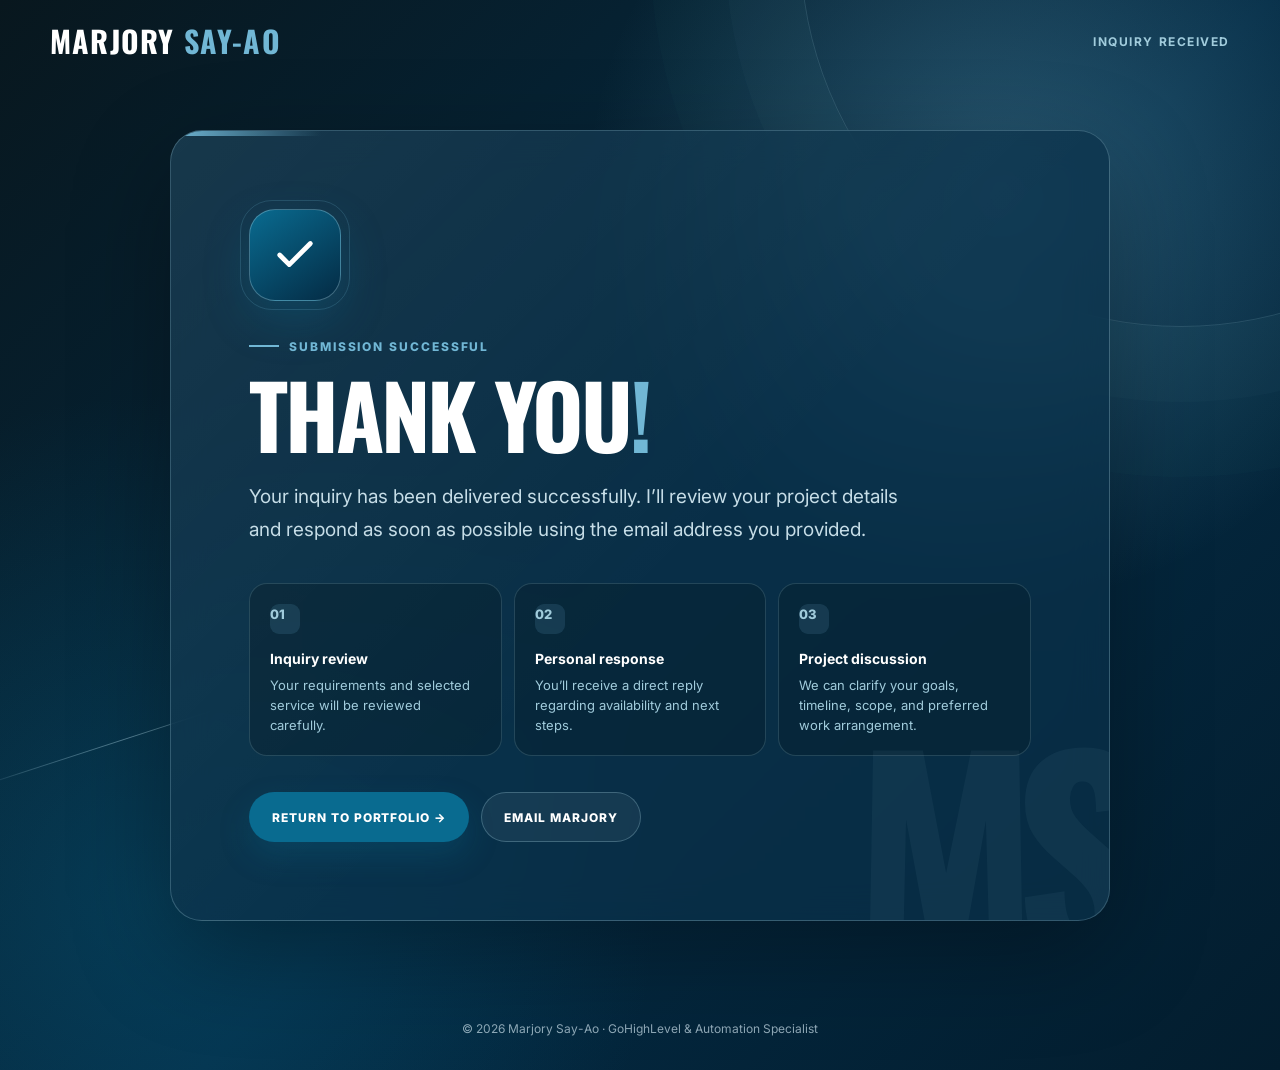
==== thank-you.html @ 579d58fd "wd awdw" ====
<!DOCTYPE html>
<html lang="en">
<head>
  <meta charset="UTF-8">
  <meta name="viewport" content="width=device-width, initial-scale=1.0">
  <meta name="description" content="Thank you for contacting Marjory Say-Ao. Your inquiry has been received successfully.">
  <meta name="theme-color" content="#08171E">
  <title>Thank You | Marjory Say-Ao</title>
  <link rel="preconnect" href="https://fonts.googleapis.com">
  <link rel="preconnect" href="https://fonts.gstatic.com" crossorigin>
  <link href="https://fonts.googleapis.com/css2?family=Inter:wght@400;500;600;700;800&family=Oswald:wght@500;600;700&display=swap" rel="stylesheet">
  <style>
    :root {
      --navy: #042B44;
      --blue: #096B90;
      --ice: #A1CCDC;
      --dark: #08171E;
      --sky: #71B7D5;
      --white: #FFFFFF;
      --muted: #C6DDE7;
      --panel: rgba(4, 43, 68, .72);
      --border: rgba(161, 204, 220, .28);
    }

    * { box-sizing: border-box; }

    html { color-scheme: dark; }

    body {
      min-height: 100vh;
      margin: 0;
      overflow-x: hidden;
      color: var(--white);
      font-family: "Inter", sans-serif;
      background:
        radial-gradient(circle at 78% 18%, rgba(113, 183, 213, .32), transparent 31%),
        radial-gradient(circle at 12% 84%, rgba(9, 107, 144, .30), transparent 35%),
        linear-gradient(135deg, var(--dark) 0%, var(--navy) 54%, #031D2E 100%);
    }

    body::before,
    body::after {
      content: "";
      position: fixed;
      z-index: 0;
      border-radius: 50%;
      pointer-events: none;
    }

    body::before {
      width: min(62vw, 760px);
      aspect-ratio: 1;
      top: -34vw;
      right: -22vw;
      border: 1px solid rgba(161, 204, 220, .17);
      box-shadow:
        0 0 0 75px rgba(113, 183, 213, .025),
        0 0 0 150px rgba(113, 183, 213, .018);
      animation: drift 12s ease-in-out infinite alternate;
    }

    body::after {
      width: 420px;
      height: 1px;
      left: -80px;
      bottom: 18%;
      background: linear-gradient(90deg, transparent, rgba(161, 204, 220, .5), transparent);
      transform: rotate(-18deg);
      animation: beam 5s ease-in-out infinite;
    }

    .page {
      position: relative;
      z-index: 1;
      min-height: 100vh;
      display: grid;
      grid-template-rows: auto 1fr auto;
    }

    .site-header,
    .site-footer {
      width: min(calc(100% - 40px), 1180px);
      margin-inline: auto;
    }

    .site-header {
      min-height: 82px;
      display: flex;
      align-items: center;
      justify-content: space-between;
      gap: 24px;
    }

    .brand {
      color: var(--white);
      font: 700 30px/1 "Oswald", sans-serif;
      letter-spacing: .04em;
      text-transform: uppercase;
      text-decoration: none;
    }

    .brand span { color: var(--sky); }

    .header-note {
      color: var(--ice);
      font-size: 12px;
      font-weight: 700;
      letter-spacing: .13em;
      text-transform: uppercase;
    }

    main {
      width: min(calc(100% - 40px), 940px);
      margin: auto;
      padding: 48px 0 76px;
    }

    .success-card {
      position: relative;
      overflow: hidden;
      padding: clamp(34px, 7vw, 78px);
      border: 1px solid var(--border);
      border-radius: 32px;
      background:
        linear-gradient(135deg, rgba(255,255,255,.08), rgba(255,255,255,.018) 55%),
        var(--panel);
      box-shadow: 0 34px 100px rgba(0, 0, 0, .30);
      backdrop-filter: blur(18px);
      animation: cardEnter .75s cubic-bezier(.2,.75,.2,1) both;
    }

    .success-card::before {
      content: "";
      position: absolute;
      top: 0;
      left: 0;
      width: 150px;
      height: 5px;
      background: linear-gradient(90deg, var(--sky), transparent);
    }

    .success-card::after {
      content: "MS";
      position: absolute;
      right: -18px;
      bottom: -54px;
      color: rgba(161, 204, 220, .055);
      font: 700 clamp(150px, 25vw, 260px)/1 "Oswald", sans-serif;
      letter-spacing: -.08em;
      pointer-events: none;
    }

    .success-icon {
      position: relative;
      width: 92px;
      height: 92px;
      display: grid;
      place-items: center;
      margin-bottom: 30px;
      border: 1px solid rgba(161, 204, 220, .38);
      border-radius: 26px;
      background: linear-gradient(145deg, var(--blue), var(--navy));
      box-shadow: 0 18px 45px rgba(9, 107, 144, .32);
      animation: iconPop .65s .22s cubic-bezier(.18,.8,.25,1.35) both;
    }

    .success-icon::before {
      content: "";
      position: absolute;
      inset: -10px;
      border: 1px solid rgba(113, 183, 213, .2);
      border-radius: 32px;
      animation: pulse 2.7s ease-in-out infinite;
    }

    .success-icon svg {
      width: 46px;
      height: 46px;
      stroke: var(--white);
      stroke-width: 2.5;
      fill: none;
      stroke-linecap: round;
      stroke-linejoin: round;
    }

    .eyebrow {
      display: inline-flex;
      align-items: center;
      gap: 10px;
      margin-bottom: 18px;
      color: var(--sky);
      font-size: 12px;
      font-weight: 800;
      letter-spacing: .16em;
      text-transform: uppercase;
      animation: rise .6s .32s both;
    }

    .eyebrow::before {
      content: "";
      width: 30px;
      height: 2px;
      background: currentColor;
    }

    h1 {
      max-width: 760px;
      margin: 0;
      font: 700 clamp(48px, 8vw, 88px)/.94 "Oswald", sans-serif;
      letter-spacing: -.035em;
      text-transform: uppercase;
      text-wrap: balance;
      animation: rise .65s .4s both;
    }

    h1 span { color: var(--sky); }

    .message {
      max-width: 680px;
      margin: 26px 0 0;
      color: var(--muted);
      font-size: clamp(16px, 2.2vw, 19px);
      line-height: 1.75;
      animation: rise .65s .48s both;
    }

    .next-steps {
      display: grid;
      grid-template-columns: repeat(3, minmax(0, 1fr));
      gap: 12px;
      margin-top: 36px;
      animation: rise .65s .56s both;
    }

    .step {
      min-height: 132px;
      padding: 20px;
      border: 1px solid rgba(161, 204, 220, .19);
      border-radius: 18px;
      background: rgba(8, 23, 30, .30);
    }

    .step strong {
      display: block;
      margin-bottom: 8px;
      color: var(--white);
      font-size: 14px;
    }

    .step span {
      display: block;
      color: var(--ice);
      font-size: 13px;
      line-height: 1.55;
    }

    .step-number {
      display: inline-grid;
      place-items: center;
      width: 30px;
      height: 30px;
      margin-bottom: 16px;
      border-radius: 9px;
      background: rgba(113, 183, 213, .15);
      color: var(--sky);
      font-size: 12px;
      font-weight: 800;
    }

    .actions {
      display: flex;
      flex-wrap: wrap;
      gap: 12px;
      margin-top: 36px;
      animation: rise .65s .64s both;
    }

    .button {
      min-height: 50px;
      display: inline-flex;
      align-items: center;
      justify-content: center;
      gap: 9px;
      padding: 0 22px;
      border: 1px solid transparent;
      border-radius: 999px;
      color: var(--white);
      font-size: 12px;
      font-weight: 800;
      letter-spacing: .08em;
      text-decoration: none;
      text-transform: uppercase;
      transition: transform .2s ease, background .2s ease, border-color .2s ease;
    }

    .button:hover { transform: translateY(-2px); }

    .button-primary {
      background: var(--blue);
      box-shadow: 0 14px 30px rgba(9, 107, 144, .26);
    }

    .button-primary:hover { background: #0B7BA5; }

    .button-secondary {
      border-color: rgba(161, 204, 220, .3);
      background: rgba(255,255,255,.055);
    }

    .button-secondary:hover {
      border-color: var(--sky);
      background: rgba(113, 183, 213, .12);
    }

    .site-footer {
      padding: 24px 0 34px;
      color: rgba(198, 221, 231, .72);
      font-size: 12px;
      text-align: center;
    }

    @keyframes cardEnter {
      from { opacity: 0; transform: translateY(26px) scale(.985); }
      to { opacity: 1; transform: none; }
    }

    @keyframes iconPop {
      from { opacity: 0; transform: scale(.65) rotate(-8deg); }
      to { opacity: 1; transform: none; }
    }

    @keyframes rise {
      from { opacity: 0; transform: translateY(18px); }
      to { opacity: 1; transform: none; }
    }

    @keyframes pulse {
      0%, 100% { transform: scale(.96); opacity: .25; }
      50% { transform: scale(1.05); opacity: .65; }
    }

    @keyframes drift {
      from { transform: translate3d(0,0,0); }
      to { transform: translate3d(-25px,25px,0); }
    }

    @keyframes beam {
      0%,100% { opacity: .3; transform: rotate(-18deg) translateX(-25px); }
      50% { opacity: .9; transform: rotate(-18deg) translateX(45px); }
    }

    @media (max-width: 760px) {
      .site-header { min-height: 72px; }
      .header-note { display: none; }
      main { padding-top: 24px; }
      .success-card { border-radius: 24px; }
      .next-steps { grid-template-columns: 1fr; }
      .actions { display: grid; }
      .button { width: 100%; }
    }

    @media (max-width: 480px) {
      .site-header,
      .site-footer,
      main { width: min(calc(100% - 24px), 940px); }
      .success-card { padding: 28px 22px; }
      .success-icon { width: 78px; height: 78px; border-radius: 22px; }
      .success-icon svg { width: 39px; height: 39px; }
    }

    @media (prefers-reduced-motion: reduce) {
      *, *::before, *::after {
        animation-duration: .01ms !important;
        animation-iteration-count: 1 !important;
        scroll-behavior: auto !important;
      }
    }
  </style>
</head>
<body>
  <div class="page">
    <header class="site-header">
      <a class="brand" href="./">Marjory <span>Say-Ao</span></a>
      <span class="header-note">Inquiry received</span>
    </header>

    <main>
      <section class="success-card" aria-labelledby="thank-you-title">
        <div class="success-icon" aria-hidden="true">
          <svg viewBox="0 0 24 24">
            <path d="M20 6 9 17l-5-5"></path>
          </svg>
        </div>

        <div class="eyebrow">Submission successful</div>
        <h1 id="thank-you-title">Thank you<span id="visitor-name">!</span></h1>
        <p class="message">
          Your inquiry has been delivered successfully. I’ll review your project details and respond as soon as possible using the email address you provided.
        </p>

        <div class="next-steps" aria-label="What happens next">
          <article class="step">
            <span class="step-number">01</span>
            <strong>Inquiry review</strong>
            <span>Your requirements and selected service will be reviewed carefully.</span>
          </article>
          <article class="step">
            <span class="step-number">02</span>
            <strong>Personal response</strong>
            <span>You’ll receive a direct reply regarding availability and next steps.</span>
          </article>
          <article class="step">
            <span class="step-number">03</span>
            <strong>Project discussion</strong>
            <span>We can clarify your goals, timeline, scope, and preferred work arrangement.</span>
          </article>
        </div>

        <div class="actions">
          <a class="button button-primary" href="./">Return to portfolio →</a>
          <a class="button button-secondary" href="mailto:marjbsayao@gmail.com">Email Marjory</a>
        </div>
      </section>
    </main>

    <footer class="site-footer">
      © <span id="year"></span> Marjory Say-Ao · GoHighLevel &amp; Automation Specialist
    </footer>
  </div>

  <script>
    const params = new URLSearchParams(window.location.search);
    const name = (params.get('name') || '').trim().split(/\s+/)[0];
    const visitorName = document.getElementById('visitor-name');

    if (name && visitorName) {
      visitorName.textContent = ', ' + name + '!';
    }

    const year = document.getElementById('year');
    if (year) year.textContent = new Date().getFullYear();
  </script>
</body>
</html>
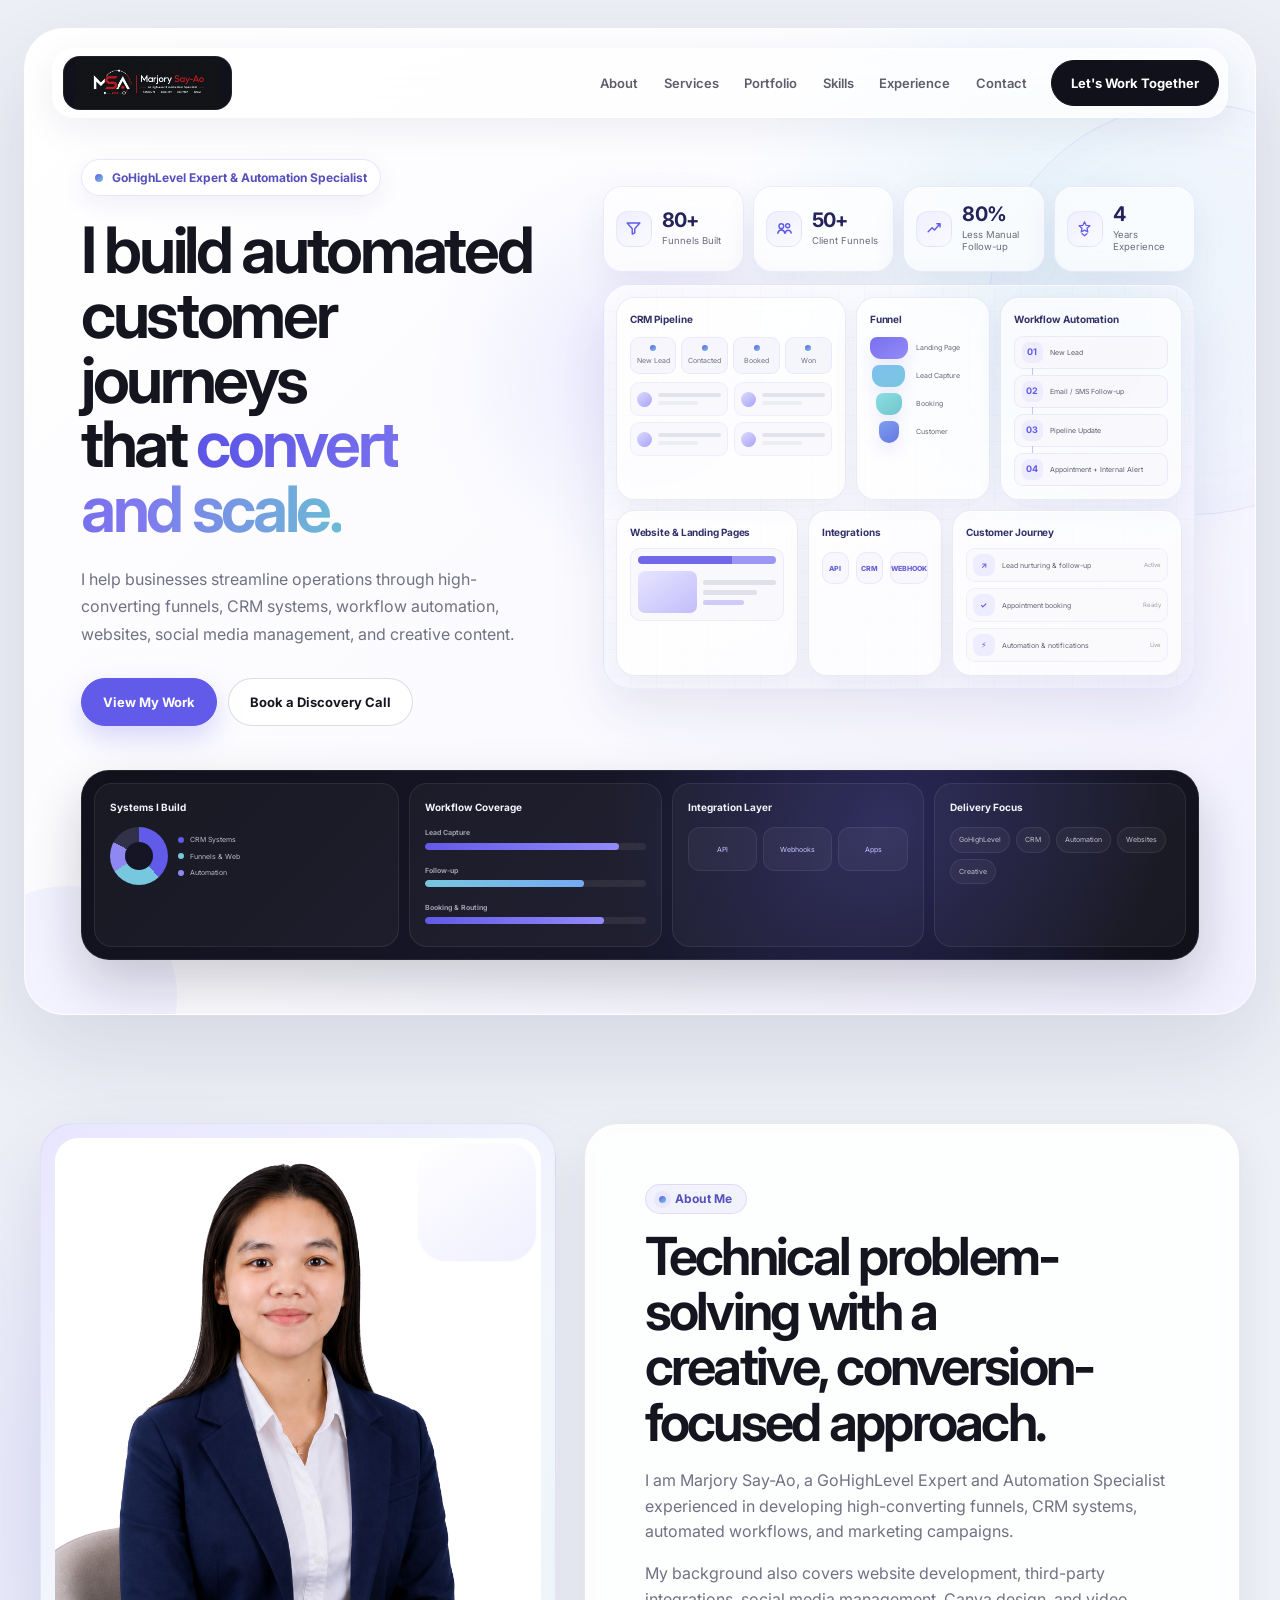
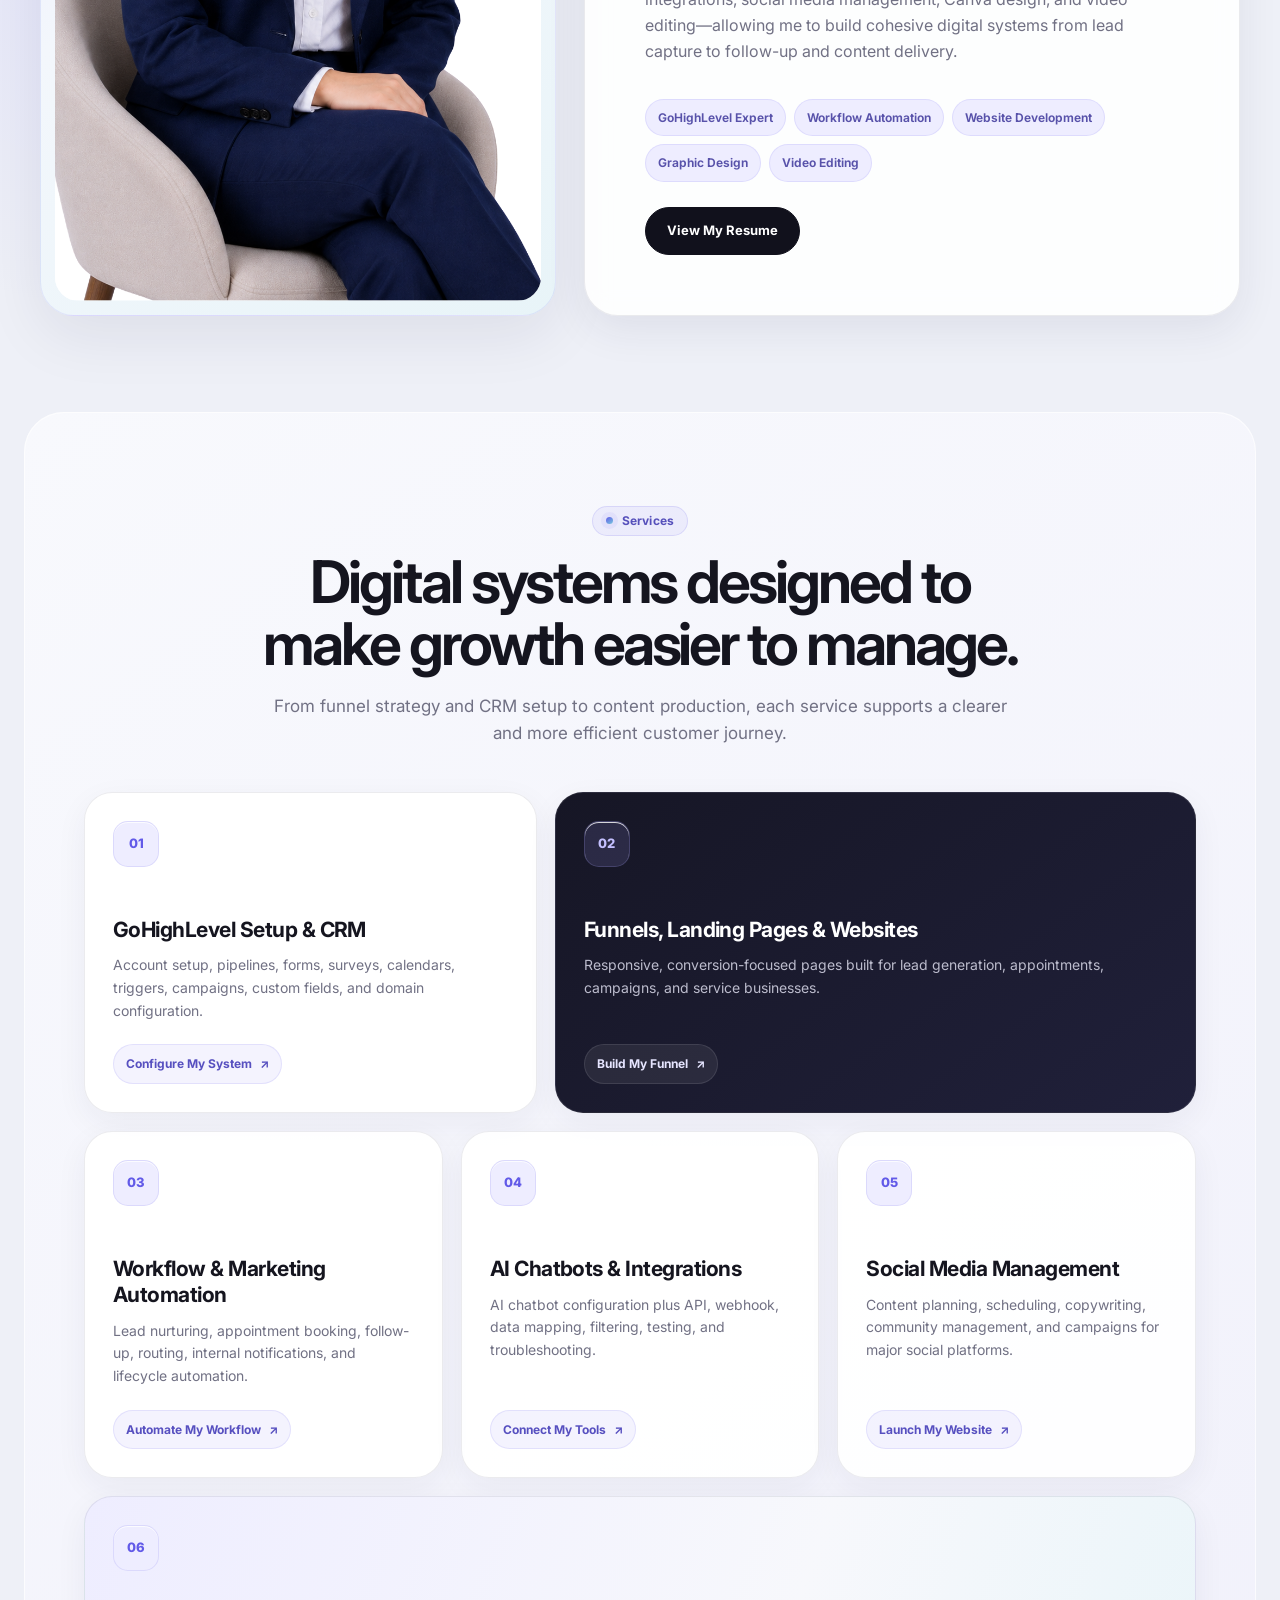
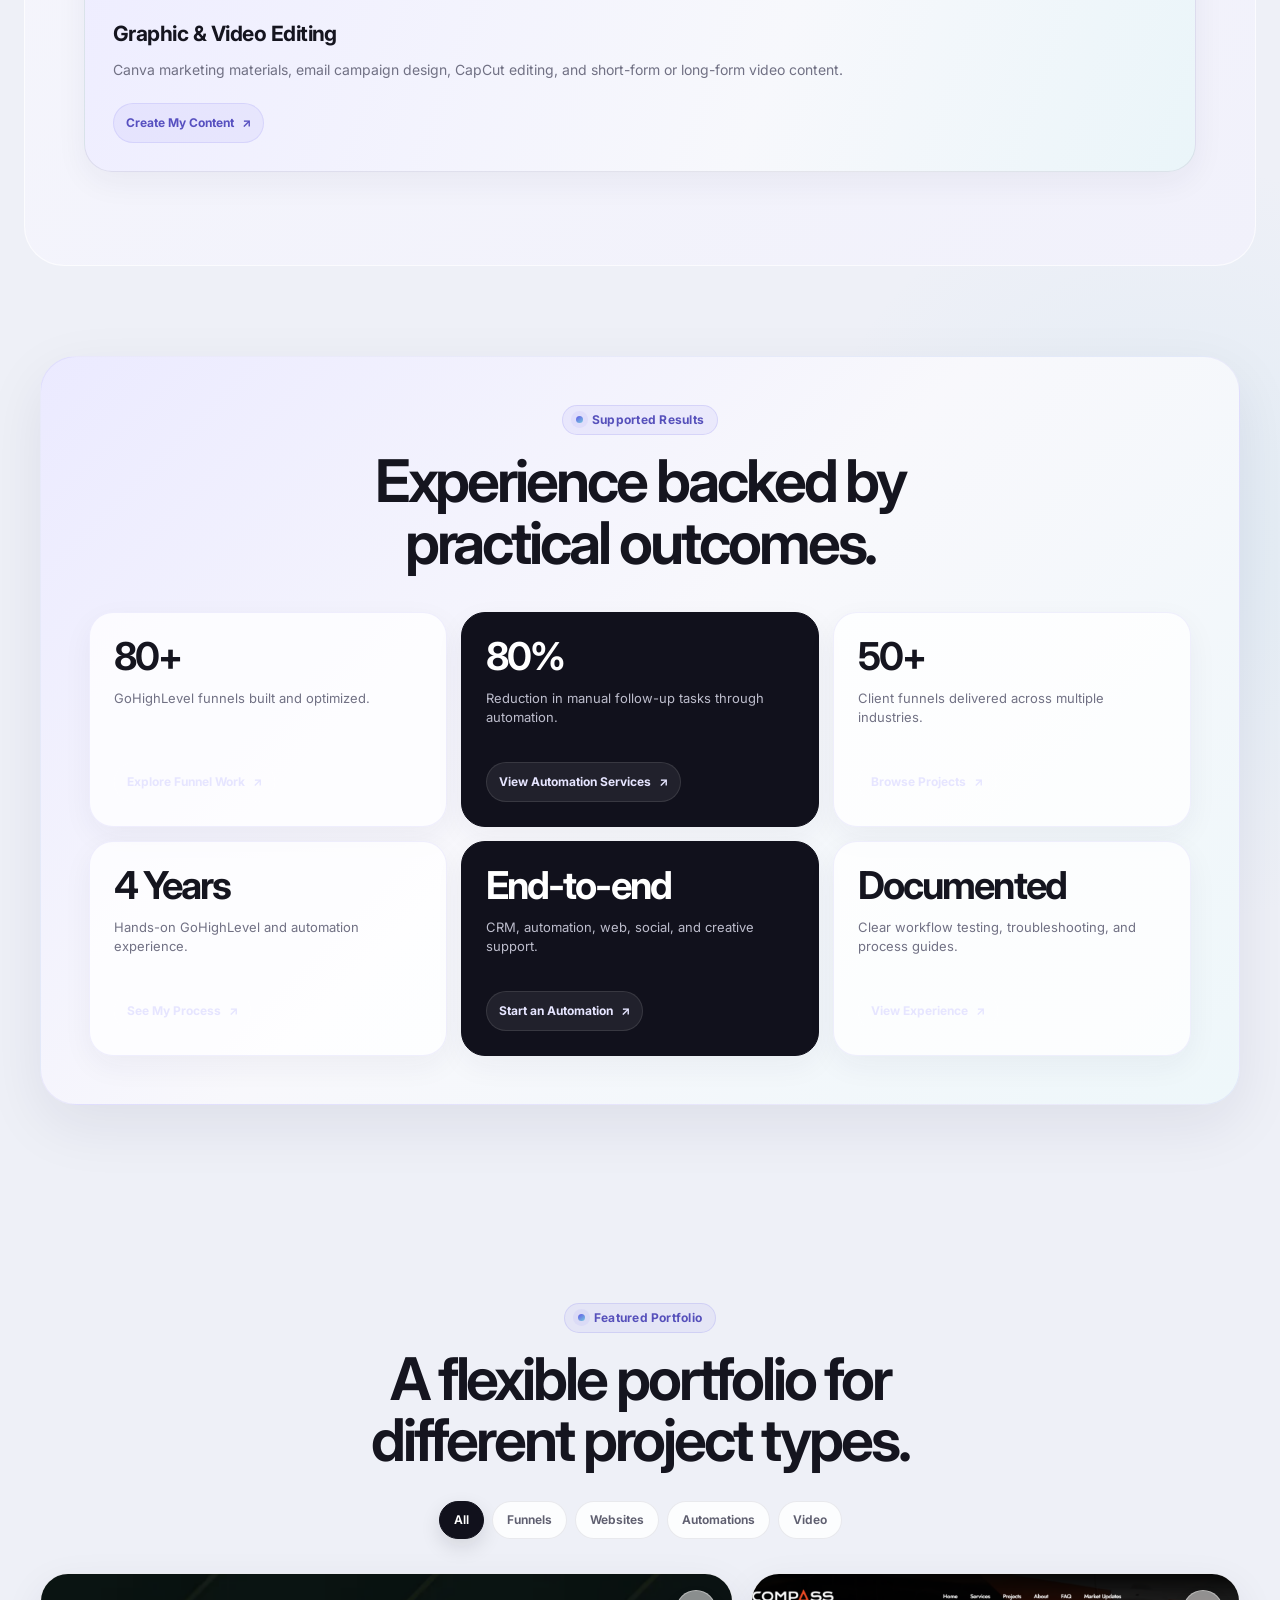
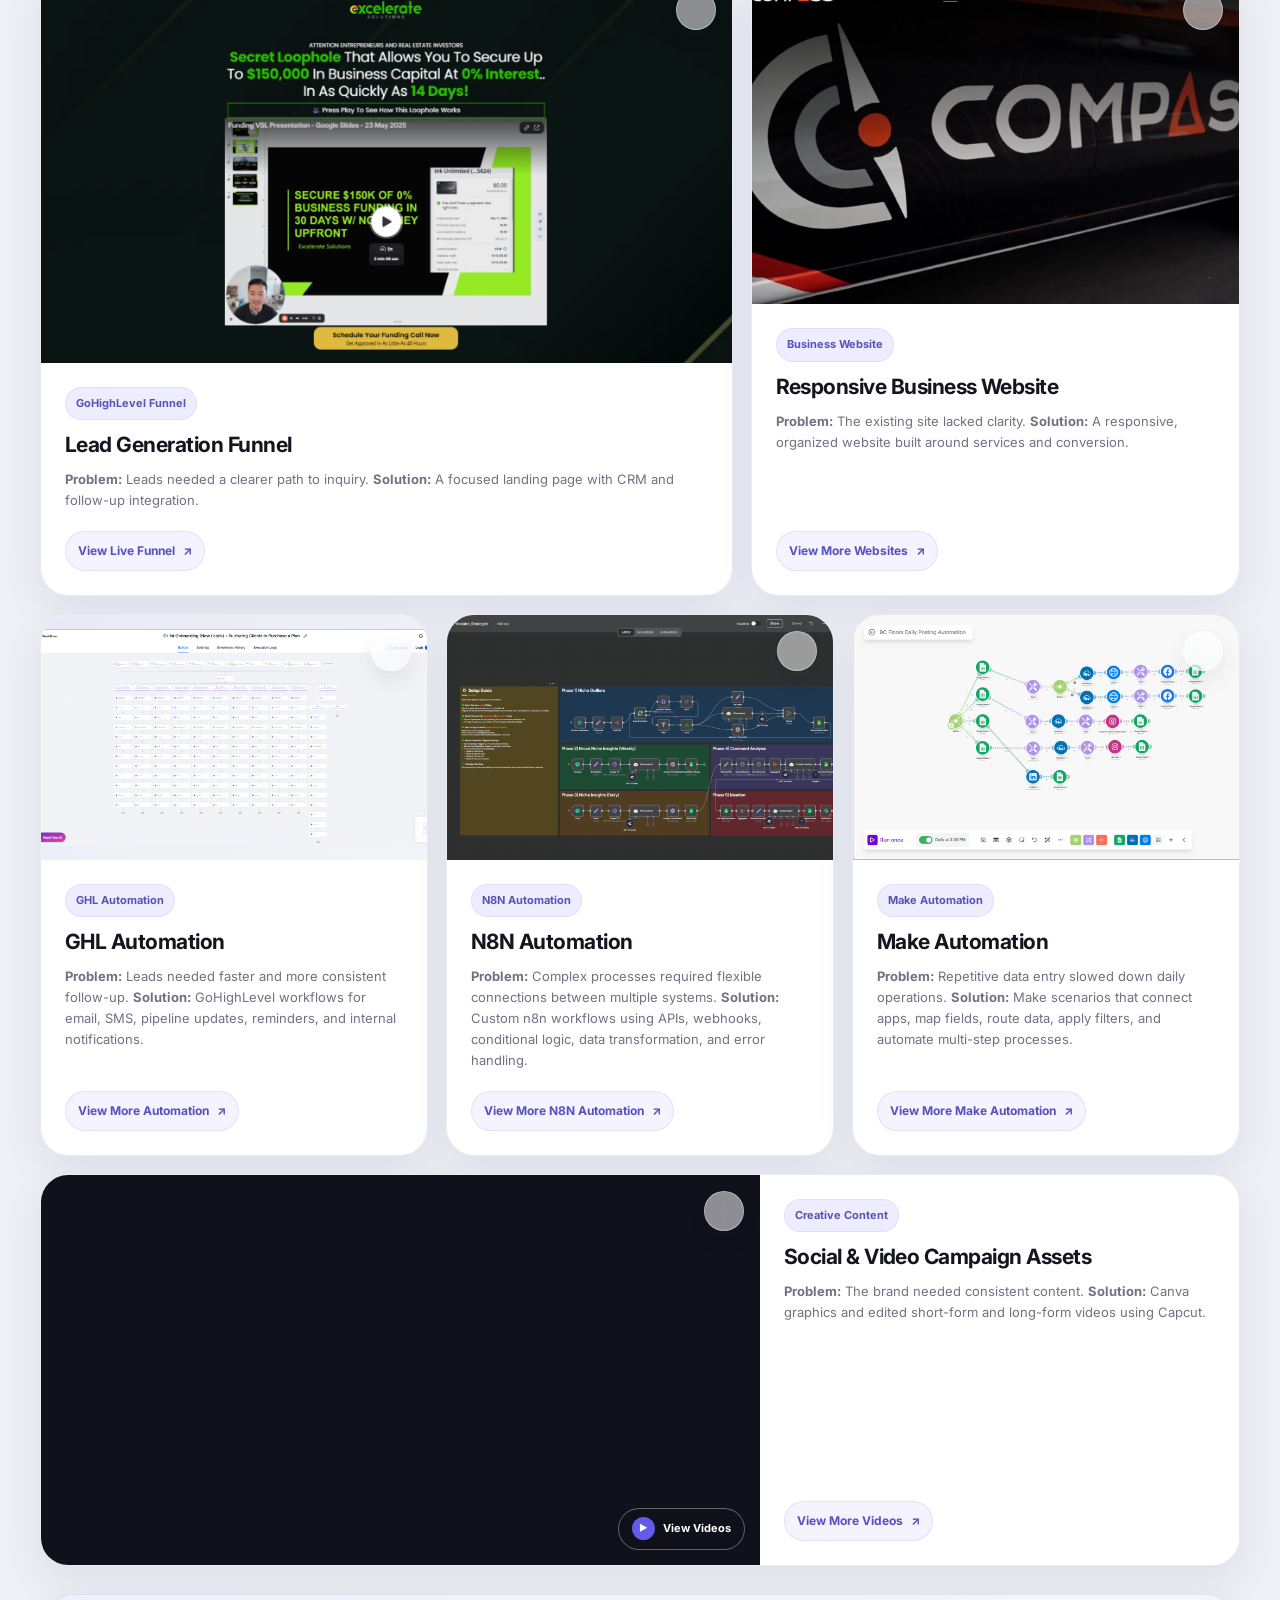
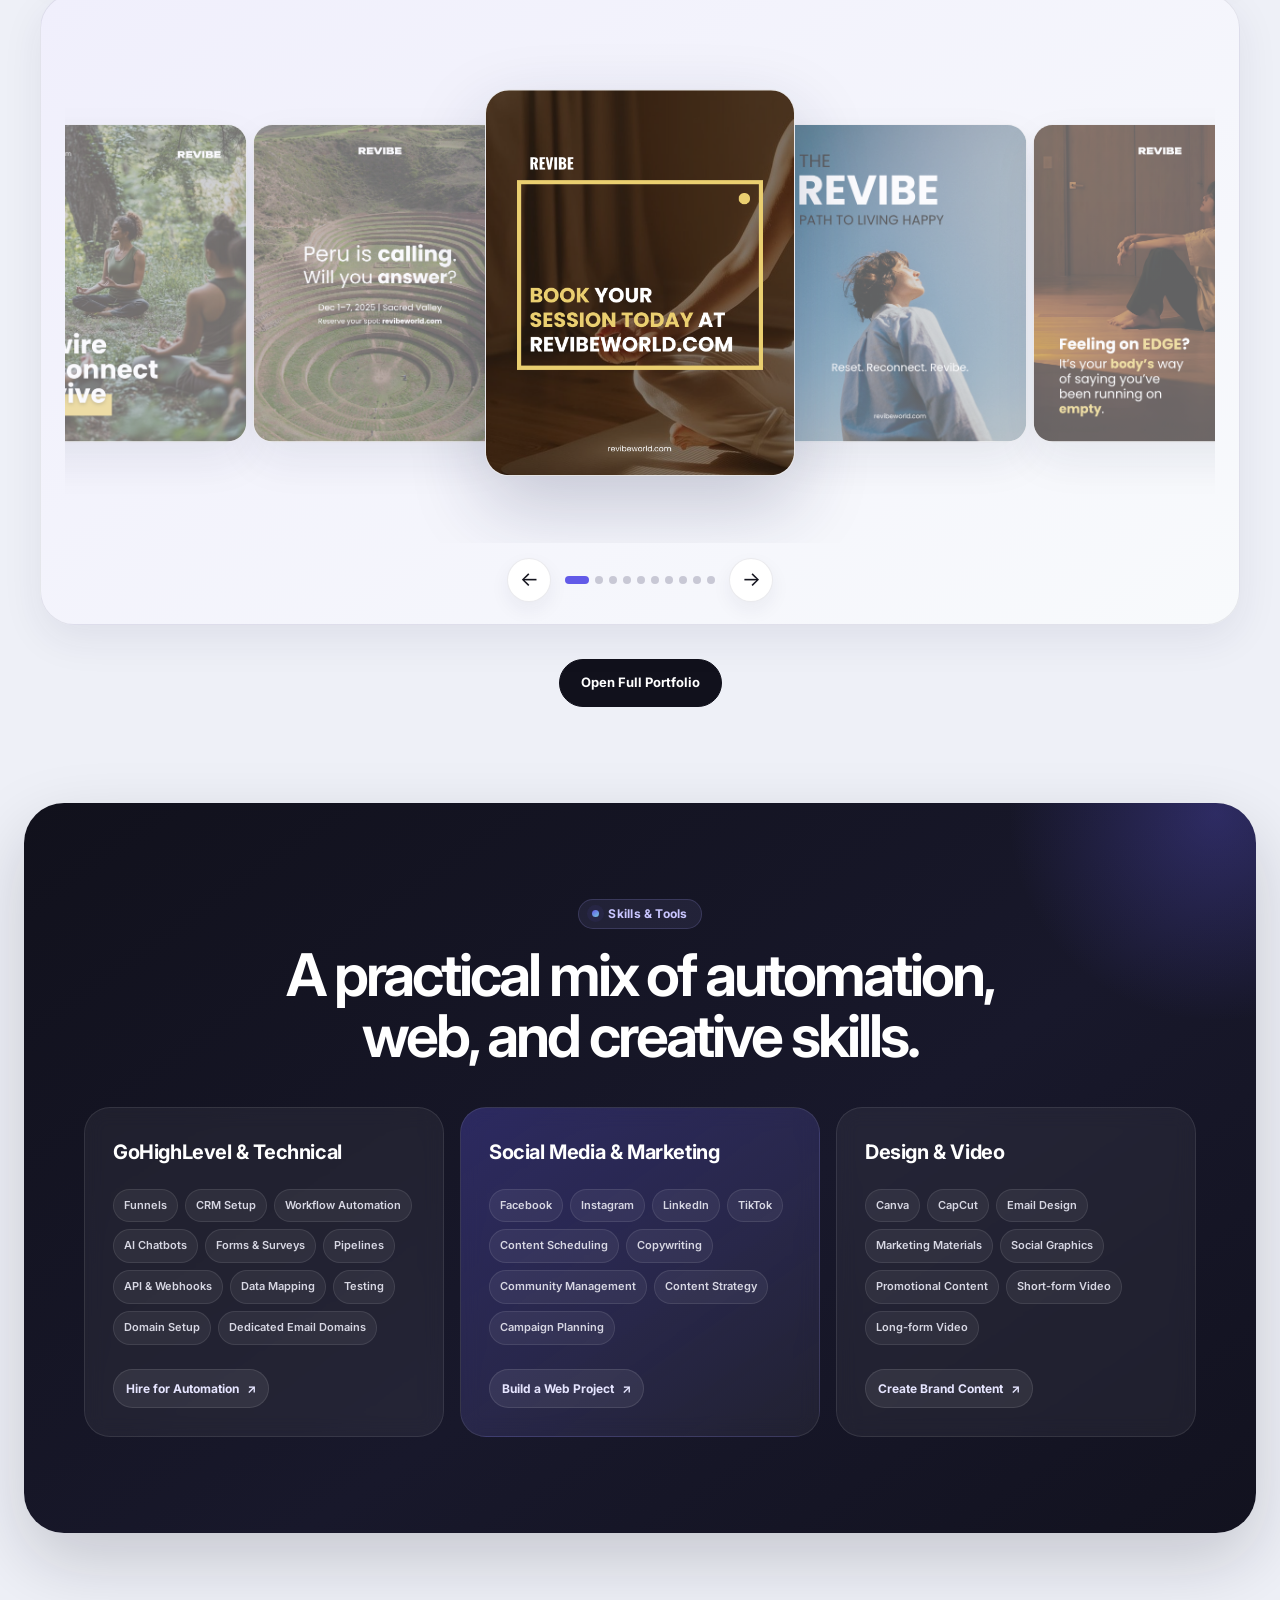
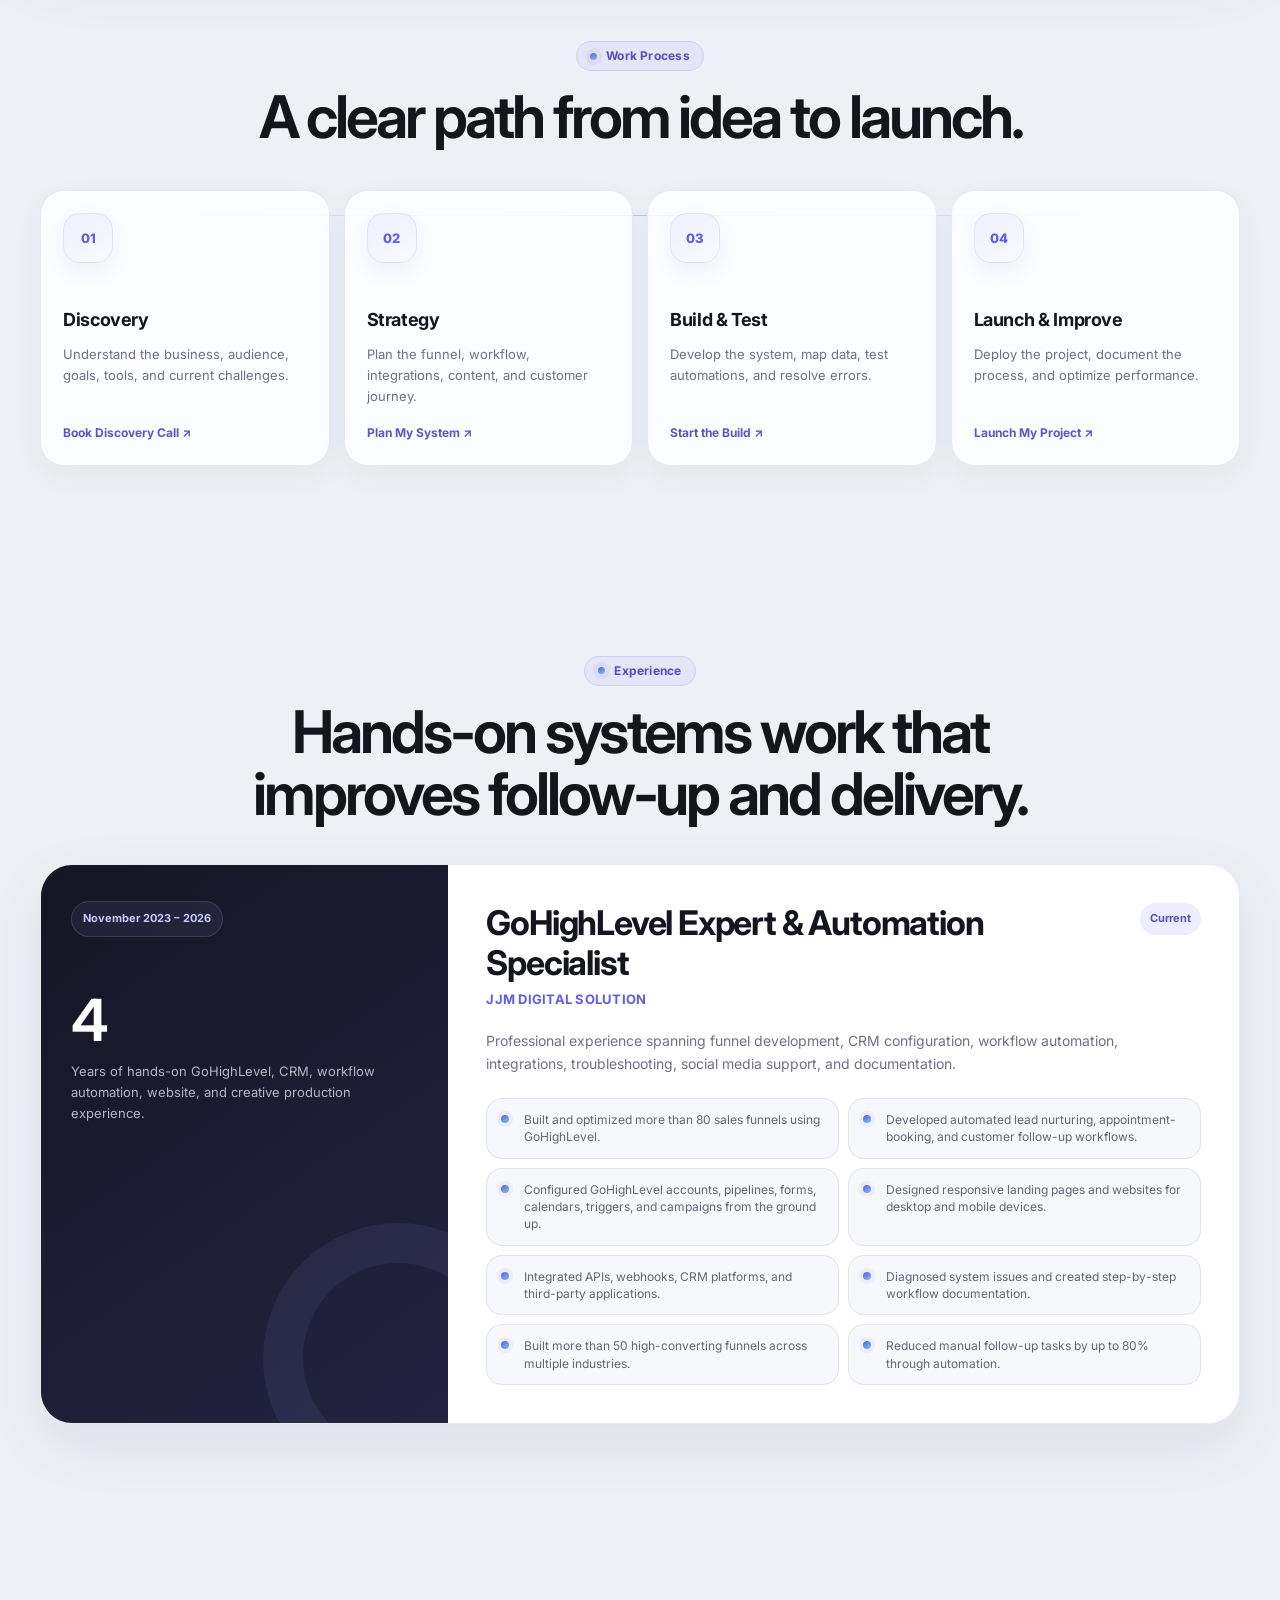
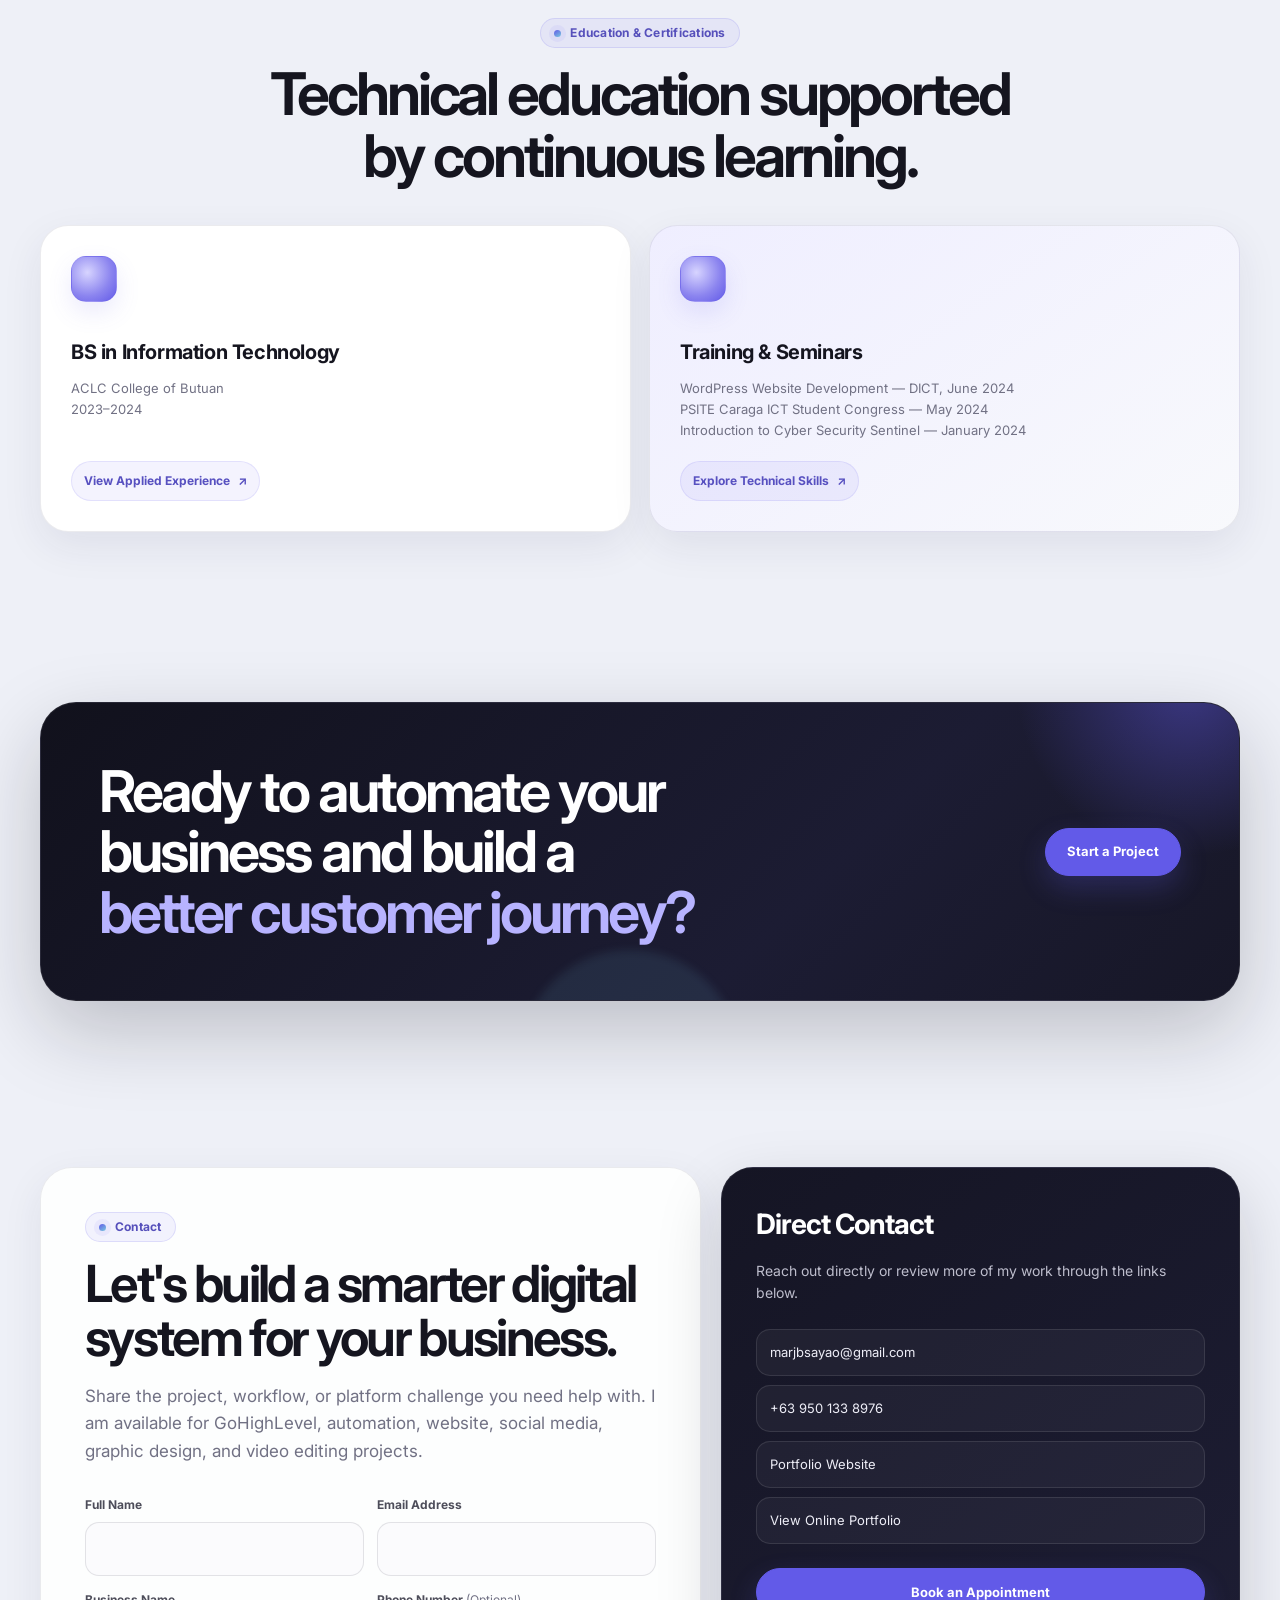
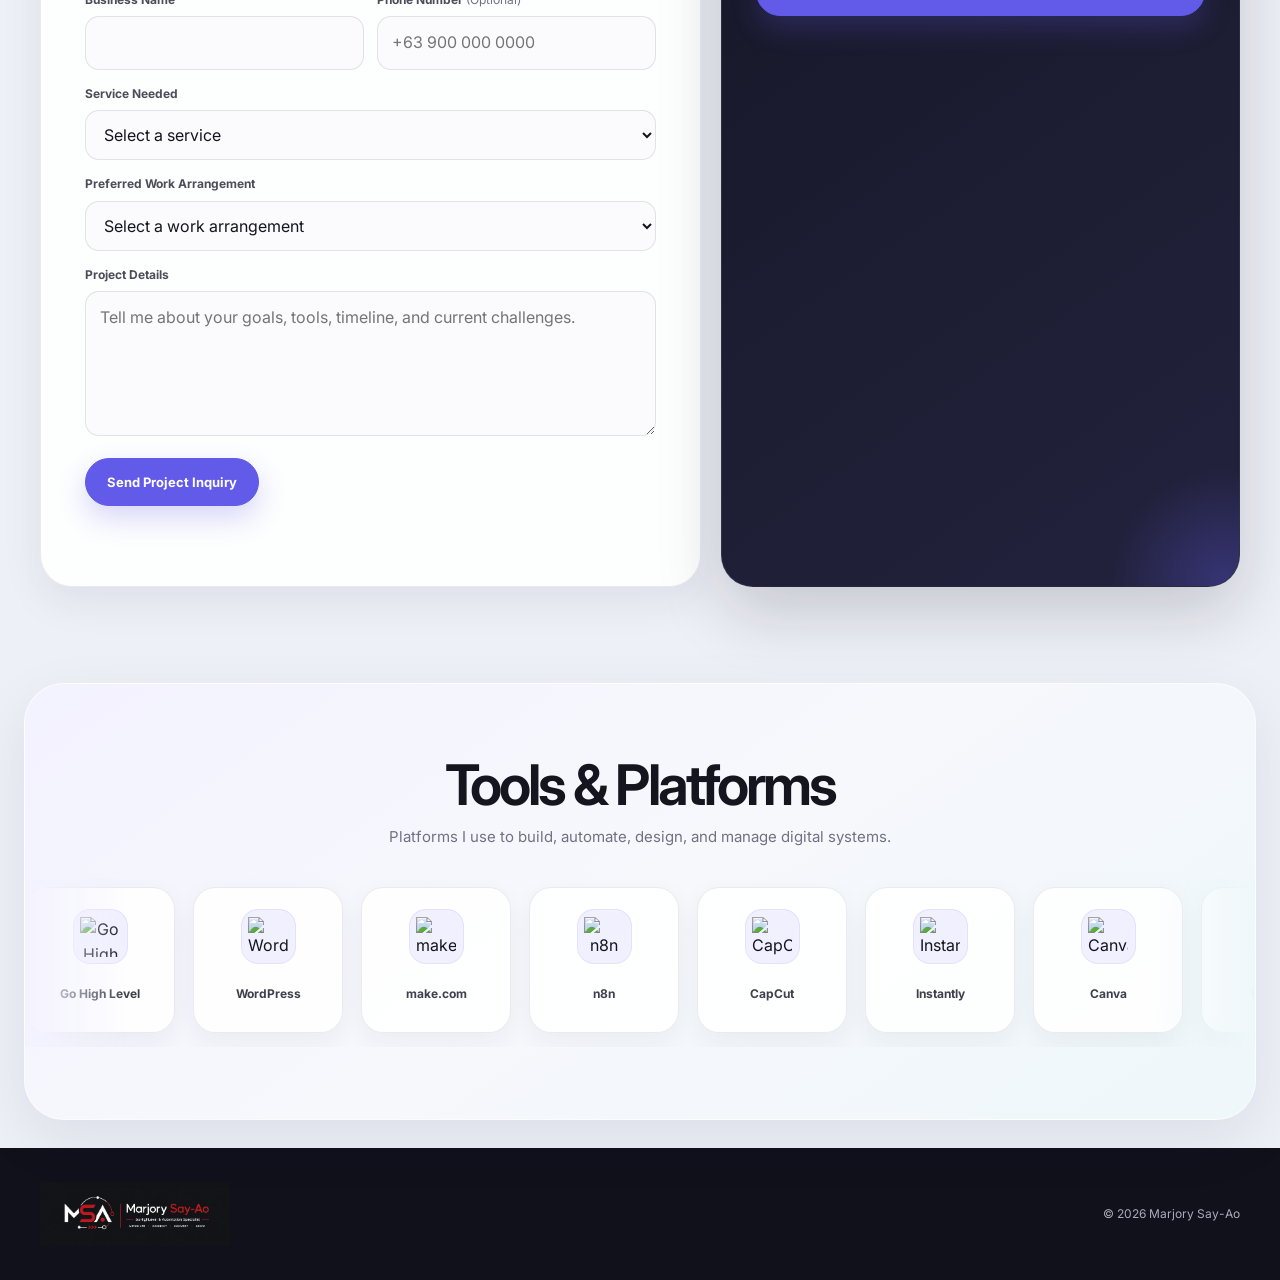
==== commit 9aed474d: "Update thank-you.html" ====
--- a/thank-you.html
+++ b/thank-you.html
@@ -1,444 +1,2077 @@
 <!DOCTYPE html>
+
 <html lang="en">
 <head>
-  <meta charset="UTF-8">
-  <meta name="viewport" content="width=device-width, initial-scale=1.0">
-  <meta name="description" content="Thank you for contacting Marjory Say-Ao. Your inquiry has been received successfully.">
-  <meta name="theme-color" content="#08171E">
-  <title>Thank You | Marjory Say-Ao</title>
-  <link rel="preconnect" href="https://fonts.googleapis.com">
-  <link rel="preconnect" href="https://fonts.gstatic.com" crossorigin>
-  <link href="https://fonts.googleapis.com/css2?family=Inter:wght@400;500;600;700;800&family=Oswald:wght@500;600;700&display=swap" rel="stylesheet">
-  <style>
-    :root {
-      --navy: #042B44;
-      --blue: #096B90;
-      --ice: #A1CCDC;
-      --dark: #08171E;
-      --sky: #71B7D5;
-      --white: #FFFFFF;
-      --muted: #C6DDE7;
-      --panel: rgba(4, 43, 68, .72);
-      --border: rgba(161, 204, 220, .28);
+<meta charset="utf-8"/>
+<meta content="width=device-width, initial-scale=1.0" name="viewport"/>
+<meta content="Marjory Say-Ao is a GoHighLevel expert and automation specialist building funnels, CRM systems, workflows, websites, social media campaigns, and creative content." name="description"/>
+<meta content="Marjory Say-Ao" name="author"/>
+<meta content="Marjory Say-Ao | GoHighLevel &amp; Automation Specialist" property="og:title"/>
+<meta content="Conversion-focused funnels, CRM systems, workflow automations, websites, and creative content for growing businesses." property="og:description"/>
+<meta content="website" property="og:type"/>
+<meta content="/assets/images/meta.png" property="og:image"/>
+<meta content="Marjory Say-Ao portfolio" property="og:image:alt"/>
+<meta content="summary" name="twitter:card"/>
+<meta content="/assets/images/meta.png" name="twitter:image"/>
+<link href="/assets/images/meta.png" rel="icon" type="image/png"/>
+<link href="/assets/images/meta.png" rel="apple-touch-icon"/>
+<title>Marjory Say-Ao | GoHighLevel &amp; Automation Specialist</title>
+<link href="https://fonts.googleapis.com" rel="preconnect"/>
+<link crossorigin="" href="https://fonts.gstatic.com" rel="preconnect"/>
+<link href="https://fonts.googleapis.com/css2?family=Inter:wght@400;500;600;700&amp;family=Oswald:wght@500;600;700&amp;family=Bebas+Neue&amp;display=swap" rel="stylesheet"/>
+<style>
+:root {
+  --bg: #eef0f7;
+  --page: #f7f8fc;
+  --surface: #ffffff;
+  --surface-soft: #f1f2f8;
+  --surface-lavender: #eeedff;
+  --surface-blue: #edf5fb;
+  --purple: #625ae8;
+  --purple-strong: #554bd8;
+  --lavender: #aaa6ff;
+  --periwinkle: #7f7af3;
+  --cyan: #77c7de;
+  --dark: #11111c;
+  --dark-2: #19192b;
+  --ink: #15151f;
+  --muted: #717184;
+  --line: rgba(40, 40, 70, .09);
+  --line-dark: rgba(255, 255, 255, .12);
+  --shadow-soft: 0 20px 60px rgba(20, 20, 60, .08);
+  --shadow-card: 0 14px 40px rgba(34, 35, 76, .08);
+  --shadow-float: 0 24px 70px rgba(58, 55, 135, .16);
+  --container: 1200px;
+  --radius-xl: 40px;
+  --radius-lg: 30px;
+  --radius-md: 22px;
+  --radius-sm: 16px;
+}
+
+* { box-sizing: border-box; }
+html { scroll-behavior: smooth; scroll-padding-top: 28px; }
+body {
+  margin: 0;
+  min-width: 0;
+  overflow-x: hidden;
+  color: var(--ink);
+  background:
+    radial-gradient(circle at 10% 12%, rgba(170, 166, 255, .18), transparent 26rem),
+    radial-gradient(circle at 92% 30%, rgba(119, 199, 222, .10), transparent 24rem),
+    var(--bg);
+  font-family: "Inter", system-ui, -apple-system, BlinkMacSystemFont, "Segoe UI", sans-serif;
+  line-height: 1.62;
+  -webkit-font-smoothing: antialiased;
+  text-rendering: optimizeLegibility;
+}
+body.modal-open,
+body.resume-modal-open,
+body.calendar-popup-open { overflow: hidden; }
+main, section, footer, nav, .container { min-width: 0; }
+img { display: block; max-width: 100%; }
+iframe { max-width: 100%; }
+a { color: inherit; text-decoration: none; }
+button, input, select, textarea { font: inherit; }
+button, a { -webkit-tap-highlight-color: transparent; }
+:focus-visible {
+  outline: 3px solid rgba(98, 90, 232, .45);
+  outline-offset: 4px;
+}
+::selection { background: rgba(98, 90, 232, .22); color: var(--ink); }
+
+.container { width: min(calc(100% - 40px), var(--container)); margin-inline: auto; }
+section { position: relative; padding: 96px 0; }
+section[id] { scroll-margin-top: 24px; }
+.center { text-align: center; }
+.center .section-sub { margin-inline: auto; }
+
+.section-label {
+  display: inline-flex;
+  align-items: center;
+  gap: 9px;
+  width: fit-content;
+  margin: 0 0 15px;
+  padding: 8px 13px;
+  border: 1px solid rgba(98, 90, 232, .15);
+  border-radius: 999px;
+  background: rgba(98, 90, 232, .07);
+  color: #5650bb;
+  font-size: 12px;
+  font-weight: 700;
+  line-height: 1;
+  letter-spacing: .02em;
+}
+.section-label::before {
+  content: "";
+  width: 7px;
+  height: 7px;
+  flex: 0 0 7px;
+  border-radius: 50%;
+  background: linear-gradient(145deg, var(--purple), var(--cyan));
+  box-shadow: 0 0 0 5px rgba(98, 90, 232, .07);
+}
+.section-heading,
+.hero-heading,
+.cta-inner h2,
+.tools-carousel-heading h2 {
+  font-family: "Inter", system-ui, sans-serif;
+  font-weight: 650;
+  letter-spacing: -.052em;
+  text-wrap: balance;
+}
+.section-heading {
+  max-width: 880px;
+  margin: 0 0 18px;
+  color: var(--ink);
+  font-size: clamp(38px, 4.6vw, 62px);
+  line-height: 1.05;
+}
+.section-sub { max-width: 760px; margin: 0; color: var(--muted); font-size: 17px; }
+#services .center,
+#work .center,
+#process .center { max-width: 900px; margin: 0 auto; }
+#services .center .section-heading,
+#work .center .section-heading,
+#process .center .section-heading { margin-inline: auto; }
+#results > .container,
+#skills > .container,
+#experience > .container,
+#education > .container { text-align: center; }
+#results .section-heading,
+#skills .section-heading,
+#experience .section-heading,
+#education .section-heading { margin-inline: auto; }
+#results .section-label,
+#skills .section-label,
+#experience .section-label,
+#education .section-label { margin-inline: auto; }
+
+.btn {
+  min-height: 48px;
+  display: inline-flex;
+  align-items: center;
+  justify-content: center;
+  gap: 9px;
+  padding: 0 21px;
+  border: 1px solid transparent;
+  border-radius: 999px;
+  background: transparent;
+  color: var(--ink);
+  font-size: 13px;
+  font-weight: 700;
+  line-height: 1;
+  cursor: pointer;
+  transition: transform .2s ease, background-color .2s ease, border-color .2s ease, box-shadow .2s ease, color .2s ease;
+}
+.btn:hover { transform: translateY(-2px); }
+.btn-primary {
+  border-color: var(--purple);
+  background: var(--purple);
+  color: #fff;
+  box-shadow: 0 12px 28px rgba(98, 90, 232, .24);
+}
+.btn-primary:hover { background: var(--purple-strong); border-color: var(--purple-strong); }
+.btn-dark { background: var(--dark); border-color: var(--dark); color: #fff; }
+.btn-dark:hover { background: #27263a; }
+.btn-outline {
+  border-color: rgba(21, 21, 31, .14);
+  background: rgba(255, 255, 255, .78);
+  color: var(--ink);
+}
+.btn-outline:hover { border-color: rgba(98, 90, 232, .32); background: #fff; }
+
+/* Navigation visually integrated with the hero shell. */
+nav {
+  position: absolute;
+  z-index: 1000;
+  top: 48px;
+  left: 50%;
+  width: min(calc(100% - 104px), 1240px);
+  transform: translateX(-50%);
+  background: transparent;
+}
+nav .container {
+  width: 100%;
+  min-height: 62px;
+  display: flex;
+  align-items: center;
+  gap: 24px;
+  padding: 7px 8px 7px 10px;
+  border: 1px solid rgba(255, 255, 255, .68);
+  border-radius: 22px;
+  background: rgba(255, 255, 255, .66);
+  box-shadow: 0 10px 36px rgba(28, 28, 70, .07);
+  backdrop-filter: blur(18px);
+}
+.nav-logo {
+  display: inline-flex;
+  align-items: center;
+  flex: 0 0 auto;
+  min-height: 48px;
+  padding: 3px 12px;
+  border-radius: 17px;
+  background: var(--dark);
+  box-shadow: inset 0 0 0 1px rgba(255,255,255,.07);
+}
+.nav-logo img { width: 145px; height: auto; object-fit: contain; }
+.nav-links {
+  display: flex;
+  align-items: center;
+  gap: clamp(14px, 2vw, 26px);
+  margin: 0 0 0 auto;
+  padding: 0;
+  list-style: none;
+}
+.nav-links a { color: #5d5d6c; font-size: 13px; font-weight: 600; transition: color .2s ease; }
+.nav-links a:hover { color: var(--purple); }
+.nav-cta { min-height: 46px; padding-inline: 19px; background: var(--dark); border-color: var(--dark); box-shadow: none; }
+.nav-cta:hover { background: #262537; border-color: #262537; }
+.hamburger {
+  display: none;
+  width: 44px;
+  height: 44px;
+  margin-left: auto;
+  border: 1px solid var(--line);
+  border-radius: 14px;
+  background: #fff;
+  cursor: pointer;
+}
+.hamburger span { display: block; width: 20px; height: 2px; margin: 4px auto; border-radius: 99px; background: var(--ink); }
+.mobile-menu {
+  display: none;
+  position: fixed;
+  z-index: 1200;
+  top: 98px;
+  left: 20px;
+  right: 20px;
+  gap: 7px;
+  padding: 15px;
+  border: 1px solid rgba(255,255,255,.09);
+  border-radius: 22px;
+  background: rgba(17, 17, 28, .97);
+  box-shadow: 0 24px 70px rgba(17,17,28,.28);
+  backdrop-filter: blur(18px);
+}
+.mobile-menu.open { display: grid; }
+.mobile-menu a:not(.btn) { padding: 11px 12px; border-radius: 12px; color: #f1f1f8; font-size: 14px; font-weight: 600; }
+.mobile-menu a:not(.btn):hover { background: rgba(255,255,255,.06); }
+
+/* Hero — work-experience dashboard */
+#hero {
+  --mx: 50%;
+  --my: 35%;
+  width: min(calc(100% - 48px), 1360px);
+  min-height: 0;
+  margin: 28px auto 0;
+  padding: 112px 56px 54px;
+  overflow: hidden;
+  isolation: isolate;
+  border: 1px solid rgba(255, 255, 255, .78);
+  border-radius: var(--radius-xl);
+  background:
+    radial-gradient(circle at var(--mx) var(--my), rgba(170,166,255,.20), transparent 24%),
+    radial-gradient(circle at 84% 24%, rgba(119,199,222,.17), transparent 26%),
+    linear-gradient(135deg, #ffffff 0%, #fbfbff 54%, #f1f0ff 100%);
+  box-shadow: 0 34px 100px rgba(34, 35, 76, .13);
+}
+#hero::before,
+#hero::after {
+  content: "";
+  position: absolute;
+  z-index: 0;
+  pointer-events: none;
+}
+#hero::before {
+  width: 410px;
+  height: 410px;
+  right: -145px;
+  top: 74px;
+  border: 1px solid rgba(98,90,232,.12);
+  border-radius: 50%;
+  box-shadow: inset 0 0 90px rgba(98,90,232,.04);
+}
+#hero::after {
+  width: 220px;
+  height: 220px;
+  left: -68px;
+  bottom: -92px;
+  border-radius: 50%;
+  background: rgba(170,166,255,.11);
+}
+#hero .hero-grid {
+  position: relative;
+  z-index: 2;
+  width: 100%;
+  display: grid;
+  grid-template-columns: minmax(0, .88fr) minmax(500px, 1.12fr);
+  gap: 36px 46px;
+  align-items: center;
+}
+.hero-content { min-width: 0; padding: 18px 0 8px; }
+.eyebrow {
+  display: inline-flex;
+  align-items: center;
+  gap: 9px;
+  width: fit-content;
+  margin: 0 0 22px;
+  padding: 8px 13px;
+  border: 1px solid rgba(98,90,232,.15);
+  border-radius: 999px;
+  background: rgba(255,255,255,.76);
+  color: #5650bb;
+  font-size: 12px;
+  font-weight: 700;
+  box-shadow: 0 8px 24px rgba(58,55,135,.07);
+}
+.eyebrow::before { content: ""; width: 8px; height: 8px; border-radius: 50%; background: linear-gradient(145deg, var(--purple), var(--cyan)); }
+.hero-heading {
+  max-width: 640px;
+  margin: 0 0 24px;
+  color: var(--ink);
+  font-size: clamp(48px, 5vw, 74px);
+  line-height: 1.01;
+}
+.hero-heading span {
+  color: var(--purple);
+  background: linear-gradient(92deg, #5e56e7 5%, #8079ef 56%, #6bbbd5 100%);
+  -webkit-background-clip: text;
+  background-clip: text;
+  -webkit-text-fill-color: transparent;
+}
+.hero-copy { max-width: 610px; margin: 0 0 30px; color: var(--muted); font-size: 16px; line-height: 1.72; }
+.hero-actions { display: flex; flex-wrap: wrap; gap: 11px; }
+#hero .btn-outline { background: rgba(255,255,255,.76); }
+
+.hero-visual-suite {
+  position: relative;
+  min-width: 0;
+  padding: 4px;
+}
+.hero-experience-stats {
+  display: grid;
+  grid-template-columns: repeat(4, minmax(0,1fr));
+  gap: 9px;
+  margin-bottom: 12px;
+}
+.hero-stat-card {
+  min-width: 0;
+  min-height: 86px;
+  display: grid;
+  grid-template-columns: 36px minmax(0,1fr);
+  align-items: center;
+  gap: 10px;
+  padding: 12px;
+  border: 1px solid rgba(98,90,232,.11);
+  border-radius: 19px;
+  background: rgba(255,255,255,.68);
+  box-shadow: 0 13px 34px rgba(55,52,122,.075), inset 0 1px 0 rgba(255,255,255,.88);
+  backdrop-filter: blur(15px);
+}
+.hero-stat-icon {
+  width: 36px;
+  height: 36px;
+  display: grid;
+  place-items: center;
+  border: 1px solid rgba(98,90,232,.10);
+  border-radius: 12px;
+  background: linear-gradient(145deg, #f0efff, #f9fbff);
+  color: var(--purple);
+}
+.hero-stat-icon svg { width: 19px; height: 19px; stroke: currentColor; }
+.hero-stat-copy { min-width: 0; }
+.hero-stat-copy strong { display: block; color: #24235b; font-size: 20px; line-height: 1; letter-spacing: -.04em; }
+.hero-stat-copy span { display: block; margin-top: 5px; color: #6b6b7c; font-size: 9.5px; line-height: 1.25; }
+
+.hero-workspace {
+  position: relative;
+  display: grid;
+  grid-template-columns: repeat(12,minmax(0,1fr));
+  gap: 10px;
+  padding: 12px;
+  overflow: hidden;
+  border: 1px solid rgba(98,90,232,.10);
+  border-radius: 27px;
+  background:
+    radial-gradient(circle at 78% 14%, rgba(119,199,222,.13), transparent 30%),
+    linear-gradient(145deg, rgba(255,255,255,.72), rgba(239,239,253,.72));
+  box-shadow: 0 22px 54px rgba(55,52,122,.10), inset 0 1px 0 rgba(255,255,255,.94);
+  backdrop-filter: blur(16px);
+}
+.hero-workspace::before {
+  content: "";
+  position: absolute;
+  inset: 0;
+  background-image:
+    linear-gradient(rgba(98,90,232,.025) 1px, transparent 1px),
+    linear-gradient(90deg, rgba(98,90,232,.025) 1px, transparent 1px);
+  background-size: 26px 26px;
+  pointer-events: none;
+}
+.hero-ui-panel {
+  position: relative;
+  z-index: 1;
+  min-width: 0;
+  padding: 13px;
+  overflow: hidden;
+  border: 1px solid rgba(90,87,150,.11);
+  border-radius: 19px;
+  background: rgba(255,255,255,.72);
+  box-shadow: 0 10px 26px rgba(55,52,122,.06), inset 0 1px 0 rgba(255,255,255,.86);
+}
+.hero-ui-panel h3 { margin: 0; color: #333169; font-size: 10px; letter-spacing: -.01em; }
+.hero-ui-panel small { color: #8b8b9d; font-size: 8px; }
+.panel-pipeline { grid-column: span 5; min-height: 188px; }
+.panel-funnel { grid-column: span 3; min-height: 188px; }
+.panel-workflow { grid-column: span 4; min-height: 188px; }
+.panel-site { grid-column: span 4; min-height: 105px; }
+.panel-integrations { grid-column: span 3; min-height: 105px; }
+.panel-conversations { grid-column: span 5; min-height: 105px; }
+
+.pipeline-stage-row { display: grid; grid-template-columns: repeat(4,minmax(0,1fr)); gap: 5px; margin-top: 10px; }
+.pipeline-stage { padding: 7px 5px; border: 1px solid rgba(98,90,232,.08); border-radius: 9px; background: rgba(244,244,252,.82); color: #717184; font-size: 7px; text-align: center; }
+.pipeline-stage::before { content: ""; display: block; width: 6px; height: 6px; margin: 0 auto 4px; border-radius: 50%; background: linear-gradient(145deg,var(--purple),var(--cyan)); }
+.pipeline-leads { display: grid; grid-template-columns: 1fr 1fr; gap: 6px; margin-top: 8px; }
+.pipeline-lead { display: flex; align-items: center; gap: 6px; min-height: 34px; padding: 6px; border: 1px solid rgba(98,90,232,.07); border-radius: 9px; background: rgba(248,248,253,.80); }
+.pipeline-avatar { width: 15px; height: 15px; flex: 0 0 15px; border-radius: 50%; background: linear-gradient(145deg,#dddafe,#a8a3f9); }
+.pipeline-lines { flex: 1; display: grid; gap: 4px; }
+.pipeline-lines i { display: block; height: 4px; border-radius: 99px; background: #e3e3ee; }
+.pipeline-lines i:last-child { width: 64%; background: #ededf5; }
+
+.funnel-stack { display: grid; justify-items: center; gap: 6px; margin-top: 10px; }
+.funnel-step { position: relative; display: grid; grid-template-columns: 38px minmax(0,1fr); align-items: center; gap: 8px; width: 100%; }
+.funnel-shape { height: 22px; border-radius: 7px 7px 11px 11px; background: linear-gradient(145deg,#786fee,#948cf7); box-shadow: 0 8px 16px rgba(98,90,232,.12); }
+.funnel-step:nth-child(2) .funnel-shape { width: 86%; justify-self: center; background: linear-gradient(145deg,#80bff0,#77c7de); }
+.funnel-step:nth-child(3) .funnel-shape { width: 70%; justify-self: center; background: linear-gradient(145deg,#8ddde0,#6fc6cd); }
+.funnel-step:nth-child(4) .funnel-shape { width: 52%; justify-self: center; background: linear-gradient(145deg,#7d9ff1,#6577df); }
+.funnel-step span { color: #686879; font-size: 7px; line-height: 1.2; }
+
+.workflow-list { display: grid; gap: 6px; margin-top: 9px; }
+.workflow-node { position: relative; min-height: 29px; display: grid; grid-template-columns: 21px 1fr; align-items: center; gap: 7px; padding: 5px 7px; border: 1px solid rgba(98,90,232,.09); border-radius: 9px; background: rgba(248,248,253,.80); color: #5f5f71; font-size: 7px; }
+.workflow-node:not(:last-child)::after { content: ""; position: absolute; left: 17px; bottom: -7px; width: 1px; height: 7px; background: rgba(98,90,232,.35); }
+.workflow-node b { width: 21px; height: 21px; display: grid; place-items: center; border-radius: 7px; background: #eeedff; color: var(--purple); font-size: 9px; }
+
+.site-preview { margin-top: 8px; padding: 7px; border: 1px solid rgba(98,90,232,.08); border-radius: 10px; background: #f8f8fd; }
+.site-browser-bar { height: 8px; border-radius: 5px; background: linear-gradient(90deg,#7067e9 0 68%,#9c96f4 68% 100%); }
+.site-layout { display: grid; grid-template-columns: .9fr 1.1fr; gap: 6px; margin-top: 7px; }
+.site-layout i { min-height: 42px; border-radius: 7px; background: linear-gradient(145deg,#e7e5ff,#c2bdfb); }
+.site-copy-lines { display: grid; align-content: center; gap: 5px; }
+.site-copy-lines span { height: 5px; border-radius: 99px; background: #e0e0eb; }
+.site-copy-lines span:nth-child(2) { width: 74%; }
+.site-copy-lines span:nth-child(3) { width: 56%; background: #cfccfa; }
+
+.integration-icons { display: grid; grid-template-columns: repeat(3,1fr); gap: 7px; margin-top: 12px; }
+.integration-icons span { min-height: 32px; display: grid; place-items: center; border: 1px solid rgba(98,90,232,.09); border-radius: 10px; background: #f7f7fd; color: #6963d8; font-size: 7px; font-weight: 800; }
+
+.conversation-list { display: grid; gap: 6px; margin-top: 8px; }
+.conversation-row { display: grid; grid-template-columns: 22px 1fr auto; align-items: center; gap: 7px; min-height: 26px; padding: 5px 6px; border: 1px solid rgba(98,90,232,.07); border-radius: 9px; background: rgba(249,249,253,.84); }
+.conversation-row b { width: 22px; height: 22px; display: grid; place-items: center; border-radius: 8px; background: #eeedff; color: var(--purple); font-size: 8px; }
+.conversation-row span { min-width: 0; color: #656577; font-size: 7px; white-space: nowrap; overflow: hidden; text-overflow: ellipsis; }
+.conversation-row em { color: #a0a0af; font-size: 6px; font-style: normal; }
+
+.hero-dashboard-rail {
+  grid-column: 1 / -1;
+  display: grid;
+  grid-template-columns: 1.15fr .95fr .95fr .95fr;
+  gap: 10px;
+  padding: 12px;
+  overflow: hidden;
+  border: 1px solid rgba(255,255,255,.08);
+  border-radius: 28px;
+  background:
+    radial-gradient(circle at 72% 30%, rgba(98,90,232,.24), transparent 34%),
+    linear-gradient(135deg, #11111c, #18182b 65%, #101019);
+  box-shadow: 0 24px 54px rgba(17,17,28,.20);
+}
+.hero-dashboard-card {
+  min-width: 0;
+  min-height: 112px;
+  padding: 15px;
+  border: 1px solid rgba(255,255,255,.08);
+  border-radius: 18px;
+  background: rgba(255,255,255,.035);
+}
+.hero-dashboard-card h3 { margin: 0 0 12px; color: #f3f3fb; font-size: 10px; }
+.dashboard-system { display: grid; grid-template-columns: 58px 1fr; align-items: center; gap: 10px; }
+.dash-donut { width: 58px; height: 58px; border-radius: 50%; background: conic-gradient(var(--purple) 0 38%, var(--cyan) 38% 66%, #8f87f2 66% 83%, #31314a 83% 100%); position: relative; }
+.dash-donut::after { content: ""; position: absolute; inset: 15px; border-radius: 50%; background: #151525; }
+.dashboard-legend { display: grid; gap: 5px; }
+.dashboard-legend span { display: flex; align-items: center; gap: 6px; color: #b8b8c7; font-size: 7px; }
+.dashboard-legend span::before { content: ""; width: 6px; height: 6px; border-radius: 50%; background: var(--purple); }
+.dashboard-legend span:nth-child(2)::before { background: var(--cyan); }
+.dashboard-legend span:nth-child(3)::before { background: #8f87f2; }
+.dash-pills { display: grid; gap: 8px; }
+.dash-pills label { display: grid; gap: 4px; color: #9e9eaf; font-size: 7px; }
+.dash-pills span { display: block; height: 7px; border-radius: 999px; background: rgba(255,255,255,.07); overflow: hidden; position: relative; }
+.dash-pills span::before { content: ""; position: absolute; inset: 0 auto 0 0; border-radius: inherit; background: linear-gradient(90deg, var(--purple), #928af8); }
+.dash-pills label:nth-child(1) span::before { width: 88%; }
+.dash-pills label:nth-child(2) span::before { width: 72%; background: linear-gradient(90deg, var(--cyan), #76aaf0); }
+.dash-pills label:nth-child(3) span::before { width: 81%; }
+.dashboard-icons { display: grid; grid-template-columns: repeat(3,1fr); gap: 6px; }
+.dashboard-icons span { min-height: 44px; display: grid; place-items: center; border: 1px solid rgba(255,255,255,.07); border-radius: 12px; background: rgba(255,255,255,.04); color: #c5c1ff; font-size: 7px; text-align: center; }
+.dashboard-focus { display: flex; flex-wrap: wrap; gap: 6px; }
+.dashboard-focus span { padding: 6px 8px; border: 1px solid rgba(255,255,255,.08); border-radius: 999px; background: rgba(255,255,255,.04); color: #bdbdca; font-size: 7px; }
+
+/* About */
+#about { padding-top: 108px; }
+.about-grid { display: grid; grid-template-columns: minmax(0, .88fr) minmax(0, 1.12fr); gap: 28px; align-items: stretch; }
+.about-photo {
+  position: relative;
+  min-height: 610px;
+  padding: 14px;
+  overflow: hidden;
+  border: 1px solid rgba(98,90,232,.11);
+  border-radius: 34px;
+  background: linear-gradient(145deg, #e8e6ff, #f3f7fc 46%, #e8f4f8);
+  box-shadow: var(--shadow-soft);
+}
+.about-photo::before {
+  content: "";
+  position: absolute;
+  z-index: 2;
+  width: 120px;
+  height: 120px;
+  right: 18px;
+  top: 18px;
+  border-radius: 30px;
+  background: linear-gradient(145deg, rgba(255,255,255,.65), rgba(170,166,255,.18));
+  box-shadow: inset 0 0 0 1px rgba(255,255,255,.68);
+  backdrop-filter: blur(10px);
+}
+.about-photo img { width: 100%; height: 100%; min-height: 582px; border-radius: 24px; object-fit: cover; object-position: center 18%; }
+.about-photo-placeholder { min-height: 582px; place-items: center; padding: 30px; border-radius: 24px; background: var(--surface-soft); color: var(--muted); text-align: center; }
+.about-copy {
+  display: flex;
+  flex-direction: column;
+  justify-content: center;
+  padding: clamp(34px, 5vw, 60px);
+  border: 1px solid var(--line);
+  border-radius: 34px;
+  background: rgba(255,255,255,.88);
+  box-shadow: var(--shadow-card);
+  backdrop-filter: blur(12px);
+}
+.about-copy .section-heading { font-size: clamp(35px, 4.1vw, 54px); }
+.about-copy p { margin: 0 0 16px; color: var(--muted); font-size: 16px; }
+.chips { display: flex; flex-wrap: wrap; gap: 8px; margin: 18px 0 25px; }
+.chip { padding: 8px 12px; border: 1px solid rgba(98,90,232,.12); border-radius: 999px; background: var(--surface-lavender); color: #5852aa; font-size: 12px; font-weight: 650; }
+.about-copy .btn { align-self: flex-start; }
+
+/* Services bento */
+#services { width: min(calc(100% - 48px), 1360px); margin: 0 auto; padding: 94px 40px; border-radius: var(--radius-xl); background: linear-gradient(145deg, #f8f9fd, #f1f1fb); box-shadow: inset 0 0 0 1px rgba(255,255,255,.72); }
+.card-grid { display: grid; grid-template-columns: repeat(12, minmax(0, 1fr)); gap: 18px; margin-top: 44px; }
+.card {
+  grid-column: span 4;
+  min-height: 310px;
+  display: flex;
+  flex-direction: column;
+  padding: 28px;
+  overflow: hidden;
+  border: 1px solid var(--line);
+  border-radius: 28px;
+  background: rgba(255,255,255,.92);
+  box-shadow: 0 10px 32px rgba(34,35,76,.055);
+  transition: transform .24s ease, box-shadow .24s ease, border-color .24s ease;
+}
+.card:nth-child(1) { grid-column: span 5; }
+.card:nth-child(2) { grid-column: span 7; background: linear-gradient(145deg, #161625, #20203a); color: #fff; border-color: rgba(255,255,255,.08); }
+.card:nth-child(3), .card:nth-child(4), .card:nth-child(5) { grid-column: span 4; }
+.card:nth-child(6) { grid-column: span 12; min-height: 240px; background: linear-gradient(110deg, #eeedff 0%, #f7f8fc 62%, #eaf5f9 100%); }
+.card:hover { transform: translateY(-3px); box-shadow: 0 20px 48px rgba(34,35,76,.10); border-color: rgba(98,90,232,.18); }
+.card .icon {
+  width: 46px;
+  height: 46px;
+  display: grid;
+  place-items: center;
+  margin-bottom: 50px;
+  border: 1px solid rgba(98,90,232,.14);
+  border-radius: 15px;
+  background: var(--surface-lavender);
+  color: var(--purple);
+  font-size: 13px;
+  font-weight: 800;
+  box-shadow: inset 0 1px 0 rgba(255,255,255,.8);
+}
+.card:nth-child(2) .icon { background: rgba(170,166,255,.14); border-color: rgba(170,166,255,.20); color: #c4c0ff; }
+.card h3 { margin: 0 0 12px; font-size: 21px; line-height: 1.23; letter-spacing: -.025em; }
+.card p { flex: 1; margin: 0 0 22px; color: var(--muted); font-size: 14px; }
+.card:nth-child(2) p { color: #bcbccd; }
+.card-action {
+  width: fit-content;
+  display: inline-flex;
+  align-items: center;
+  gap: 8px;
+  margin-top: auto;
+  padding: 9px 12px;
+  border: 1px solid rgba(98,90,232,.12);
+  border-radius: 999px;
+  background: rgba(98,90,232,.07);
+  color: #5750c0;
+  font-size: 12px;
+  font-weight: 700;
+  transition: transform .2s ease, background-color .2s ease, border-color .2s ease;
+}
+.card-action:hover { transform: translateY(-2px); background: rgba(98,90,232,.12); border-color: rgba(98,90,232,.20); }
+.card:nth-child(2) .card-action,
+.dark-action { border-color: rgba(255,255,255,.10); background: rgba(255,255,255,.07); color: #e6e5ff; }
+
+/* Results */
+#results { padding: 90px 0; }
+#results > .container { padding: 48px; border: 1px solid rgba(98,90,232,.09); border-radius: 36px; background: linear-gradient(135deg, #ebeaff, #f8f8fc 48%, #eef7fa); box-shadow: var(--shadow-soft); }
+.results-grid { display: grid; grid-template-columns: repeat(3, minmax(0,1fr)); gap: 14px; margin-top: 38px; }
+.result-card {
+  min-height: 215px;
+  display: flex;
+  flex-direction: column;
+  padding: 24px;
+  border: 1px solid rgba(98,90,232,.09);
+  border-radius: 24px;
+  background: rgba(255,255,255,.76);
+  box-shadow: 0 10px 30px rgba(34,35,76,.05);
+  text-align: left;
+  transition: transform .22s ease, box-shadow .22s ease;
+}
+.result-card:nth-child(2), .result-card:nth-child(5) { background: var(--dark); border-color: var(--dark); color: #fff; }
+.result-card:hover { transform: translateY(-3px); box-shadow: 0 18px 40px rgba(34,35,76,.10); }
+.result-card strong { display: block; margin-bottom: 14px; color: var(--ink); font-size: clamp(30px,3vw,42px); font-weight: 680; line-height: 1; letter-spacing: -.05em; overflow-wrap: anywhere; }
+.result-card:nth-child(2) strong, .result-card:nth-child(5) strong { color: #fff; }
+.result-card p { flex: 1; margin: 0 0 17px; color: var(--muted); font-size: 13px; line-height: 1.5; }
+.result-card:nth-child(2) p, .result-card:nth-child(5) p { color: #bdbdcc; }
+
+/* Work */
+#work { padding-top: 108px; }
+.filters { display: flex; justify-content: center; flex-wrap: wrap; gap: 8px; margin: 30px 0 34px; }
+.filter-btn { min-height: 38px; padding: 0 14px; border: 1px solid var(--line); border-radius: 999px; background: rgba(255,255,255,.82); color: #5f5f70; font-size: 12px; font-weight: 650; cursor: pointer; transition: .2s ease; }
+.filter-btn:hover { border-color: rgba(98,90,232,.22); color: var(--purple); }
+.filter-btn.active { border-color: var(--dark); background: var(--dark); color: #fff; box-shadow: 0 8px 20px rgba(17,17,28,.12); }
+.project-grid { display: grid; grid-template-columns: repeat(12,minmax(0,1fr)); gap: 18px; }
+.project-card {
+  grid-column: span 4;
+  display: flex;
+  flex-direction: column;
+  min-width: 0;
+  overflow: hidden;
+  border: 1px solid var(--line);
+  border-radius: 28px;
+  background: #fff;
+  box-shadow: var(--shadow-card);
+  transition: transform .24s ease, box-shadow .24s ease, border-color .24s ease;
+}
+.project-card:nth-child(1) { grid-column: span 7; }
+.project-card:nth-child(2) { grid-column: span 5; }
+.project-card:nth-child(3), .project-card:nth-child(4), .project-card:nth-child(5) { grid-column: span 4; }
+.project-card:nth-child(6) { grid-column: span 12; display: grid; grid-template-columns: minmax(0,1.2fr) minmax(320px,.8fr); }
+.project-card:hover { transform: translateY(-3px); border-color: rgba(98,90,232,.18); box-shadow: 0 20px 55px rgba(34,35,76,.12); }
+.project-thumb {
+  position: relative;
+  min-height: 245px;
+  overflow: hidden;
+  background: linear-gradient(145deg, #e9e9f6, #eff6f9);
+  cursor: pointer;
+}
+.project-card:nth-child(1) .project-thumb { min-height: 330px; }
+.project-card:nth-child(2) .project-thumb { min-height: 330px; }
+.project-card:nth-child(6) .project-thumb { min-height: 390px; }
+.project-thumb::after {
+  content: "";
+  position: absolute;
+  z-index: 3;
+  right: 16px;
+  top: 16px;
+  width: 38px;
+  height: 38px;
+  border: 1px solid rgba(255,255,255,.7);
+  border-radius: 50%;
+  background: rgba(255,255,255,.68);
+  box-shadow: 0 10px 24px rgba(34,35,76,.10);
+  backdrop-filter: blur(12px);
+  opacity: .78;
+}
+.project-thumb img { width: 100%; height: 100%; min-height: inherit; object-fit: cover; object-position: center top; transition: transform .35s ease; }
+.project-card:hover .project-thumb img { transform: scale(1.02); }
+.project-body { flex: 1; display: flex; flex-direction: column; padding: 24px; }
+.project-body .tag { width: fit-content; margin-bottom: 12px; padding: 7px 10px; border: 1px solid rgba(98,90,232,.10); border-radius: 999px; background: var(--surface-lavender); color: #5952b7; font-size: 11px; font-weight: 700; }
+.project-body h3 { margin: 0 0 11px; font-size: 21px; line-height: 1.22; letter-spacing: -.025em; }
+.project-body p { flex: 1; margin: 0 0 20px; color: var(--muted); font-size: 13px; }
+.creative-card-preview iframe { position: absolute; inset: 0; width: 100%; height: 100%; border: 0; background: var(--dark); }
+.creative-preview-open {
+  position: absolute;
+  z-index: 5;
+  right: 15px;
+  bottom: 15px;
+  min-height: 42px;
+  display: inline-flex;
+  align-items: center;
+  gap: 8px;
+  padding: 0 13px;
+  border: 1px solid rgba(255,255,255,.35);
+  border-radius: 999px;
+  background: rgba(17,17,28,.78);
+  color: #fff;
+  font-size: 11px;
+  font-weight: 700;
+  cursor: pointer;
+  backdrop-filter: blur(14px);
+}
+.creative-preview-play { width: 23px; height: 23px; display: grid; place-items: center; border-radius: 50%; background: var(--purple); font-size: 9px; }
+
+/* Social carousel */
+.social-carousel {
+  position: relative;
+  margin-top: 28px;
+  padding: 28px 24px 22px;
+  overflow: hidden;
+  border: 1px solid var(--line);
+  border-radius: 34px;
+  background: linear-gradient(145deg, #f0effc, #f8fafc);
+  box-shadow: var(--shadow-card);
+}
+.social-carousel-viewport { position: relative; height: 520px; overflow: hidden; }
+.social-carousel-track { position: relative; width: 100%; height: 100%; }
+.social-slide {
+  --offset: 0;
+  position: absolute;
+  left: 50%;
+  top: 50%;
+  width: min(27vw, 310px);
+  aspect-ratio: 4 / 5;
+  padding: 0;
+  overflow: hidden;
+  border: 1px solid rgba(38,38,68,.10);
+  border-radius: 24px;
+  background: #fff;
+  box-shadow: 0 22px 55px rgba(34,35,76,.13);
+  cursor: pointer;
+  opacity: .62;
+  transform: translate(-50%,-50%) translateX(calc(var(--offset) * 260px)) scale(.82);
+  transition: transform .5s cubic-bezier(.2,.75,.2,1), opacity .4s ease, box-shadow .4s ease;
+}
+.social-slide img { width: 100%; height: 100%; object-fit: cover; }
+.social-slide[data-active="true"] { z-index: 30; opacity: 1; transform: translate(-50%,-50%) translateX(0) scale(1); box-shadow: 0 30px 75px rgba(34,35,76,.22); }
+.social-carousel-controls { display: flex; justify-content: center; align-items: center; gap: 14px; margin-top: 15px; }
+.social-carousel-btn { width: 44px; height: 44px; display: grid; place-items: center; border: 1px solid var(--line); border-radius: 50%; background: #fff; color: var(--ink); font-size: 20px; cursor: pointer; box-shadow: 0 8px 20px rgba(34,35,76,.06); }
+.social-carousel-btn:hover { border-color: rgba(98,90,232,.20); color: var(--purple); }
+.social-carousel-dots { display: flex; align-items: center; gap: 6px; }
+.social-carousel-dot { width: 8px; height: 8px; padding: 0; border: 0; border-radius: 99px; background: #c8c8d5; cursor: pointer; transition: width .2s ease, background-color .2s ease; }
+.social-carousel-dot.active { width: 24px; background: var(--purple); }
+
+/* Skills */
+#skills { width: min(calc(100% - 48px), 1360px); margin: 0 auto; padding: 96px 40px; overflow: hidden; border-radius: var(--radius-xl); background: linear-gradient(145deg, #11111c, #18182b 58%, #12121f); color: #fff; box-shadow: 0 28px 70px rgba(17,17,28,.18); }
+#skills::before { content: ""; position: absolute; width: 420px; height: 420px; right: -170px; top: -200px; border-radius: 50%; background: radial-gradient(circle, rgba(98,90,232,.30), transparent 70%); }
+#skills .section-heading { color: #fff; }
+#skills .section-label { border-color: rgba(170,166,255,.18); background: rgba(170,166,255,.09); color: #c9c6ff; }
+.skills-grid { position: relative; z-index: 1; display: grid; grid-template-columns: repeat(3,minmax(0,1fr)); gap: 16px; margin-top: 40px; }
+.skill-group { min-width: 0; display: flex; flex-direction: column; padding: 28px; border: 1px solid rgba(255,255,255,.09); border-radius: 26px; background: rgba(255,255,255,.055); backdrop-filter: blur(10px); text-align: left; transition: transform .22s ease, background-color .22s ease; }
+.skill-group:nth-child(2) { background: linear-gradient(145deg, rgba(98,90,232,.30), rgba(255,255,255,.05)); }
+.skill-group:hover { transform: translateY(-3px); background-color: rgba(255,255,255,.075); }
+.skill-group h3 { margin: 0 0 20px; color: #fff; font-size: 20px; letter-spacing: -.02em; }
+.skill-list { display: flex; flex-wrap: wrap; gap: 7px; margin-bottom: 24px; }
+.skill-list span { padding: 7px 10px; border: 1px solid rgba(255,255,255,.09); border-radius: 999px; background: rgba(255,255,255,.06); color: #d7d7e3; font-size: 11px; font-weight: 600; }
+.skill-group .card-action { margin-top: auto; }
+
+/* Process */
+#process { padding-top: 108px; }
+.process-grid { position: relative; display: grid; grid-template-columns: repeat(4,minmax(0,1fr)); gap: 14px; margin-top: 42px; }
+.process-grid::before { content: ""; position: absolute; left: 8%; right: 8%; top: 25px; height: 1px; background: linear-gradient(90deg, transparent, rgba(98,90,232,.30), transparent); }
+.step { position: relative; z-index: 1; min-height: 260px; display: flex; flex-direction: column; padding: 22px; border: 1px solid var(--line); border-radius: 24px; background: rgba(255,255,255,.82); box-shadow: 0 10px 28px rgba(34,35,76,.05); text-align: left; transition: transform .22s ease, box-shadow .22s ease; }
+.step:hover { transform: translateY(-3px); box-shadow: 0 18px 40px rgba(34,35,76,.09); }
+.step-num { width: 50px; height: 50px; display: grid; place-items: center; margin-bottom: 42px; border: 1px solid rgba(98,90,232,.12); border-radius: 17px; background: linear-gradient(145deg, #f0efff, #fafaff); color: var(--purple); font-size: 13px; font-weight: 800; box-shadow: 0 8px 20px rgba(98,90,232,.08); }
+.step h3 { margin: 0 0 10px; font-size: 18px; letter-spacing: -.02em; }
+.step p { flex: 1; margin: 0 0 16px; color: var(--muted); font-size: 13px; }
+.mini-action { width: fit-content; color: #5d56c6; font-size: 12px; font-weight: 700; }
+
+/* Experience */
+#experience { padding: 94px 0; }
+.timeline { margin-top: 40px; }
+.timeline-item { display: grid; grid-template-columns: minmax(250px,.34fr) minmax(0,.66fr); overflow: hidden; border: 1px solid var(--line); border-radius: 32px; background: #fff; box-shadow: var(--shadow-soft); text-align: left; }
+.timeline-side { position: relative; padding: 36px 30px; overflow: hidden; background: linear-gradient(145deg, #151524, #232340); color: #fff; }
+.timeline-side::after { content: ""; position: absolute; width: 190px; height: 190px; right: -85px; bottom: -70px; border: 40px solid rgba(170,166,255,.08); border-radius: 50%; }
+.timeline-date { position: relative; z-index: 1; width: fit-content; padding: 8px 11px; border: 1px solid rgba(170,166,255,.18); border-radius: 999px; background: rgba(170,166,255,.08); color: #cac7ff; font-size: 11px; font-weight: 700; }
+.timeline-years { position: relative; z-index: 1; margin: 54px 0 12px; color: #fff; font-size: 58px; font-weight: 650; line-height: 1; letter-spacing: -.06em; }
+.timeline-side-copy { position: relative; z-index: 1; margin: 0; color: #b6b6c5; font-size: 13px; }
+.timeline-content { padding: 38px; }
+.timeline-topline { display: flex; justify-content: space-between; align-items: flex-start; gap: 18px; }
+.timeline-item h3 { margin: 0; color: var(--ink); font-size: clamp(24px,3vw,34px); line-height: 1.16; letter-spacing: -.035em; }
+.timeline-item h4 { margin: 7px 0 0; color: var(--purple); font-size: 13px; letter-spacing: .02em; }
+.current-badge { flex: 0 0 auto; padding: 7px 10px; border-radius: 999px; background: var(--surface-lavender); color: #5750c0; font-size: 11px; font-weight: 700; }
+.experience-summary { margin: 20px 0 22px; color: var(--muted); font-size: 14px; }
+.timeline-item ul { display: grid; grid-template-columns: 1fr 1fr; gap: 9px; margin: 0; padding: 0; list-style: none; }
+.timeline-item li { position: relative; padding: 12px 13px 12px 37px; border: 1px solid var(--line); border-radius: 16px; background: var(--page); color: #656576; font-size: 12px; line-height: 1.45; }
+.timeline-item li::before { content: ""; position: absolute; left: 14px; top: 16px; width: 8px; height: 8px; border-radius: 50%; background: linear-gradient(145deg, var(--purple), var(--cyan)); box-shadow: 0 0 0 4px rgba(98,90,232,.07); }
+
+/* Education */
+#education { padding-top: 100px; }
+.edu-grid { display: grid; grid-template-columns: 1fr 1fr; gap: 18px; margin-top: 38px; }
+.edu-card { min-height: 245px; display: flex; flex-direction: column; padding: 30px; border: 1px solid var(--line); border-radius: 28px; background: #fff; box-shadow: var(--shadow-card); text-align: left; transition: transform .22s ease, box-shadow .22s ease; }
+.edu-card:nth-child(2) { background: linear-gradient(145deg, #efeeff, #f8f9fc); }
+.edu-card:hover { transform: translateY(-3px); box-shadow: 0 18px 46px rgba(34,35,76,.10); }
+.edu-card::before { content: ""; width: 44px; height: 44px; margin-bottom: 34px; border: 1px solid rgba(98,90,232,.13); border-radius: 15px; background: radial-gradient(circle at 35% 35%, #d7d4ff, #8c85ef 58%, #625ae8 100%); box-shadow: 0 10px 24px rgba(98,90,232,.13); }
+.edu-card h3 { margin: 0 0 10px; font-size: 20px; letter-spacing: -.02em; }
+.edu-card p { flex: 1; margin: 0 0 20px; color: var(--muted); font-size: 13px; }
+
+/* CTA */
+#cta { padding: 74px 0; }
+#cta .cta-inner { position: relative; display: flex; align-items: center; justify-content: space-between; gap: 30px; overflow: hidden; padding: clamp(36px,5vw,58px); border: 1px solid rgba(255,255,255,.08); border-radius: 36px; background: linear-gradient(135deg, #11111c, #1c1c33 64%, #171727); color: #fff; box-shadow: 0 30px 80px rgba(17,17,28,.22); }
+#cta .cta-inner::before { content: ""; position: absolute; width: 360px; height: 360px; right: -130px; top: -200px; border-radius: 50%; background: radial-gradient(circle, rgba(98,90,232,.45), transparent 68%); }
+#cta .cta-inner::after { content: ""; position: absolute; width: 220px; height: 220px; left: 40%; bottom: -170px; border-radius: 50%; background: rgba(119,199,222,.10); filter: blur(4px); }
+.cta-inner h2 { position: relative; z-index: 1; max-width: 780px; margin: 0; font-size: clamp(34px,4.5vw,58px); line-height: 1.05; }
+.cta-inner h2 span { color: #b7b3ff; }
+.cta-inner .btn { position: relative; z-index: 1; flex: 0 0 auto; }
+
+/* Contact */
+#contact { padding-top: 92px; }
+.contact-grid { display: grid; grid-template-columns: minmax(0,1.12fr) minmax(330px,.88fr); gap: 20px; align-items: stretch; }
+.contact-grid > div:first-child { padding: clamp(28px,4vw,44px); border: 1px solid var(--line); border-radius: 32px; background: rgba(255,255,255,.88); box-shadow: var(--shadow-card); }
+#contact .section-heading { font-size: clamp(35px,4vw,54px); }
+form { display: grid; gap: 14px; margin-top: 26px; text-align: left; }
+.form-row { display: grid; grid-template-columns: 1fr 1fr; gap: 13px; }
+label { display: block; margin-bottom: 7px; color: #4d4d5a; font-size: 12px; font-weight: 700; }
+input, select, textarea { width: 100%; padding: 13px 14px; border: 1px solid rgba(40,40,70,.12); border-radius: 14px; background: #fbfbfd; color: var(--ink); outline: none; transition: border-color .2s ease, box-shadow .2s ease, background-color .2s ease; }
+input:focus, select:focus, textarea:focus { border-color: rgba(98,90,232,.48); background: #fff; box-shadow: 0 0 0 4px rgba(98,90,232,.09); }
+textarea { min-height: 145px; resize: vertical; }
+form .btn { width: fit-content; }
+.form-status { min-height: 22px; color: #5750c0; font-size: 12px; font-weight: 650; }
+.contact-panel { position: relative; overflow: hidden; padding: 34px; border: 1px solid rgba(255,255,255,.08); border-radius: 32px; background: linear-gradient(145deg, #151524, #22223d); color: #fff; box-shadow: 0 26px 65px rgba(17,17,28,.18); }
+.contact-panel::before { content: ""; position: absolute; width: 230px; height: 230px; right: -100px; bottom: -110px; border-radius: 50%; background: radial-gradient(circle, rgba(98,90,232,.32), transparent 70%); }
+.contact-panel h3 { position: relative; margin: 0 0 12px; font-size: 28px; letter-spacing: -.035em; }
+.contact-panel p { position: relative; margin: 0; color: #bdbdcc; font-size: 14px; }
+.contact-links { position: relative; display: grid; gap: 9px; margin: 24px 0; }
+.contact-links a { padding: 12px 13px; overflow-wrap: anywhere; border: 1px solid rgba(255,255,255,.10); border-radius: 14px; background: rgba(255,255,255,.045); color: #eeeeF7; font-size: 13px; transition: background-color .2s ease, border-color .2s ease; }
+.contact-links a:hover { background: rgba(255,255,255,.075); border-color: rgba(170,166,255,.20); }
+.calendar-booking-button { position: relative; width: 100%; margin-top: 20px; }
+.calendar-booking-button .btn { width: 100%; }
+
+/* Tools carousel */
+.tools-carousel-section { width: min(calc(100% - 48px), 1360px); margin: 0 auto 28px; padding: 72px 0; overflow: hidden; border: 1px solid rgba(255,255,255,.72); border-radius: var(--radius-xl); background: linear-gradient(145deg, #f3f2ff, #f7f8fc 48%, #eef7fa); box-shadow: var(--shadow-soft); }
+.tools-carousel-heading { width: min(calc(100% - 40px), 900px); margin: 0 auto 30px; text-align: center; }
+.tools-carousel-heading h2 { margin: 0 0 10px; color: var(--ink); font-size: clamp(34px,4.4vw,56px); line-height: 1.05; }
+.tools-carousel-heading p { margin: 0; color: var(--muted); font-size: 15px; }
+.tools-carousel-window { position: relative; overflow: hidden; padding: 8px 0 14px; }
+.tools-carousel-window::before,
+.tools-carousel-window::after { content: ""; position: absolute; z-index: 3; top: 0; bottom: 0; width: clamp(30px,8vw,120px); pointer-events: none; }
+.tools-carousel-window::before { left: 0; background: linear-gradient(90deg, #f3f2ff, rgba(243,242,255,0)); }
+.tools-carousel-window::after { right: 0; background: linear-gradient(270deg, #eef7fa, rgba(238,247,250,0)); }
+.tools-carousel-track { display: flex; width: max-content; gap: 18px; padding-right: 18px; animation: toolsCarouselMove 38s linear infinite; will-change: transform; }
+.tools-carousel-window:hover .tools-carousel-track { animation-play-state: paused; }
+.tool-logo-card { flex: 0 0 150px; min-height: 146px; padding: 18px 14px; display: flex; flex-direction: column; align-items: center; justify-content: center; gap: 13px; border: 1px solid var(--line); border-radius: 22px; background: rgba(255,255,255,.88); box-shadow: 0 10px 28px rgba(34,35,76,.055); color: var(--ink); text-align: center; transition: transform .2s ease, box-shadow .2s ease; }
+.tool-logo-card:hover { transform: translateY(-3px); box-shadow: 0 16px 36px rgba(34,35,76,.10); }
+.tool-logo-badge { width: 55px; height: 55px; flex: 0 0 55px; display: grid; place-items: center; overflow: hidden; border: 1px solid rgba(98,90,232,.10); border-radius: 17px; background: #f1f0ff; }
+.tool-logo-badge img { width: 40px; height: 40px; object-fit: contain; }
+.tool-logo-card strong { min-height: 34px; display: grid; place-items: center; color: #3f3f4d; font-size: 12px; line-height: 1.3; }
+@keyframes toolsCarouselMove { from { transform: translateX(0); } to { transform: translateX(calc(-50% - 9px)); } }
+
+/* Footer */
+.simple-footer { padding: 34px 0; background: var(--dark); color: #bdbdcc; }
+.footer-inner { display: flex; justify-content: space-between; align-items: center; gap: 20px; }
+.footer-logo { display: inline-flex; align-items: center; }
+.footer-logo img { width: 190px; height: auto; object-fit: contain; }
+.footer-copyright { color: #aaaaba; font-size: 12px; }
+#scroll-top { position: fixed; z-index: 1300; right: 20px; bottom: 20px; width: 46px; height: 46px; display: grid; place-items: center; border: 1px solid rgba(255,255,255,.18); border-radius: 50%; background: var(--dark); color: #fff; box-shadow: 0 12px 28px rgba(17,17,28,.18); cursor: pointer; opacity: 0; pointer-events: none; transform: translateY(8px); transition: opacity .2s ease, transform .2s ease, background-color .2s ease; }
+#scroll-top.show { opacity: 1; pointer-events: auto; transform: none; }
+#scroll-top:hover { background: var(--purple); }
+
+/* Shared modal system */
+.resume-modal,
+.calendar-popup,
+.portfolio-modal {
+  position: fixed;
+  inset: 0;
+  z-index: 5000;
+  display: none;
+  align-items: center;
+  justify-content: center;
+  padding: 24px;
+  background: rgba(15, 15, 26, .78);
+  backdrop-filter: blur(14px);
+}
+.resume-modal.is-open,
+.calendar-popup.is-open,
+.portfolio-modal.is-open { display: flex; }
+.resume-modal-dialog,
+.calendar-popup-dialog,
+.portfolio-modal-dialog {
+  width: min(100%, 1000px);
+  overflow: hidden;
+  border: 1px solid rgba(255,255,255,.12);
+  border-radius: 28px;
+  background: #fff;
+  box-shadow: 0 35px 110px rgba(10,10,20,.38);
+}
+.resume-modal-dialog { height: min(90vh, 900px); display: flex; flex-direction: column; }
+.calendar-popup-dialog { height: min(90vh, 820px); display: flex; flex-direction: column; }
+.portfolio-modal-dialog { width: min(1180px,100%); max-height: calc(100vh - 48px); overflow: auto; background: #161625; color: #fff; }
+.resume-modal-header,
+.calendar-popup-header,
+.portfolio-modal-header { min-height: 64px; display: flex; align-items: center; justify-content: space-between; gap: 20px; padding: 14px 18px 14px 22px; border-bottom: 1px solid var(--line); background: #fff; }
+.portfolio-modal-header { position: sticky; z-index: 6; top: 0; background: #161625; border-bottom-color: rgba(255,255,255,.10); }
+.resume-modal-title,
+.calendar-popup-title,
+.portfolio-modal-title { margin: 0; color: var(--ink); font-size: 23px; line-height: 1.1; letter-spacing: -.025em; }
+.portfolio-modal-title { color: #fff; }
+.resume-modal-actions { display: flex; align-items: center; gap: 10px; }
+.resume-modal-close,
+.calendar-popup-close,
+.portfolio-modal-close { width: 42px; height: 42px; flex: 0 0 42px; display: grid; place-items: center; border: 1px solid var(--line); border-radius: 50%; background: var(--surface-soft); color: var(--ink); font-size: 25px; line-height: 1; cursor: pointer; }
+.portfolio-modal-close { border-color: rgba(255,255,255,.12); background: rgba(255,255,255,.06); color: #fff; }
+.resume-modal-close:hover,
+.calendar-popup-close:hover,
+.portfolio-modal-close:hover { border-color: var(--purple); background: var(--purple); color: #fff; }
+.resume-frame,
+.calendar-popup-frame { width: 100%; flex: 1; border: 0; background: #fff; }
+.portfolio-modal-body { padding: 22px; }
+.portfolio-featured { min-height: 390px; display: grid; place-items: center; margin-bottom: 16px; overflow: hidden; border: 1px solid rgba(255,255,255,.09); border-radius: 20px; background: #0e0e18; }
+.portfolio-featured img { display: block; width: 100%; max-height: 620px; object-fit: contain; }
+.portfolio-featured iframe { display: block; width: 100%; min-height: 390px; aspect-ratio: 16 / 9; border: 0; background: #000; }
+.portfolio-featured.is-clickable { cursor: pointer; }
+.portfolio-gallery-grid { display: grid; grid-template-columns: repeat(3,minmax(0,1fr)); gap: 11px; }
+.portfolio-gallery-item { position: relative; padding: 0; aspect-ratio: 16/10; overflow: hidden; border: 1px solid rgba(255,255,255,.09); border-radius: 15px; background: #202035; cursor: pointer; }
+.portfolio-gallery-item img { width: 100%; height: 100%; object-fit: cover; transition: transform .2s ease; }
+.portfolio-gallery-item:hover,
+.portfolio-gallery-item.is-active { border-color: rgba(170,166,255,.55); box-shadow: inset 0 -3px 0 var(--lavender); }
+.portfolio-gallery-item:hover img { transform: scale(1.025); }
+.portfolio-gallery-item.is-video { color: #fff; text-align: left; }
+.portfolio-gallery-item.is-video::before { content: ""; position: absolute; z-index: 3; left: 50%; top: 50%; width: 46px; height: 46px; border-radius: 50%; background: var(--purple); transform: translate(-50%,-50%); box-shadow: 0 10px 26px rgba(0,0,0,.28); pointer-events: none; }
+.portfolio-gallery-item.is-video::after { content: ""; position: absolute; z-index: 2; inset: 0; background: linear-gradient(180deg, transparent 54%, rgba(0,0,0,.72)); pointer-events: none; }
+.portfolio-gallery-item.is-video span { position: absolute; z-index: 4; left: 11px; right: 11px; bottom: 9px; color: #fff; font-size: 11px; font-weight: 650; text-shadow: 0 2px 8px rgba(0,0,0,.7); pointer-events: none; }
+.portfolio-modal.is-compact-gallery .portfolio-featured { min-height: 420px; aspect-ratio: 16/9; }
+.portfolio-modal.is-compact-gallery .portfolio-featured img { width: 100%; height: 100%; object-fit: contain; background: #0e0e18; }
+.portfolio-modal-footer { display: none; padding: 0 22px 22px; }
+.portfolio-modal.is-compact-gallery .portfolio-modal-footer { display: flex; justify-content: center; }
+.portfolio-more-button { min-height: 48px; display: inline-flex; align-items: center; justify-content: center; gap: 9px; padding: 0 20px; border: 1px solid var(--purple); border-radius: 999px; background: var(--purple); color: #fff; font-size: 12px; font-weight: 700; }
+
+.fade-up { opacity: 0; transform: translateY(18px); transition: opacity .6s ease, transform .6s ease; }
+.fade-up.visible { opacity: 1; transform: none; }
+
+/* Responsive */
+@media (max-width: 1180px) {
+  nav { width: min(calc(100% - 80px), 1160px); }
+  #hero { padding-inline: 42px; }
+  #hero .hero-grid { grid-template-columns: minmax(0,1fr) minmax(350px,.95fr); gap: 34px; }
+  .hero-heading { font-size: clamp(48px,5.6vw,68px); }
+  .project-card:nth-child(1), .project-card:nth-child(2) { grid-column: span 6; }
+}
+
+@media (max-width: 980px) {
+  nav { top: 40px; width: min(calc(100% - 64px), 920px); }
+  .nav-links, .nav-cta { display: none; }
+  .hamburger { display: block; }
+  #hero { width: min(calc(100% - 32px), 1360px); padding: 105px 30px 36px; border-radius: 34px; }
+  #hero .hero-grid { grid-template-columns: 1fr; }
+  .hero-content { max-width: 720px; }
+  .hero-visual-suite { min-height: 390px; max-width: 620px; width: 100%; margin-inline: auto; }
+  .hero-dashboard-rail { grid-template-columns: 105px 1fr 160px; }
+  .about-grid, .contact-grid, .timeline-item { grid-template-columns: 1fr; }
+  .about-photo { min-height: 560px; }
+  .about-photo img, .about-photo-placeholder { min-height: 532px; }
+  #services, #skills, .tools-carousel-section { width: min(calc(100% - 32px),1360px); padding-inline: 24px; border-radius: 34px; }
+  .card-grid, .project-grid { grid-template-columns: repeat(2,minmax(0,1fr)); }
+  .card, .card:nth-child(1), .card:nth-child(2), .card:nth-child(3), .card:nth-child(4), .card:nth-child(5), .card:nth-child(6),
+  .project-card, .project-card:nth-child(1), .project-card:nth-child(2), .project-card:nth-child(3), .project-card:nth-child(4), .project-card:nth-child(5), .project-card:nth-child(6) { grid-column: auto; }
+  .project-card:nth-child(6) { display: flex; }
+  .project-card:nth-child(6) .project-thumb { min-height: 300px; }
+  .results-grid, .skills-grid { grid-template-columns: repeat(2,minmax(0,1fr)); }
+  .skill-group:nth-child(3) { grid-column: 1 / -1; }
+  .process-grid { grid-template-columns: repeat(2,minmax(0,1fr)); }
+  .process-grid::before { display: none; }
+  .timeline-item ul { grid-template-columns: 1fr; }
+  .timeline-years { margin-top: 30px; }
+  .timeline-content { padding: 32px; }
+}
+
+@media (max-width: 760px) {
+  .container { width: min(calc(100% - 28px), var(--container)); }
+  section { padding: 72px 0; }
+  nav { top: 30px; width: calc(100% - 42px); }
+  nav .container { min-height: 58px; padding: 6px; border-radius: 20px; }
+  .nav-logo { min-height: 44px; padding-inline: 10px; }
+  .nav-logo img { width: 126px; }
+  #hero { margin-top: 18px; padding: 96px 20px 24px; border-radius: 30px; }
+  #hero .hero-grid { gap: 26px; }
+  .hero-content { padding-inline: 2px; }
+  .hero-heading { font-size: clamp(43px,12vw,58px); }
+  .hero-copy { font-size: 15px; }
+  .hero-actions { display: grid; grid-template-columns: 1fr; }
+  .hero-actions .btn { width: 100%; }
+  .hero-visual-suite { min-height: 335px; }
+  .hero-float-card { transform: scale(.86); transform-origin: center; }
+  .hero-float-a { left: 0; }
+  .hero-float-b { right: 0; }
+  .hero-float-c { right: -10px; top: 118px; }
+  .hero-stage { bottom: 34px; }
+  .hero-cylinder { bottom: 92px; transform: scale(.84); transform-origin: bottom center; }
+  .hero-cylinder-a { left: 28%; }
+  .hero-cylinder-b { left: 48%; }
+  .hero-cylinder-c { left: 68%; }
+  .hero-dashboard-rail { min-height: 110px; grid-template-columns: 72px 1fr; padding: 18px; border-radius: 24px; }
+  .dash-chart { display: none; }
+  .dash-donut { width: 58px; height: 58px; }
+  .dash-donut::after { inset: 14px; }
+  .section-heading { font-size: clamp(34px,9.4vw,48px); }
+  #about { padding-top: 84px; }
+  .about-photo { min-height: 470px; border-radius: 28px; }
+  .about-photo img, .about-photo-placeholder { min-height: 442px; border-radius: 20px; }
+  .about-copy { padding: 28px; border-radius: 28px; }
+  .about-copy .section-heading { font-size: clamp(32px,8.8vw,44px); }
+  #services, #skills, .tools-carousel-section { width: calc(100% - 28px); padding: 72px 14px; border-radius: 30px; }
+  .card-grid, .project-grid, .results-grid, .skills-grid, .process-grid, .edu-grid { grid-template-columns: 1fr; }
+  .skill-group:nth-child(3) { grid-column: auto; }
+  .card { min-height: 0; }
+  .card .icon { margin-bottom: 34px; }
+  #results > .container { width: min(calc(100% - 28px),var(--container)); padding: 28px 18px; border-radius: 30px; }
+  .project-card:nth-child(1) .project-thumb, .project-card:nth-child(2) .project-thumb, .project-card:nth-child(6) .project-thumb, .project-thumb { min-height: 245px; }
+  .social-carousel { padding: 22px 10px 18px; border-radius: 28px; }
+  .social-carousel-viewport { height: 430px; }
+  .social-slide { width: min(70vw, 275px); transform: translate(-50%,-50%) translateX(calc(var(--offset) * 58vw)) scale(.80); border-radius: 20px; }
+  .timeline-topline { flex-direction: column; }
+  .timeline-content, .timeline-side { padding: 26px; }
+  .form-row { grid-template-columns: 1fr; }
+  .contact-grid > div:first-child, .contact-panel { padding: 26px; border-radius: 28px; }
+  form .btn { width: 100%; }
+  #cta .cta-inner { align-items: flex-start; flex-direction: column; padding: 34px 26px; border-radius: 30px; }
+  #cta .cta-inner .btn { width: 100%; }
+  .tools-carousel-section { padding-block: 62px; }
+  .tool-logo-card { flex-basis: 126px; min-height: 130px; }
+  .portfolio-gallery-grid { grid-template-columns: repeat(2,minmax(0,1fr)); }
+  .portfolio-featured, .portfolio-modal.is-compact-gallery .portfolio-featured { min-height: 230px; aspect-ratio: 4/3; }
+  .resume-modal, .calendar-popup, .portfolio-modal { padding: 0; }
+  .resume-modal-dialog, .calendar-popup-dialog, .portfolio-modal-dialog { width: 100%; height: 100dvh; max-height: 100dvh; border-radius: 0; }
+  .portfolio-modal-dialog { overflow: auto; }
+  .footer-inner { flex-direction: column; align-items: flex-start; }
+}
+
+@media (max-width: 480px) {
+  .container { width: min(calc(100% - 22px), var(--container)); }
+  nav { width: calc(100% - 30px); top: 25px; }
+  .nav-logo img { width: 112px; }
+  .hamburger { width: 42px; height: 42px; }
+  .mobile-menu { left: 15px; right: 15px; top: 88px; }
+  #hero { width: calc(100% - 20px); padding: 91px 16px 18px; border-radius: 27px; }
+  .hero-heading { font-size: clamp(39px,12vw,50px); }
+  .eyebrow { font-size: 11px; }
+  .hero-visual-suite { min-height: 295px; }
+  .hero-stage { width: 100%; height: 128px; bottom: 28px; }
+  .hero-cylinder { bottom: 78px; width: 55px; }
+  .hero-cylinder-a { height: 126px; left: 25%; }
+  .hero-cylinder-b { height: 170px; left: 47%; width: 62px; }
+  .hero-cylinder-c { height: 105px; left: 69%; width: 50px; }
+  .hero-float-card { width: 82px; height: 82px; border-radius: 23px; }
+  .hero-float-c { width: 92px; height: 92px; top: 104px; }
+  .hero-orb-a { bottom: 95px; }
+  .hero-orb-b { bottom: 24px; right: 4%; }
+  .hero-dashboard-rail { grid-template-columns: 60px 1fr; gap: 12px; padding: 15px; }
+  .dash-donut { width: 50px; height: 50px; }
+  .dash-donut::after { inset: 12px; }
+  .section-heading { font-size: clamp(32px,10vw,42px); }
+  .about-photo { min-height: 410px; padding: 10px; }
+  .about-photo img, .about-photo-placeholder { min-height: 390px; }
+  .about-copy, .card, .result-card, .skill-group, .step, .edu-card, .project-body, .contact-panel { padding: 22px; }
+  #services, #skills, .tools-carousel-section { width: calc(100% - 20px); padding-inline: 10px; }
+  .filters { justify-content: flex-start; }
+  .social-carousel-viewport { height: 390px; }
+  .social-slide { width: min(74vw,260px); transform: translate(-50%,-50%) translateX(calc(var(--offset) * 60vw)) scale(.78); }
+  .timeline-item li { padding-left: 34px; }
+  .contact-grid > div:first-child { padding: 22px; }
+  .portfolio-gallery-grid { grid-template-columns: 1fr; }
+  .footer-logo img { width: 168px; }
+}
+
+
+/* Work-experience hero responsive refinements */
+@media (max-width: 1180px) {
+  #hero .hero-grid { grid-template-columns: minmax(0,.82fr) minmax(470px,1.18fr); gap: 30px; }
+  .hero-experience-stats { grid-template-columns: repeat(2,minmax(0,1fr)); }
+  .panel-pipeline { grid-column: span 7; }
+  .panel-funnel { grid-column: span 5; }
+  .panel-workflow { grid-column: span 7; }
+  .panel-site { grid-column: span 5; }
+  .panel-integrations { grid-column: span 5; }
+  .panel-conversations { grid-column: span 7; }
+}
+
+@media (max-width: 980px) {
+  #hero .hero-grid { grid-template-columns: 1fr; }
+  .hero-content { max-width: 760px; }
+  .hero-visual-suite { width: 100%; max-width: none; margin-inline: 0; }
+  .hero-experience-stats { grid-template-columns: repeat(4,minmax(0,1fr)); }
+  .hero-dashboard-rail { grid-template-columns: repeat(2,minmax(0,1fr)); }
+}
+
+@media (max-width: 760px) {
+  .hero-experience-stats { grid-template-columns: repeat(2,minmax(0,1fr)); }
+  .hero-stat-card { min-height: 76px; padding: 10px; }
+  .hero-workspace { grid-template-columns: repeat(2,minmax(0,1fr)); gap: 8px; padding: 9px; border-radius: 22px; }
+  .hero-ui-panel, .panel-pipeline, .panel-funnel, .panel-workflow, .panel-site, .panel-integrations, .panel-conversations { grid-column: auto; min-height: 0; }
+  .panel-pipeline, .panel-workflow, .panel-conversations { grid-column: 1 / -1; }
+  .panel-pipeline { min-height: 170px; }
+  .panel-funnel, .panel-site, .panel-integrations { min-height: 140px; }
+  .panel-workflow { min-height: 182px; }
+  .panel-conversations { min-height: 120px; }
+  .hero-dashboard-rail { grid-template-columns: 1fr 1fr; padding: 9px; border-radius: 22px; }
+  .hero-dashboard-card { min-height: 102px; padding: 12px; }
+}
+
+@media (max-width: 480px) {
+  .hero-experience-stats { gap: 7px; }
+  .hero-stat-card { grid-template-columns: 31px minmax(0,1fr); gap: 7px; min-height: 70px; padding: 9px; border-radius: 15px; }
+  .hero-stat-icon { width: 31px; height: 31px; border-radius: 10px; }
+  .hero-stat-icon svg { width: 16px; height: 16px; }
+  .hero-stat-copy strong { font-size: 17px; }
+  .hero-stat-copy span { font-size: 8px; }
+  .hero-workspace { grid-template-columns: 1fr; }
+  .hero-ui-panel, .panel-pipeline, .panel-funnel, .panel-workflow, .panel-site, .panel-integrations, .panel-conversations { grid-column: 1; }
+  .panel-funnel { min-height: 166px; }
+  .panel-site, .panel-integrations { min-height: 112px; }
+  .hero-dashboard-rail { grid-template-columns: 1fr; }
+  .hero-dashboard-card { min-height: 94px; }
+}
+
+@media (prefers-reduced-motion: reduce) {
+  html { scroll-behavior: auto; }
+  *, *::before, *::after { animation-duration: .001ms !important; animation-iteration-count: 1 !important; scroll-behavior: auto !important; transition-duration: .001ms !important; }
+  .fade-up { opacity: 1; transform: none; }
+  .tools-carousel-window { overflow-x: auto; scrollbar-width: thin; }
+  .tools-carousel-track { animation: none; }
+}
+
+</style>
+</head>
+<body>
+<nav aria-label="Main navigation" id="navbar">
+<div class="container">
+<a aria-label="Marjory Say-Ao home" class="nav-logo" href="#hero">
+<img alt="Marjory Say-Ao logo" height="68" src="/assets/images/logo.png" width="140"/>
+</a>
+<ul class="nav-links">
+<li><a href="#about">About</a></li>
+<li><a href="#services">Services</a></li>
+<li><a href="#work">Portfolio</a></li>
+<li><a href="#skills">Skills</a></li>
+<li><a href="#experience">Experience</a></li>
+<li><a href="#contact">Contact</a></li>
+</ul>
+<a class="btn btn-primary nav-cta" href="#contact">Let's Work Together</a>
+<button aria-expanded="false" aria-label="Toggle mobile menu" class="hamburger"><span></span><span></span><span></span></button>
+</div>
+</nav>
+<div aria-label="Mobile navigation" class="mobile-menu">
+<a href="#about">About</a><a href="#services">Services</a><a href="#work">Portfolio</a><a href="#skills">Skills</a><a href="#experience">Experience</a><a href="#contact">Contact</a>
+<a class="btn btn-primary" href="#contact">Let's Work Together</a>
+</div>
+<main>
+<section id="hero">
+<div class="container hero-grid">
+<div class="hero-content fade-up">
+<div class="eyebrow">GoHighLevel Expert &amp; Automation Specialist</div>
+<h1 class="hero-heading">I build automated customer journeys that <span>convert and scale.</span></h1>
+<p class="hero-copy">I help businesses streamline operations through high-converting funnels, CRM systems, workflow automation, websites, social media management, and creative content.</p>
+<div class="hero-actions">
+<a class="btn btn-primary" href="#work">View My Work</a>
+<button aria-controls="calendar-popup" aria-haspopup="dialog" class="btn btn-outline" id="open-calendar-popup" type="button">Book a Discovery Call</button>
+</div>
+</div>
+<div class="hero-visual-suite" aria-label="Work experience dashboard highlighting funnels, CRM, automation, integrations, and four years of experience">
+<div class="hero-experience-stats">
+<div class="hero-stat-card"><span class="hero-stat-icon" aria-hidden="true"><svg viewBox="0 0 24 24" fill="none"><path d="M4 5h16l-6.4 7.2v5.2l-3.2 1.6v-6.8L4 5Z" stroke-width="1.8" stroke-linejoin="round"/></svg></span><div class="hero-stat-copy"><strong>80+</strong><span>Funnels Built</span></div></div>
+<div class="hero-stat-card"><span class="hero-stat-icon" aria-hidden="true"><svg viewBox="0 0 24 24" fill="none"><path d="M8 12a3 3 0 1 0 0-6 3 3 0 0 0 0 6Zm8-1a2.5 2.5 0 1 0 0-5 2.5 2.5 0 0 0 0 5ZM3.5 18c.5-2.8 2.1-4.2 4.5-4.2s4 1.4 4.5 4.2M13 17.7c.4-2.2 1.7-3.4 3.7-3.4 1.9 0 3.2 1.2 3.8 3.4" stroke-width="1.8" stroke-linecap="round"/></svg></span><div class="hero-stat-copy"><strong>50+</strong><span>Client Funnels</span></div></div>
+<div class="hero-stat-card"><span class="hero-stat-icon" aria-hidden="true"><svg viewBox="0 0 24 24" fill="none"><path d="m4 16 5-5 3 3 7-8M15 6h4v4" stroke-width="1.8" stroke-linecap="round" stroke-linejoin="round"/></svg></span><div class="hero-stat-copy"><strong>80%</strong><span>Less Manual Follow-up</span></div></div>
+<div class="hero-stat-card"><span class="hero-stat-icon" aria-hidden="true"><svg viewBox="0 0 24 24" fill="none"><path d="M12 3.5 14 8l4.8.5-3.6 3.2 1 4.8-4.2-2.4-4.2 2.4 1-4.8-3.6-3.2L10 8l2-4.5Z" stroke-width="1.6" stroke-linejoin="round"/><path d="M9 18.5 12 21l3-2.5" stroke-width="1.6" stroke-linecap="round"/></svg></span><div class="hero-stat-copy"><strong>4</strong><span>Years Experience</span></div></div>
+</div>
+<div class="hero-workspace">
+<div class="hero-ui-panel panel-pipeline"><h3>CRM Pipeline</h3><div class="pipeline-stage-row"><div class="pipeline-stage">New Lead</div><div class="pipeline-stage">Contacted</div><div class="pipeline-stage">Booked</div><div class="pipeline-stage">Won</div></div><div class="pipeline-leads"><div class="pipeline-lead"><span class="pipeline-avatar"></span><span class="pipeline-lines"><i></i><i></i></span></div><div class="pipeline-lead"><span class="pipeline-avatar"></span><span class="pipeline-lines"><i></i><i></i></span></div><div class="pipeline-lead"><span class="pipeline-avatar"></span><span class="pipeline-lines"><i></i><i></i></span></div><div class="pipeline-lead"><span class="pipeline-avatar"></span><span class="pipeline-lines"><i></i><i></i></span></div></div></div>
+<div class="hero-ui-panel panel-funnel"><h3>Funnel</h3><div class="funnel-stack"><div class="funnel-step"><i class="funnel-shape"></i><span>Landing Page</span></div><div class="funnel-step"><i class="funnel-shape"></i><span>Lead Capture</span></div><div class="funnel-step"><i class="funnel-shape"></i><span>Booking</span></div><div class="funnel-step"><i class="funnel-shape"></i><span>Customer</span></div></div></div>
+<div class="hero-ui-panel panel-workflow"><h3>Workflow Automation</h3><div class="workflow-list"><div class="workflow-node"><b>01</b><span>New Lead</span></div><div class="workflow-node"><b>02</b><span>Email / SMS Follow-up</span></div><div class="workflow-node"><b>03</b><span>Pipeline Update</span></div><div class="workflow-node"><b>04</b><span>Appointment + Internal Alert</span></div></div></div>
+<div class="hero-ui-panel panel-site"><h3>Website &amp; Landing Pages</h3><div class="site-preview"><div class="site-browser-bar"></div><div class="site-layout"><i></i><div class="site-copy-lines"><span></span><span></span><span></span></div></div></div></div>
+<div class="hero-ui-panel panel-integrations"><h3>Integrations</h3><div class="integration-icons"><span>API</span><span>CRM</span><span>WEBHOOK</span></div></div>
+<div class="hero-ui-panel panel-conversations"><h3>Customer Journey</h3><div class="conversation-list"><div class="conversation-row"><b>↗</b><span>Lead nurturing &amp; follow-up</span><em>Active</em></div><div class="conversation-row"><b>✓</b><span>Appointment booking</span><em>Ready</em></div><div class="conversation-row"><b>⚡</b><span>Automation &amp; notifications</span><em>Live</em></div></div></div>
+</div>
+</div>
+<div class="hero-dashboard-rail" aria-label="Core work areas">
+<div class="hero-dashboard-card"><h3>Systems I Build</h3><div class="dashboard-system"><div class="dash-donut" aria-hidden="true"></div><div class="dashboard-legend"><span>CRM Systems</span><span>Funnels &amp; Web</span><span>Automation</span></div></div></div>
+<div class="hero-dashboard-card"><h3>Workflow Coverage</h3><div class="dash-pills"><label>Lead Capture<span></span></label><label>Follow-up<span></span></label><label>Booking &amp; Routing<span></span></label></div></div>
+<div class="hero-dashboard-card"><h3>Integration Layer</h3><div class="dashboard-icons"><span>API</span><span>Webhooks</span><span>Apps</span></div></div>
+<div class="hero-dashboard-card"><h3>Delivery Focus</h3><div class="dashboard-focus"><span>GoHighLevel</span><span>CRM</span><span>Automation</span><span>Websites</span><span>Creative</span></div></div>
+</div>
+</div>
+</section>
+<section id="about">
+<div class="container about-grid">
+<div class="about-photo fade-up">
+<img alt="Marjory Say-Ao, GoHighLevel expert and automation specialist" loading="lazy" onerror="this.style.display='none';this.nextElementSibling.style.display='grid';" src="/assets/images/myphoto.svg"/>
+<div class="about-photo-placeholder" style="display:none;"><div><strong>Add Marjory's photo here</strong><br/><small>Photo path: /assets/images/myphoto.svg</small></div></div>
+</div>
+<div class="about-copy fade-up">
+<span class="section-label">About Me</span>
+<h2 class="section-heading">Technical problem-solving with a creative, conversion-focused approach.</h2>
+<p>I am Marjory Say-Ao, a GoHighLevel Expert and Automation Specialist experienced in developing high-converting funnels, CRM systems, automated workflows, and marketing campaigns.</p>
+<p>My background also covers website development, third-party integrations, social media management, Canva design, and video editing—allowing me to build cohesive digital systems from lead capture to follow-up and content delivery.</p>
+<div class="chips"><span class="chip">GoHighLevel Expert</span><span class="chip">Workflow Automation</span><span class="chip">Website Development</span><span class="chip">Graphic Design</span><span class="chip">Video Editing</span></div>
+<button aria-controls="resume-modal" aria-haspopup="dialog" class="btn btn-dark" id="open-resume-modal" type="button">View My Resume</button>
+</div>
+</div>
+</section>
+<section id="services">
+<div class="container">
+<div class="center fade-up"><span class="section-label">Services</span><h2 class="section-heading">Digital systems designed to make growth easier to manage.</h2><p class="section-sub">From funnel strategy and CRM setup to content production, each service supports a clearer and more efficient customer journey.</p></div>
+<div class="card-grid">
+<article class="card fade-up tech-card"><div class="icon">01</div><h3>GoHighLevel Setup &amp; CRM</h3><p>Account setup, pipelines, forms, surveys, calendars, triggers, campaigns, custom fields, and domain configuration.</p><a class="card-action" data-service="GoHighLevel Setup" href="#contact">Configure My System <span>↗</span></a></article>
+<article class="card fade-up tech-card"><div class="icon">02</div><h3>Funnels, Landing Pages &amp; Websites</h3><p>Responsive, conversion-focused pages built for lead generation, appointments, campaigns, and service businesses.</p><a class="card-action" data-service="Sales Funnel" href="#contact">Build My Funnel <span>↗</span></a></article>
+<article class="card fade-up tech-card"><div class="icon">03</div><h3>Workflow &amp; Marketing Automation</h3><p>Lead nurturing, appointment booking, follow-up, routing, internal notifications, and lifecycle automation.</p><a class="card-action" data-service="CRM Automation" href="#contact">Automate My Workflow <span>↗</span></a></article>
+<article class="card fade-up tech-card"><div class="icon">04</div><h3>AI Chatbots &amp; Integrations</h3><p>AI chatbot configuration plus API, webhook, data mapping, filtering, testing, and troubleshooting.</p><a class="card-action" data-service="Zapier / API Integration" href="#contact">Connect My Tools <span>↗</span></a></article>
+<article class="card fade-up tech-card"><div class="icon">05</div><h3>Social Media Management</h3><p>Content planning, scheduling, copywriting, community management, and campaigns for major social platforms.</p><a class="card-action" data-service="Website Development" href="#contact">Launch My Website <span>↗</span></a></article>
+<article class="card fade-up tech-card"><div class="icon">06</div><h3>Graphic &amp; Video Editing</h3><p>Canva marketing materials, email campaign design, CapCut editing, and short-form or long-form video content.</p><a class="card-action" data-service="Graphic or Video Content" href="#contact">Create My Content <span>↗</span></a></article>
+</div>
+</div>
+</section>
+<section id="results">
+<div class="container">
+<span class="section-label">Supported Results</span><h2 class="section-heading">Experience backed by practical outcomes.</h2>
+<div class="results-grid">
+<div class="result-card fade-up"><strong>80+</strong><p>GoHighLevel funnels built and optimized.</p><a class="card-action dark-action" href="#work">Explore Funnel Work <span>↗</span></a></div>
+<div class="result-card fade-up"><strong>80%</strong><p>Reduction in manual follow-up tasks through automation.</p><a class="card-action dark-action" href="#services">View Automation Services <span>↗</span></a></div>
+<div class="result-card fade-up"><strong>50+</strong><p>Client funnels delivered across multiple industries.</p><a class="card-action dark-action" href="#work">Browse Projects <span>↗</span></a></div>
+<div class="result-card fade-up"><strong>4 Years</strong><p>Hands-on GoHighLevel and automation experience.</p><a class="card-action dark-action" href="#process">See My Process <span>↗</span></a></div>
+<div class="result-card fade-up"><strong>End-to-end</strong><p>CRM, automation, web, social, and creative support.</p><a class="card-action dark-action" data-service="CRM Automation" href="#contact">Start an Automation <span>↗</span></a></div>
+<div class="result-card fade-up"><strong>Documented</strong><p>Clear workflow testing, troubleshooting, and process guides.</p><a class="card-action dark-action" href="#experience">View Experience <span>↗</span></a></div>
+</div>
+</div>
+</section>
+<section id="work">
+<div class="container">
+<div class="center"><span class="section-label">Featured Portfolio</span><h2 class="section-heading">A flexible portfolio for different project types.</h2></div>
+<div aria-label="Portfolio filters" class="filters"><button class="filter-btn active" data-filter="all">All</button><button class="filter-btn" data-filter="funnels">Funnels</button><button class="filter-btn" data-filter="websites">Websites</button><button class="filter-btn" data-filter="automations">Automations</button><button class="filter-btn" data-filter="video">Video</button></div>
+<div class="project-grid">
+<article class="project-card tech-card" data-category="funnels"><div aria-label="Open funnel project image" class="project-thumb" data-gallery="funnels" role="button" tabindex="0"><img alt="Excelerate Solutions lead generation funnel" loading="lazy" src="/assets/funnel/funnel1.png"/></div><div class="project-body"><span class="tag">GoHighLevel Funnel</span><h3>Lead Generation Funnel</h3><p><strong>Problem:</strong> Leads needed a clearer path to inquiry. <strong>Solution:</strong> A focused landing page with CRM and follow-up integration.</p><a class="card-action drive-portfolio-link" href="https://drive.google.com/drive/folders/1NuQ4m2-6IXoL3xchVEIE0yacfJlVFNEK?usp=drive_link" rel="noopener noreferrer" target="_blank">View Live Funnel <span>↗</span></a></div></article>
+<article class="project-card tech-card" data-category="websites"><div aria-label="Open 9-image project gallery" class="project-thumb" data-gallery="website" role="button" tabindex="0"><img alt="Compass MT website" loading="lazy" src="/assets/website/website1.png"/></div><div class="project-body"><span class="tag">Business Website</span><h3>Responsive Business Website</h3><p><strong>Problem:</strong> The existing site lacked clarity. <strong>Solution:</strong> A responsive, organized website built around services and conversion.</p><a class="card-action drive-portfolio-link" href="https://drive.google.com/drive/folders/1NuQ4m2-6IXoL3xchVEIE0yacfJlVFNEK?usp=drive_link" rel="noopener noreferrer" target="_blank">View More Websites <span>↗</span></a></div></article>
+<article class="project-card tech-card" data-category="automations"><div aria-label="Open GHL Automation project gallery" class="project-thumb" data-gallery="ghl-automation" role="button" tabindex="0"><img src="assets/GHL-Au/auto-1.png"/></div><div class="project-body"><span class="tag">GHL Automation</span><h3>GHL Automation</h3><p><strong>Problem:</strong> Leads needed faster and more consistent follow-up. <strong>Solution:</strong> GoHighLevel workflows for email, SMS, pipeline updates, reminders, and internal notifications.</p><a class="card-action" href="https://drive.google.com/drive/folders/1eS3IPFscSX-aul1YUhHJJxygLBovSRgM?usp=drive_link" rel="noopener noreferrer" target="_blank">View More Automation<span>↗</span></a></div></article>
+<article class="project-card tech-card" data-category="automations"><div aria-label="Open N8N Automation project gallery" class="project-thumb" data-gallery="n8n-automation" role="button" tabindex="0"><img src="/assets/N8N-Au/auto-1.png"/></div><div class="project-body"><span class="tag">N8N Automation</span><h3>N8N Automation</h3><p><strong>Problem:</strong> Complex processes required flexible connections between multiple systems. <strong>Solution:</strong> Custom n8n workflows using APIs, webhooks, conditional logic, data transformation, and error handling.</p><a class="card-action" href="https://drive.google.com/drive/folders/1TXh0CRfO589icmNbXbfW9EC1-gSs3vcC?usp=drive_link" rel="noopener noreferrer" target="_blank">View More N8N Automation <span>↗</span></a></div></article>
+<article class="project-card tech-card" data-category="automations"><div aria-label="Open Make Automation project gallery" class="project-thumb" data-gallery="make-automation" role="button" tabindex="0"><img src="/assets/Make-Au/auto-1.png"/></div><div class="project-body"><span class="tag">Make Automation</span><h3>Make Automation</h3><p><strong>Problem:</strong> Repetitive data entry slowed down daily operations. <strong>Solution:</strong> Make scenarios that connect apps, map fields, route data, apply filters, and automate multi-step processes.</p><a class="card-action" href="https://drive.google.com/drive/folders/1jJMgzNtEVaUsp4U0UzhUJwEpIkdTazAY?usp=drive_link" rel="noopener noreferrer" target="_blank">View More Make Automation <span>↗</span></a></div></article>
+<article class="project-card tech-card" data-category="design video">
+<div class="project-thumb creative-card-preview">
+<iframe allow="autoplay; fullscreen" allowfullscreen="" loading="lazy" referrerpolicy="strict-origin-when-cross-origin" src="https://drive.google.com/file/d/11YAhzZYED2MIb-_QiKwqakUJsGhoxV1M/preview" title="Creative content portfolio preview video"></iframe>
+<button aria-label="Open the full 10-video creative portfolio gallery" class="creative-preview-open" data-gallery="creative" type="button">
+<span aria-hidden="true" class="creative-preview-play">▶</span>
+<span>View Videos</span>
+</button>
+</div>
+<div class="project-body"><span class="tag">Creative Content</span><h3>Social &amp; Video Campaign Assets</h3><p><strong>Problem:</strong> The brand needed consistent content. <strong>Solution:</strong> Canva graphics and edited short-form and long-form videos using Capcut.</p><a class="card-action" href="https://drive.google.com/drive/folders/1xJEE06GNjncYQHHyvlPRIwPYufpm6Hll?usp=drive_link" rel="noopener noreferrer" target="_blank">View More Videos <span>↗</span></a></div>
+</article>
+</div>
+<div aria-label="Social media design carousel" class="social-carousel">
+<div class="social-carousel-viewport">
+<div class="social-carousel-track">
+<button aria-label="View social design 1" class="social-slide" type="button"><img alt="Social media design 1" loading="lazy" src="/assets/social/social1.png"/></button><button aria-label="View social design 2" class="social-slide" type="button"><img alt="Social media design 2" loading="lazy" src="/assets/social/social2.png"/></button><button aria-label="View social design 3" class="social-slide" type="button"><img alt="Social media design 3" loading="lazy" src="/assets/social/social3.png"/></button><button aria-label="View social design 4" class="social-slide" type="button"><img alt="Social media design 4" loading="lazy" src="/assets/social/social4.png"/></button><button aria-label="View social design 5" class="social-slide" type="button"><img alt="Social media design 5" loading="lazy" src="/assets/social/social5.png"/></button><button aria-label="View social design 6" class="social-slide" type="button"><img alt="Social media design 6" loading="lazy" src="/assets/social/social6.png"/></button><button aria-label="View social design 7" class="social-slide" type="button"><img alt="Social media design 7" loading="lazy" src="/assets/social/social7.png"/></button><button aria-label="View social design 8" class="social-slide" type="button"><img alt="Social media design 8" loading="lazy" src="/assets/social/social8.png"/></button><button aria-label="View social design 9" class="social-slide" type="button"><img alt="Social media design 9" loading="lazy" src="/assets/social/social9.png"/></button><button aria-label="View social design 10" class="social-slide" type="button"><img alt="Social media design 10" loading="lazy" src="/assets/social/social10.png"/></button>
+</div>
+</div>
+<div class="social-carousel-controls">
+<button aria-label="Previous image" class="social-carousel-btn social-prev" type="button">←</button>
+<div aria-label="Choose carousel image" class="social-carousel-dots"></div>
+<button aria-label="Next image" class="social-carousel-btn social-next" type="button">→</button>
+</div>
+</div>
+<div class="center" style="margin-top:34px"><a class="btn btn-dark" href="https://drive.google.com/drive/folders/1u092gy-B4LW8uMC9OKTmoucCMsCnrTej?usp=sharing" rel="noopener" target="_blank">Open Full Portfolio</a></div>
+</div>
+</section>
+<section id="skills">
+<div class="container"><span class="section-label">Skills &amp; Tools</span><h2 class="section-heading">A practical mix of automation, web, and creative skills.</h2>
+<div class="skills-grid">
+<div class="skill-group tech-card"><h3>GoHighLevel &amp; Technical</h3><div class="skill-list"><span>Funnels</span><span>CRM Setup</span><span>Workflow Automation</span><span>AI Chatbots</span><span>Forms &amp; Surveys</span><span>Pipelines</span><span>API &amp; Webhooks</span><span>Data Mapping</span><span>Testing</span><span>Domain Setup</span><span>Dedicated Email Domains</span></div><a class="card-action dark-action" data-service="CRM Automation" href="#contact">Hire for Automation <span>↗</span></a></div>
+<div class="skill-group tech-card"><h3>Social Media &amp; Marketing</h3><div class="skill-list"><span>Facebook</span><span>Instagram</span><span>LinkedIn</span><span>TikTok</span><span>Content Scheduling</span><span>Copywriting</span><span>Community Management</span><span>Content Strategy</span><span>Campaign Planning</span></div><a class="card-action dark-action" data-service="Website Development" href="#contact">Build a Web Project <span>↗</span></a></div>
+<div class="skill-group tech-card"><h3>Design &amp; Video</h3><div class="skill-list"><span>Canva</span><span>CapCut</span><span>Email Design</span><span>Marketing Materials</span><span>Social Graphics</span><span>Promotional Content</span><span>Short-form Video</span><span>Long-form Video</span></div><a class="card-action dark-action" data-service="Graphic or Video Content" href="#contact">Create Brand Content <span>↗</span></a></div>
+</div>
+</div>
+</section>
+<section id="process">
+<div class="container"><div class="center"><span class="section-label">Work Process</span><h2 class="section-heading">A clear path from idea to launch.</h2></div>
+<div class="process-grid">
+<div class="step fade-up"><div class="step-num">01</div><h3>Discovery</h3><p>Understand the business, audience, goals, tools, and current challenges.</p><a class="mini-action" href="#contact">Book Discovery Call ↗</a></div>
+<div class="step fade-up"><div class="step-num">02</div><h3>Strategy</h3><p>Plan the funnel, workflow, integrations, content, and customer journey.</p><a class="mini-action" href="#contact">Plan My System ↗</a></div>
+<div class="step fade-up"><div class="step-num">03</div><h3>Build &amp; Test</h3><p>Develop the system, map data, test automations, and resolve errors.</p><a class="mini-action" href="#contact">Start the Build ↗</a></div>
+<div class="step fade-up"><div class="step-num">04</div><h3>Launch &amp; Improve</h3><p>Deploy the project, document the process, and optimize performance.</p><a class="mini-action" href="#contact">Launch My Project ↗</a></div>
+</div>
+</div>
+</section>
+<section id="experience">
+<div class="container"><span class="section-label">Experience</span><h2 class="section-heading">Hands-on systems work that improves follow-up and delivery.</h2>
+<div class="timeline">
+<article class="timeline-item fade-up">
+<div class="timeline-side">
+<div class="timeline-date">November 2023 – 2026</div>
+<div class="timeline-years">4</div>
+<p class="timeline-side-copy">Years of hands-on GoHighLevel, CRM, workflow automation, website, and creative production experience.</p>
+</div>
+<div class="timeline-content">
+<div class="timeline-topline">
+<div>
+<h3>GoHighLevel Expert &amp; Automation Specialist</h3>
+<h4>JJM DIGITAL SOLUTION</h4>
+</div>
+<span class="current-badge">Current</span>
+</div>
+<p class="experience-summary">Professional experience spanning funnel development, CRM configuration, workflow automation, integrations, troubleshooting, social media support, and documentation.</p>
+<ul><li>Built and optimized more than 80 sales funnels using GoHighLevel.</li><li>Developed automated lead nurturing, appointment-booking, and customer follow-up workflows.</li><li>Configured GoHighLevel accounts, pipelines, forms, calendars, triggers, and campaigns from the ground up.</li><li>Designed responsive landing pages and websites for desktop and mobile devices.</li><li>Integrated APIs, webhooks, CRM platforms, and third-party applications.</li><li>Diagnosed system issues and created step-by-step workflow documentation.</li><li>Built more than 50 high-converting funnels across multiple industries.</li><li>Reduced manual follow-up tasks by up to 80% through automation.</li></ul>
+</div>
+</article>
+</div>
+</div>
+</section>
+<section id="education">
+<div class="container"><span class="section-label">Education &amp; Certifications</span><h2 class="section-heading">Technical education supported by continuous learning.</h2>
+<div class="edu-grid">
+<div class="edu-card tech-card"><h3>BS in Information Technology</h3><p>ACLC College of Butuan<br/>2023–2024</p><a class="card-action" href="#experience">View Applied Experience <span>↗</span></a></div>
+<div class="edu-card tech-card"><h3>Training &amp; Seminars</h3><p>WordPress Website Development — DICT, June 2024<br/>PSITE Caraga ICT Student Congress — May 2024<br/>Introduction to Cyber Security Sentinel — January 2024</p><a class="card-action" href="#skills">Explore Technical Skills <span>↗</span></a></div>
+</div>
+</div>
+</section>
+<section id="cta">
+<div class="container cta-inner"><h2>Ready to automate your business and build a <span>better customer journey?</span></h2><a class="btn btn-primary" href="#contact">Start a Project</a></div>
+</section>
+<section id="contact">
+<div class="container contact-grid">
+<div><span class="section-label">Contact</span><h2 class="section-heading">Let's build a smarter digital system for your business.</h2><p class="section-sub" style="margin-bottom:30px">Share the project, workflow, or platform challenge you need help with. I am available for GoHighLevel, automation, website, social media, graphic design, and video editing projects.</p>
+<form id="contact-form" novalidate="">
+<div class="form-row"><div><label for="name">Full Name</label><input id="name" name="name" required=""/></div><div><label for="email">Email Address</label><input id="email" name="email" required="" type="email"/></div></div>
+<div class="form-row"><div><label for="business">Business Name</label><input id="business" name="business"/></div><div><label for="phone">Phone Number <span style="font-weight:400;color:var(--muted)">(Optional)</span></label><input id="phone" name="phone" placeholder="+63 900 000 0000" type="tel"/></div></div>
+<div><label for="service">Service Needed</label><select id="service" name="service" required=""><option value="">Select a service</option><option>GoHighLevel Setup</option><option>Sales Funnel</option><option>CRM Automation</option><option>Zapier / API Integration</option><option>Website Development</option><option>Graphic or Video Content</option></select></div>
+<div><label for="work-type">Preferred Work Arrangement</label><select id="work-type" name="work_type" required=""><option disabled="" selected="" value="">Select a work arrangement</option><option value="Gig">Gig</option><option value="Part-Time">Part-Time</option><option value="Full-Time">Full-Time</option><option value="Project-Based">Project-Based</option></select></div>
+<div><label for="message">Project Details</label><textarea id="message" name="message" placeholder="Tell me about your goals, tools, timeline, and current challenges." required=""></textarea></div>
+<button class="btn btn-primary" type="submit">Send Project Inquiry</button><div aria-live="polite" class="form-status" id="form-status"></div>
+</form>
+</div>
+<aside class="contact-panel"><h3>Direct Contact</h3><p>Reach out directly or review more of my work through the links below.</p><div class="contact-links"><a href="mailto:marjbsayao@gmail.com">marjbsayao@gmail.com</a><a href="tel:+639501338976">+63 950 133 8976</a><a href="https://msa.kodehub.space" rel="noopener" target="_blank">Portfolio Website</a><a href="https://msa.kodehub.space" rel="noopener" target="_blank">View Online Portfolio</a></div>
+<!-- Calendar booking button: opens the same styled modal used in the hero -->
+<div class="calendar-booking-button">
+<button aria-controls="calendar-popup" aria-haspopup="dialog" class="btn btn-primary calendar-popup-trigger" type="button">
+              Book an Appointment
+            </button>
+</div>
+</aside>
+</div>
+</section>
+</main>
+<div aria-hidden="true" class="resume-modal" id="resume-modal">
+<div aria-labelledby="resume-modal-title" aria-modal="true" class="resume-modal-dialog" role="dialog">
+<div class="resume-modal-header">
+<h2 class="resume-modal-title" id="resume-modal-title">My Resume</h2>
+<div class="resume-modal-actions">
+<button aria-label="Close resume popup" class="resume-modal-close" id="close-resume-modal" type="button">×</button>
+</div>
+</div>
+<iframe class="resume-frame" data-src="assets/Marjory-Say-Ao-Resume.pdf#view=FitH" id="resume-frame" loading="lazy" title="Marjory Say-Ao resume"></iframe>
+</div>
+</div>
+<div aria-hidden="true" class="calendar-popup" id="calendar-popup">
+<div aria-labelledby="calendar-popup-title" aria-modal="true" class="calendar-popup-dialog" role="dialog">
+<div class="calendar-popup-header">
+<h2 class="calendar-popup-title" id="calendar-popup-title">Book an Appointment</h2>
+<button aria-label="Close calendar popup" class="calendar-popup-close" id="close-calendar-popup" type="button">×</button>
+</div>
+<iframe class="calendar-popup-frame" data-src="https://calendar.google.com/calendar/appointments/schedules/AcZssZ1s9ZiewEGBX1Z7alvve0D0L3Dcf9KeWCT-qWfswH8RLhlqgSk2J8IrSImAoCV7tNnxlUmfkzgS?gv=true" id="calendar-popup-frame" loading="lazy" title="Book an appointment"></iframe>
+</div>
+</div>
+<div aria-hidden="true" class="portfolio-modal" id="portfolio-modal">
+<div aria-labelledby="portfolio-modal-title" aria-modal="true" class="portfolio-modal-dialog" role="dialog">
+<div class="portfolio-modal-header">
+<h2 class="portfolio-modal-title" id="portfolio-modal-title">Project Gallery</h2>
+<button aria-label="Close gallery" class="portfolio-modal-close" type="button">×</button>
+</div>
+<div class="portfolio-modal-body">
+<div aria-live="polite" class="portfolio-featured" id="portfolio-featured"></div>
+<div aria-label="Project gallery items" class="portfolio-gallery-grid" id="portfolio-gallery-grid"></div>
+</div>
+<div class="portfolio-modal-footer">
+<a class="portfolio-more-button" href="https://drive.google.com/drive/folders/1URKdg_A2IcgbBQPLKRc8SykblzDeNm46?usp=drive_link" rel="noopener noreferrer" target="_blank">View More GHL Automation <span aria-hidden="true">↗</span></a>
+</div>
+</div>
+</div>
+<section aria-labelledby="tools-carousel-title" class="tools-carousel-section">
+<div class="tools-carousel-heading">
+<h2 id="tools-carousel-title">Tools &amp; Platforms</h2>
+<p>Platforms I use to build, automate, design, and manage digital systems.</p>
+</div>
+<div aria-label="Tools and platforms carousel" class="tools-carousel-window">
+<div class="tools-carousel-track">
+<div aria-hidden="false" class="tools-carousel-set" style="display:flex;gap:18px"><article class="tool-logo-card"><span class="tool-logo-badge"><img alt="Go High Level logo" decoding="async" loading="lazy" src="https://www.google.com/s2/favicons?domain=gohighlevel.com&amp;sz=128"/></span><strong>Go High Level</strong></article><article class="tool-logo-card"><span class="tool-logo-badge"><img alt="WordPress logo" decoding="async" loading="lazy" src="https://www.google.com/s2/favicons?domain=wordpress.org&amp;sz=128"/></span><strong>WordPress</strong></article><article class="tool-logo-card"><span class="tool-logo-badge"><img alt="make.com logo" decoding="async" loading="lazy" src="https://www.google.com/s2/favicons?domain=make.com&amp;sz=128"/></span><strong>make.com</strong></article><article class="tool-logo-card"><span class="tool-logo-badge"><img alt="n8n logo" decoding="async" loading="lazy" src="https://www.google.com/s2/favicons?domain=n8n.io&amp;sz=128"/></span><strong>n8n</strong></article><article class="tool-logo-card"><span class="tool-logo-badge"><img alt="CapCut logo" decoding="async" loading="lazy" src="https://www.google.com/s2/favicons?domain=capcut.com&amp;sz=128"/></span><strong>CapCut</strong></article><article class="tool-logo-card"><span class="tool-logo-badge"><img alt="Instantly logo" decoding="async" loading="lazy" src="https://www.google.com/s2/favicons?domain=instantly.ai&amp;sz=128"/></span><strong>Instantly</strong></article><article class="tool-logo-card"><span class="tool-logo-badge"><img alt="Canva logo" decoding="async" loading="lazy" src="https://www.google.com/s2/favicons?domain=canva.com&amp;sz=128"/></span><strong>Canva</strong></article><article class="tool-logo-card"><span class="tool-logo-badge"><img alt="HubSpot logo" decoding="async" loading="lazy" src="https://www.google.com/s2/favicons?domain=hubspot.com&amp;sz=128"/></span><strong>HubSpot</strong></article><article class="tool-logo-card"><span class="tool-logo-badge"><img alt="Apify logo" decoding="async" loading="lazy" src="https://www.google.com/s2/favicons?domain=apify.com&amp;sz=128"/></span><strong>Apify</strong></article><article class="tool-logo-card"><span class="tool-logo-badge"><img alt="Zapier logo" decoding="async" loading="lazy" src="https://www.google.com/s2/favicons?domain=zapier.com&amp;sz=128"/></span><strong>Zapier</strong></article><article class="tool-logo-card"><span class="tool-logo-badge"><img alt="ChatGPT logo" decoding="async" loading="lazy" src="https://www.google.com/s2/favicons?domain=chatgpt.com&amp;sz=128"/></span><strong>ChatGPT</strong></article><article class="tool-logo-card"><span class="tool-logo-badge"><img alt="HeyGen logo" decoding="async" loading="lazy" src="https://www.google.com/s2/favicons?domain=heygen.com&amp;sz=128"/></span><strong>HeyGen</strong></article><article class="tool-logo-card"><span class="tool-logo-badge"><img alt="Ads Manager logo" decoding="async" loading="lazy" src="https://www.google.com/s2/favicons?domain=facebook.com&amp;sz=128"/></span><strong>Ads Manager</strong></article><article class="tool-logo-card"><span class="tool-logo-badge"><img alt="Google Analytics logo" decoding="async" loading="lazy" src="https://www.google.com/s2/favicons?domain=analytics.google.com&amp;sz=128"/></span><strong>Google Analytics</strong></article><article class="tool-logo-card"><span class="tool-logo-badge"><img alt="Google Ads logo" decoding="async" loading="lazy" src="https://www.google.com/s2/favicons?domain=ads.google.com&amp;sz=128"/></span><strong>Google Ads</strong></article></div>
+<div aria-hidden="true" class="tools-carousel-set" style="display:flex;gap:18px"><article class="tool-logo-card"><span class="tool-logo-badge"><img alt="Go High Level logo" decoding="async" loading="lazy" src="https://www.google.com/s2/favicons?domain=gohighlevel.com&amp;sz=128"/></span><strong>Go High Level</strong></article><article class="tool-logo-card"><span class="tool-logo-badge"><img alt="WordPress logo" decoding="async" loading="lazy" src="https://www.google.com/s2/favicons?domain=wordpress.org&amp;sz=128"/></span><strong>WordPress</strong></article><article class="tool-logo-card"><span class="tool-logo-badge"><img alt="make.com logo" decoding="async" loading="lazy" src="https://www.google.com/s2/favicons?domain=make.com&amp;sz=128"/></span><strong>make.com</strong></article><article class="tool-logo-card"><span class="tool-logo-badge"><img alt="n8n logo" decoding="async" loading="lazy" src="https://www.google.com/s2/favicons?domain=n8n.io&amp;sz=128"/></span><strong>n8n</strong></article><article class="tool-logo-card"><span class="tool-logo-badge"><img alt="CapCut logo" decoding="async" loading="lazy" src="https://www.google.com/s2/favicons?domain=capcut.com&amp;sz=128"/></span><strong>CapCut</strong></article><article class="tool-logo-card"><span class="tool-logo-badge"><img alt="Instantly logo" decoding="async" loading="lazy" src="https://www.google.com/s2/favicons?domain=instantly.ai&amp;sz=128"/></span><strong>Instantly</strong></article><article class="tool-logo-card"><span class="tool-logo-badge"><img alt="Canva logo" decoding="async" loading="lazy" src="https://www.google.com/s2/favicons?domain=canva.com&amp;sz=128"/></span><strong>Canva</strong></article><article class="tool-logo-card"><span class="tool-logo-badge"><img alt="HubSpot logo" decoding="async" loading="lazy" src="https://www.google.com/s2/favicons?domain=hubspot.com&amp;sz=128"/></span><strong>HubSpot</strong></article><article class="tool-logo-card"><span class="tool-logo-badge"><img alt="Apify logo" decoding="async" loading="lazy" src="https://www.google.com/s2/favicons?domain=apify.com&amp;sz=128"/></span><strong>Apify</strong></article><article class="tool-logo-card"><span class="tool-logo-badge"><img alt="Zapier logo" decoding="async" loading="lazy" src="https://www.google.com/s2/favicons?domain=zapier.com&amp;sz=128"/></span><strong>Zapier</strong></article><article class="tool-logo-card"><span class="tool-logo-badge"><img alt="ChatGPT logo" decoding="async" loading="lazy" src="https://www.google.com/s2/favicons?domain=chatgpt.com&amp;sz=128"/></span><strong>ChatGPT</strong></article><article class="tool-logo-card"><span class="tool-logo-badge"><img alt="HeyGen logo" decoding="async" loading="lazy" src="https://www.google.com/s2/favicons?domain=heygen.com&amp;sz=128"/></span><strong>HeyGen</strong></article><article class="tool-logo-card"><span class="tool-logo-badge"><img alt="Ads Manager logo" decoding="async" loading="lazy" src="https://www.google.com/s2/favicons?domain=facebook.com&amp;sz=128"/></span><strong>Ads Manager</strong></article><article class="tool-logo-card"><span class="tool-logo-badge"><img alt="Google Analytics logo" decoding="async" loading="lazy" src="https://www.google.com/s2/favicons?domain=analytics.google.com&amp;sz=128"/></span><strong>Google Analytics</strong></article><article class="tool-logo-card"><span class="tool-logo-badge"><img alt="Google Ads logo" decoding="async" loading="lazy" src="https://www.google.com/s2/favicons?domain=ads.google.com&amp;sz=128"/></span><strong>Google Ads</strong></article></div>
+</div>
+</div>
+</section>
+<footer class="simple-footer">
+<div class="container footer-inner">
+<a aria-label="Marjory Say-Ao home" class="footer-logo" href="#hero">
+<img alt="Marjory Say-Ao logo" decoding="async" height="110" loading="lazy" src="/assets/images/logo.png" width="190"/>
+</a>
+<div class="footer-copyright">© 2026 Marjory Say-Ao</div>
+</div>
+</footer>
+<button aria-label="Scroll to top" id="scroll-top">↑</button>
+<script>
+  document.addEventListener('DOMContentLoaded', function () {
+    const WORKER_URL = ''; // Add Marjory's form endpoint here when available
+
+    const hamburger = document.querySelector('.hamburger');
+    const mobileMenu = document.querySelector('.mobile-menu');
+    function closeMenu(){ if(!hamburger||!mobileMenu)return; mobileMenu.classList.remove('open'); hamburger.setAttribute('aria-expanded','false'); }
+    if(hamburger&&mobileMenu){
+      hamburger.addEventListener('click',function(){ const open=mobileMenu.classList.toggle('open'); hamburger.setAttribute('aria-expanded',String(open)); });
+      mobileMenu.querySelectorAll('a').forEach(a=>a.addEventListener('click',closeMenu));
     }
 
-    * { box-sizing: border-box; }
-
-    html { color-scheme: dark; }
-
-    body {
-      min-height: 100vh;
-      margin: 0;
-      overflow-x: hidden;
-      color: var(--white);
-      font-family: "Inter", sans-serif;
-      background:
-        radial-gradient(circle at 78% 18%, rgba(113, 183, 213, .32), transparent 31%),
-        radial-gradient(circle at 12% 84%, rgba(9, 107, 144, .30), transparent 35%),
-        linear-gradient(135deg, var(--dark) 0%, var(--navy) 54%, #031D2E 100%);
+    document.querySelectorAll('a[href^="#"]').forEach(function(anchor){
+      anchor.addEventListener('click',function(e){ const href=anchor.getAttribute('href'); if(!href||href==='#')return; const target=document.querySelector(href); if(!target)return; e.preventDefault(); target.scrollIntoView({behavior:'smooth',block:'start'}); });
+    });
+
+    const animated=document.querySelectorAll('.fade-up');
+    if('IntersectionObserver' in window){
+      const io=new IntersectionObserver(entries=>entries.forEach(entry=>{if(entry.isIntersecting){entry.target.classList.add('visible');io.unobserve(entry.target);}}),{threshold:.12});
+      animated.forEach(el=>io.observe(el));
+    } else animated.forEach(el=>el.classList.add('visible'));
+
+    const stats=document.getElementById('stats');
+    const counters=document.querySelectorAll('.counter');
+    let counted=false;
+    function runCounters(){ if(counted)return; counted=true; counters.forEach(counter=>{ const target=Number(counter.dataset.target||0); const start=performance.now(); const duration=1500; function tick(now){ const p=Math.min((now-start)/duration,1); counter.textContent=Math.floor(target*(1-Math.pow(1-p,3))); if(p<1)requestAnimationFrame(tick); else counter.textContent=target; } requestAnimationFrame(tick); }); }
+    if('IntersectionObserver' in window&&stats){ const io=new IntersectionObserver(e=>{if(e[0].isIntersecting){runCounters();io.disconnect();}},{threshold:.3});io.observe(stats);} else runCounters();
+
+    const filterButtons=document.querySelectorAll('.filter-btn');
+    const projects=document.querySelectorAll('.project-card');
+    filterButtons.forEach(btn=>btn.addEventListener('click',function(){
+      filterButtons.forEach(b=>b.classList.remove('active')); btn.classList.add('active'); const filter=btn.dataset.filter||'all';
+      projects.forEach(card=>{ const show=filter==='all'||(card.dataset.category||'').split(' ').includes(filter); card.style.display=show?'':'none'; });
+    }));
+
+    document.querySelectorAll('.hero-card,.card,.result-card,.project-card,.skill-group,.edu-card').forEach(card=>{
+      card.addEventListener('mousemove',e=>{ if(window.innerWidth<900)return; const r=card.getBoundingClientRect(); const x=(e.clientX-r.left)/r.width-.5; const y=(e.clientY-r.top)/r.height-.5; card.style.setProperty('--rx',(-y*2)+'deg'); card.style.setProperty('--ry',(x*2)+'deg'); });
+      card.addEventListener('mouseleave',()=>{card.style.removeProperty('--rx');card.style.removeProperty('--ry');});
+    });
+
+
+    document.querySelectorAll('[data-service]').forEach(function(action){
+      action.addEventListener('click', function(){
+        const serviceSelect = document.getElementById('service');
+        if (!serviceSelect) return;
+        const wanted = action.getAttribute('data-service');
+        const matching = Array.from(serviceSelect.options).find(option => option.text.trim() === wanted || option.value.trim() === wanted);
+        if (matching) serviceSelect.value = matching.value || matching.text;
+      });
+    });
+
+    document.querySelectorAll('.card, .result-card, .project-card, .skill-group, .edu-card').forEach(function(card){
+      const action = card.querySelector('a.card-action');
+      if (!action) return;
+      card.setAttribute('tabindex','0');
+      card.setAttribute('role','group');
+      card.addEventListener('keydown', function(event){
+        if ((event.key === 'Enter' || event.key === ' ') && event.target === card) {
+          event.preventDefault();
+          action.click();
+        }
+      });
+    });
+
+
+
+    /* Portfolio image and video modal galleries. */
+    const portfolioModal = document.getElementById('portfolio-modal');
+    const portfolioModalTitle = document.getElementById('portfolio-modal-title');
+    const portfolioFeatured = document.getElementById('portfolio-featured');
+    const portfolioGalleryGrid = document.getElementById('portfolio-gallery-grid');
+    const portfolioCloseButton = portfolioModal ? portfolioModal.querySelector('.portfolio-modal-close') : null;
+    const portfolioMoreButton = portfolioModal ? portfolioModal.querySelector('.portfolio-more-button') : null;
+    let lastGalleryTrigger = null;
+
+    function makeGalleryPlaceholder(title, number) {
+      const safeTitle = String(title).replace(/[&<>\"']/g, function(char){
+        return {'&':'&amp;','<':'&lt;','>':'&gt;','\"':'&quot;',"'":'&#39;'}[char];
+      });
+      const svg = `<svg xmlns="http://www.w3.org/2000/svg" width="1600" height="1000" viewBox="0 0 1600 1000">
+        <rect width="1600" height="1000" fill="#0c0e12"/>
+        <path d="M0 100H1600M0 200H1600M0 300H1600M0 400H1600M0 500H1600M0 600H1600M0 700H1600M0 800H1600M0 900H1600M100 0V1000M200 0V1000M300 0V1000M400 0V1000M500 0V1000M600 0V1000M700 0V1000M800 0V1000M900 0V1000M1000 0V1000M1100 0V1000M1200 0V1000M1300 0V1000M1400 0V1000M1500 0V1000" stroke="#181b21" stroke-width="2"/>
+        <rect x="110" y="120" width="1380" height="760" fill="#12151b" stroke="#e12639" stroke-width="4"/>
+        <text x="150" y="220" fill="#e12639" font-family="Arial, sans-serif" font-size="30" font-weight="700" letter-spacing="6">PORTFOLIO IMAGE ${number}</text>
+        <text x="150" y="520" fill="#ffffff" font-family="Arial, sans-serif" font-size="76" font-weight="800">${safeTitle}</text>
+      </svg>`;
+      return 'data:image/svg+xml;charset=UTF-8,' + encodeURIComponent(svg);
     }
 
-    body::before,
-    body::after {
-      content: "";
-      position: fixed;
-      z-index: 0;
-      border-radius: 50%;
-      pointer-events: none;
+    const galleryTitles = {
+      funnels: 'Lead Generation Funnel',
+      website: 'Responsive Business Website',
+      'ghl-automation': 'GHL Automation',
+      'n8n-automation': 'N8N Automation',
+      'make-automation': 'Make Automation',
+      creative: 'Social & Video Campaign Assets'
+    };
+
+    const creativeVideos = [
+      '1BwOcGqF2KOZOI6LRIPRJUPWmonSkp4G-',
+      '1glKSmwyUzChL3m-XuQyArDj9QvKUpJ_c',
+      '1vfFkWJjSTmXfUQyLoNGX1B4_RudlPtOq',
+      '1bJ5e8Yuvp1OAzPG-2yXMDwZzEUSboRd7',
+      '1tikMGBbQxRkBszY3aWvyIBX4WHg1aLfi',
+      '16Mf32BiWK3OQwfNveQKxRT4ji-LEXenm',
+      '1YAna8anBL29hclboKRMiBgu6PnGV0sTf',
+      '1SJvNvRsOEabQFTNHYafqIWfak_t0r1t5',
+      '1VRyEJpSoNI2TRQ3wbgmVFHCApISJfOJG',
+      '11YAhzZYED2MIb-_QiKwqakUJsGhoxV1M'
+    ].map((fileId, index) => ({
+      type: 'video',
+      fileId,
+      src: `https://drive.google.com/file/d/${fileId}/preview`,
+      viewUrl: `https://drive.google.com/file/d/${fileId}/view`,
+      thumbnail: `https://drive.google.com/thumbnail?id=${fileId}&sz=w1000`,
+      title: `Creative Video ${index + 1}`,
+      alt: `Creative portfolio video ${index + 1}`
+    }));
+
+
+    const funnelProjects = [
+      {
+        type: 'image',
+        src: 'assets/funnel/funnel1.png',
+        alt: 'Excelerate Solutions funnel',
+        title: 'Excelerate Solutions',
+        url: 'https://exceleratesolutions.co/home'
+      },
+      {
+        type: 'image',
+        src: 'assets/funnel/funnel2.png',
+        alt: 'ROG New Jersey agent funnel',
+        title: 'ROG New Jersey',
+        url: 'https://agent.joinrognj.com/home-464367'
+      },
+      {
+        type: 'image',
+        src: 'assets/funnel/funnel3.png',
+        alt: 'DPC Life funnel',
+        title: 'DPC Life',
+        url: 'https://dpclife.com/home'
+      },
+      {
+        type: 'image',
+        src: 'assets/funnel/funnel4.png',
+        alt: 'Put Nightmares to Bed funnel',
+        title: 'Put Nightmares to Bed',
+        url: 'https://putnightmarestobed.com/'
+      },
+      {
+        type: 'image',
+        src: 'assets/funnel/funnel5.png',
+        alt: 'Harmony Ops DPC bot funnel',
+        title: 'Harmony Ops for DPC',
+        url: 'https://24-7-bot.harmonyopsfordpc.com/dpc'
+      },
+      {
+        type: 'image',
+        src: 'assets/funnel/funnel6.png',
+        alt: 'Professor Pelican ads funnel',
+        title: 'Professor Pelican Ads',
+        url: 'https://ads.callprofessorpelican.com/'
+      },
+      {
+        type: 'image',
+        src: 'assets/funnel/funnel7.png',
+        alt: 'Advantage Clean basement funnel',
+        title: 'Advantage Clean',
+        url: 'https://demo.advantageclean.com/basement'
+      },
+      {
+        type: 'image',
+        src: 'assets/funnel/funnel8.png',
+        alt: 'Tahoe Keys real estate funnel',
+        title: 'Tahoe Keys',
+        url: 'https://join.livinthetahoedream.com/tahoe-keys'
+      },
+      {
+        type: 'image',
+        src: 'assets/funnel/funnel9.png',
+        alt: 'Equities of America funnel',
+        title: 'Equities of America',
+        url: 'https://home.equitiesofamerica.com/home'
+      },
+      {
+        type: 'image',
+        src: 'assets/funnel/funnel10.png',
+        alt: 'MTH Synergy funnel',
+        title: 'MTH Synergy',
+        url: 'https://mthsynergy.com/'
+      }
+    ];
+
+    const websiteProjects = [
+      {
+        type: 'image',
+        src: 'assets/website/website1.png',
+        alt: 'Compass MT website',
+        title: 'Compass MT',
+        url: 'https://compassmt.net/'
+      },
+      {
+        type: 'image',
+        src: 'assets/website/website10.png',
+        alt: 'DigiLign AI website',
+        title: 'DigiLign AI',
+        url: 'https://ai.digilign.com/'
+      },
+      {
+        type: 'image',
+        src: 'assets/website/website2.png',
+        alt: 'Johan Knecht CPA website',
+        title: 'Johan Knecht CPA',
+        url: 'https://johanknechtcpa.com/'
+      },
+      {
+        type: 'image',
+        src: 'assets/website/website3.png',
+        alt: 'PGC Alaska website',
+        title: 'PGC Alaska',
+        url: 'https://pgcak.com/'
+      },
+      {
+        type: 'image',
+        src: 'assets/website/website4.png',
+        alt: 'AE Outdoor Living LED website',
+        title: 'AE Outdoor Living',
+        url: 'https://aeoutdoorliving.com/ae-leds'
+      },
+      {
+        type: 'image',
+        src: 'assets/website/website5.png',
+        alt: 'Credit Brigade website',
+        title: 'Credit Brigade',
+        url: 'https://creditbrigade.com/'
+      },
+      {
+        type: 'image',
+        src: 'assets/website/website6.png',
+        alt: 'Theme Eleven home care website',
+        title: 'Theme Eleven',
+        url: 'https://themeeleven.homecaremarketing.com/'
+      },
+      {
+        type: 'image',
+        src: 'assets/website/website7.png',
+        alt: 'Sepirak website',
+        title: 'Sepirak',
+        url: 'https://www.sepirak.com/'
+      },
+      {
+        type: 'image',
+        src: 'assets/website/website8.png',
+        alt: 'Biocybernaut website',
+        title: 'Biocybernaut',
+        url: 'https://biocybernaut.com/'
+      },
+      {
+        type: 'image',
+        src: 'assets/website/website9.png',
+        alt: 'Stay Well Adjusted website',
+        title: 'Stay Well Adjusted',
+        url: 'https://staywelladjusted.com/'
+      }
+    ];
+
+    const galleryData = Object.fromEntries(
+      Object.entries(galleryTitles).map(([key, title]) => [
+        key,
+        key === 'funnels'
+          ? funnelProjects
+          : key === 'website'
+            ? websiteProjects
+            : key === 'creative'
+              ? creativeVideos
+              : key === 'ghl-automation'
+                ? Array.from({length: 6}, (_, index) => ({
+                    type: 'image',
+                    src: `assets/GHL-Au/auto-${index + 1}.png`,
+                    alt: `GHL Automation screenshot ${index + 1}`
+                  }))
+                : key === 'n8n-automation'
+                  ? Array.from({length: 6}, (_, index) => ({
+                      type: 'image',
+                      src: `assets/N8N-Au/auto-${index + 1}.png`,
+                      alt: `N8N Automation screenshot ${index + 1}`
+                    }))
+                  : key === 'make-automation'
+                    ? Array.from({length: 6}, (_, index) => ({
+                        type: 'image',
+                        src: `assets/Make-Au/auto-${index + 1}.png`,
+                        alt: `Make Automation screenshot ${index + 1}`
+                      }))
+                    : Array.from({length: 9}, (_, index) => ({
+                      type: 'image',
+                      src: makeGalleryPlaceholder(title, index + 1),
+                      alt: `${title} gallery image ${index + 1}`
+                    }))
+      ])
+    );
+
+    let currentFeaturedItem = null;
+
+    function showFeaturedMedia(item) {
+      if (!portfolioFeatured) return;
+      portfolioFeatured.innerHTML = '';
+      currentFeaturedItem = item;
+      portfolioFeatured.classList.toggle('is-clickable', Boolean(item.url));
+      portfolioFeatured.setAttribute('aria-label', item.url ? `Visit ${item.title || 'website'}` : 'Selected portfolio preview');
+      portfolioFeatured.setAttribute('role', item.url ? 'link' : 'group');
+      portfolioFeatured.tabIndex = item.url ? 0 : -1;
+
+      if (item.type === 'video') {
+        const iframe = document.createElement('iframe');
+        iframe.src = item.src;
+        iframe.title = item.alt || item.title || 'Portfolio video';
+        iframe.loading = 'lazy';
+        iframe.allow = 'autoplay; fullscreen';
+        iframe.allowFullscreen = true;
+        iframe.referrerPolicy = 'strict-origin-when-cross-origin';
+        portfolioFeatured.appendChild(iframe);
+        return;
+      }
+
+      const img = document.createElement('img');
+      img.src = item.src;
+      img.alt = item.alt || 'Selected portfolio preview';
+      portfolioFeatured.appendChild(img);
     }
 
-    body::before {
-      width: min(62vw, 760px);
-      aspect-ratio: 1;
-      top: -34vw;
-      right: -22vw;
-      border: 1px solid rgba(161, 204, 220, .17);
-      box-shadow:
-        0 0 0 75px rgba(113, 183, 213, .025),
-        0 0 0 150px rgba(113, 183, 213, .018);
-      animation: drift 12s ease-in-out infinite alternate;
+    function selectGalleryItem(button, item) {
+      if (!portfolioGalleryGrid) return;
+      showFeaturedMedia(item);
+      portfolioGalleryGrid.querySelectorAll('.portfolio-gallery-item').forEach(galleryItem => galleryItem.classList.remove('is-active'));
+      button.classList.add('is-active');
     }
 
-    body::after {
-      width: 420px;
-      height: 1px;
-      left: -80px;
-      bottom: 18%;
-      background: linear-gradient(90deg, transparent, rgba(161, 204, 220, .5), transparent);
-      transform: rotate(-18deg);
-      animation: beam 5s ease-in-out infinite;
+    function openPortfolioGallery(key, trigger) {
+      if (!portfolioModal || !portfolioGalleryGrid || !portfolioFeatured) return;
+      const items = galleryData[key];
+      if (!items || !items.length) return;
+
+      lastGalleryTrigger = trigger;
+      portfolioModalTitle.textContent = galleryTitles[key] || 'Project Gallery';
+      portfolioGalleryGrid.innerHTML = '';
+
+      if (portfolioMoreButton) {
+        if (key === 'ghl-automation') {
+          portfolioMoreButton.href = 'https://drive.google.com/drive/folders/1eS3IPFscSX-aul1YUhHJJxygLBovSRgM?usp=drive_link';
+          portfolioMoreButton.target = '_blank';
+          portfolioMoreButton.rel = 'noopener noreferrer';
+          portfolioMoreButton.innerHTML = 'View More GHL Automation <span aria-hidden="true">↗</span>';
+          portfolioMoreButton.closest('.portfolio-modal-footer').hidden = false;
+        } else if (key === 'n8n-automation') {
+          portfolioMoreButton.href = 'https://drive.google.com/drive/folders/1TXh0CRfO589icmNbXbfW9EC1-gSs3vcC?usp=drive_link';
+          portfolioMoreButton.target = '_blank';
+          portfolioMoreButton.rel = 'noopener noreferrer';
+          portfolioMoreButton.innerHTML = 'View More N8N Automation <span aria-hidden="true">↗</span>';
+          portfolioMoreButton.closest('.portfolio-modal-footer').hidden = false;
+        } else if (key === 'make-automation') {
+          portfolioMoreButton.href = 'https://drive.google.com/drive/folders/1jJMgzNtEVaUsp4U0UzhUJwEpIkdTazAY?usp=drive_link';
+          portfolioMoreButton.target = '_blank';
+          portfolioMoreButton.rel = 'noopener noreferrer';
+          portfolioMoreButton.innerHTML = 'View More Make Automation <span aria-hidden="true">↗</span>';
+          portfolioMoreButton.closest('.portfolio-modal-footer').hidden = false;
+        } else {
+          portfolioMoreButton.closest('.portfolio-modal-footer').hidden = true;
+        }
+      }
+
+      const isCreativeGallery = key === 'creative';
+      const isCompactGallery = key === 'ghl-automation' || key === 'n8n-automation' || key === 'make-automation';
+      portfolioModal.classList.toggle('is-compact-gallery', isCompactGallery);
+      const featuredItem = isCreativeGallery ? items[items.length - 1] : items[0];
+      const thumbnailItems = isCreativeGallery
+        ? items.slice(0, 9)
+        : key === 'website' || key === 'funnels'
+          ? items.slice(1)
+          : items;
+
+      thumbnailItems.forEach((item, index) => {
+        const button = document.createElement('button');
+        button.type = 'button';
+        button.className = 'portfolio-gallery-item' +
+          (item.type === 'video' ? ' is-video' : '') +
+          (!isCreativeGallery && index === 0 ? ' is-active' : '');
+        button.setAttribute('aria-label', `Play ${item.title || `${item.type || 'media'} ${index + 1}`}`);
+
+        if (item.type === 'video') {
+          const img = document.createElement('img');
+          img.src = item.thumbnail;
+          img.alt = `${item.title || `Video ${index + 1}`} thumbnail`;
+          img.loading = 'lazy';
+          img.referrerPolicy = 'no-referrer';
+          button.appendChild(img);
+
+          const label = document.createElement('span');
+          label.textContent = item.title || `Video ${index + 1}`;
+          button.appendChild(label);
+        } else {
+          const img = document.createElement('img');
+          img.src = item.src;
+          img.alt = item.alt || `Portfolio image ${index + 1}`;
+          img.loading = 'lazy';
+          button.appendChild(img);
+        }
+
+        button.addEventListener('click', event => {
+          event.preventDefault();
+          event.stopPropagation();
+
+          if (item.url) {
+            window.location.href = item.url;
+            return;
+          }
+
+          if (item.type === 'video' && item.viewUrl) {
+            window.open(item.viewUrl, '_blank', 'noopener,noreferrer');
+            return;
+          }
+
+          selectGalleryItem(button, item);
+        });
+        portfolioGalleryGrid.appendChild(button);
+      });
+
+      showFeaturedMedia(featuredItem);
+      portfolioModal.classList.add('is-open');
+      portfolioModal.setAttribute('aria-hidden', 'false');
+      document.body.classList.add('modal-open');
+      requestAnimationFrame(() => portfolioCloseButton && portfolioCloseButton.focus());
     }
 
-    .page {
-      position: relative;
-      z-index: 1;
-      min-height: 100vh;
-      display: grid;
-      grid-template-rows: auto 1fr auto;
-    }
-
-    .site-header,
-    .site-footer {
-      width: min(calc(100% - 40px), 1180px);
-      margin-inline: auto;
-    }
-
-    .site-header {
-      min-height: 82px;
-      display: flex;
-      align-items: center;
-      justify-content: space-between;
-      gap: 24px;
-    }
-
-    .brand {
-      color: var(--white);
-      font: 700 30px/1 "Oswald", sans-serif;
-      letter-spacing: .04em;
-      text-transform: uppercase;
-      text-decoration: none;
-    }
-
-    .brand span { color: var(--sky); }
-
-    .header-note {
-      color: var(--ice);
-      font-size: 12px;
-      font-weight: 700;
-      letter-spacing: .13em;
-      text-transform: uppercase;
-    }
-
-    main {
-      width: min(calc(100% - 40px), 940px);
-      margin: auto;
-      padding: 48px 0 76px;
-    }
-
-    .success-card {
-      position: relative;
-      overflow: hidden;
-      padding: clamp(34px, 7vw, 78px);
-      border: 1px solid var(--border);
-      border-radius: 32px;
-      background:
-        linear-gradient(135deg, rgba(255,255,255,.08), rgba(255,255,255,.018) 55%),
-        var(--panel);
-      box-shadow: 0 34px 100px rgba(0, 0, 0, .30);
-      backdrop-filter: blur(18px);
-      animation: cardEnter .75s cubic-bezier(.2,.75,.2,1) both;
-    }
-
-    .success-card::before {
-      content: "";
-      position: absolute;
-      top: 0;
-      left: 0;
-      width: 150px;
-      height: 5px;
-      background: linear-gradient(90deg, var(--sky), transparent);
-    }
-
-    .success-card::after {
-      content: "MS";
-      position: absolute;
-      right: -18px;
-      bottom: -54px;
-      color: rgba(161, 204, 220, .055);
-      font: 700 clamp(150px, 25vw, 260px)/1 "Oswald", sans-serif;
-      letter-spacing: -.08em;
-      pointer-events: none;
-    }
-
-    .success-icon {
-      position: relative;
-      width: 92px;
-      height: 92px;
-      display: grid;
-      place-items: center;
-      margin-bottom: 30px;
-      border: 1px solid rgba(161, 204, 220, .38);
-      border-radius: 26px;
-      background: linear-gradient(145deg, var(--blue), var(--navy));
-      box-shadow: 0 18px 45px rgba(9, 107, 144, .32);
-      animation: iconPop .65s .22s cubic-bezier(.18,.8,.25,1.35) both;
-    }
-
-    .success-icon::before {
-      content: "";
-      position: absolute;
-      inset: -10px;
-      border: 1px solid rgba(113, 183, 213, .2);
-      border-radius: 32px;
-      animation: pulse 2.7s ease-in-out infinite;
-    }
-
-    .success-icon svg {
-      width: 46px;
-      height: 46px;
-      stroke: var(--white);
-      stroke-width: 2.5;
-      fill: none;
-      stroke-linecap: round;
-      stroke-linejoin: round;
-    }
-
-    .eyebrow {
-      display: inline-flex;
-      align-items: center;
-      gap: 10px;
-      margin-bottom: 18px;
-      color: var(--sky);
-      font-size: 12px;
-      font-weight: 800;
-      letter-spacing: .16em;
-      text-transform: uppercase;
-      animation: rise .6s .32s both;
-    }
-
-    .eyebrow::before {
-      content: "";
-      width: 30px;
-      height: 2px;
-      background: currentColor;
-    }
-
-    h1 {
-      max-width: 760px;
-      margin: 0;
-      font: 700 clamp(48px, 8vw, 88px)/.94 "Oswald", sans-serif;
-      letter-spacing: -.035em;
-      text-transform: uppercase;
-      text-wrap: balance;
-      animation: rise .65s .4s both;
-    }
-
-    h1 span { color: var(--sky); }
-
-    .message {
-      max-width: 680px;
-      margin: 26px 0 0;
-      color: var(--muted);
-      font-size: clamp(16px, 2.2vw, 19px);
-      line-height: 1.75;
-      animation: rise .65s .48s both;
-    }
-
-    .next-steps {
-      display: grid;
-      grid-template-columns: repeat(3, minmax(0, 1fr));
-      gap: 12px;
-      margin-top: 36px;
-      animation: rise .65s .56s both;
-    }
-
-    .step {
-      min-height: 132px;
-      padding: 20px;
-      border: 1px solid rgba(161, 204, 220, .19);
-      border-radius: 18px;
-      background: rgba(8, 23, 30, .30);
-    }
-
-    .step strong {
-      display: block;
-      margin-bottom: 8px;
-      color: var(--white);
-      font-size: 14px;
-    }
-
-    .step span {
-      display: block;
-      color: var(--ice);
-      font-size: 13px;
-      line-height: 1.55;
-    }
-
-    .step-number {
-      display: inline-grid;
-      place-items: center;
-      width: 30px;
-      height: 30px;
-      margin-bottom: 16px;
-      border-radius: 9px;
-      background: rgba(113, 183, 213, .15);
-      color: var(--sky);
-      font-size: 12px;
-      font-weight: 800;
-    }
-
-    .actions {
-      display: flex;
-      flex-wrap: wrap;
-      gap: 12px;
-      margin-top: 36px;
-      animation: rise .65s .64s both;
-    }
-
-    .button {
-      min-height: 50px;
-      display: inline-flex;
-      align-items: center;
-      justify-content: center;
-      gap: 9px;
-      padding: 0 22px;
-      border: 1px solid transparent;
-      border-radius: 999px;
-      color: var(--white);
-      font-size: 12px;
-      font-weight: 800;
-      letter-spacing: .08em;
-      text-decoration: none;
-      text-transform: uppercase;
-      transition: transform .2s ease, background .2s ease, border-color .2s ease;
-    }
-
-    .button:hover { transform: translateY(-2px); }
-
-    .button-primary {
-      background: var(--blue);
-      box-shadow: 0 14px 30px rgba(9, 107, 144, .26);
-    }
-
-    .button-primary:hover { background: #0B7BA5; }
-
-    .button-secondary {
-      border-color: rgba(161, 204, 220, .3);
-      background: rgba(255,255,255,.055);
-    }
-
-    .button-secondary:hover {
-      border-color: var(--sky);
-      background: rgba(113, 183, 213, .12);
-    }
-
-    .site-footer {
-      padding: 24px 0 34px;
-      color: rgba(198, 221, 231, .72);
-      font-size: 12px;
-      text-align: center;
-    }
-
-    @keyframes cardEnter {
-      from { opacity: 0; transform: translateY(26px) scale(.985); }
-      to { opacity: 1; transform: none; }
-    }
-
-    @keyframes iconPop {
-      from { opacity: 0; transform: scale(.65) rotate(-8deg); }
-      to { opacity: 1; transform: none; }
-    }
-
-    @keyframes rise {
-      from { opacity: 0; transform: translateY(18px); }
-      to { opacity: 1; transform: none; }
-    }
-
-    @keyframes pulse {
-      0%, 100% { transform: scale(.96); opacity: .25; }
-      50% { transform: scale(1.05); opacity: .65; }
-    }
-
-    @keyframes drift {
-      from { transform: translate3d(0,0,0); }
-      to { transform: translate3d(-25px,25px,0); }
-    }
-
-    @keyframes beam {
-      0%,100% { opacity: .3; transform: rotate(-18deg) translateX(-25px); }
-      50% { opacity: .9; transform: rotate(-18deg) translateX(45px); }
-    }
-
-    @media (max-width: 760px) {
-      .site-header { min-height: 72px; }
-      .header-note { display: none; }
-      main { padding-top: 24px; }
-      .success-card { border-radius: 24px; }
-      .next-steps { grid-template-columns: 1fr; }
-      .actions { display: grid; }
-      .button { width: 100%; }
-    }
-
-    @media (max-width: 480px) {
-      .site-header,
-      .site-footer,
-      main { width: min(calc(100% - 24px), 940px); }
-      .success-card { padding: 28px 22px; }
-      .success-icon { width: 78px; height: 78px; border-radius: 22px; }
-      .success-icon svg { width: 39px; height: 39px; }
-    }
-
-    @media (prefers-reduced-motion: reduce) {
-      *, *::before, *::after {
-        animation-duration: .01ms !important;
-        animation-iteration-count: 1 !important;
-        scroll-behavior: auto !important;
+    function openFeaturedWebsite() {
+      if (currentFeaturedItem && currentFeaturedItem.url) {
+        window.location.href = currentFeaturedItem.url;
       }
     }
-  </style>
-</head>
-<body>
-  <div class="page">
-    <header class="site-header">
-      <a class="brand" href="./">Marjory <span>Say-Ao</span></a>
-      <span class="header-note">Inquiry received</span>
-    </header>
-
-    <main>
-      <section class="success-card" aria-labelledby="thank-you-title">
-        <div class="success-icon" aria-hidden="true">
-          <svg viewBox="0 0 24 24">
-            <path d="M20 6 9 17l-5-5"></path>
-          </svg>
-        </div>
-
-        <div class="eyebrow">Submission successful</div>
-        <h1 id="thank-you-title">Thank you<span id="visitor-name">!</span></h1>
-        <p class="message">
-          Your inquiry has been delivered successfully. I’ll review your project details and respond as soon as possible using the email address you provided.
-        </p>
-
-        <div class="next-steps" aria-label="What happens next">
-          <article class="step">
-            <span class="step-number">01</span>
-            <strong>Inquiry review</strong>
-            <span>Your requirements and selected service will be reviewed carefully.</span>
-          </article>
-          <article class="step">
-            <span class="step-number">02</span>
-            <strong>Personal response</strong>
-            <span>You’ll receive a direct reply regarding availability and next steps.</span>
-          </article>
-          <article class="step">
-            <span class="step-number">03</span>
-            <strong>Project discussion</strong>
-            <span>We can clarify your goals, timeline, scope, and preferred work arrangement.</span>
-          </article>
-        </div>
-
-        <div class="actions">
-          <a class="button button-primary" href="./">Return to portfolio →</a>
-          <a class="button button-secondary" href="mailto:marjbsayao@gmail.com">Email Marjory</a>
-        </div>
-      </section>
-    </main>
-
-    <footer class="site-footer">
-      © <span id="year"></span> Marjory Say-Ao · GoHighLevel &amp; Automation Specialist
-    </footer>
-  </div>
-
-  <script>
-    const params = new URLSearchParams(window.location.search);
-    const name = (params.get('name') || '').trim().split(/\s+/)[0];
-    const visitorName = document.getElementById('visitor-name');
-
-    if (name && visitorName) {
-      visitorName.textContent = ', ' + name + '!';
+
+    if (portfolioFeatured) {
+      portfolioFeatured.addEventListener('click', openFeaturedWebsite);
+      portfolioFeatured.addEventListener('keydown', function(event) {
+        if ((event.key === 'Enter' || event.key === ' ') && currentFeaturedItem && currentFeaturedItem.url) {
+          event.preventDefault();
+          openFeaturedWebsite();
+        }
+      });
     }
 
-    const year = document.getElementById('year');
-    if (year) year.textContent = new Date().getFullYear();
+    function closePortfolioGallery() {
+      if (!portfolioModal) return;
+      portfolioModal.classList.remove('is-open');
+      portfolioModal.setAttribute('aria-hidden', 'true');
+      document.body.classList.remove('modal-open');
+      if (portfolioFeatured) portfolioFeatured.innerHTML = '';
+      if (lastGalleryTrigger) lastGalleryTrigger.focus();
+    }
+
+    document.querySelectorAll('.project-thumb[data-gallery]').forEach(function(trigger){
+      trigger.addEventListener('click', function(){ openPortfolioGallery(trigger.dataset.gallery, trigger); });
+      trigger.addEventListener('keydown', function(event){
+        if (event.key === 'Enter' || event.key === ' ') {
+          event.preventDefault();
+          openPortfolioGallery(trigger.dataset.gallery, trigger);
+        }
+      });
+    });
+
+    /* The Creative card uses a separate overlay button because its iframe
+       receives pointer events and the parent thumbnail is not the trigger. */
+    document.querySelectorAll('.creative-preview-open[data-gallery]').forEach(function(trigger){
+      trigger.addEventListener('click', function(event){
+        event.preventDefault();
+        event.stopPropagation();
+        openPortfolioGallery(trigger.dataset.gallery, trigger);
+      });
+    });
+    if (portfolioCloseButton) portfolioCloseButton.addEventListener('click', closePortfolioGallery);
+    if (portfolioModal) portfolioModal.addEventListener('click', function(event){
+      if (event.target === portfolioModal) closePortfolioGallery();
+    });
+    document.addEventListener('keydown', function(event){
+      if (event.key === 'Escape' && portfolioModal && portfolioModal.classList.contains('is-open')) closePortfolioGallery();
+    });
+
+
+
+
+
+    const resumeModal = document.getElementById('resume-modal');
+    const openResumeModal = document.getElementById('open-resume-modal');
+    if (openResumeModal) openResumeModal.textContent = 'View My Resume';
+    const closeResumeModal = document.getElementById('close-resume-modal');
+    const resumeFrame = document.getElementById('resume-frame');
+    let lastResumeTrigger = null;
+
+    function showResumeModal(trigger) {
+      if (!resumeModal) return;
+      lastResumeTrigger = trigger || document.activeElement;
+      if (resumeFrame && !resumeFrame.src) resumeFrame.src = resumeFrame.dataset.src;
+      resumeModal.classList.add('is-open');
+      resumeModal.setAttribute('aria-hidden', 'false');
+      document.body.classList.add('resume-modal-open');
+      requestAnimationFrame(() => closeResumeModal && closeResumeModal.focus());
+    }
+
+    function hideResumeModal() {
+      if (!resumeModal) return;
+      resumeModal.classList.remove('is-open');
+      resumeModal.setAttribute('aria-hidden', 'true');
+      document.body.classList.remove('resume-modal-open');
+      if (lastResumeTrigger) lastResumeTrigger.focus();
+    }
+
+    if (openResumeModal) openResumeModal.addEventListener('click', function(){ showResumeModal(openResumeModal); });
+    if (closeResumeModal) closeResumeModal.addEventListener('click', hideResumeModal);
+    if (resumeModal) resumeModal.addEventListener('click', function(event){
+      if (event.target === resumeModal) hideResumeModal();
+    });
+    document.addEventListener('keydown', function(event){
+      if (event.key === 'Escape' && resumeModal && resumeModal.classList.contains('is-open')) hideResumeModal();
+    });
+
+    const calendarPopup = document.getElementById('calendar-popup');
+    const openCalendarPopup = document.getElementById('open-calendar-popup');
+    const closeCalendarPopup = document.getElementById('close-calendar-popup');
+    const calendarFrame = document.getElementById('calendar-popup-frame');
+    let lastCalendarTrigger = null;
+
+    function showCalendarPopup(trigger) {
+      if (!calendarPopup) return;
+      lastCalendarTrigger = trigger || document.activeElement;
+      if (calendarFrame && !calendarFrame.src) calendarFrame.src = calendarFrame.dataset.src;
+      calendarPopup.classList.add('is-open');
+      calendarPopup.setAttribute('aria-hidden', 'false');
+      document.body.classList.add('calendar-popup-open');
+      requestAnimationFrame(() => closeCalendarPopup && closeCalendarPopup.focus());
+    }
+
+    function hideCalendarPopup() {
+      if (!calendarPopup) return;
+      calendarPopup.classList.remove('is-open');
+      calendarPopup.setAttribute('aria-hidden', 'true');
+      document.body.classList.remove('calendar-popup-open');
+      if (lastCalendarTrigger) lastCalendarTrigger.focus();
+    }
+
+    const calendarPopupTriggers = document.querySelectorAll('#open-calendar-popup, .calendar-popup-trigger');
+    calendarPopupTriggers.forEach(function(trigger) {
+      trigger.addEventListener('click', function() { showCalendarPopup(trigger); });
+    });
+    if (closeCalendarPopup) closeCalendarPopup.addEventListener('click', hideCalendarPopup);
+    if (calendarPopup) calendarPopup.addEventListener('click', function(event){
+      if (event.target === calendarPopup) hideCalendarPopup();
+    });
+    document.addEventListener('keydown', function(event){
+      if (event.key === 'Escape' && calendarPopup && calendarPopup.classList.contains('is-open')) hideCalendarPopup();
+    });
+
+    const form=document.getElementById('contact-form');
+    const status=document.getElementById('form-status');
+    const workerUrl='https://hidden-sunset-f091.marjbsayao.workers.dev/';
+    const thankYouUrl='thank-you.html';
+
+    if(form){
+      form.addEventListener('submit', async function(e){
+        e.preventDefault();
+
+        if(!form.checkValidity()){
+          if(status) status.textContent='Please complete the required fields before sending.';
+          form.reportValidity();
+          return;
+        }
+
+        const submitButton=form.querySelector('button[type="submit"]');
+        const originalButtonText=submitButton ? submitButton.textContent : '';
+        const data=new FormData(form);
+        const payload={
+          name:String(data.get('name')||''),
+          email:String(data.get('email')||''),
+          business:String(data.get('business')||''),
+          phone:String(data.get('phone')||''),
+          service:String(data.get('service')||''),
+          work_type:String(data.get('work_type')||''),
+          message:String(data.get('message')||''),
+          source:window.location.href
+        };
+
+        try{
+          if(submitButton){
+            submitButton.disabled=true;
+            submitButton.textContent='Sending...';
+          }
+          if(status) status.textContent='Sending your inquiry...';
+
+          const response=await fetch(workerUrl,{
+            method:'POST',
+            headers:{'Content-Type':'application/json'},
+            body:JSON.stringify(payload)
+          });
+
+          let result={};
+          try{ result=await response.json(); }catch(_error){}
+
+          if(!response.ok){
+            throw new Error(result.message || result.error || 'The inquiry could not be sent.');
+          }
+
+          form.reset();
+          if(status) status.textContent=result.message || 'Thank you! Your inquiry has been sent successfully. Redirecting...';
+
+          const redirectUrl = new URL(thankYouUrl, window.location.href);
+          if(payload.name) redirectUrl.searchParams.set('name', payload.name);
+          window.setTimeout(function(){
+            window.location.assign(redirectUrl.href);
+          }, 650);
+        }catch(error){
+          console.error('Contact form submission failed:',error);
+          if(status) status.textContent=error.message || 'Something went wrong. Please try again or email marjbsayao@gmail.com.';
+        }finally{
+          if(submitButton){
+            submitButton.disabled=false;
+            submitButton.textContent=originalButtonText;
+          }
+        }
+      });
+    }
+
+    const top=document.getElementById('scroll-top');
+    if(top){ const update=()=>top.classList.toggle('show',window.scrollY>600); window.addEventListener('scroll',update,{passive:true}); update(); top.addEventListener('click',()=>window.scrollTo({top:0,behavior:'smooth'})); }
+    const year=document.getElementById('year'); if(year)year.textContent=new Date().getFullYear();
+  });
+
+
+    // Social 4:5 coverflow carousel
+    (() => {
+      const root = document.querySelector('.social-carousel');
+      if (!root) return;
+      const slides = [...root.querySelectorAll('.social-slide')];
+      const dotsWrap = root.querySelector('.social-carousel-dots');
+      let active = 0, timer;
+      const dots = slides.map((_, i) => { const b=document.createElement('button'); b.type='button'; b.className='social-carousel-dot'; b.setAttribute('aria-label', `Go to image ${i+1}`); b.addEventListener('click',()=>go(i)); dotsWrap.appendChild(b); return b; });
+      function render(){ slides.forEach((slide,i)=>{ let o=i-active; if(o>slides.length/2)o-=slides.length; if(o<-slides.length/2)o+=slides.length; slide.style.setProperty('--offset',o); slide.dataset.active=String(o===0); slide.tabIndex=o===0?0:-1; }); dots.forEach((d,i)=>d.classList.toggle('active',i===active)); }
+      function go(i){ active=(i+slides.length)%slides.length; render(); restart(); }
+      function restart(){ clearInterval(timer); if(!matchMedia('(prefers-reduced-motion: reduce)').matches) timer=setInterval(()=>go(active+1),3500); }
+      root.querySelector('.social-prev').addEventListener('click',()=>go(active-1));
+      root.querySelector('.social-next').addEventListener('click',()=>go(active+1));
+      slides.forEach((s,i)=>s.addEventListener('click',()=>go(i)));
+      root.addEventListener('keydown',e=>{ if(e.key==='ArrowLeft')go(active-1); if(e.key==='ArrowRight')go(active+1); });
+      let x=0; root.addEventListener('pointerdown',e=>x=e.clientX); root.addEventListener('pointerup',e=>{ const d=e.clientX-x; if(Math.abs(d)>45)go(active+(d<0?1:-1)); });
+      render(); restart();
+    })();
   </script>
+
+<script>
+(() => {
+  const hero = document.getElementById('hero');
+  if (!hero || matchMedia('(prefers-reduced-motion: reduce)').matches) return;
+  hero.addEventListener('pointermove', (event) => {
+    const rect = hero.getBoundingClientRect();
+    hero.style.setProperty('--mx', `${((event.clientX-rect.left)/rect.width)*100}%`);
+    hero.style.setProperty('--my', `${((event.clientY-rect.top)/rect.height)*100}%`);
+  });
+  hero.addEventListener('pointerleave', () => {
+    hero.style.setProperty('--mx','50%');
+    hero.style.setProperty('--my','35%');
+  });
+})();
+</script>
+
 </body>
-</html>
+</html>
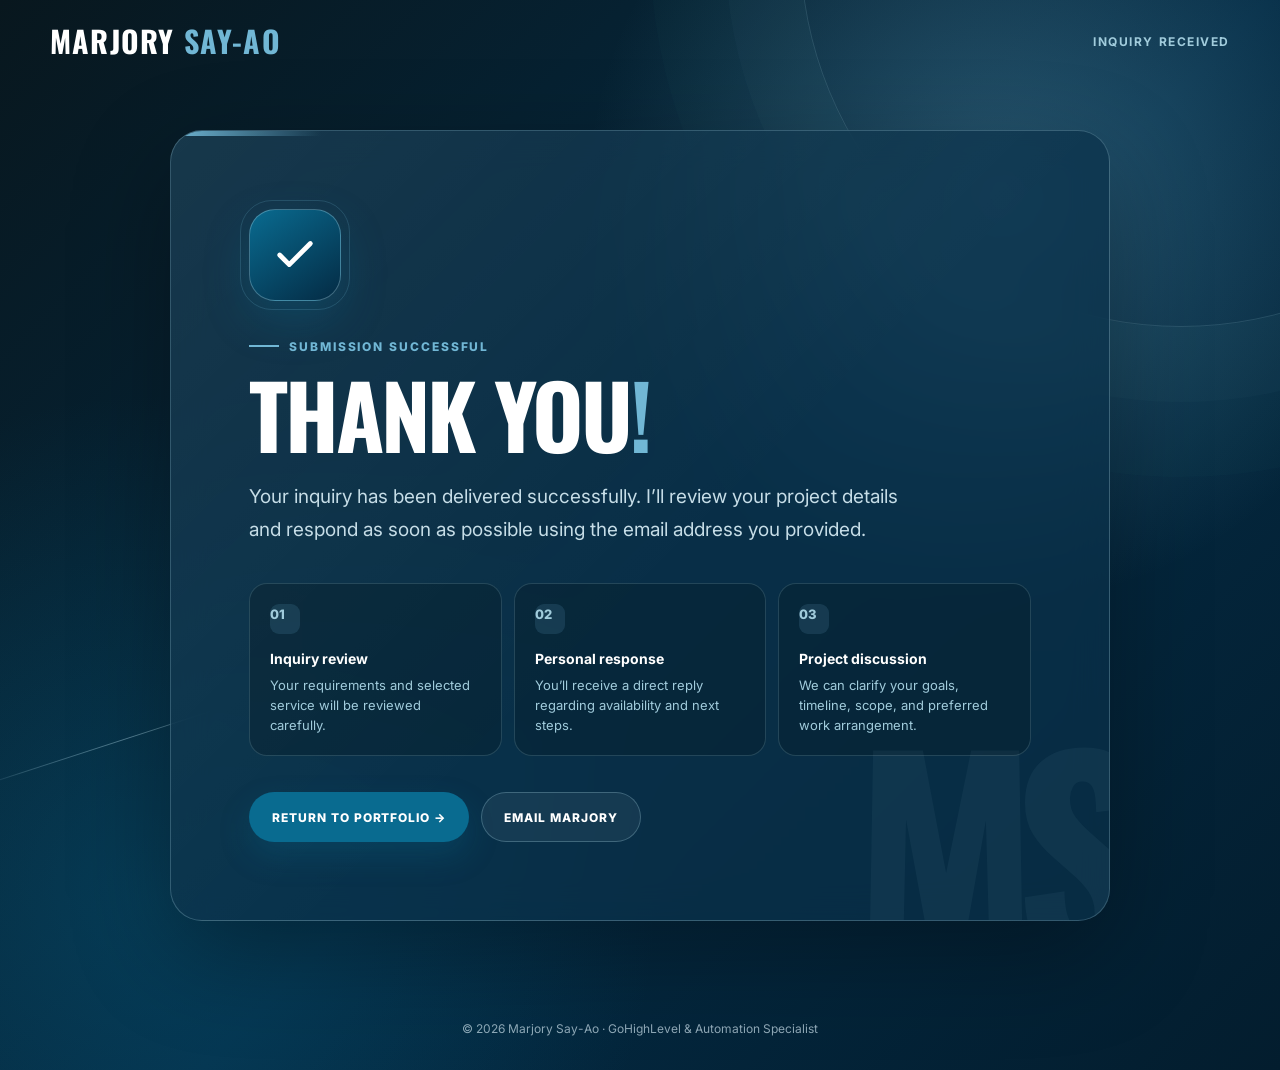
==== commit fc9f75ee: "awd ad" ====
--- a/thank-you.html
+++ b/thank-you.html
@@ -1,2077 +1,444 @@
 <!DOCTYPE html>
-
 <html lang="en">
 <head>
-<meta charset="utf-8"/>
-<meta content="width=device-width, initial-scale=1.0" name="viewport"/>
-<meta content="Marjory Say-Ao is a GoHighLevel expert and automation specialist building funnels, CRM systems, workflows, websites, social media campaigns, and creative content." name="description"/>
-<meta content="Marjory Say-Ao" name="author"/>
-<meta content="Marjory Say-Ao | GoHighLevel &amp; Automation Specialist" property="og:title"/>
-<meta content="Conversion-focused funnels, CRM systems, workflow automations, websites, and creative content for growing businesses." property="og:description"/>
-<meta content="website" property="og:type"/>
-<meta content="/assets/images/meta.png" property="og:image"/>
-<meta content="Marjory Say-Ao portfolio" property="og:image:alt"/>
-<meta content="summary" name="twitter:card"/>
-<meta content="/assets/images/meta.png" name="twitter:image"/>
-<link href="/assets/images/meta.png" rel="icon" type="image/png"/>
-<link href="/assets/images/meta.png" rel="apple-touch-icon"/>
-<title>Marjory Say-Ao | GoHighLevel &amp; Automation Specialist</title>
-<link href="https://fonts.googleapis.com" rel="preconnect"/>
-<link crossorigin="" href="https://fonts.gstatic.com" rel="preconnect"/>
-<link href="https://fonts.googleapis.com/css2?family=Inter:wght@400;500;600;700&amp;family=Oswald:wght@500;600;700&amp;family=Bebas+Neue&amp;display=swap" rel="stylesheet"/>
-<style>
-:root {
-  --bg: #eef0f7;
-  --page: #f7f8fc;
-  --surface: #ffffff;
-  --surface-soft: #f1f2f8;
-  --surface-lavender: #eeedff;
-  --surface-blue: #edf5fb;
-  --purple: #625ae8;
-  --purple-strong: #554bd8;
-  --lavender: #aaa6ff;
-  --periwinkle: #7f7af3;
-  --cyan: #77c7de;
-  --dark: #11111c;
-  --dark-2: #19192b;
-  --ink: #15151f;
-  --muted: #717184;
-  --line: rgba(40, 40, 70, .09);
-  --line-dark: rgba(255, 255, 255, .12);
-  --shadow-soft: 0 20px 60px rgba(20, 20, 60, .08);
-  --shadow-card: 0 14px 40px rgba(34, 35, 76, .08);
-  --shadow-float: 0 24px 70px rgba(58, 55, 135, .16);
-  --container: 1200px;
-  --radius-xl: 40px;
-  --radius-lg: 30px;
-  --radius-md: 22px;
-  --radius-sm: 16px;
-}
-
-* { box-sizing: border-box; }
-html { scroll-behavior: smooth; scroll-padding-top: 28px; }
-body {
-  margin: 0;
-  min-width: 0;
-  overflow-x: hidden;
-  color: var(--ink);
-  background:
-    radial-gradient(circle at 10% 12%, rgba(170, 166, 255, .18), transparent 26rem),
-    radial-gradient(circle at 92% 30%, rgba(119, 199, 222, .10), transparent 24rem),
-    var(--bg);
-  font-family: "Inter", system-ui, -apple-system, BlinkMacSystemFont, "Segoe UI", sans-serif;
-  line-height: 1.62;
-  -webkit-font-smoothing: antialiased;
-  text-rendering: optimizeLegibility;
-}
-body.modal-open,
-body.resume-modal-open,
-body.calendar-popup-open { overflow: hidden; }
-main, section, footer, nav, .container { min-width: 0; }
-img { display: block; max-width: 100%; }
-iframe { max-width: 100%; }
-a { color: inherit; text-decoration: none; }
-button, input, select, textarea { font: inherit; }
-button, a { -webkit-tap-highlight-color: transparent; }
-:focus-visible {
-  outline: 3px solid rgba(98, 90, 232, .45);
-  outline-offset: 4px;
-}
-::selection { background: rgba(98, 90, 232, .22); color: var(--ink); }
-
-.container { width: min(calc(100% - 40px), var(--container)); margin-inline: auto; }
-section { position: relative; padding: 96px 0; }
-section[id] { scroll-margin-top: 24px; }
-.center { text-align: center; }
-.center .section-sub { margin-inline: auto; }
-
-.section-label {
-  display: inline-flex;
-  align-items: center;
-  gap: 9px;
-  width: fit-content;
-  margin: 0 0 15px;
-  padding: 8px 13px;
-  border: 1px solid rgba(98, 90, 232, .15);
-  border-radius: 999px;
-  background: rgba(98, 90, 232, .07);
-  color: #5650bb;
-  font-size: 12px;
-  font-weight: 700;
-  line-height: 1;
-  letter-spacing: .02em;
-}
-.section-label::before {
-  content: "";
-  width: 7px;
-  height: 7px;
-  flex: 0 0 7px;
-  border-radius: 50%;
-  background: linear-gradient(145deg, var(--purple), var(--cyan));
-  box-shadow: 0 0 0 5px rgba(98, 90, 232, .07);
-}
-.section-heading,
-.hero-heading,
-.cta-inner h2,
-.tools-carousel-heading h2 {
-  font-family: "Inter", system-ui, sans-serif;
-  font-weight: 650;
-  letter-spacing: -.052em;
-  text-wrap: balance;
-}
-.section-heading {
-  max-width: 880px;
-  margin: 0 0 18px;
-  color: var(--ink);
-  font-size: clamp(38px, 4.6vw, 62px);
-  line-height: 1.05;
-}
-.section-sub { max-width: 760px; margin: 0; color: var(--muted); font-size: 17px; }
-#services .center,
-#work .center,
-#process .center { max-width: 900px; margin: 0 auto; }
-#services .center .section-heading,
-#work .center .section-heading,
-#process .center .section-heading { margin-inline: auto; }
-#results > .container,
-#skills > .container,
-#experience > .container,
-#education > .container { text-align: center; }
-#results .section-heading,
-#skills .section-heading,
-#experience .section-heading,
-#education .section-heading { margin-inline: auto; }
-#results .section-label,
-#skills .section-label,
-#experience .section-label,
-#education .section-label { margin-inline: auto; }
-
-.btn {
-  min-height: 48px;
-  display: inline-flex;
-  align-items: center;
-  justify-content: center;
-  gap: 9px;
-  padding: 0 21px;
-  border: 1px solid transparent;
-  border-radius: 999px;
-  background: transparent;
-  color: var(--ink);
-  font-size: 13px;
-  font-weight: 700;
-  line-height: 1;
-  cursor: pointer;
-  transition: transform .2s ease, background-color .2s ease, border-color .2s ease, box-shadow .2s ease, color .2s ease;
-}
-.btn:hover { transform: translateY(-2px); }
-.btn-primary {
-  border-color: var(--purple);
-  background: var(--purple);
-  color: #fff;
-  box-shadow: 0 12px 28px rgba(98, 90, 232, .24);
-}
-.btn-primary:hover { background: var(--purple-strong); border-color: var(--purple-strong); }
-.btn-dark { background: var(--dark); border-color: var(--dark); color: #fff; }
-.btn-dark:hover { background: #27263a; }
-.btn-outline {
-  border-color: rgba(21, 21, 31, .14);
-  background: rgba(255, 255, 255, .78);
-  color: var(--ink);
-}
-.btn-outline:hover { border-color: rgba(98, 90, 232, .32); background: #fff; }
-
-/* Navigation visually integrated with the hero shell. */
-nav {
-  position: absolute;
-  z-index: 1000;
-  top: 48px;
-  left: 50%;
-  width: min(calc(100% - 104px), 1240px);
-  transform: translateX(-50%);
-  background: transparent;
-}
-nav .container {
-  width: 100%;
-  min-height: 62px;
-  display: flex;
-  align-items: center;
-  gap: 24px;
-  padding: 7px 8px 7px 10px;
-  border: 1px solid rgba(255, 255, 255, .68);
-  border-radius: 22px;
-  background: rgba(255, 255, 255, .66);
-  box-shadow: 0 10px 36px rgba(28, 28, 70, .07);
-  backdrop-filter: blur(18px);
-}
-.nav-logo {
-  display: inline-flex;
-  align-items: center;
-  flex: 0 0 auto;
-  min-height: 48px;
-  padding: 3px 12px;
-  border-radius: 17px;
-  background: var(--dark);
-  box-shadow: inset 0 0 0 1px rgba(255,255,255,.07);
-}
-.nav-logo img { width: 145px; height: auto; object-fit: contain; }
-.nav-links {
-  display: flex;
-  align-items: center;
-  gap: clamp(14px, 2vw, 26px);
-  margin: 0 0 0 auto;
-  padding: 0;
-  list-style: none;
-}
-.nav-links a { color: #5d5d6c; font-size: 13px; font-weight: 600; transition: color .2s ease; }
-.nav-links a:hover { color: var(--purple); }
-.nav-cta { min-height: 46px; padding-inline: 19px; background: var(--dark); border-color: var(--dark); box-shadow: none; }
-.nav-cta:hover { background: #262537; border-color: #262537; }
-.hamburger {
-  display: none;
-  width: 44px;
-  height: 44px;
-  margin-left: auto;
-  border: 1px solid var(--line);
-  border-radius: 14px;
-  background: #fff;
-  cursor: pointer;
-}
-.hamburger span { display: block; width: 20px; height: 2px; margin: 4px auto; border-radius: 99px; background: var(--ink); }
-.mobile-menu {
-  display: none;
-  position: fixed;
-  z-index: 1200;
-  top: 98px;
-  left: 20px;
-  right: 20px;
-  gap: 7px;
-  padding: 15px;
-  border: 1px solid rgba(255,255,255,.09);
-  border-radius: 22px;
-  background: rgba(17, 17, 28, .97);
-  box-shadow: 0 24px 70px rgba(17,17,28,.28);
-  backdrop-filter: blur(18px);
-}
-.mobile-menu.open { display: grid; }
-.mobile-menu a:not(.btn) { padding: 11px 12px; border-radius: 12px; color: #f1f1f8; font-size: 14px; font-weight: 600; }
-.mobile-menu a:not(.btn):hover { background: rgba(255,255,255,.06); }
-
-/* Hero — work-experience dashboard */
-#hero {
-  --mx: 50%;
-  --my: 35%;
-  width: min(calc(100% - 48px), 1360px);
-  min-height: 0;
-  margin: 28px auto 0;
-  padding: 112px 56px 54px;
-  overflow: hidden;
-  isolation: isolate;
-  border: 1px solid rgba(255, 255, 255, .78);
-  border-radius: var(--radius-xl);
-  background:
-    radial-gradient(circle at var(--mx) var(--my), rgba(170,166,255,.20), transparent 24%),
-    radial-gradient(circle at 84% 24%, rgba(119,199,222,.17), transparent 26%),
-    linear-gradient(135deg, #ffffff 0%, #fbfbff 54%, #f1f0ff 100%);
-  box-shadow: 0 34px 100px rgba(34, 35, 76, .13);
-}
-#hero::before,
-#hero::after {
-  content: "";
-  position: absolute;
-  z-index: 0;
-  pointer-events: none;
-}
-#hero::before {
-  width: 410px;
-  height: 410px;
-  right: -145px;
-  top: 74px;
-  border: 1px solid rgba(98,90,232,.12);
-  border-radius: 50%;
-  box-shadow: inset 0 0 90px rgba(98,90,232,.04);
-}
-#hero::after {
-  width: 220px;
-  height: 220px;
-  left: -68px;
-  bottom: -92px;
-  border-radius: 50%;
-  background: rgba(170,166,255,.11);
-}
-#hero .hero-grid {
-  position: relative;
-  z-index: 2;
-  width: 100%;
-  display: grid;
-  grid-template-columns: minmax(0, .88fr) minmax(500px, 1.12fr);
-  gap: 36px 46px;
-  align-items: center;
-}
-.hero-content { min-width: 0; padding: 18px 0 8px; }
-.eyebrow {
-  display: inline-flex;
-  align-items: center;
-  gap: 9px;
-  width: fit-content;
-  margin: 0 0 22px;
-  padding: 8px 13px;
-  border: 1px solid rgba(98,90,232,.15);
-  border-radius: 999px;
-  background: rgba(255,255,255,.76);
-  color: #5650bb;
-  font-size: 12px;
-  font-weight: 700;
-  box-shadow: 0 8px 24px rgba(58,55,135,.07);
-}
-.eyebrow::before { content: ""; width: 8px; height: 8px; border-radius: 50%; background: linear-gradient(145deg, var(--purple), var(--cyan)); }
-.hero-heading {
-  max-width: 640px;
-  margin: 0 0 24px;
-  color: var(--ink);
-  font-size: clamp(48px, 5vw, 74px);
-  line-height: 1.01;
-}
-.hero-heading span {
-  color: var(--purple);
-  background: linear-gradient(92deg, #5e56e7 5%, #8079ef 56%, #6bbbd5 100%);
-  -webkit-background-clip: text;
-  background-clip: text;
-  -webkit-text-fill-color: transparent;
-}
-.hero-copy { max-width: 610px; margin: 0 0 30px; color: var(--muted); font-size: 16px; line-height: 1.72; }
-.hero-actions { display: flex; flex-wrap: wrap; gap: 11px; }
-#hero .btn-outline { background: rgba(255,255,255,.76); }
-
-.hero-visual-suite {
-  position: relative;
-  min-width: 0;
-  padding: 4px;
-}
-.hero-experience-stats {
-  display: grid;
-  grid-template-columns: repeat(4, minmax(0,1fr));
-  gap: 9px;
-  margin-bottom: 12px;
-}
-.hero-stat-card {
-  min-width: 0;
-  min-height: 86px;
-  display: grid;
-  grid-template-columns: 36px minmax(0,1fr);
-  align-items: center;
-  gap: 10px;
-  padding: 12px;
-  border: 1px solid rgba(98,90,232,.11);
-  border-radius: 19px;
-  background: rgba(255,255,255,.68);
-  box-shadow: 0 13px 34px rgba(55,52,122,.075), inset 0 1px 0 rgba(255,255,255,.88);
-  backdrop-filter: blur(15px);
-}
-.hero-stat-icon {
-  width: 36px;
-  height: 36px;
-  display: grid;
-  place-items: center;
-  border: 1px solid rgba(98,90,232,.10);
-  border-radius: 12px;
-  background: linear-gradient(145deg, #f0efff, #f9fbff);
-  color: var(--purple);
-}
-.hero-stat-icon svg { width: 19px; height: 19px; stroke: currentColor; }
-.hero-stat-copy { min-width: 0; }
-.hero-stat-copy strong { display: block; color: #24235b; font-size: 20px; line-height: 1; letter-spacing: -.04em; }
-.hero-stat-copy span { display: block; margin-top: 5px; color: #6b6b7c; font-size: 9.5px; line-height: 1.25; }
-
-.hero-workspace {
-  position: relative;
-  display: grid;
-  grid-template-columns: repeat(12,minmax(0,1fr));
-  gap: 10px;
-  padding: 12px;
-  overflow: hidden;
-  border: 1px solid rgba(98,90,232,.10);
-  border-radius: 27px;
-  background:
-    radial-gradient(circle at 78% 14%, rgba(119,199,222,.13), transparent 30%),
-    linear-gradient(145deg, rgba(255,255,255,.72), rgba(239,239,253,.72));
-  box-shadow: 0 22px 54px rgba(55,52,122,.10), inset 0 1px 0 rgba(255,255,255,.94);
-  backdrop-filter: blur(16px);
-}
-.hero-workspace::before {
-  content: "";
-  position: absolute;
-  inset: 0;
-  background-image:
-    linear-gradient(rgba(98,90,232,.025) 1px, transparent 1px),
-    linear-gradient(90deg, rgba(98,90,232,.025) 1px, transparent 1px);
-  background-size: 26px 26px;
-  pointer-events: none;
-}
-.hero-ui-panel {
-  position: relative;
-  z-index: 1;
-  min-width: 0;
-  padding: 13px;
-  overflow: hidden;
-  border: 1px solid rgba(90,87,150,.11);
-  border-radius: 19px;
-  background: rgba(255,255,255,.72);
-  box-shadow: 0 10px 26px rgba(55,52,122,.06), inset 0 1px 0 rgba(255,255,255,.86);
-}
-.hero-ui-panel h3 { margin: 0; color: #333169; font-size: 10px; letter-spacing: -.01em; }
-.hero-ui-panel small { color: #8b8b9d; font-size: 8px; }
-.panel-pipeline { grid-column: span 5; min-height: 188px; }
-.panel-funnel { grid-column: span 3; min-height: 188px; }
-.panel-workflow { grid-column: span 4; min-height: 188px; }
-.panel-site { grid-column: span 4; min-height: 105px; }
-.panel-integrations { grid-column: span 3; min-height: 105px; }
-.panel-conversations { grid-column: span 5; min-height: 105px; }
-
-.pipeline-stage-row { display: grid; grid-template-columns: repeat(4,minmax(0,1fr)); gap: 5px; margin-top: 10px; }
-.pipeline-stage { padding: 7px 5px; border: 1px solid rgba(98,90,232,.08); border-radius: 9px; background: rgba(244,244,252,.82); color: #717184; font-size: 7px; text-align: center; }
-.pipeline-stage::before { content: ""; display: block; width: 6px; height: 6px; margin: 0 auto 4px; border-radius: 50%; background: linear-gradient(145deg,var(--purple),var(--cyan)); }
-.pipeline-leads { display: grid; grid-template-columns: 1fr 1fr; gap: 6px; margin-top: 8px; }
-.pipeline-lead { display: flex; align-items: center; gap: 6px; min-height: 34px; padding: 6px; border: 1px solid rgba(98,90,232,.07); border-radius: 9px; background: rgba(248,248,253,.80); }
-.pipeline-avatar { width: 15px; height: 15px; flex: 0 0 15px; border-radius: 50%; background: linear-gradient(145deg,#dddafe,#a8a3f9); }
-.pipeline-lines { flex: 1; display: grid; gap: 4px; }
-.pipeline-lines i { display: block; height: 4px; border-radius: 99px; background: #e3e3ee; }
-.pipeline-lines i:last-child { width: 64%; background: #ededf5; }
-
-.funnel-stack { display: grid; justify-items: center; gap: 6px; margin-top: 10px; }
-.funnel-step { position: relative; display: grid; grid-template-columns: 38px minmax(0,1fr); align-items: center; gap: 8px; width: 100%; }
-.funnel-shape { height: 22px; border-radius: 7px 7px 11px 11px; background: linear-gradient(145deg,#786fee,#948cf7); box-shadow: 0 8px 16px rgba(98,90,232,.12); }
-.funnel-step:nth-child(2) .funnel-shape { width: 86%; justify-self: center; background: linear-gradient(145deg,#80bff0,#77c7de); }
-.funnel-step:nth-child(3) .funnel-shape { width: 70%; justify-self: center; background: linear-gradient(145deg,#8ddde0,#6fc6cd); }
-.funnel-step:nth-child(4) .funnel-shape { width: 52%; justify-self: center; background: linear-gradient(145deg,#7d9ff1,#6577df); }
-.funnel-step span { color: #686879; font-size: 7px; line-height: 1.2; }
-
-.workflow-list { display: grid; gap: 6px; margin-top: 9px; }
-.workflow-node { position: relative; min-height: 29px; display: grid; grid-template-columns: 21px 1fr; align-items: center; gap: 7px; padding: 5px 7px; border: 1px solid rgba(98,90,232,.09); border-radius: 9px; background: rgba(248,248,253,.80); color: #5f5f71; font-size: 7px; }
-.workflow-node:not(:last-child)::after { content: ""; position: absolute; left: 17px; bottom: -7px; width: 1px; height: 7px; background: rgba(98,90,232,.35); }
-.workflow-node b { width: 21px; height: 21px; display: grid; place-items: center; border-radius: 7px; background: #eeedff; color: var(--purple); font-size: 9px; }
-
-.site-preview { margin-top: 8px; padding: 7px; border: 1px solid rgba(98,90,232,.08); border-radius: 10px; background: #f8f8fd; }
-.site-browser-bar { height: 8px; border-radius: 5px; background: linear-gradient(90deg,#7067e9 0 68%,#9c96f4 68% 100%); }
-.site-layout { display: grid; grid-template-columns: .9fr 1.1fr; gap: 6px; margin-top: 7px; }
-.site-layout i { min-height: 42px; border-radius: 7px; background: linear-gradient(145deg,#e7e5ff,#c2bdfb); }
-.site-copy-lines { display: grid; align-content: center; gap: 5px; }
-.site-copy-lines span { height: 5px; border-radius: 99px; background: #e0e0eb; }
-.site-copy-lines span:nth-child(2) { width: 74%; }
-.site-copy-lines span:nth-child(3) { width: 56%; background: #cfccfa; }
-
-.integration-icons { display: grid; grid-template-columns: repeat(3,1fr); gap: 7px; margin-top: 12px; }
-.integration-icons span { min-height: 32px; display: grid; place-items: center; border: 1px solid rgba(98,90,232,.09); border-radius: 10px; background: #f7f7fd; color: #6963d8; font-size: 7px; font-weight: 800; }
-
-.conversation-list { display: grid; gap: 6px; margin-top: 8px; }
-.conversation-row { display: grid; grid-template-columns: 22px 1fr auto; align-items: center; gap: 7px; min-height: 26px; padding: 5px 6px; border: 1px solid rgba(98,90,232,.07); border-radius: 9px; background: rgba(249,249,253,.84); }
-.conversation-row b { width: 22px; height: 22px; display: grid; place-items: center; border-radius: 8px; background: #eeedff; color: var(--purple); font-size: 8px; }
-.conversation-row span { min-width: 0; color: #656577; font-size: 7px; white-space: nowrap; overflow: hidden; text-overflow: ellipsis; }
-.conversation-row em { color: #a0a0af; font-size: 6px; font-style: normal; }
-
-.hero-dashboard-rail {
-  grid-column: 1 / -1;
-  display: grid;
-  grid-template-columns: 1.15fr .95fr .95fr .95fr;
-  gap: 10px;
-  padding: 12px;
-  overflow: hidden;
-  border: 1px solid rgba(255,255,255,.08);
-  border-radius: 28px;
-  background:
-    radial-gradient(circle at 72% 30%, rgba(98,90,232,.24), transparent 34%),
-    linear-gradient(135deg, #11111c, #18182b 65%, #101019);
-  box-shadow: 0 24px 54px rgba(17,17,28,.20);
-}
-.hero-dashboard-card {
-  min-width: 0;
-  min-height: 112px;
-  padding: 15px;
-  border: 1px solid rgba(255,255,255,.08);
-  border-radius: 18px;
-  background: rgba(255,255,255,.035);
-}
-.hero-dashboard-card h3 { margin: 0 0 12px; color: #f3f3fb; font-size: 10px; }
-.dashboard-system { display: grid; grid-template-columns: 58px 1fr; align-items: center; gap: 10px; }
-.dash-donut { width: 58px; height: 58px; border-radius: 50%; background: conic-gradient(var(--purple) 0 38%, var(--cyan) 38% 66%, #8f87f2 66% 83%, #31314a 83% 100%); position: relative; }
-.dash-donut::after { content: ""; position: absolute; inset: 15px; border-radius: 50%; background: #151525; }
-.dashboard-legend { display: grid; gap: 5px; }
-.dashboard-legend span { display: flex; align-items: center; gap: 6px; color: #b8b8c7; font-size: 7px; }
-.dashboard-legend span::before { content: ""; width: 6px; height: 6px; border-radius: 50%; background: var(--purple); }
-.dashboard-legend span:nth-child(2)::before { background: var(--cyan); }
-.dashboard-legend span:nth-child(3)::before { background: #8f87f2; }
-.dash-pills { display: grid; gap: 8px; }
-.dash-pills label { display: grid; gap: 4px; color: #9e9eaf; font-size: 7px; }
-.dash-pills span { display: block; height: 7px; border-radius: 999px; background: rgba(255,255,255,.07); overflow: hidden; position: relative; }
-.dash-pills span::before { content: ""; position: absolute; inset: 0 auto 0 0; border-radius: inherit; background: linear-gradient(90deg, var(--purple), #928af8); }
-.dash-pills label:nth-child(1) span::before { width: 88%; }
-.dash-pills label:nth-child(2) span::before { width: 72%; background: linear-gradient(90deg, var(--cyan), #76aaf0); }
-.dash-pills label:nth-child(3) span::before { width: 81%; }
-.dashboard-icons { display: grid; grid-template-columns: repeat(3,1fr); gap: 6px; }
-.dashboard-icons span { min-height: 44px; display: grid; place-items: center; border: 1px solid rgba(255,255,255,.07); border-radius: 12px; background: rgba(255,255,255,.04); color: #c5c1ff; font-size: 7px; text-align: center; }
-.dashboard-focus { display: flex; flex-wrap: wrap; gap: 6px; }
-.dashboard-focus span { padding: 6px 8px; border: 1px solid rgba(255,255,255,.08); border-radius: 999px; background: rgba(255,255,255,.04); color: #bdbdca; font-size: 7px; }
-
-/* About */
-#about { padding-top: 108px; }
-.about-grid { display: grid; grid-template-columns: minmax(0, .88fr) minmax(0, 1.12fr); gap: 28px; align-items: stretch; }
-.about-photo {
-  position: relative;
-  min-height: 610px;
-  padding: 14px;
-  overflow: hidden;
-  border: 1px solid rgba(98,90,232,.11);
-  border-radius: 34px;
-  background: linear-gradient(145deg, #e8e6ff, #f3f7fc 46%, #e8f4f8);
-  box-shadow: var(--shadow-soft);
-}
-.about-photo::before {
-  content: "";
-  position: absolute;
-  z-index: 2;
-  width: 120px;
-  height: 120px;
-  right: 18px;
-  top: 18px;
-  border-radius: 30px;
-  background: linear-gradient(145deg, rgba(255,255,255,.65), rgba(170,166,255,.18));
-  box-shadow: inset 0 0 0 1px rgba(255,255,255,.68);
-  backdrop-filter: blur(10px);
-}
-.about-photo img { width: 100%; height: 100%; min-height: 582px; border-radius: 24px; object-fit: cover; object-position: center 18%; }
-.about-photo-placeholder { min-height: 582px; place-items: center; padding: 30px; border-radius: 24px; background: var(--surface-soft); color: var(--muted); text-align: center; }
-.about-copy {
-  display: flex;
-  flex-direction: column;
-  justify-content: center;
-  padding: clamp(34px, 5vw, 60px);
-  border: 1px solid var(--line);
-  border-radius: 34px;
-  background: rgba(255,255,255,.88);
-  box-shadow: var(--shadow-card);
-  backdrop-filter: blur(12px);
-}
-.about-copy .section-heading { font-size: clamp(35px, 4.1vw, 54px); }
-.about-copy p { margin: 0 0 16px; color: var(--muted); font-size: 16px; }
-.chips { display: flex; flex-wrap: wrap; gap: 8px; margin: 18px 0 25px; }
-.chip { padding: 8px 12px; border: 1px solid rgba(98,90,232,.12); border-radius: 999px; background: var(--surface-lavender); color: #5852aa; font-size: 12px; font-weight: 650; }
-.about-copy .btn { align-self: flex-start; }
-
-/* Services bento */
-#services { width: min(calc(100% - 48px), 1360px); margin: 0 auto; padding: 94px 40px; border-radius: var(--radius-xl); background: linear-gradient(145deg, #f8f9fd, #f1f1fb); box-shadow: inset 0 0 0 1px rgba(255,255,255,.72); }
-.card-grid { display: grid; grid-template-columns: repeat(12, minmax(0, 1fr)); gap: 18px; margin-top: 44px; }
-.card {
-  grid-column: span 4;
-  min-height: 310px;
-  display: flex;
-  flex-direction: column;
-  padding: 28px;
-  overflow: hidden;
-  border: 1px solid var(--line);
-  border-radius: 28px;
-  background: rgba(255,255,255,.92);
-  box-shadow: 0 10px 32px rgba(34,35,76,.055);
-  transition: transform .24s ease, box-shadow .24s ease, border-color .24s ease;
-}
-.card:nth-child(1) { grid-column: span 5; }
-.card:nth-child(2) { grid-column: span 7; background: linear-gradient(145deg, #161625, #20203a); color: #fff; border-color: rgba(255,255,255,.08); }
-.card:nth-child(3), .card:nth-child(4), .card:nth-child(5) { grid-column: span 4; }
-.card:nth-child(6) { grid-column: span 12; min-height: 240px; background: linear-gradient(110deg, #eeedff 0%, #f7f8fc 62%, #eaf5f9 100%); }
-.card:hover { transform: translateY(-3px); box-shadow: 0 20px 48px rgba(34,35,76,.10); border-color: rgba(98,90,232,.18); }
-.card .icon {
-  width: 46px;
-  height: 46px;
-  display: grid;
-  place-items: center;
-  margin-bottom: 50px;
-  border: 1px solid rgba(98,90,232,.14);
-  border-radius: 15px;
-  background: var(--surface-lavender);
-  color: var(--purple);
-  font-size: 13px;
-  font-weight: 800;
-  box-shadow: inset 0 1px 0 rgba(255,255,255,.8);
-}
-.card:nth-child(2) .icon { background: rgba(170,166,255,.14); border-color: rgba(170,166,255,.20); color: #c4c0ff; }
-.card h3 { margin: 0 0 12px; font-size: 21px; line-height: 1.23; letter-spacing: -.025em; }
-.card p { flex: 1; margin: 0 0 22px; color: var(--muted); font-size: 14px; }
-.card:nth-child(2) p { color: #bcbccd; }
-.card-action {
-  width: fit-content;
-  display: inline-flex;
-  align-items: center;
-  gap: 8px;
-  margin-top: auto;
-  padding: 9px 12px;
-  border: 1px solid rgba(98,90,232,.12);
-  border-radius: 999px;
-  background: rgba(98,90,232,.07);
-  color: #5750c0;
-  font-size: 12px;
-  font-weight: 700;
-  transition: transform .2s ease, background-color .2s ease, border-color .2s ease;
-}
-.card-action:hover { transform: translateY(-2px); background: rgba(98,90,232,.12); border-color: rgba(98,90,232,.20); }
-.card:nth-child(2) .card-action,
-.dark-action { border-color: rgba(255,255,255,.10); background: rgba(255,255,255,.07); color: #e6e5ff; }
-
-/* Results */
-#results { padding: 90px 0; }
-#results > .container { padding: 48px; border: 1px solid rgba(98,90,232,.09); border-radius: 36px; background: linear-gradient(135deg, #ebeaff, #f8f8fc 48%, #eef7fa); box-shadow: var(--shadow-soft); }
-.results-grid { display: grid; grid-template-columns: repeat(3, minmax(0,1fr)); gap: 14px; margin-top: 38px; }
-.result-card {
-  min-height: 215px;
-  display: flex;
-  flex-direction: column;
-  padding: 24px;
-  border: 1px solid rgba(98,90,232,.09);
-  border-radius: 24px;
-  background: rgba(255,255,255,.76);
-  box-shadow: 0 10px 30px rgba(34,35,76,.05);
-  text-align: left;
-  transition: transform .22s ease, box-shadow .22s ease;
-}
-.result-card:nth-child(2), .result-card:nth-child(5) { background: var(--dark); border-color: var(--dark); color: #fff; }
-.result-card:hover { transform: translateY(-3px); box-shadow: 0 18px 40px rgba(34,35,76,.10); }
-.result-card strong { display: block; margin-bottom: 14px; color: var(--ink); font-size: clamp(30px,3vw,42px); font-weight: 680; line-height: 1; letter-spacing: -.05em; overflow-wrap: anywhere; }
-.result-card:nth-child(2) strong, .result-card:nth-child(5) strong { color: #fff; }
-.result-card p { flex: 1; margin: 0 0 17px; color: var(--muted); font-size: 13px; line-height: 1.5; }
-.result-card:nth-child(2) p, .result-card:nth-child(5) p { color: #bdbdcc; }
-
-/* Work */
-#work { padding-top: 108px; }
-.filters { display: flex; justify-content: center; flex-wrap: wrap; gap: 8px; margin: 30px 0 34px; }
-.filter-btn { min-height: 38px; padding: 0 14px; border: 1px solid var(--line); border-radius: 999px; background: rgba(255,255,255,.82); color: #5f5f70; font-size: 12px; font-weight: 650; cursor: pointer; transition: .2s ease; }
-.filter-btn:hover { border-color: rgba(98,90,232,.22); color: var(--purple); }
-.filter-btn.active { border-color: var(--dark); background: var(--dark); color: #fff; box-shadow: 0 8px 20px rgba(17,17,28,.12); }
-.project-grid { display: grid; grid-template-columns: repeat(12,minmax(0,1fr)); gap: 18px; }
-.project-card {
-  grid-column: span 4;
-  display: flex;
-  flex-direction: column;
-  min-width: 0;
-  overflow: hidden;
-  border: 1px solid var(--line);
-  border-radius: 28px;
-  background: #fff;
-  box-shadow: var(--shadow-card);
-  transition: transform .24s ease, box-shadow .24s ease, border-color .24s ease;
-}
-.project-card:nth-child(1) { grid-column: span 7; }
-.project-card:nth-child(2) { grid-column: span 5; }
-.project-card:nth-child(3), .project-card:nth-child(4), .project-card:nth-child(5) { grid-column: span 4; }
-.project-card:nth-child(6) { grid-column: span 12; display: grid; grid-template-columns: minmax(0,1.2fr) minmax(320px,.8fr); }
-.project-card:hover { transform: translateY(-3px); border-color: rgba(98,90,232,.18); box-shadow: 0 20px 55px rgba(34,35,76,.12); }
-.project-thumb {
-  position: relative;
-  min-height: 245px;
-  overflow: hidden;
-  background: linear-gradient(145deg, #e9e9f6, #eff6f9);
-  cursor: pointer;
-}
-.project-card:nth-child(1) .project-thumb { min-height: 330px; }
-.project-card:nth-child(2) .project-thumb { min-height: 330px; }
-.project-card:nth-child(6) .project-thumb { min-height: 390px; }
-.project-thumb::after {
-  content: "";
-  position: absolute;
-  z-index: 3;
-  right: 16px;
-  top: 16px;
-  width: 38px;
-  height: 38px;
-  border: 1px solid rgba(255,255,255,.7);
-  border-radius: 50%;
-  background: rgba(255,255,255,.68);
-  box-shadow: 0 10px 24px rgba(34,35,76,.10);
-  backdrop-filter: blur(12px);
-  opacity: .78;
-}
-.project-thumb img { width: 100%; height: 100%; min-height: inherit; object-fit: cover; object-position: center top; transition: transform .35s ease; }
-.project-card:hover .project-thumb img { transform: scale(1.02); }
-.project-body { flex: 1; display: flex; flex-direction: column; padding: 24px; }
-.project-body .tag { width: fit-content; margin-bottom: 12px; padding: 7px 10px; border: 1px solid rgba(98,90,232,.10); border-radius: 999px; background: var(--surface-lavender); color: #5952b7; font-size: 11px; font-weight: 700; }
-.project-body h3 { margin: 0 0 11px; font-size: 21px; line-height: 1.22; letter-spacing: -.025em; }
-.project-body p { flex: 1; margin: 0 0 20px; color: var(--muted); font-size: 13px; }
-.creative-card-preview iframe { position: absolute; inset: 0; width: 100%; height: 100%; border: 0; background: var(--dark); }
-.creative-preview-open {
-  position: absolute;
-  z-index: 5;
-  right: 15px;
-  bottom: 15px;
-  min-height: 42px;
-  display: inline-flex;
-  align-items: center;
-  gap: 8px;
-  padding: 0 13px;
-  border: 1px solid rgba(255,255,255,.35);
-  border-radius: 999px;
-  background: rgba(17,17,28,.78);
-  color: #fff;
-  font-size: 11px;
-  font-weight: 700;
-  cursor: pointer;
-  backdrop-filter: blur(14px);
-}
-.creative-preview-play { width: 23px; height: 23px; display: grid; place-items: center; border-radius: 50%; background: var(--purple); font-size: 9px; }
-
-/* Social carousel */
-.social-carousel {
-  position: relative;
-  margin-top: 28px;
-  padding: 28px 24px 22px;
-  overflow: hidden;
-  border: 1px solid var(--line);
-  border-radius: 34px;
-  background: linear-gradient(145deg, #f0effc, #f8fafc);
-  box-shadow: var(--shadow-card);
-}
-.social-carousel-viewport { position: relative; height: 520px; overflow: hidden; }
-.social-carousel-track { position: relative; width: 100%; height: 100%; }
-.social-slide {
-  --offset: 0;
-  position: absolute;
-  left: 50%;
-  top: 50%;
-  width: min(27vw, 310px);
-  aspect-ratio: 4 / 5;
-  padding: 0;
-  overflow: hidden;
-  border: 1px solid rgba(38,38,68,.10);
-  border-radius: 24px;
-  background: #fff;
-  box-shadow: 0 22px 55px rgba(34,35,76,.13);
-  cursor: pointer;
-  opacity: .62;
-  transform: translate(-50%,-50%) translateX(calc(var(--offset) * 260px)) scale(.82);
-  transition: transform .5s cubic-bezier(.2,.75,.2,1), opacity .4s ease, box-shadow .4s ease;
-}
-.social-slide img { width: 100%; height: 100%; object-fit: cover; }
-.social-slide[data-active="true"] { z-index: 30; opacity: 1; transform: translate(-50%,-50%) translateX(0) scale(1); box-shadow: 0 30px 75px rgba(34,35,76,.22); }
-.social-carousel-controls { display: flex; justify-content: center; align-items: center; gap: 14px; margin-top: 15px; }
-.social-carousel-btn { width: 44px; height: 44px; display: grid; place-items: center; border: 1px solid var(--line); border-radius: 50%; background: #fff; color: var(--ink); font-size: 20px; cursor: pointer; box-shadow: 0 8px 20px rgba(34,35,76,.06); }
-.social-carousel-btn:hover { border-color: rgba(98,90,232,.20); color: var(--purple); }
-.social-carousel-dots { display: flex; align-items: center; gap: 6px; }
-.social-carousel-dot { width: 8px; height: 8px; padding: 0; border: 0; border-radius: 99px; background: #c8c8d5; cursor: pointer; transition: width .2s ease, background-color .2s ease; }
-.social-carousel-dot.active { width: 24px; background: var(--purple); }
-
-/* Skills */
-#skills { width: min(calc(100% - 48px), 1360px); margin: 0 auto; padding: 96px 40px; overflow: hidden; border-radius: var(--radius-xl); background: linear-gradient(145deg, #11111c, #18182b 58%, #12121f); color: #fff; box-shadow: 0 28px 70px rgba(17,17,28,.18); }
-#skills::before { content: ""; position: absolute; width: 420px; height: 420px; right: -170px; top: -200px; border-radius: 50%; background: radial-gradient(circle, rgba(98,90,232,.30), transparent 70%); }
-#skills .section-heading { color: #fff; }
-#skills .section-label { border-color: rgba(170,166,255,.18); background: rgba(170,166,255,.09); color: #c9c6ff; }
-.skills-grid { position: relative; z-index: 1; display: grid; grid-template-columns: repeat(3,minmax(0,1fr)); gap: 16px; margin-top: 40px; }
-.skill-group { min-width: 0; display: flex; flex-direction: column; padding: 28px; border: 1px solid rgba(255,255,255,.09); border-radius: 26px; background: rgba(255,255,255,.055); backdrop-filter: blur(10px); text-align: left; transition: transform .22s ease, background-color .22s ease; }
-.skill-group:nth-child(2) { background: linear-gradient(145deg, rgba(98,90,232,.30), rgba(255,255,255,.05)); }
-.skill-group:hover { transform: translateY(-3px); background-color: rgba(255,255,255,.075); }
-.skill-group h3 { margin: 0 0 20px; color: #fff; font-size: 20px; letter-spacing: -.02em; }
-.skill-list { display: flex; flex-wrap: wrap; gap: 7px; margin-bottom: 24px; }
-.skill-list span { padding: 7px 10px; border: 1px solid rgba(255,255,255,.09); border-radius: 999px; background: rgba(255,255,255,.06); color: #d7d7e3; font-size: 11px; font-weight: 600; }
-.skill-group .card-action { margin-top: auto; }
-
-/* Process */
-#process { padding-top: 108px; }
-.process-grid { position: relative; display: grid; grid-template-columns: repeat(4,minmax(0,1fr)); gap: 14px; margin-top: 42px; }
-.process-grid::before { content: ""; position: absolute; left: 8%; right: 8%; top: 25px; height: 1px; background: linear-gradient(90deg, transparent, rgba(98,90,232,.30), transparent); }
-.step { position: relative; z-index: 1; min-height: 260px; display: flex; flex-direction: column; padding: 22px; border: 1px solid var(--line); border-radius: 24px; background: rgba(255,255,255,.82); box-shadow: 0 10px 28px rgba(34,35,76,.05); text-align: left; transition: transform .22s ease, box-shadow .22s ease; }
-.step:hover { transform: translateY(-3px); box-shadow: 0 18px 40px rgba(34,35,76,.09); }
-.step-num { width: 50px; height: 50px; display: grid; place-items: center; margin-bottom: 42px; border: 1px solid rgba(98,90,232,.12); border-radius: 17px; background: linear-gradient(145deg, #f0efff, #fafaff); color: var(--purple); font-size: 13px; font-weight: 800; box-shadow: 0 8px 20px rgba(98,90,232,.08); }
-.step h3 { margin: 0 0 10px; font-size: 18px; letter-spacing: -.02em; }
-.step p { flex: 1; margin: 0 0 16px; color: var(--muted); font-size: 13px; }
-.mini-action { width: fit-content; color: #5d56c6; font-size: 12px; font-weight: 700; }
-
-/* Experience */
-#experience { padding: 94px 0; }
-.timeline { margin-top: 40px; }
-.timeline-item { display: grid; grid-template-columns: minmax(250px,.34fr) minmax(0,.66fr); overflow: hidden; border: 1px solid var(--line); border-radius: 32px; background: #fff; box-shadow: var(--shadow-soft); text-align: left; }
-.timeline-side { position: relative; padding: 36px 30px; overflow: hidden; background: linear-gradient(145deg, #151524, #232340); color: #fff; }
-.timeline-side::after { content: ""; position: absolute; width: 190px; height: 190px; right: -85px; bottom: -70px; border: 40px solid rgba(170,166,255,.08); border-radius: 50%; }
-.timeline-date { position: relative; z-index: 1; width: fit-content; padding: 8px 11px; border: 1px solid rgba(170,166,255,.18); border-radius: 999px; background: rgba(170,166,255,.08); color: #cac7ff; font-size: 11px; font-weight: 700; }
-.timeline-years { position: relative; z-index: 1; margin: 54px 0 12px; color: #fff; font-size: 58px; font-weight: 650; line-height: 1; letter-spacing: -.06em; }
-.timeline-side-copy { position: relative; z-index: 1; margin: 0; color: #b6b6c5; font-size: 13px; }
-.timeline-content { padding: 38px; }
-.timeline-topline { display: flex; justify-content: space-between; align-items: flex-start; gap: 18px; }
-.timeline-item h3 { margin: 0; color: var(--ink); font-size: clamp(24px,3vw,34px); line-height: 1.16; letter-spacing: -.035em; }
-.timeline-item h4 { margin: 7px 0 0; color: var(--purple); font-size: 13px; letter-spacing: .02em; }
-.current-badge { flex: 0 0 auto; padding: 7px 10px; border-radius: 999px; background: var(--surface-lavender); color: #5750c0; font-size: 11px; font-weight: 700; }
-.experience-summary { margin: 20px 0 22px; color: var(--muted); font-size: 14px; }
-.timeline-item ul { display: grid; grid-template-columns: 1fr 1fr; gap: 9px; margin: 0; padding: 0; list-style: none; }
-.timeline-item li { position: relative; padding: 12px 13px 12px 37px; border: 1px solid var(--line); border-radius: 16px; background: var(--page); color: #656576; font-size: 12px; line-height: 1.45; }
-.timeline-item li::before { content: ""; position: absolute; left: 14px; top: 16px; width: 8px; height: 8px; border-radius: 50%; background: linear-gradient(145deg, var(--purple), var(--cyan)); box-shadow: 0 0 0 4px rgba(98,90,232,.07); }
-
-/* Education */
-#education { padding-top: 100px; }
-.edu-grid { display: grid; grid-template-columns: 1fr 1fr; gap: 18px; margin-top: 38px; }
-.edu-card { min-height: 245px; display: flex; flex-direction: column; padding: 30px; border: 1px solid var(--line); border-radius: 28px; background: #fff; box-shadow: var(--shadow-card); text-align: left; transition: transform .22s ease, box-shadow .22s ease; }
-.edu-card:nth-child(2) { background: linear-gradient(145deg, #efeeff, #f8f9fc); }
-.edu-card:hover { transform: translateY(-3px); box-shadow: 0 18px 46px rgba(34,35,76,.10); }
-.edu-card::before { content: ""; width: 44px; height: 44px; margin-bottom: 34px; border: 1px solid rgba(98,90,232,.13); border-radius: 15px; background: radial-gradient(circle at 35% 35%, #d7d4ff, #8c85ef 58%, #625ae8 100%); box-shadow: 0 10px 24px rgba(98,90,232,.13); }
-.edu-card h3 { margin: 0 0 10px; font-size: 20px; letter-spacing: -.02em; }
-.edu-card p { flex: 1; margin: 0 0 20px; color: var(--muted); font-size: 13px; }
-
-/* CTA */
-#cta { padding: 74px 0; }
-#cta .cta-inner { position: relative; display: flex; align-items: center; justify-content: space-between; gap: 30px; overflow: hidden; padding: clamp(36px,5vw,58px); border: 1px solid rgba(255,255,255,.08); border-radius: 36px; background: linear-gradient(135deg, #11111c, #1c1c33 64%, #171727); color: #fff; box-shadow: 0 30px 80px rgba(17,17,28,.22); }
-#cta .cta-inner::before { content: ""; position: absolute; width: 360px; height: 360px; right: -130px; top: -200px; border-radius: 50%; background: radial-gradient(circle, rgba(98,90,232,.45), transparent 68%); }
-#cta .cta-inner::after { content: ""; position: absolute; width: 220px; height: 220px; left: 40%; bottom: -170px; border-radius: 50%; background: rgba(119,199,222,.10); filter: blur(4px); }
-.cta-inner h2 { position: relative; z-index: 1; max-width: 780px; margin: 0; font-size: clamp(34px,4.5vw,58px); line-height: 1.05; }
-.cta-inner h2 span { color: #b7b3ff; }
-.cta-inner .btn { position: relative; z-index: 1; flex: 0 0 auto; }
-
-/* Contact */
-#contact { padding-top: 92px; }
-.contact-grid { display: grid; grid-template-columns: minmax(0,1.12fr) minmax(330px,.88fr); gap: 20px; align-items: stretch; }
-.contact-grid > div:first-child { padding: clamp(28px,4vw,44px); border: 1px solid var(--line); border-radius: 32px; background: rgba(255,255,255,.88); box-shadow: var(--shadow-card); }
-#contact .section-heading { font-size: clamp(35px,4vw,54px); }
-form { display: grid; gap: 14px; margin-top: 26px; text-align: left; }
-.form-row { display: grid; grid-template-columns: 1fr 1fr; gap: 13px; }
-label { display: block; margin-bottom: 7px; color: #4d4d5a; font-size: 12px; font-weight: 700; }
-input, select, textarea { width: 100%; padding: 13px 14px; border: 1px solid rgba(40,40,70,.12); border-radius: 14px; background: #fbfbfd; color: var(--ink); outline: none; transition: border-color .2s ease, box-shadow .2s ease, background-color .2s ease; }
-input:focus, select:focus, textarea:focus { border-color: rgba(98,90,232,.48); background: #fff; box-shadow: 0 0 0 4px rgba(98,90,232,.09); }
-textarea { min-height: 145px; resize: vertical; }
-form .btn { width: fit-content; }
-.form-status { min-height: 22px; color: #5750c0; font-size: 12px; font-weight: 650; }
-.contact-panel { position: relative; overflow: hidden; padding: 34px; border: 1px solid rgba(255,255,255,.08); border-radius: 32px; background: linear-gradient(145deg, #151524, #22223d); color: #fff; box-shadow: 0 26px 65px rgba(17,17,28,.18); }
-.contact-panel::before { content: ""; position: absolute; width: 230px; height: 230px; right: -100px; bottom: -110px; border-radius: 50%; background: radial-gradient(circle, rgba(98,90,232,.32), transparent 70%); }
-.contact-panel h3 { position: relative; margin: 0 0 12px; font-size: 28px; letter-spacing: -.035em; }
-.contact-panel p { position: relative; margin: 0; color: #bdbdcc; font-size: 14px; }
-.contact-links { position: relative; display: grid; gap: 9px; margin: 24px 0; }
-.contact-links a { padding: 12px 13px; overflow-wrap: anywhere; border: 1px solid rgba(255,255,255,.10); border-radius: 14px; background: rgba(255,255,255,.045); color: #eeeeF7; font-size: 13px; transition: background-color .2s ease, border-color .2s ease; }
-.contact-links a:hover { background: rgba(255,255,255,.075); border-color: rgba(170,166,255,.20); }
-.calendar-booking-button { position: relative; width: 100%; margin-top: 20px; }
-.calendar-booking-button .btn { width: 100%; }
-
-/* Tools carousel */
-.tools-carousel-section { width: min(calc(100% - 48px), 1360px); margin: 0 auto 28px; padding: 72px 0; overflow: hidden; border: 1px solid rgba(255,255,255,.72); border-radius: var(--radius-xl); background: linear-gradient(145deg, #f3f2ff, #f7f8fc 48%, #eef7fa); box-shadow: var(--shadow-soft); }
-.tools-carousel-heading { width: min(calc(100% - 40px), 900px); margin: 0 auto 30px; text-align: center; }
-.tools-carousel-heading h2 { margin: 0 0 10px; color: var(--ink); font-size: clamp(34px,4.4vw,56px); line-height: 1.05; }
-.tools-carousel-heading p { margin: 0; color: var(--muted); font-size: 15px; }
-.tools-carousel-window { position: relative; overflow: hidden; padding: 8px 0 14px; }
-.tools-carousel-window::before,
-.tools-carousel-window::after { content: ""; position: absolute; z-index: 3; top: 0; bottom: 0; width: clamp(30px,8vw,120px); pointer-events: none; }
-.tools-carousel-window::before { left: 0; background: linear-gradient(90deg, #f3f2ff, rgba(243,242,255,0)); }
-.tools-carousel-window::after { right: 0; background: linear-gradient(270deg, #eef7fa, rgba(238,247,250,0)); }
-.tools-carousel-track { display: flex; width: max-content; gap: 18px; padding-right: 18px; animation: toolsCarouselMove 38s linear infinite; will-change: transform; }
-.tools-carousel-window:hover .tools-carousel-track { animation-play-state: paused; }
-.tool-logo-card { flex: 0 0 150px; min-height: 146px; padding: 18px 14px; display: flex; flex-direction: column; align-items: center; justify-content: center; gap: 13px; border: 1px solid var(--line); border-radius: 22px; background: rgba(255,255,255,.88); box-shadow: 0 10px 28px rgba(34,35,76,.055); color: var(--ink); text-align: center; transition: transform .2s ease, box-shadow .2s ease; }
-.tool-logo-card:hover { transform: translateY(-3px); box-shadow: 0 16px 36px rgba(34,35,76,.10); }
-.tool-logo-badge { width: 55px; height: 55px; flex: 0 0 55px; display: grid; place-items: center; overflow: hidden; border: 1px solid rgba(98,90,232,.10); border-radius: 17px; background: #f1f0ff; }
-.tool-logo-badge img { width: 40px; height: 40px; object-fit: contain; }
-.tool-logo-card strong { min-height: 34px; display: grid; place-items: center; color: #3f3f4d; font-size: 12px; line-height: 1.3; }
-@keyframes toolsCarouselMove { from { transform: translateX(0); } to { transform: translateX(calc(-50% - 9px)); } }
-
-/* Footer */
-.simple-footer { padding: 34px 0; background: var(--dark); color: #bdbdcc; }
-.footer-inner { display: flex; justify-content: space-between; align-items: center; gap: 20px; }
-.footer-logo { display: inline-flex; align-items: center; }
-.footer-logo img { width: 190px; height: auto; object-fit: contain; }
-.footer-copyright { color: #aaaaba; font-size: 12px; }
-#scroll-top { position: fixed; z-index: 1300; right: 20px; bottom: 20px; width: 46px; height: 46px; display: grid; place-items: center; border: 1px solid rgba(255,255,255,.18); border-radius: 50%; background: var(--dark); color: #fff; box-shadow: 0 12px 28px rgba(17,17,28,.18); cursor: pointer; opacity: 0; pointer-events: none; transform: translateY(8px); transition: opacity .2s ease, transform .2s ease, background-color .2s ease; }
-#scroll-top.show { opacity: 1; pointer-events: auto; transform: none; }
-#scroll-top:hover { background: var(--purple); }
-
-/* Shared modal system */
-.resume-modal,
-.calendar-popup,
-.portfolio-modal {
-  position: fixed;
-  inset: 0;
-  z-index: 5000;
-  display: none;
-  align-items: center;
-  justify-content: center;
-  padding: 24px;
-  background: rgba(15, 15, 26, .78);
-  backdrop-filter: blur(14px);
-}
-.resume-modal.is-open,
-.calendar-popup.is-open,
-.portfolio-modal.is-open { display: flex; }
-.resume-modal-dialog,
-.calendar-popup-dialog,
-.portfolio-modal-dialog {
-  width: min(100%, 1000px);
-  overflow: hidden;
-  border: 1px solid rgba(255,255,255,.12);
-  border-radius: 28px;
-  background: #fff;
-  box-shadow: 0 35px 110px rgba(10,10,20,.38);
-}
-.resume-modal-dialog { height: min(90vh, 900px); display: flex; flex-direction: column; }
-.calendar-popup-dialog { height: min(90vh, 820px); display: flex; flex-direction: column; }
-.portfolio-modal-dialog { width: min(1180px,100%); max-height: calc(100vh - 48px); overflow: auto; background: #161625; color: #fff; }
-.resume-modal-header,
-.calendar-popup-header,
-.portfolio-modal-header { min-height: 64px; display: flex; align-items: center; justify-content: space-between; gap: 20px; padding: 14px 18px 14px 22px; border-bottom: 1px solid var(--line); background: #fff; }
-.portfolio-modal-header { position: sticky; z-index: 6; top: 0; background: #161625; border-bottom-color: rgba(255,255,255,.10); }
-.resume-modal-title,
-.calendar-popup-title,
-.portfolio-modal-title { margin: 0; color: var(--ink); font-size: 23px; line-height: 1.1; letter-spacing: -.025em; }
-.portfolio-modal-title { color: #fff; }
-.resume-modal-actions { display: flex; align-items: center; gap: 10px; }
-.resume-modal-close,
-.calendar-popup-close,
-.portfolio-modal-close { width: 42px; height: 42px; flex: 0 0 42px; display: grid; place-items: center; border: 1px solid var(--line); border-radius: 50%; background: var(--surface-soft); color: var(--ink); font-size: 25px; line-height: 1; cursor: pointer; }
-.portfolio-modal-close { border-color: rgba(255,255,255,.12); background: rgba(255,255,255,.06); color: #fff; }
-.resume-modal-close:hover,
-.calendar-popup-close:hover,
-.portfolio-modal-close:hover { border-color: var(--purple); background: var(--purple); color: #fff; }
-.resume-frame,
-.calendar-popup-frame { width: 100%; flex: 1; border: 0; background: #fff; }
-.portfolio-modal-body { padding: 22px; }
-.portfolio-featured { min-height: 390px; display: grid; place-items: center; margin-bottom: 16px; overflow: hidden; border: 1px solid rgba(255,255,255,.09); border-radius: 20px; background: #0e0e18; }
-.portfolio-featured img { display: block; width: 100%; max-height: 620px; object-fit: contain; }
-.portfolio-featured iframe { display: block; width: 100%; min-height: 390px; aspect-ratio: 16 / 9; border: 0; background: #000; }
-.portfolio-featured.is-clickable { cursor: pointer; }
-.portfolio-gallery-grid { display: grid; grid-template-columns: repeat(3,minmax(0,1fr)); gap: 11px; }
-.portfolio-gallery-item { position: relative; padding: 0; aspect-ratio: 16/10; overflow: hidden; border: 1px solid rgba(255,255,255,.09); border-radius: 15px; background: #202035; cursor: pointer; }
-.portfolio-gallery-item img { width: 100%; height: 100%; object-fit: cover; transition: transform .2s ease; }
-.portfolio-gallery-item:hover,
-.portfolio-gallery-item.is-active { border-color: rgba(170,166,255,.55); box-shadow: inset 0 -3px 0 var(--lavender); }
-.portfolio-gallery-item:hover img { transform: scale(1.025); }
-.portfolio-gallery-item.is-video { color: #fff; text-align: left; }
-.portfolio-gallery-item.is-video::before { content: ""; position: absolute; z-index: 3; left: 50%; top: 50%; width: 46px; height: 46px; border-radius: 50%; background: var(--purple); transform: translate(-50%,-50%); box-shadow: 0 10px 26px rgba(0,0,0,.28); pointer-events: none; }
-.portfolio-gallery-item.is-video::after { content: ""; position: absolute; z-index: 2; inset: 0; background: linear-gradient(180deg, transparent 54%, rgba(0,0,0,.72)); pointer-events: none; }
-.portfolio-gallery-item.is-video span { position: absolute; z-index: 4; left: 11px; right: 11px; bottom: 9px; color: #fff; font-size: 11px; font-weight: 650; text-shadow: 0 2px 8px rgba(0,0,0,.7); pointer-events: none; }
-.portfolio-modal.is-compact-gallery .portfolio-featured { min-height: 420px; aspect-ratio: 16/9; }
-.portfolio-modal.is-compact-gallery .portfolio-featured img { width: 100%; height: 100%; object-fit: contain; background: #0e0e18; }
-.portfolio-modal-footer { display: none; padding: 0 22px 22px; }
-.portfolio-modal.is-compact-gallery .portfolio-modal-footer { display: flex; justify-content: center; }
-.portfolio-more-button { min-height: 48px; display: inline-flex; align-items: center; justify-content: center; gap: 9px; padding: 0 20px; border: 1px solid var(--purple); border-radius: 999px; background: var(--purple); color: #fff; font-size: 12px; font-weight: 700; }
-
-.fade-up { opacity: 0; transform: translateY(18px); transition: opacity .6s ease, transform .6s ease; }
-.fade-up.visible { opacity: 1; transform: none; }
-
-/* Responsive */
-@media (max-width: 1180px) {
-  nav { width: min(calc(100% - 80px), 1160px); }
-  #hero { padding-inline: 42px; }
-  #hero .hero-grid { grid-template-columns: minmax(0,1fr) minmax(350px,.95fr); gap: 34px; }
-  .hero-heading { font-size: clamp(48px,5.6vw,68px); }
-  .project-card:nth-child(1), .project-card:nth-child(2) { grid-column: span 6; }
-}
-
-@media (max-width: 980px) {
-  nav { top: 40px; width: min(calc(100% - 64px), 920px); }
-  .nav-links, .nav-cta { display: none; }
-  .hamburger { display: block; }
-  #hero { width: min(calc(100% - 32px), 1360px); padding: 105px 30px 36px; border-radius: 34px; }
-  #hero .hero-grid { grid-template-columns: 1fr; }
-  .hero-content { max-width: 720px; }
-  .hero-visual-suite { min-height: 390px; max-width: 620px; width: 100%; margin-inline: auto; }
-  .hero-dashboard-rail { grid-template-columns: 105px 1fr 160px; }
-  .about-grid, .contact-grid, .timeline-item { grid-template-columns: 1fr; }
-  .about-photo { min-height: 560px; }
-  .about-photo img, .about-photo-placeholder { min-height: 532px; }
-  #services, #skills, .tools-carousel-section { width: min(calc(100% - 32px),1360px); padding-inline: 24px; border-radius: 34px; }
-  .card-grid, .project-grid { grid-template-columns: repeat(2,minmax(0,1fr)); }
-  .card, .card:nth-child(1), .card:nth-child(2), .card:nth-child(3), .card:nth-child(4), .card:nth-child(5), .card:nth-child(6),
-  .project-card, .project-card:nth-child(1), .project-card:nth-child(2), .project-card:nth-child(3), .project-card:nth-child(4), .project-card:nth-child(5), .project-card:nth-child(6) { grid-column: auto; }
-  .project-card:nth-child(6) { display: flex; }
-  .project-card:nth-child(6) .project-thumb { min-height: 300px; }
-  .results-grid, .skills-grid { grid-template-columns: repeat(2,minmax(0,1fr)); }
-  .skill-group:nth-child(3) { grid-column: 1 / -1; }
-  .process-grid { grid-template-columns: repeat(2,minmax(0,1fr)); }
-  .process-grid::before { display: none; }
-  .timeline-item ul { grid-template-columns: 1fr; }
-  .timeline-years { margin-top: 30px; }
-  .timeline-content { padding: 32px; }
-}
-
-@media (max-width: 760px) {
-  .container { width: min(calc(100% - 28px), var(--container)); }
-  section { padding: 72px 0; }
-  nav { top: 30px; width: calc(100% - 42px); }
-  nav .container { min-height: 58px; padding: 6px; border-radius: 20px; }
-  .nav-logo { min-height: 44px; padding-inline: 10px; }
-  .nav-logo img { width: 126px; }
-  #hero { margin-top: 18px; padding: 96px 20px 24px; border-radius: 30px; }
-  #hero .hero-grid { gap: 26px; }
-  .hero-content { padding-inline: 2px; }
-  .hero-heading { font-size: clamp(43px,12vw,58px); }
-  .hero-copy { font-size: 15px; }
-  .hero-actions { display: grid; grid-template-columns: 1fr; }
-  .hero-actions .btn { width: 100%; }
-  .hero-visual-suite { min-height: 335px; }
-  .hero-float-card { transform: scale(.86); transform-origin: center; }
-  .hero-float-a { left: 0; }
-  .hero-float-b { right: 0; }
-  .hero-float-c { right: -10px; top: 118px; }
-  .hero-stage { bottom: 34px; }
-  .hero-cylinder { bottom: 92px; transform: scale(.84); transform-origin: bottom center; }
-  .hero-cylinder-a { left: 28%; }
-  .hero-cylinder-b { left: 48%; }
-  .hero-cylinder-c { left: 68%; }
-  .hero-dashboard-rail { min-height: 110px; grid-template-columns: 72px 1fr; padding: 18px; border-radius: 24px; }
-  .dash-chart { display: none; }
-  .dash-donut { width: 58px; height: 58px; }
-  .dash-donut::after { inset: 14px; }
-  .section-heading { font-size: clamp(34px,9.4vw,48px); }
-  #about { padding-top: 84px; }
-  .about-photo { min-height: 470px; border-radius: 28px; }
-  .about-photo img, .about-photo-placeholder { min-height: 442px; border-radius: 20px; }
-  .about-copy { padding: 28px; border-radius: 28px; }
-  .about-copy .section-heading { font-size: clamp(32px,8.8vw,44px); }
-  #services, #skills, .tools-carousel-section { width: calc(100% - 28px); padding: 72px 14px; border-radius: 30px; }
-  .card-grid, .project-grid, .results-grid, .skills-grid, .process-grid, .edu-grid { grid-template-columns: 1fr; }
-  .skill-group:nth-child(3) { grid-column: auto; }
-  .card { min-height: 0; }
-  .card .icon { margin-bottom: 34px; }
-  #results > .container { width: min(calc(100% - 28px),var(--container)); padding: 28px 18px; border-radius: 30px; }
-  .project-card:nth-child(1) .project-thumb, .project-card:nth-child(2) .project-thumb, .project-card:nth-child(6) .project-thumb, .project-thumb { min-height: 245px; }
-  .social-carousel { padding: 22px 10px 18px; border-radius: 28px; }
-  .social-carousel-viewport { height: 430px; }
-  .social-slide { width: min(70vw, 275px); transform: translate(-50%,-50%) translateX(calc(var(--offset) * 58vw)) scale(.80); border-radius: 20px; }
-  .timeline-topline { flex-direction: column; }
-  .timeline-content, .timeline-side { padding: 26px; }
-  .form-row { grid-template-columns: 1fr; }
-  .contact-grid > div:first-child, .contact-panel { padding: 26px; border-radius: 28px; }
-  form .btn { width: 100%; }
-  #cta .cta-inner { align-items: flex-start; flex-direction: column; padding: 34px 26px; border-radius: 30px; }
-  #cta .cta-inner .btn { width: 100%; }
-  .tools-carousel-section { padding-block: 62px; }
-  .tool-logo-card { flex-basis: 126px; min-height: 130px; }
-  .portfolio-gallery-grid { grid-template-columns: repeat(2,minmax(0,1fr)); }
-  .portfolio-featured, .portfolio-modal.is-compact-gallery .portfolio-featured { min-height: 230px; aspect-ratio: 4/3; }
-  .resume-modal, .calendar-popup, .portfolio-modal { padding: 0; }
-  .resume-modal-dialog, .calendar-popup-dialog, .portfolio-modal-dialog { width: 100%; height: 100dvh; max-height: 100dvh; border-radius: 0; }
-  .portfolio-modal-dialog { overflow: auto; }
-  .footer-inner { flex-direction: column; align-items: flex-start; }
-}
-
-@media (max-width: 480px) {
-  .container { width: min(calc(100% - 22px), var(--container)); }
-  nav { width: calc(100% - 30px); top: 25px; }
-  .nav-logo img { width: 112px; }
-  .hamburger { width: 42px; height: 42px; }
-  .mobile-menu { left: 15px; right: 15px; top: 88px; }
-  #hero { width: calc(100% - 20px); padding: 91px 16px 18px; border-radius: 27px; }
-  .hero-heading { font-size: clamp(39px,12vw,50px); }
-  .eyebrow { font-size: 11px; }
-  .hero-visual-suite { min-height: 295px; }
-  .hero-stage { width: 100%; height: 128px; bottom: 28px; }
-  .hero-cylinder { bottom: 78px; width: 55px; }
-  .hero-cylinder-a { height: 126px; left: 25%; }
-  .hero-cylinder-b { height: 170px; left: 47%; width: 62px; }
-  .hero-cylinder-c { height: 105px; left: 69%; width: 50px; }
-  .hero-float-card { width: 82px; height: 82px; border-radius: 23px; }
-  .hero-float-c { width: 92px; height: 92px; top: 104px; }
-  .hero-orb-a { bottom: 95px; }
-  .hero-orb-b { bottom: 24px; right: 4%; }
-  .hero-dashboard-rail { grid-template-columns: 60px 1fr; gap: 12px; padding: 15px; }
-  .dash-donut { width: 50px; height: 50px; }
-  .dash-donut::after { inset: 12px; }
-  .section-heading { font-size: clamp(32px,10vw,42px); }
-  .about-photo { min-height: 410px; padding: 10px; }
-  .about-photo img, .about-photo-placeholder { min-height: 390px; }
-  .about-copy, .card, .result-card, .skill-group, .step, .edu-card, .project-body, .contact-panel { padding: 22px; }
-  #services, #skills, .tools-carousel-section { width: calc(100% - 20px); padding-inline: 10px; }
-  .filters { justify-content: flex-start; }
-  .social-carousel-viewport { height: 390px; }
-  .social-slide { width: min(74vw,260px); transform: translate(-50%,-50%) translateX(calc(var(--offset) * 60vw)) scale(.78); }
-  .timeline-item li { padding-left: 34px; }
-  .contact-grid > div:first-child { padding: 22px; }
-  .portfolio-gallery-grid { grid-template-columns: 1fr; }
-  .footer-logo img { width: 168px; }
-}
-
-
-/* Work-experience hero responsive refinements */
-@media (max-width: 1180px) {
-  #hero .hero-grid { grid-template-columns: minmax(0,.82fr) minmax(470px,1.18fr); gap: 30px; }
-  .hero-experience-stats { grid-template-columns: repeat(2,minmax(0,1fr)); }
-  .panel-pipeline { grid-column: span 7; }
-  .panel-funnel { grid-column: span 5; }
-  .panel-workflow { grid-column: span 7; }
-  .panel-site { grid-column: span 5; }
-  .panel-integrations { grid-column: span 5; }
-  .panel-conversations { grid-column: span 7; }
-}
-
-@media (max-width: 980px) {
-  #hero .hero-grid { grid-template-columns: 1fr; }
-  .hero-content { max-width: 760px; }
-  .hero-visual-suite { width: 100%; max-width: none; margin-inline: 0; }
-  .hero-experience-stats { grid-template-columns: repeat(4,minmax(0,1fr)); }
-  .hero-dashboard-rail { grid-template-columns: repeat(2,minmax(0,1fr)); }
-}
-
-@media (max-width: 760px) {
-  .hero-experience-stats { grid-template-columns: repeat(2,minmax(0,1fr)); }
-  .hero-stat-card { min-height: 76px; padding: 10px; }
-  .hero-workspace { grid-template-columns: repeat(2,minmax(0,1fr)); gap: 8px; padding: 9px; border-radius: 22px; }
-  .hero-ui-panel, .panel-pipeline, .panel-funnel, .panel-workflow, .panel-site, .panel-integrations, .panel-conversations { grid-column: auto; min-height: 0; }
-  .panel-pipeline, .panel-workflow, .panel-conversations { grid-column: 1 / -1; }
-  .panel-pipeline { min-height: 170px; }
-  .panel-funnel, .panel-site, .panel-integrations { min-height: 140px; }
-  .panel-workflow { min-height: 182px; }
-  .panel-conversations { min-height: 120px; }
-  .hero-dashboard-rail { grid-template-columns: 1fr 1fr; padding: 9px; border-radius: 22px; }
-  .hero-dashboard-card { min-height: 102px; padding: 12px; }
-}
-
-@media (max-width: 480px) {
-  .hero-experience-stats { gap: 7px; }
-  .hero-stat-card { grid-template-columns: 31px minmax(0,1fr); gap: 7px; min-height: 70px; padding: 9px; border-radius: 15px; }
-  .hero-stat-icon { width: 31px; height: 31px; border-radius: 10px; }
-  .hero-stat-icon svg { width: 16px; height: 16px; }
-  .hero-stat-copy strong { font-size: 17px; }
-  .hero-stat-copy span { font-size: 8px; }
-  .hero-workspace { grid-template-columns: 1fr; }
-  .hero-ui-panel, .panel-pipeline, .panel-funnel, .panel-workflow, .panel-site, .panel-integrations, .panel-conversations { grid-column: 1; }
-  .panel-funnel { min-height: 166px; }
-  .panel-site, .panel-integrations { min-height: 112px; }
-  .hero-dashboard-rail { grid-template-columns: 1fr; }
-  .hero-dashboard-card { min-height: 94px; }
-}
-
-@media (prefers-reduced-motion: reduce) {
-  html { scroll-behavior: auto; }
-  *, *::before, *::after { animation-duration: .001ms !important; animation-iteration-count: 1 !important; scroll-behavior: auto !important; transition-duration: .001ms !important; }
-  .fade-up { opacity: 1; transform: none; }
-  .tools-carousel-window { overflow-x: auto; scrollbar-width: thin; }
-  .tools-carousel-track { animation: none; }
-}
-
-</style>
+  <meta charset="UTF-8">
+  <meta name="viewport" content="width=device-width, initial-scale=1.0">
+  <meta name="description" content="Thank you for contacting Marjory Say-Ao. Your inquiry has been received successfully.">
+  <meta name="theme-color" content="#08171E">
+  <title>Thank You | Marjory Say-Ao</title>
+  <link rel="preconnect" href="https://fonts.googleapis.com">
+  <link rel="preconnect" href="https://fonts.gstatic.com" crossorigin>
+  <link href="https://fonts.googleapis.com/css2?family=Inter:wght@400;500;600;700;800&family=Oswald:wght@500;600;700&display=swap" rel="stylesheet">
+  <style>
+    :root {
+      --navy: #042B44;
+      --blue: #096B90;
+      --ice: #A1CCDC;
+      --dark: #08171E;
+      --sky: #71B7D5;
+      --white: #FFFFFF;
+      --muted: #C6DDE7;
+      --panel: rgba(4, 43, 68, .72);
+      --border: rgba(161, 204, 220, .28);
+    }
+
+    * { box-sizing: border-box; }
+
+    html { color-scheme: dark; }
+
+    body {
+      min-height: 100vh;
+      margin: 0;
+      overflow-x: hidden;
+      color: var(--white);
+      font-family: "Inter", sans-serif;
+      background:
+        radial-gradient(circle at 78% 18%, rgba(113, 183, 213, .32), transparent 31%),
+        radial-gradient(circle at 12% 84%, rgba(9, 107, 144, .30), transparent 35%),
+        linear-gradient(135deg, var(--dark) 0%, var(--navy) 54%, #031D2E 100%);
+    }
+
+    body::before,
+    body::after {
+      content: "";
+      position: fixed;
+      z-index: 0;
+      border-radius: 50%;
+      pointer-events: none;
+    }
+
+    body::before {
+      width: min(62vw, 760px);
+      aspect-ratio: 1;
+      top: -34vw;
+      right: -22vw;
+      border: 1px solid rgba(161, 204, 220, .17);
+      box-shadow:
+        0 0 0 75px rgba(113, 183, 213, .025),
+        0 0 0 150px rgba(113, 183, 213, .018);
+      animation: drift 12s ease-in-out infinite alternate;
+    }
+
+    body::after {
+      width: 420px;
+      height: 1px;
+      left: -80px;
+      bottom: 18%;
+      background: linear-gradient(90deg, transparent, rgba(161, 204, 220, .5), transparent);
+      transform: rotate(-18deg);
+      animation: beam 5s ease-in-out infinite;
+    }
+
+    .page {
+      position: relative;
+      z-index: 1;
+      min-height: 100vh;
+      display: grid;
+      grid-template-rows: auto 1fr auto;
+    }
+
+    .site-header,
+    .site-footer {
+      width: min(calc(100% - 40px), 1180px);
+      margin-inline: auto;
+    }
+
+    .site-header {
+      min-height: 82px;
+      display: flex;
+      align-items: center;
+      justify-content: space-between;
+      gap: 24px;
+    }
+
+    .brand {
+      color: var(--white);
+      font: 700 30px/1 "Oswald", sans-serif;
+      letter-spacing: .04em;
+      text-transform: uppercase;
+      text-decoration: none;
+    }
+
+    .brand span { color: var(--sky); }
+
+    .header-note {
+      color: var(--ice);
+      font-size: 12px;
+      font-weight: 700;
+      letter-spacing: .13em;
+      text-transform: uppercase;
+    }
+
+    main {
+      width: min(calc(100% - 40px), 940px);
+      margin: auto;
+      padding: 48px 0 76px;
+    }
+
+    .success-card {
+      position: relative;
+      overflow: hidden;
+      padding: clamp(34px, 7vw, 78px);
+      border: 1px solid var(--border);
+      border-radius: 32px;
+      background:
+        linear-gradient(135deg, rgba(255,255,255,.08), rgba(255,255,255,.018) 55%),
+        var(--panel);
+      box-shadow: 0 34px 100px rgba(0, 0, 0, .30);
+      backdrop-filter: blur(18px);
+      animation: cardEnter .75s cubic-bezier(.2,.75,.2,1) both;
+    }
+
+    .success-card::before {
+      content: "";
+      position: absolute;
+      top: 0;
+      left: 0;
+      width: 150px;
+      height: 5px;
+      background: linear-gradient(90deg, var(--sky), transparent);
+    }
+
+    .success-card::after {
+      content: "MS";
+      position: absolute;
+      right: -18px;
+      bottom: -54px;
+      color: rgba(161, 204, 220, .055);
+      font: 700 clamp(150px, 25vw, 260px)/1 "Oswald", sans-serif;
+      letter-spacing: -.08em;
+      pointer-events: none;
+    }
+
+    .success-icon {
+      position: relative;
+      width: 92px;
+      height: 92px;
+      display: grid;
+      place-items: center;
+      margin-bottom: 30px;
+      border: 1px solid rgba(161, 204, 220, .38);
+      border-radius: 26px;
+      background: linear-gradient(145deg, var(--blue), var(--navy));
+      box-shadow: 0 18px 45px rgba(9, 107, 144, .32);
+      animation: iconPop .65s .22s cubic-bezier(.18,.8,.25,1.35) both;
+    }
+
+    .success-icon::before {
+      content: "";
+      position: absolute;
+      inset: -10px;
+      border: 1px solid rgba(113, 183, 213, .2);
+      border-radius: 32px;
+      animation: pulse 2.7s ease-in-out infinite;
+    }
+
+    .success-icon svg {
+      width: 46px;
+      height: 46px;
+      stroke: var(--white);
+      stroke-width: 2.5;
+      fill: none;
+      stroke-linecap: round;
+      stroke-linejoin: round;
+    }
+
+    .eyebrow {
+      display: inline-flex;
+      align-items: center;
+      gap: 10px;
+      margin-bottom: 18px;
+      color: var(--sky);
+      font-size: 12px;
+      font-weight: 800;
+      letter-spacing: .16em;
+      text-transform: uppercase;
+      animation: rise .6s .32s both;
+    }
+
+    .eyebrow::before {
+      content: "";
+      width: 30px;
+      height: 2px;
+      background: currentColor;
+    }
+
+    h1 {
+      max-width: 760px;
+      margin: 0;
+      font: 700 clamp(48px, 8vw, 88px)/.94 "Oswald", sans-serif;
+      letter-spacing: -.035em;
+      text-transform: uppercase;
+      text-wrap: balance;
+      animation: rise .65s .4s both;
+    }
+
+    h1 span { color: var(--sky); }
+
+    .message {
+      max-width: 680px;
+      margin: 26px 0 0;
+      color: var(--muted);
+      font-size: clamp(16px, 2.2vw, 19px);
+      line-height: 1.75;
+      animation: rise .65s .48s both;
+    }
+
+    .next-steps {
+      display: grid;
+      grid-template-columns: repeat(3, minmax(0, 1fr));
+      gap: 12px;
+      margin-top: 36px;
+      animation: rise .65s .56s both;
+    }
+
+    .step {
+      min-height: 132px;
+      padding: 20px;
+      border: 1px solid rgba(161, 204, 220, .19);
+      border-radius: 18px;
+      background: rgba(8, 23, 30, .30);
+    }
+
+    .step strong {
+      display: block;
+      margin-bottom: 8px;
+      color: var(--white);
+      font-size: 14px;
+    }
+
+    .step span {
+      display: block;
+      color: var(--ice);
+      font-size: 13px;
+      line-height: 1.55;
+    }
+
+    .step-number {
+      display: inline-grid;
+      place-items: center;
+      width: 30px;
+      height: 30px;
+      margin-bottom: 16px;
+      border-radius: 9px;
+      background: rgba(113, 183, 213, .15);
+      color: var(--sky);
+      font-size: 12px;
+      font-weight: 800;
+    }
+
+    .actions {
+      display: flex;
+      flex-wrap: wrap;
+      gap: 12px;
+      margin-top: 36px;
+      animation: rise .65s .64s both;
+    }
+
+    .button {
+      min-height: 50px;
+      display: inline-flex;
+      align-items: center;
+      justify-content: center;
+      gap: 9px;
+      padding: 0 22px;
+      border: 1px solid transparent;
+      border-radius: 999px;
+      color: var(--white);
+      font-size: 12px;
+      font-weight: 800;
+      letter-spacing: .08em;
+      text-decoration: none;
+      text-transform: uppercase;
+      transition: transform .2s ease, background .2s ease, border-color .2s ease;
+    }
+
+    .button:hover { transform: translateY(-2px); }
+
+    .button-primary {
+      background: var(--blue);
+      box-shadow: 0 14px 30px rgba(9, 107, 144, .26);
+    }
+
+    .button-primary:hover { background: #0B7BA5; }
+
+    .button-secondary {
+      border-color: rgba(161, 204, 220, .3);
+      background: rgba(255,255,255,.055);
+    }
+
+    .button-secondary:hover {
+      border-color: var(--sky);
+      background: rgba(113, 183, 213, .12);
+    }
+
+    .site-footer {
+      padding: 24px 0 34px;
+      color: rgba(198, 221, 231, .72);
+      font-size: 12px;
+      text-align: center;
+    }
+
+    @keyframes cardEnter {
+      from { opacity: 0; transform: translateY(26px) scale(.985); }
+      to { opacity: 1; transform: none; }
+    }
+
+    @keyframes iconPop {
+      from { opacity: 0; transform: scale(.65) rotate(-8deg); }
+      to { opacity: 1; transform: none; }
+    }
+
+    @keyframes rise {
+      from { opacity: 0; transform: translateY(18px); }
+      to { opacity: 1; transform: none; }
+    }
+
+    @keyframes pulse {
+      0%, 100% { transform: scale(.96); opacity: .25; }
+      50% { transform: scale(1.05); opacity: .65; }
+    }
+
+    @keyframes drift {
+      from { transform: translate3d(0,0,0); }
+      to { transform: translate3d(-25px,25px,0); }
+    }
+
+    @keyframes beam {
+      0%,100% { opacity: .3; transform: rotate(-18deg) translateX(-25px); }
+      50% { opacity: .9; transform: rotate(-18deg) translateX(45px); }
+    }
+
+    @media (max-width: 760px) {
+      .site-header { min-height: 72px; }
+      .header-note { display: none; }
+      main { padding-top: 24px; }
+      .success-card { border-radius: 24px; }
+      .next-steps { grid-template-columns: 1fr; }
+      .actions { display: grid; }
+      .button { width: 100%; }
+    }
+
+    @media (max-width: 480px) {
+      .site-header,
+      .site-footer,
+      main { width: min(calc(100% - 24px), 940px); }
+      .success-card { padding: 28px 22px; }
+      .success-icon { width: 78px; height: 78px; border-radius: 22px; }
+      .success-icon svg { width: 39px; height: 39px; }
+    }
+
+    @media (prefers-reduced-motion: reduce) {
+      *, *::before, *::after {
+        animation-duration: .01ms !important;
+        animation-iteration-count: 1 !important;
+        scroll-behavior: auto !important;
+      }
+    }
+  </style>
 </head>
 <body>
-<nav aria-label="Main navigation" id="navbar">
-<div class="container">
-<a aria-label="Marjory Say-Ao home" class="nav-logo" href="#hero">
-<img alt="Marjory Say-Ao logo" height="68" src="/assets/images/logo.png" width="140"/>
-</a>
-<ul class="nav-links">
-<li><a href="#about">About</a></li>
-<li><a href="#services">Services</a></li>
-<li><a href="#work">Portfolio</a></li>
-<li><a href="#skills">Skills</a></li>
-<li><a href="#experience">Experience</a></li>
-<li><a href="#contact">Contact</a></li>
-</ul>
-<a class="btn btn-primary nav-cta" href="#contact">Let's Work Together</a>
-<button aria-expanded="false" aria-label="Toggle mobile menu" class="hamburger"><span></span><span></span><span></span></button>
-</div>
-</nav>
-<div aria-label="Mobile navigation" class="mobile-menu">
-<a href="#about">About</a><a href="#services">Services</a><a href="#work">Portfolio</a><a href="#skills">Skills</a><a href="#experience">Experience</a><a href="#contact">Contact</a>
-<a class="btn btn-primary" href="#contact">Let's Work Together</a>
-</div>
-<main>
-<section id="hero">
-<div class="container hero-grid">
-<div class="hero-content fade-up">
-<div class="eyebrow">GoHighLevel Expert &amp; Automation Specialist</div>
-<h1 class="hero-heading">I build automated customer journeys that <span>convert and scale.</span></h1>
-<p class="hero-copy">I help businesses streamline operations through high-converting funnels, CRM systems, workflow automation, websites, social media management, and creative content.</p>
-<div class="hero-actions">
-<a class="btn btn-primary" href="#work">View My Work</a>
-<button aria-controls="calendar-popup" aria-haspopup="dialog" class="btn btn-outline" id="open-calendar-popup" type="button">Book a Discovery Call</button>
-</div>
-</div>
-<div class="hero-visual-suite" aria-label="Work experience dashboard highlighting funnels, CRM, automation, integrations, and four years of experience">
-<div class="hero-experience-stats">
-<div class="hero-stat-card"><span class="hero-stat-icon" aria-hidden="true"><svg viewBox="0 0 24 24" fill="none"><path d="M4 5h16l-6.4 7.2v5.2l-3.2 1.6v-6.8L4 5Z" stroke-width="1.8" stroke-linejoin="round"/></svg></span><div class="hero-stat-copy"><strong>80+</strong><span>Funnels Built</span></div></div>
-<div class="hero-stat-card"><span class="hero-stat-icon" aria-hidden="true"><svg viewBox="0 0 24 24" fill="none"><path d="M8 12a3 3 0 1 0 0-6 3 3 0 0 0 0 6Zm8-1a2.5 2.5 0 1 0 0-5 2.5 2.5 0 0 0 0 5ZM3.5 18c.5-2.8 2.1-4.2 4.5-4.2s4 1.4 4.5 4.2M13 17.7c.4-2.2 1.7-3.4 3.7-3.4 1.9 0 3.2 1.2 3.8 3.4" stroke-width="1.8" stroke-linecap="round"/></svg></span><div class="hero-stat-copy"><strong>50+</strong><span>Client Funnels</span></div></div>
-<div class="hero-stat-card"><span class="hero-stat-icon" aria-hidden="true"><svg viewBox="0 0 24 24" fill="none"><path d="m4 16 5-5 3 3 7-8M15 6h4v4" stroke-width="1.8" stroke-linecap="round" stroke-linejoin="round"/></svg></span><div class="hero-stat-copy"><strong>80%</strong><span>Less Manual Follow-up</span></div></div>
-<div class="hero-stat-card"><span class="hero-stat-icon" aria-hidden="true"><svg viewBox="0 0 24 24" fill="none"><path d="M12 3.5 14 8l4.8.5-3.6 3.2 1 4.8-4.2-2.4-4.2 2.4 1-4.8-3.6-3.2L10 8l2-4.5Z" stroke-width="1.6" stroke-linejoin="round"/><path d="M9 18.5 12 21l3-2.5" stroke-width="1.6" stroke-linecap="round"/></svg></span><div class="hero-stat-copy"><strong>4</strong><span>Years Experience</span></div></div>
-</div>
-<div class="hero-workspace">
-<div class="hero-ui-panel panel-pipeline"><h3>CRM Pipeline</h3><div class="pipeline-stage-row"><div class="pipeline-stage">New Lead</div><div class="pipeline-stage">Contacted</div><div class="pipeline-stage">Booked</div><div class="pipeline-stage">Won</div></div><div class="pipeline-leads"><div class="pipeline-lead"><span class="pipeline-avatar"></span><span class="pipeline-lines"><i></i><i></i></span></div><div class="pipeline-lead"><span class="pipeline-avatar"></span><span class="pipeline-lines"><i></i><i></i></span></div><div class="pipeline-lead"><span class="pipeline-avatar"></span><span class="pipeline-lines"><i></i><i></i></span></div><div class="pipeline-lead"><span class="pipeline-avatar"></span><span class="pipeline-lines"><i></i><i></i></span></div></div></div>
-<div class="hero-ui-panel panel-funnel"><h3>Funnel</h3><div class="funnel-stack"><div class="funnel-step"><i class="funnel-shape"></i><span>Landing Page</span></div><div class="funnel-step"><i class="funnel-shape"></i><span>Lead Capture</span></div><div class="funnel-step"><i class="funnel-shape"></i><span>Booking</span></div><div class="funnel-step"><i class="funnel-shape"></i><span>Customer</span></div></div></div>
-<div class="hero-ui-panel panel-workflow"><h3>Workflow Automation</h3><div class="workflow-list"><div class="workflow-node"><b>01</b><span>New Lead</span></div><div class="workflow-node"><b>02</b><span>Email / SMS Follow-up</span></div><div class="workflow-node"><b>03</b><span>Pipeline Update</span></div><div class="workflow-node"><b>04</b><span>Appointment + Internal Alert</span></div></div></div>
-<div class="hero-ui-panel panel-site"><h3>Website &amp; Landing Pages</h3><div class="site-preview"><div class="site-browser-bar"></div><div class="site-layout"><i></i><div class="site-copy-lines"><span></span><span></span><span></span></div></div></div></div>
-<div class="hero-ui-panel panel-integrations"><h3>Integrations</h3><div class="integration-icons"><span>API</span><span>CRM</span><span>WEBHOOK</span></div></div>
-<div class="hero-ui-panel panel-conversations"><h3>Customer Journey</h3><div class="conversation-list"><div class="conversation-row"><b>↗</b><span>Lead nurturing &amp; follow-up</span><em>Active</em></div><div class="conversation-row"><b>✓</b><span>Appointment booking</span><em>Ready</em></div><div class="conversation-row"><b>⚡</b><span>Automation &amp; notifications</span><em>Live</em></div></div></div>
-</div>
-</div>
-<div class="hero-dashboard-rail" aria-label="Core work areas">
-<div class="hero-dashboard-card"><h3>Systems I Build</h3><div class="dashboard-system"><div class="dash-donut" aria-hidden="true"></div><div class="dashboard-legend"><span>CRM Systems</span><span>Funnels &amp; Web</span><span>Automation</span></div></div></div>
-<div class="hero-dashboard-card"><h3>Workflow Coverage</h3><div class="dash-pills"><label>Lead Capture<span></span></label><label>Follow-up<span></span></label><label>Booking &amp; Routing<span></span></label></div></div>
-<div class="hero-dashboard-card"><h3>Integration Layer</h3><div class="dashboard-icons"><span>API</span><span>Webhooks</span><span>Apps</span></div></div>
-<div class="hero-dashboard-card"><h3>Delivery Focus</h3><div class="dashboard-focus"><span>GoHighLevel</span><span>CRM</span><span>Automation</span><span>Websites</span><span>Creative</span></div></div>
-</div>
-</div>
-</section>
-<section id="about">
-<div class="container about-grid">
-<div class="about-photo fade-up">
-<img alt="Marjory Say-Ao, GoHighLevel expert and automation specialist" loading="lazy" onerror="this.style.display='none';this.nextElementSibling.style.display='grid';" src="/assets/images/myphoto.svg"/>
-<div class="about-photo-placeholder" style="display:none;"><div><strong>Add Marjory's photo here</strong><br/><small>Photo path: /assets/images/myphoto.svg</small></div></div>
-</div>
-<div class="about-copy fade-up">
-<span class="section-label">About Me</span>
-<h2 class="section-heading">Technical problem-solving with a creative, conversion-focused approach.</h2>
-<p>I am Marjory Say-Ao, a GoHighLevel Expert and Automation Specialist experienced in developing high-converting funnels, CRM systems, automated workflows, and marketing campaigns.</p>
-<p>My background also covers website development, third-party integrations, social media management, Canva design, and video editing—allowing me to build cohesive digital systems from lead capture to follow-up and content delivery.</p>
-<div class="chips"><span class="chip">GoHighLevel Expert</span><span class="chip">Workflow Automation</span><span class="chip">Website Development</span><span class="chip">Graphic Design</span><span class="chip">Video Editing</span></div>
-<button aria-controls="resume-modal" aria-haspopup="dialog" class="btn btn-dark" id="open-resume-modal" type="button">View My Resume</button>
-</div>
-</div>
-</section>
-<section id="services">
-<div class="container">
-<div class="center fade-up"><span class="section-label">Services</span><h2 class="section-heading">Digital systems designed to make growth easier to manage.</h2><p class="section-sub">From funnel strategy and CRM setup to content production, each service supports a clearer and more efficient customer journey.</p></div>
-<div class="card-grid">
-<article class="card fade-up tech-card"><div class="icon">01</div><h3>GoHighLevel Setup &amp; CRM</h3><p>Account setup, pipelines, forms, surveys, calendars, triggers, campaigns, custom fields, and domain configuration.</p><a class="card-action" data-service="GoHighLevel Setup" href="#contact">Configure My System <span>↗</span></a></article>
-<article class="card fade-up tech-card"><div class="icon">02</div><h3>Funnels, Landing Pages &amp; Websites</h3><p>Responsive, conversion-focused pages built for lead generation, appointments, campaigns, and service businesses.</p><a class="card-action" data-service="Sales Funnel" href="#contact">Build My Funnel <span>↗</span></a></article>
-<article class="card fade-up tech-card"><div class="icon">03</div><h3>Workflow &amp; Marketing Automation</h3><p>Lead nurturing, appointment booking, follow-up, routing, internal notifications, and lifecycle automation.</p><a class="card-action" data-service="CRM Automation" href="#contact">Automate My Workflow <span>↗</span></a></article>
-<article class="card fade-up tech-card"><div class="icon">04</div><h3>AI Chatbots &amp; Integrations</h3><p>AI chatbot configuration plus API, webhook, data mapping, filtering, testing, and troubleshooting.</p><a class="card-action" data-service="Zapier / API Integration" href="#contact">Connect My Tools <span>↗</span></a></article>
-<article class="card fade-up tech-card"><div class="icon">05</div><h3>Social Media Management</h3><p>Content planning, scheduling, copywriting, community management, and campaigns for major social platforms.</p><a class="card-action" data-service="Website Development" href="#contact">Launch My Website <span>↗</span></a></article>
-<article class="card fade-up tech-card"><div class="icon">06</div><h3>Graphic &amp; Video Editing</h3><p>Canva marketing materials, email campaign design, CapCut editing, and short-form or long-form video content.</p><a class="card-action" data-service="Graphic or Video Content" href="#contact">Create My Content <span>↗</span></a></article>
-</div>
-</div>
-</section>
-<section id="results">
-<div class="container">
-<span class="section-label">Supported Results</span><h2 class="section-heading">Experience backed by practical outcomes.</h2>
-<div class="results-grid">
-<div class="result-card fade-up"><strong>80+</strong><p>GoHighLevel funnels built and optimized.</p><a class="card-action dark-action" href="#work">Explore Funnel Work <span>↗</span></a></div>
-<div class="result-card fade-up"><strong>80%</strong><p>Reduction in manual follow-up tasks through automation.</p><a class="card-action dark-action" href="#services">View Automation Services <span>↗</span></a></div>
-<div class="result-card fade-up"><strong>50+</strong><p>Client funnels delivered across multiple industries.</p><a class="card-action dark-action" href="#work">Browse Projects <span>↗</span></a></div>
-<div class="result-card fade-up"><strong>4 Years</strong><p>Hands-on GoHighLevel and automation experience.</p><a class="card-action dark-action" href="#process">See My Process <span>↗</span></a></div>
-<div class="result-card fade-up"><strong>End-to-end</strong><p>CRM, automation, web, social, and creative support.</p><a class="card-action dark-action" data-service="CRM Automation" href="#contact">Start an Automation <span>↗</span></a></div>
-<div class="result-card fade-up"><strong>Documented</strong><p>Clear workflow testing, troubleshooting, and process guides.</p><a class="card-action dark-action" href="#experience">View Experience <span>↗</span></a></div>
-</div>
-</div>
-</section>
-<section id="work">
-<div class="container">
-<div class="center"><span class="section-label">Featured Portfolio</span><h2 class="section-heading">A flexible portfolio for different project types.</h2></div>
-<div aria-label="Portfolio filters" class="filters"><button class="filter-btn active" data-filter="all">All</button><button class="filter-btn" data-filter="funnels">Funnels</button><button class="filter-btn" data-filter="websites">Websites</button><button class="filter-btn" data-filter="automations">Automations</button><button class="filter-btn" data-filter="video">Video</button></div>
-<div class="project-grid">
-<article class="project-card tech-card" data-category="funnels"><div aria-label="Open funnel project image" class="project-thumb" data-gallery="funnels" role="button" tabindex="0"><img alt="Excelerate Solutions lead generation funnel" loading="lazy" src="/assets/funnel/funnel1.png"/></div><div class="project-body"><span class="tag">GoHighLevel Funnel</span><h3>Lead Generation Funnel</h3><p><strong>Problem:</strong> Leads needed a clearer path to inquiry. <strong>Solution:</strong> A focused landing page with CRM and follow-up integration.</p><a class="card-action drive-portfolio-link" href="https://drive.google.com/drive/folders/1NuQ4m2-6IXoL3xchVEIE0yacfJlVFNEK?usp=drive_link" rel="noopener noreferrer" target="_blank">View Live Funnel <span>↗</span></a></div></article>
-<article class="project-card tech-card" data-category="websites"><div aria-label="Open 9-image project gallery" class="project-thumb" data-gallery="website" role="button" tabindex="0"><img alt="Compass MT website" loading="lazy" src="/assets/website/website1.png"/></div><div class="project-body"><span class="tag">Business Website</span><h3>Responsive Business Website</h3><p><strong>Problem:</strong> The existing site lacked clarity. <strong>Solution:</strong> A responsive, organized website built around services and conversion.</p><a class="card-action drive-portfolio-link" href="https://drive.google.com/drive/folders/1NuQ4m2-6IXoL3xchVEIE0yacfJlVFNEK?usp=drive_link" rel="noopener noreferrer" target="_blank">View More Websites <span>↗</span></a></div></article>
-<article class="project-card tech-card" data-category="automations"><div aria-label="Open GHL Automation project gallery" class="project-thumb" data-gallery="ghl-automation" role="button" tabindex="0"><img src="assets/GHL-Au/auto-1.png"/></div><div class="project-body"><span class="tag">GHL Automation</span><h3>GHL Automation</h3><p><strong>Problem:</strong> Leads needed faster and more consistent follow-up. <strong>Solution:</strong> GoHighLevel workflows for email, SMS, pipeline updates, reminders, and internal notifications.</p><a class="card-action" href="https://drive.google.com/drive/folders/1eS3IPFscSX-aul1YUhHJJxygLBovSRgM?usp=drive_link" rel="noopener noreferrer" target="_blank">View More Automation<span>↗</span></a></div></article>
-<article class="project-card tech-card" data-category="automations"><div aria-label="Open N8N Automation project gallery" class="project-thumb" data-gallery="n8n-automation" role="button" tabindex="0"><img src="/assets/N8N-Au/auto-1.png"/></div><div class="project-body"><span class="tag">N8N Automation</span><h3>N8N Automation</h3><p><strong>Problem:</strong> Complex processes required flexible connections between multiple systems. <strong>Solution:</strong> Custom n8n workflows using APIs, webhooks, conditional logic, data transformation, and error handling.</p><a class="card-action" href="https://drive.google.com/drive/folders/1TXh0CRfO589icmNbXbfW9EC1-gSs3vcC?usp=drive_link" rel="noopener noreferrer" target="_blank">View More N8N Automation <span>↗</span></a></div></article>
-<article class="project-card tech-card" data-category="automations"><div aria-label="Open Make Automation project gallery" class="project-thumb" data-gallery="make-automation" role="button" tabindex="0"><img src="/assets/Make-Au/auto-1.png"/></div><div class="project-body"><span class="tag">Make Automation</span><h3>Make Automation</h3><p><strong>Problem:</strong> Repetitive data entry slowed down daily operations. <strong>Solution:</strong> Make scenarios that connect apps, map fields, route data, apply filters, and automate multi-step processes.</p><a class="card-action" href="https://drive.google.com/drive/folders/1jJMgzNtEVaUsp4U0UzhUJwEpIkdTazAY?usp=drive_link" rel="noopener noreferrer" target="_blank">View More Make Automation <span>↗</span></a></div></article>
-<article class="project-card tech-card" data-category="design video">
-<div class="project-thumb creative-card-preview">
-<iframe allow="autoplay; fullscreen" allowfullscreen="" loading="lazy" referrerpolicy="strict-origin-when-cross-origin" src="https://drive.google.com/file/d/11YAhzZYED2MIb-_QiKwqakUJsGhoxV1M/preview" title="Creative content portfolio preview video"></iframe>
-<button aria-label="Open the full 10-video creative portfolio gallery" class="creative-preview-open" data-gallery="creative" type="button">
-<span aria-hidden="true" class="creative-preview-play">▶</span>
-<span>View Videos</span>
-</button>
-</div>
-<div class="project-body"><span class="tag">Creative Content</span><h3>Social &amp; Video Campaign Assets</h3><p><strong>Problem:</strong> The brand needed consistent content. <strong>Solution:</strong> Canva graphics and edited short-form and long-form videos using Capcut.</p><a class="card-action" href="https://drive.google.com/drive/folders/1xJEE06GNjncYQHHyvlPRIwPYufpm6Hll?usp=drive_link" rel="noopener noreferrer" target="_blank">View More Videos <span>↗</span></a></div>
-</article>
-</div>
-<div aria-label="Social media design carousel" class="social-carousel">
-<div class="social-carousel-viewport">
-<div class="social-carousel-track">
-<button aria-label="View social design 1" class="social-slide" type="button"><img alt="Social media design 1" loading="lazy" src="/assets/social/social1.png"/></button><button aria-label="View social design 2" class="social-slide" type="button"><img alt="Social media design 2" loading="lazy" src="/assets/social/social2.png"/></button><button aria-label="View social design 3" class="social-slide" type="button"><img alt="Social media design 3" loading="lazy" src="/assets/social/social3.png"/></button><button aria-label="View social design 4" class="social-slide" type="button"><img alt="Social media design 4" loading="lazy" src="/assets/social/social4.png"/></button><button aria-label="View social design 5" class="social-slide" type="button"><img alt="Social media design 5" loading="lazy" src="/assets/social/social5.png"/></button><button aria-label="View social design 6" class="social-slide" type="button"><img alt="Social media design 6" loading="lazy" src="/assets/social/social6.png"/></button><button aria-label="View social design 7" class="social-slide" type="button"><img alt="Social media design 7" loading="lazy" src="/assets/social/social7.png"/></button><button aria-label="View social design 8" class="social-slide" type="button"><img alt="Social media design 8" loading="lazy" src="/assets/social/social8.png"/></button><button aria-label="View social design 9" class="social-slide" type="button"><img alt="Social media design 9" loading="lazy" src="/assets/social/social9.png"/></button><button aria-label="View social design 10" class="social-slide" type="button"><img alt="Social media design 10" loading="lazy" src="/assets/social/social10.png"/></button>
-</div>
-</div>
-<div class="social-carousel-controls">
-<button aria-label="Previous image" class="social-carousel-btn social-prev" type="button">←</button>
-<div aria-label="Choose carousel image" class="social-carousel-dots"></div>
-<button aria-label="Next image" class="social-carousel-btn social-next" type="button">→</button>
-</div>
-</div>
-<div class="center" style="margin-top:34px"><a class="btn btn-dark" href="https://drive.google.com/drive/folders/1u092gy-B4LW8uMC9OKTmoucCMsCnrTej?usp=sharing" rel="noopener" target="_blank">Open Full Portfolio</a></div>
-</div>
-</section>
-<section id="skills">
-<div class="container"><span class="section-label">Skills &amp; Tools</span><h2 class="section-heading">A practical mix of automation, web, and creative skills.</h2>
-<div class="skills-grid">
-<div class="skill-group tech-card"><h3>GoHighLevel &amp; Technical</h3><div class="skill-list"><span>Funnels</span><span>CRM Setup</span><span>Workflow Automation</span><span>AI Chatbots</span><span>Forms &amp; Surveys</span><span>Pipelines</span><span>API &amp; Webhooks</span><span>Data Mapping</span><span>Testing</span><span>Domain Setup</span><span>Dedicated Email Domains</span></div><a class="card-action dark-action" data-service="CRM Automation" href="#contact">Hire for Automation <span>↗</span></a></div>
-<div class="skill-group tech-card"><h3>Social Media &amp; Marketing</h3><div class="skill-list"><span>Facebook</span><span>Instagram</span><span>LinkedIn</span><span>TikTok</span><span>Content Scheduling</span><span>Copywriting</span><span>Community Management</span><span>Content Strategy</span><span>Campaign Planning</span></div><a class="card-action dark-action" data-service="Website Development" href="#contact">Build a Web Project <span>↗</span></a></div>
-<div class="skill-group tech-card"><h3>Design &amp; Video</h3><div class="skill-list"><span>Canva</span><span>CapCut</span><span>Email Design</span><span>Marketing Materials</span><span>Social Graphics</span><span>Promotional Content</span><span>Short-form Video</span><span>Long-form Video</span></div><a class="card-action dark-action" data-service="Graphic or Video Content" href="#contact">Create Brand Content <span>↗</span></a></div>
-</div>
-</div>
-</section>
-<section id="process">
-<div class="container"><div class="center"><span class="section-label">Work Process</span><h2 class="section-heading">A clear path from idea to launch.</h2></div>
-<div class="process-grid">
-<div class="step fade-up"><div class="step-num">01</div><h3>Discovery</h3><p>Understand the business, audience, goals, tools, and current challenges.</p><a class="mini-action" href="#contact">Book Discovery Call ↗</a></div>
-<div class="step fade-up"><div class="step-num">02</div><h3>Strategy</h3><p>Plan the funnel, workflow, integrations, content, and customer journey.</p><a class="mini-action" href="#contact">Plan My System ↗</a></div>
-<div class="step fade-up"><div class="step-num">03</div><h3>Build &amp; Test</h3><p>Develop the system, map data, test automations, and resolve errors.</p><a class="mini-action" href="#contact">Start the Build ↗</a></div>
-<div class="step fade-up"><div class="step-num">04</div><h3>Launch &amp; Improve</h3><p>Deploy the project, document the process, and optimize performance.</p><a class="mini-action" href="#contact">Launch My Project ↗</a></div>
-</div>
-</div>
-</section>
-<section id="experience">
-<div class="container"><span class="section-label">Experience</span><h2 class="section-heading">Hands-on systems work that improves follow-up and delivery.</h2>
-<div class="timeline">
-<article class="timeline-item fade-up">
-<div class="timeline-side">
-<div class="timeline-date">November 2023 – 2026</div>
-<div class="timeline-years">4</div>
-<p class="timeline-side-copy">Years of hands-on GoHighLevel, CRM, workflow automation, website, and creative production experience.</p>
-</div>
-<div class="timeline-content">
-<div class="timeline-topline">
-<div>
-<h3>GoHighLevel Expert &amp; Automation Specialist</h3>
-<h4>JJM DIGITAL SOLUTION</h4>
-</div>
-<span class="current-badge">Current</span>
-</div>
-<p class="experience-summary">Professional experience spanning funnel development, CRM configuration, workflow automation, integrations, troubleshooting, social media support, and documentation.</p>
-<ul><li>Built and optimized more than 80 sales funnels using GoHighLevel.</li><li>Developed automated lead nurturing, appointment-booking, and customer follow-up workflows.</li><li>Configured GoHighLevel accounts, pipelines, forms, calendars, triggers, and campaigns from the ground up.</li><li>Designed responsive landing pages and websites for desktop and mobile devices.</li><li>Integrated APIs, webhooks, CRM platforms, and third-party applications.</li><li>Diagnosed system issues and created step-by-step workflow documentation.</li><li>Built more than 50 high-converting funnels across multiple industries.</li><li>Reduced manual follow-up tasks by up to 80% through automation.</li></ul>
-</div>
-</article>
-</div>
-</div>
-</section>
-<section id="education">
-<div class="container"><span class="section-label">Education &amp; Certifications</span><h2 class="section-heading">Technical education supported by continuous learning.</h2>
-<div class="edu-grid">
-<div class="edu-card tech-card"><h3>BS in Information Technology</h3><p>ACLC College of Butuan<br/>2023–2024</p><a class="card-action" href="#experience">View Applied Experience <span>↗</span></a></div>
-<div class="edu-card tech-card"><h3>Training &amp; Seminars</h3><p>WordPress Website Development — DICT, June 2024<br/>PSITE Caraga ICT Student Congress — May 2024<br/>Introduction to Cyber Security Sentinel — January 2024</p><a class="card-action" href="#skills">Explore Technical Skills <span>↗</span></a></div>
-</div>
-</div>
-</section>
-<section id="cta">
-<div class="container cta-inner"><h2>Ready to automate your business and build a <span>better customer journey?</span></h2><a class="btn btn-primary" href="#contact">Start a Project</a></div>
-</section>
-<section id="contact">
-<div class="container contact-grid">
-<div><span class="section-label">Contact</span><h2 class="section-heading">Let's build a smarter digital system for your business.</h2><p class="section-sub" style="margin-bottom:30px">Share the project, workflow, or platform challenge you need help with. I am available for GoHighLevel, automation, website, social media, graphic design, and video editing projects.</p>
-<form id="contact-form" novalidate="">
-<div class="form-row"><div><label for="name">Full Name</label><input id="name" name="name" required=""/></div><div><label for="email">Email Address</label><input id="email" name="email" required="" type="email"/></div></div>
-<div class="form-row"><div><label for="business">Business Name</label><input id="business" name="business"/></div><div><label for="phone">Phone Number <span style="font-weight:400;color:var(--muted)">(Optional)</span></label><input id="phone" name="phone" placeholder="+63 900 000 0000" type="tel"/></div></div>
-<div><label for="service">Service Needed</label><select id="service" name="service" required=""><option value="">Select a service</option><option>GoHighLevel Setup</option><option>Sales Funnel</option><option>CRM Automation</option><option>Zapier / API Integration</option><option>Website Development</option><option>Graphic or Video Content</option></select></div>
-<div><label for="work-type">Preferred Work Arrangement</label><select id="work-type" name="work_type" required=""><option disabled="" selected="" value="">Select a work arrangement</option><option value="Gig">Gig</option><option value="Part-Time">Part-Time</option><option value="Full-Time">Full-Time</option><option value="Project-Based">Project-Based</option></select></div>
-<div><label for="message">Project Details</label><textarea id="message" name="message" placeholder="Tell me about your goals, tools, timeline, and current challenges." required=""></textarea></div>
-<button class="btn btn-primary" type="submit">Send Project Inquiry</button><div aria-live="polite" class="form-status" id="form-status"></div>
-</form>
-</div>
-<aside class="contact-panel"><h3>Direct Contact</h3><p>Reach out directly or review more of my work through the links below.</p><div class="contact-links"><a href="mailto:marjbsayao@gmail.com">marjbsayao@gmail.com</a><a href="tel:+639501338976">+63 950 133 8976</a><a href="https://msa.kodehub.space" rel="noopener" target="_blank">Portfolio Website</a><a href="https://msa.kodehub.space" rel="noopener" target="_blank">View Online Portfolio</a></div>
-<!-- Calendar booking button: opens the same styled modal used in the hero -->
-<div class="calendar-booking-button">
-<button aria-controls="calendar-popup" aria-haspopup="dialog" class="btn btn-primary calendar-popup-trigger" type="button">
-              Book an Appointment
-            </button>
-</div>
-</aside>
-</div>
-</section>
-</main>
-<div aria-hidden="true" class="resume-modal" id="resume-modal">
-<div aria-labelledby="resume-modal-title" aria-modal="true" class="resume-modal-dialog" role="dialog">
-<div class="resume-modal-header">
-<h2 class="resume-modal-title" id="resume-modal-title">My Resume</h2>
-<div class="resume-modal-actions">
-<button aria-label="Close resume popup" class="resume-modal-close" id="close-resume-modal" type="button">×</button>
-</div>
-</div>
-<iframe class="resume-frame" data-src="assets/Marjory-Say-Ao-Resume.pdf#view=FitH" id="resume-frame" loading="lazy" title="Marjory Say-Ao resume"></iframe>
-</div>
-</div>
-<div aria-hidden="true" class="calendar-popup" id="calendar-popup">
-<div aria-labelledby="calendar-popup-title" aria-modal="true" class="calendar-popup-dialog" role="dialog">
-<div class="calendar-popup-header">
-<h2 class="calendar-popup-title" id="calendar-popup-title">Book an Appointment</h2>
-<button aria-label="Close calendar popup" class="calendar-popup-close" id="close-calendar-popup" type="button">×</button>
-</div>
-<iframe class="calendar-popup-frame" data-src="https://calendar.google.com/calendar/appointments/schedules/AcZssZ1s9ZiewEGBX1Z7alvve0D0L3Dcf9KeWCT-qWfswH8RLhlqgSk2J8IrSImAoCV7tNnxlUmfkzgS?gv=true" id="calendar-popup-frame" loading="lazy" title="Book an appointment"></iframe>
-</div>
-</div>
-<div aria-hidden="true" class="portfolio-modal" id="portfolio-modal">
-<div aria-labelledby="portfolio-modal-title" aria-modal="true" class="portfolio-modal-dialog" role="dialog">
-<div class="portfolio-modal-header">
-<h2 class="portfolio-modal-title" id="portfolio-modal-title">Project Gallery</h2>
-<button aria-label="Close gallery" class="portfolio-modal-close" type="button">×</button>
-</div>
-<div class="portfolio-modal-body">
-<div aria-live="polite" class="portfolio-featured" id="portfolio-featured"></div>
-<div aria-label="Project gallery items" class="portfolio-gallery-grid" id="portfolio-gallery-grid"></div>
-</div>
-<div class="portfolio-modal-footer">
-<a class="portfolio-more-button" href="https://drive.google.com/drive/folders/1URKdg_A2IcgbBQPLKRc8SykblzDeNm46?usp=drive_link" rel="noopener noreferrer" target="_blank">View More GHL Automation <span aria-hidden="true">↗</span></a>
-</div>
-</div>
-</div>
-<section aria-labelledby="tools-carousel-title" class="tools-carousel-section">
-<div class="tools-carousel-heading">
-<h2 id="tools-carousel-title">Tools &amp; Platforms</h2>
-<p>Platforms I use to build, automate, design, and manage digital systems.</p>
-</div>
-<div aria-label="Tools and platforms carousel" class="tools-carousel-window">
-<div class="tools-carousel-track">
-<div aria-hidden="false" class="tools-carousel-set" style="display:flex;gap:18px"><article class="tool-logo-card"><span class="tool-logo-badge"><img alt="Go High Level logo" decoding="async" loading="lazy" src="https://www.google.com/s2/favicons?domain=gohighlevel.com&amp;sz=128"/></span><strong>Go High Level</strong></article><article class="tool-logo-card"><span class="tool-logo-badge"><img alt="WordPress logo" decoding="async" loading="lazy" src="https://www.google.com/s2/favicons?domain=wordpress.org&amp;sz=128"/></span><strong>WordPress</strong></article><article class="tool-logo-card"><span class="tool-logo-badge"><img alt="make.com logo" decoding="async" loading="lazy" src="https://www.google.com/s2/favicons?domain=make.com&amp;sz=128"/></span><strong>make.com</strong></article><article class="tool-logo-card"><span class="tool-logo-badge"><img alt="n8n logo" decoding="async" loading="lazy" src="https://www.google.com/s2/favicons?domain=n8n.io&amp;sz=128"/></span><strong>n8n</strong></article><article class="tool-logo-card"><span class="tool-logo-badge"><img alt="CapCut logo" decoding="async" loading="lazy" src="https://www.google.com/s2/favicons?domain=capcut.com&amp;sz=128"/></span><strong>CapCut</strong></article><article class="tool-logo-card"><span class="tool-logo-badge"><img alt="Instantly logo" decoding="async" loading="lazy" src="https://www.google.com/s2/favicons?domain=instantly.ai&amp;sz=128"/></span><strong>Instantly</strong></article><article class="tool-logo-card"><span class="tool-logo-badge"><img alt="Canva logo" decoding="async" loading="lazy" src="https://www.google.com/s2/favicons?domain=canva.com&amp;sz=128"/></span><strong>Canva</strong></article><article class="tool-logo-card"><span class="tool-logo-badge"><img alt="HubSpot logo" decoding="async" loading="lazy" src="https://www.google.com/s2/favicons?domain=hubspot.com&amp;sz=128"/></span><strong>HubSpot</strong></article><article class="tool-logo-card"><span class="tool-logo-badge"><img alt="Apify logo" decoding="async" loading="lazy" src="https://www.google.com/s2/favicons?domain=apify.com&amp;sz=128"/></span><strong>Apify</strong></article><article class="tool-logo-card"><span class="tool-logo-badge"><img alt="Zapier logo" decoding="async" loading="lazy" src="https://www.google.com/s2/favicons?domain=zapier.com&amp;sz=128"/></span><strong>Zapier</strong></article><article class="tool-logo-card"><span class="tool-logo-badge"><img alt="ChatGPT logo" decoding="async" loading="lazy" src="https://www.google.com/s2/favicons?domain=chatgpt.com&amp;sz=128"/></span><strong>ChatGPT</strong></article><article class="tool-logo-card"><span class="tool-logo-badge"><img alt="HeyGen logo" decoding="async" loading="lazy" src="https://www.google.com/s2/favicons?domain=heygen.com&amp;sz=128"/></span><strong>HeyGen</strong></article><article class="tool-logo-card"><span class="tool-logo-badge"><img alt="Ads Manager logo" decoding="async" loading="lazy" src="https://www.google.com/s2/favicons?domain=facebook.com&amp;sz=128"/></span><strong>Ads Manager</strong></article><article class="tool-logo-card"><span class="tool-logo-badge"><img alt="Google Analytics logo" decoding="async" loading="lazy" src="https://www.google.com/s2/favicons?domain=analytics.google.com&amp;sz=128"/></span><strong>Google Analytics</strong></article><article class="tool-logo-card"><span class="tool-logo-badge"><img alt="Google Ads logo" decoding="async" loading="lazy" src="https://www.google.com/s2/favicons?domain=ads.google.com&amp;sz=128"/></span><strong>Google Ads</strong></article></div>
-<div aria-hidden="true" class="tools-carousel-set" style="display:flex;gap:18px"><article class="tool-logo-card"><span class="tool-logo-badge"><img alt="Go High Level logo" decoding="async" loading="lazy" src="https://www.google.com/s2/favicons?domain=gohighlevel.com&amp;sz=128"/></span><strong>Go High Level</strong></article><article class="tool-logo-card"><span class="tool-logo-badge"><img alt="WordPress logo" decoding="async" loading="lazy" src="https://www.google.com/s2/favicons?domain=wordpress.org&amp;sz=128"/></span><strong>WordPress</strong></article><article class="tool-logo-card"><span class="tool-logo-badge"><img alt="make.com logo" decoding="async" loading="lazy" src="https://www.google.com/s2/favicons?domain=make.com&amp;sz=128"/></span><strong>make.com</strong></article><article class="tool-logo-card"><span class="tool-logo-badge"><img alt="n8n logo" decoding="async" loading="lazy" src="https://www.google.com/s2/favicons?domain=n8n.io&amp;sz=128"/></span><strong>n8n</strong></article><article class="tool-logo-card"><span class="tool-logo-badge"><img alt="CapCut logo" decoding="async" loading="lazy" src="https://www.google.com/s2/favicons?domain=capcut.com&amp;sz=128"/></span><strong>CapCut</strong></article><article class="tool-logo-card"><span class="tool-logo-badge"><img alt="Instantly logo" decoding="async" loading="lazy" src="https://www.google.com/s2/favicons?domain=instantly.ai&amp;sz=128"/></span><strong>Instantly</strong></article><article class="tool-logo-card"><span class="tool-logo-badge"><img alt="Canva logo" decoding="async" loading="lazy" src="https://www.google.com/s2/favicons?domain=canva.com&amp;sz=128"/></span><strong>Canva</strong></article><article class="tool-logo-card"><span class="tool-logo-badge"><img alt="HubSpot logo" decoding="async" loading="lazy" src="https://www.google.com/s2/favicons?domain=hubspot.com&amp;sz=128"/></span><strong>HubSpot</strong></article><article class="tool-logo-card"><span class="tool-logo-badge"><img alt="Apify logo" decoding="async" loading="lazy" src="https://www.google.com/s2/favicons?domain=apify.com&amp;sz=128"/></span><strong>Apify</strong></article><article class="tool-logo-card"><span class="tool-logo-badge"><img alt="Zapier logo" decoding="async" loading="lazy" src="https://www.google.com/s2/favicons?domain=zapier.com&amp;sz=128"/></span><strong>Zapier</strong></article><article class="tool-logo-card"><span class="tool-logo-badge"><img alt="ChatGPT logo" decoding="async" loading="lazy" src="https://www.google.com/s2/favicons?domain=chatgpt.com&amp;sz=128"/></span><strong>ChatGPT</strong></article><article class="tool-logo-card"><span class="tool-logo-badge"><img alt="HeyGen logo" decoding="async" loading="lazy" src="https://www.google.com/s2/favicons?domain=heygen.com&amp;sz=128"/></span><strong>HeyGen</strong></article><article class="tool-logo-card"><span class="tool-logo-badge"><img alt="Ads Manager logo" decoding="async" loading="lazy" src="https://www.google.com/s2/favicons?domain=facebook.com&amp;sz=128"/></span><strong>Ads Manager</strong></article><article class="tool-logo-card"><span class="tool-logo-badge"><img alt="Google Analytics logo" decoding="async" loading="lazy" src="https://www.google.com/s2/favicons?domain=analytics.google.com&amp;sz=128"/></span><strong>Google Analytics</strong></article><article class="tool-logo-card"><span class="tool-logo-badge"><img alt="Google Ads logo" decoding="async" loading="lazy" src="https://www.google.com/s2/favicons?domain=ads.google.com&amp;sz=128"/></span><strong>Google Ads</strong></article></div>
-</div>
-</div>
-</section>
-<footer class="simple-footer">
-<div class="container footer-inner">
-<a aria-label="Marjory Say-Ao home" class="footer-logo" href="#hero">
-<img alt="Marjory Say-Ao logo" decoding="async" height="110" loading="lazy" src="/assets/images/logo.png" width="190"/>
-</a>
-<div class="footer-copyright">© 2026 Marjory Say-Ao</div>
-</div>
-</footer>
-<button aria-label="Scroll to top" id="scroll-top">↑</button>
-<script>
-  document.addEventListener('DOMContentLoaded', function () {
-    const WORKER_URL = ''; // Add Marjory's form endpoint here when available
-
-    const hamburger = document.querySelector('.hamburger');
-    const mobileMenu = document.querySelector('.mobile-menu');
-    function closeMenu(){ if(!hamburger||!mobileMenu)return; mobileMenu.classList.remove('open'); hamburger.setAttribute('aria-expanded','false'); }
-    if(hamburger&&mobileMenu){
-      hamburger.addEventListener('click',function(){ const open=mobileMenu.classList.toggle('open'); hamburger.setAttribute('aria-expanded',String(open)); });
-      mobileMenu.querySelectorAll('a').forEach(a=>a.addEventListener('click',closeMenu));
-    }
-
-    document.querySelectorAll('a[href^="#"]').forEach(function(anchor){
-      anchor.addEventListener('click',function(e){ const href=anchor.getAttribute('href'); if(!href||href==='#')return; const target=document.querySelector(href); if(!target)return; e.preventDefault(); target.scrollIntoView({behavior:'smooth',block:'start'}); });
-    });
-
-    const animated=document.querySelectorAll('.fade-up');
-    if('IntersectionObserver' in window){
-      const io=new IntersectionObserver(entries=>entries.forEach(entry=>{if(entry.isIntersecting){entry.target.classList.add('visible');io.unobserve(entry.target);}}),{threshold:.12});
-      animated.forEach(el=>io.observe(el));
-    } else animated.forEach(el=>el.classList.add('visible'));
-
-    const stats=document.getElementById('stats');
-    const counters=document.querySelectorAll('.counter');
-    let counted=false;
-    function runCounters(){ if(counted)return; counted=true; counters.forEach(counter=>{ const target=Number(counter.dataset.target||0); const start=performance.now(); const duration=1500; function tick(now){ const p=Math.min((now-start)/duration,1); counter.textContent=Math.floor(target*(1-Math.pow(1-p,3))); if(p<1)requestAnimationFrame(tick); else counter.textContent=target; } requestAnimationFrame(tick); }); }
-    if('IntersectionObserver' in window&&stats){ const io=new IntersectionObserver(e=>{if(e[0].isIntersecting){runCounters();io.disconnect();}},{threshold:.3});io.observe(stats);} else runCounters();
-
-    const filterButtons=document.querySelectorAll('.filter-btn');
-    const projects=document.querySelectorAll('.project-card');
-    filterButtons.forEach(btn=>btn.addEventListener('click',function(){
-      filterButtons.forEach(b=>b.classList.remove('active')); btn.classList.add('active'); const filter=btn.dataset.filter||'all';
-      projects.forEach(card=>{ const show=filter==='all'||(card.dataset.category||'').split(' ').includes(filter); card.style.display=show?'':'none'; });
-    }));
-
-    document.querySelectorAll('.hero-card,.card,.result-card,.project-card,.skill-group,.edu-card').forEach(card=>{
-      card.addEventListener('mousemove',e=>{ if(window.innerWidth<900)return; const r=card.getBoundingClientRect(); const x=(e.clientX-r.left)/r.width-.5; const y=(e.clientY-r.top)/r.height-.5; card.style.setProperty('--rx',(-y*2)+'deg'); card.style.setProperty('--ry',(x*2)+'deg'); });
-      card.addEventListener('mouseleave',()=>{card.style.removeProperty('--rx');card.style.removeProperty('--ry');});
-    });
-
-
-    document.querySelectorAll('[data-service]').forEach(function(action){
-      action.addEventListener('click', function(){
-        const serviceSelect = document.getElementById('service');
-        if (!serviceSelect) return;
-        const wanted = action.getAttribute('data-service');
-        const matching = Array.from(serviceSelect.options).find(option => option.text.trim() === wanted || option.value.trim() === wanted);
-        if (matching) serviceSelect.value = matching.value || matching.text;
-      });
-    });
-
-    document.querySelectorAll('.card, .result-card, .project-card, .skill-group, .edu-card').forEach(function(card){
-      const action = card.querySelector('a.card-action');
-      if (!action) return;
-      card.setAttribute('tabindex','0');
-      card.setAttribute('role','group');
-      card.addEventListener('keydown', function(event){
-        if ((event.key === 'Enter' || event.key === ' ') && event.target === card) {
-          event.preventDefault();
-          action.click();
-        }
-      });
-    });
-
-
-
-    /* Portfolio image and video modal galleries. */
-    const portfolioModal = document.getElementById('portfolio-modal');
-    const portfolioModalTitle = document.getElementById('portfolio-modal-title');
-    const portfolioFeatured = document.getElementById('portfolio-featured');
-    const portfolioGalleryGrid = document.getElementById('portfolio-gallery-grid');
-    const portfolioCloseButton = portfolioModal ? portfolioModal.querySelector('.portfolio-modal-close') : null;
-    const portfolioMoreButton = portfolioModal ? portfolioModal.querySelector('.portfolio-more-button') : null;
-    let lastGalleryTrigger = null;
-
-    function makeGalleryPlaceholder(title, number) {
-      const safeTitle = String(title).replace(/[&<>\"']/g, function(char){
-        return {'&':'&amp;','<':'&lt;','>':'&gt;','\"':'&quot;',"'":'&#39;'}[char];
-      });
-      const svg = `<svg xmlns="http://www.w3.org/2000/svg" width="1600" height="1000" viewBox="0 0 1600 1000">
-        <rect width="1600" height="1000" fill="#0c0e12"/>
-        <path d="M0 100H1600M0 200H1600M0 300H1600M0 400H1600M0 500H1600M0 600H1600M0 700H1600M0 800H1600M0 900H1600M100 0V1000M200 0V1000M300 0V1000M400 0V1000M500 0V1000M600 0V1000M700 0V1000M800 0V1000M900 0V1000M1000 0V1000M1100 0V1000M1200 0V1000M1300 0V1000M1400 0V1000M1500 0V1000" stroke="#181b21" stroke-width="2"/>
-        <rect x="110" y="120" width="1380" height="760" fill="#12151b" stroke="#e12639" stroke-width="4"/>
-        <text x="150" y="220" fill="#e12639" font-family="Arial, sans-serif" font-size="30" font-weight="700" letter-spacing="6">PORTFOLIO IMAGE ${number}</text>
-        <text x="150" y="520" fill="#ffffff" font-family="Arial, sans-serif" font-size="76" font-weight="800">${safeTitle}</text>
-      </svg>`;
-      return 'data:image/svg+xml;charset=UTF-8,' + encodeURIComponent(svg);
-    }
-
-    const galleryTitles = {
-      funnels: 'Lead Generation Funnel',
-      website: 'Responsive Business Website',
-      'ghl-automation': 'GHL Automation',
-      'n8n-automation': 'N8N Automation',
-      'make-automation': 'Make Automation',
-      creative: 'Social & Video Campaign Assets'
-    };
-
-    const creativeVideos = [
-      '1BwOcGqF2KOZOI6LRIPRJUPWmonSkp4G-',
-      '1glKSmwyUzChL3m-XuQyArDj9QvKUpJ_c',
-      '1vfFkWJjSTmXfUQyLoNGX1B4_RudlPtOq',
-      '1bJ5e8Yuvp1OAzPG-2yXMDwZzEUSboRd7',
-      '1tikMGBbQxRkBszY3aWvyIBX4WHg1aLfi',
-      '16Mf32BiWK3OQwfNveQKxRT4ji-LEXenm',
-      '1YAna8anBL29hclboKRMiBgu6PnGV0sTf',
-      '1SJvNvRsOEabQFTNHYafqIWfak_t0r1t5',
-      '1VRyEJpSoNI2TRQ3wbgmVFHCApISJfOJG',
-      '11YAhzZYED2MIb-_QiKwqakUJsGhoxV1M'
-    ].map((fileId, index) => ({
-      type: 'video',
-      fileId,
-      src: `https://drive.google.com/file/d/${fileId}/preview`,
-      viewUrl: `https://drive.google.com/file/d/${fileId}/view`,
-      thumbnail: `https://drive.google.com/thumbnail?id=${fileId}&sz=w1000`,
-      title: `Creative Video ${index + 1}`,
-      alt: `Creative portfolio video ${index + 1}`
-    }));
-
-
-    const funnelProjects = [
-      {
-        type: 'image',
-        src: 'assets/funnel/funnel1.png',
-        alt: 'Excelerate Solutions funnel',
-        title: 'Excelerate Solutions',
-        url: 'https://exceleratesolutions.co/home'
-      },
-      {
-        type: 'image',
-        src: 'assets/funnel/funnel2.png',
-        alt: 'ROG New Jersey agent funnel',
-        title: 'ROG New Jersey',
-        url: 'https://agent.joinrognj.com/home-464367'
-      },
-      {
-        type: 'image',
-        src: 'assets/funnel/funnel3.png',
-        alt: 'DPC Life funnel',
-        title: 'DPC Life',
-        url: 'https://dpclife.com/home'
-      },
-      {
-        type: 'image',
-        src: 'assets/funnel/funnel4.png',
-        alt: 'Put Nightmares to Bed funnel',
-        title: 'Put Nightmares to Bed',
-        url: 'https://putnightmarestobed.com/'
-      },
-      {
-        type: 'image',
-        src: 'assets/funnel/funnel5.png',
-        alt: 'Harmony Ops DPC bot funnel',
-        title: 'Harmony Ops for DPC',
-        url: 'https://24-7-bot.harmonyopsfordpc.com/dpc'
-      },
-      {
-        type: 'image',
-        src: 'assets/funnel/funnel6.png',
-        alt: 'Professor Pelican ads funnel',
-        title: 'Professor Pelican Ads',
-        url: 'https://ads.callprofessorpelican.com/'
-      },
-      {
-        type: 'image',
-        src: 'assets/funnel/funnel7.png',
-        alt: 'Advantage Clean basement funnel',
-        title: 'Advantage Clean',
-        url: 'https://demo.advantageclean.com/basement'
-      },
-      {
-        type: 'image',
-        src: 'assets/funnel/funnel8.png',
-        alt: 'Tahoe Keys real estate funnel',
-        title: 'Tahoe Keys',
-        url: 'https://join.livinthetahoedream.com/tahoe-keys'
-      },
-      {
-        type: 'image',
-        src: 'assets/funnel/funnel9.png',
-        alt: 'Equities of America funnel',
-        title: 'Equities of America',
-        url: 'https://home.equitiesofamerica.com/home'
-      },
-      {
-        type: 'image',
-        src: 'assets/funnel/funnel10.png',
-        alt: 'MTH Synergy funnel',
-        title: 'MTH Synergy',
-        url: 'https://mthsynergy.com/'
-      }
-    ];
-
-    const websiteProjects = [
-      {
-        type: 'image',
-        src: 'assets/website/website1.png',
-        alt: 'Compass MT website',
-        title: 'Compass MT',
-        url: 'https://compassmt.net/'
-      },
-      {
-        type: 'image',
-        src: 'assets/website/website10.png',
-        alt: 'DigiLign AI website',
-        title: 'DigiLign AI',
-        url: 'https://ai.digilign.com/'
-      },
-      {
-        type: 'image',
-        src: 'assets/website/website2.png',
-        alt: 'Johan Knecht CPA website',
-        title: 'Johan Knecht CPA',
-        url: 'https://johanknechtcpa.com/'
-      },
-      {
-        type: 'image',
-        src: 'assets/website/website3.png',
-        alt: 'PGC Alaska website',
-        title: 'PGC Alaska',
-        url: 'https://pgcak.com/'
-      },
-      {
-        type: 'image',
-        src: 'assets/website/website4.png',
-        alt: 'AE Outdoor Living LED website',
-        title: 'AE Outdoor Living',
-        url: 'https://aeoutdoorliving.com/ae-leds'
-      },
-      {
-        type: 'image',
-        src: 'assets/website/website5.png',
-        alt: 'Credit Brigade website',
-        title: 'Credit Brigade',
-        url: 'https://creditbrigade.com/'
-      },
-      {
-        type: 'image',
-        src: 'assets/website/website6.png',
-        alt: 'Theme Eleven home care website',
-        title: 'Theme Eleven',
-        url: 'https://themeeleven.homecaremarketing.com/'
-      },
-      {
-        type: 'image',
-        src: 'assets/website/website7.png',
-        alt: 'Sepirak website',
-        title: 'Sepirak',
-        url: 'https://www.sepirak.com/'
-      },
-      {
-        type: 'image',
-        src: 'assets/website/website8.png',
-        alt: 'Biocybernaut website',
-        title: 'Biocybernaut',
-        url: 'https://biocybernaut.com/'
-      },
-      {
-        type: 'image',
-        src: 'assets/website/website9.png',
-        alt: 'Stay Well Adjusted website',
-        title: 'Stay Well Adjusted',
-        url: 'https://staywelladjusted.com/'
-      }
-    ];
-
-    const galleryData = Object.fromEntries(
-      Object.entries(galleryTitles).map(([key, title]) => [
-        key,
-        key === 'funnels'
-          ? funnelProjects
-          : key === 'website'
-            ? websiteProjects
-            : key === 'creative'
-              ? creativeVideos
-              : key === 'ghl-automation'
-                ? Array.from({length: 6}, (_, index) => ({
-                    type: 'image',
-                    src: `assets/GHL-Au/auto-${index + 1}.png`,
-                    alt: `GHL Automation screenshot ${index + 1}`
-                  }))
-                : key === 'n8n-automation'
-                  ? Array.from({length: 6}, (_, index) => ({
-                      type: 'image',
-                      src: `assets/N8N-Au/auto-${index + 1}.png`,
-                      alt: `N8N Automation screenshot ${index + 1}`
-                    }))
-                  : key === 'make-automation'
-                    ? Array.from({length: 6}, (_, index) => ({
-                        type: 'image',
-                        src: `assets/Make-Au/auto-${index + 1}.png`,
-                        alt: `Make Automation screenshot ${index + 1}`
-                      }))
-                    : Array.from({length: 9}, (_, index) => ({
-                      type: 'image',
-                      src: makeGalleryPlaceholder(title, index + 1),
-                      alt: `${title} gallery image ${index + 1}`
-                    }))
-      ])
-    );
-
-    let currentFeaturedItem = null;
-
-    function showFeaturedMedia(item) {
-      if (!portfolioFeatured) return;
-      portfolioFeatured.innerHTML = '';
-      currentFeaturedItem = item;
-      portfolioFeatured.classList.toggle('is-clickable', Boolean(item.url));
-      portfolioFeatured.setAttribute('aria-label', item.url ? `Visit ${item.title || 'website'}` : 'Selected portfolio preview');
-      portfolioFeatured.setAttribute('role', item.url ? 'link' : 'group');
-      portfolioFeatured.tabIndex = item.url ? 0 : -1;
-
-      if (item.type === 'video') {
-        const iframe = document.createElement('iframe');
-        iframe.src = item.src;
-        iframe.title = item.alt || item.title || 'Portfolio video';
-        iframe.loading = 'lazy';
-        iframe.allow = 'autoplay; fullscreen';
-        iframe.allowFullscreen = true;
-        iframe.referrerPolicy = 'strict-origin-when-cross-origin';
-        portfolioFeatured.appendChild(iframe);
-        return;
-      }
-
-      const img = document.createElement('img');
-      img.src = item.src;
-      img.alt = item.alt || 'Selected portfolio preview';
-      portfolioFeatured.appendChild(img);
-    }
-
-    function selectGalleryItem(button, item) {
-      if (!portfolioGalleryGrid) return;
-      showFeaturedMedia(item);
-      portfolioGalleryGrid.querySelectorAll('.portfolio-gallery-item').forEach(galleryItem => galleryItem.classList.remove('is-active'));
-      button.classList.add('is-active');
-    }
-
-    function openPortfolioGallery(key, trigger) {
-      if (!portfolioModal || !portfolioGalleryGrid || !portfolioFeatured) return;
-      const items = galleryData[key];
-      if (!items || !items.length) return;
-
-      lastGalleryTrigger = trigger;
-      portfolioModalTitle.textContent = galleryTitles[key] || 'Project Gallery';
-      portfolioGalleryGrid.innerHTML = '';
-
-      if (portfolioMoreButton) {
-        if (key === 'ghl-automation') {
-          portfolioMoreButton.href = 'https://drive.google.com/drive/folders/1eS3IPFscSX-aul1YUhHJJxygLBovSRgM?usp=drive_link';
-          portfolioMoreButton.target = '_blank';
-          portfolioMoreButton.rel = 'noopener noreferrer';
-          portfolioMoreButton.innerHTML = 'View More GHL Automation <span aria-hidden="true">↗</span>';
-          portfolioMoreButton.closest('.portfolio-modal-footer').hidden = false;
-        } else if (key === 'n8n-automation') {
-          portfolioMoreButton.href = 'https://drive.google.com/drive/folders/1TXh0CRfO589icmNbXbfW9EC1-gSs3vcC?usp=drive_link';
-          portfolioMoreButton.target = '_blank';
-          portfolioMoreButton.rel = 'noopener noreferrer';
-          portfolioMoreButton.innerHTML = 'View More N8N Automation <span aria-hidden="true">↗</span>';
-          portfolioMoreButton.closest('.portfolio-modal-footer').hidden = false;
-        } else if (key === 'make-automation') {
-          portfolioMoreButton.href = 'https://drive.google.com/drive/folders/1jJMgzNtEVaUsp4U0UzhUJwEpIkdTazAY?usp=drive_link';
-          portfolioMoreButton.target = '_blank';
-          portfolioMoreButton.rel = 'noopener noreferrer';
-          portfolioMoreButton.innerHTML = 'View More Make Automation <span aria-hidden="true">↗</span>';
-          portfolioMoreButton.closest('.portfolio-modal-footer').hidden = false;
-        } else {
-          portfolioMoreButton.closest('.portfolio-modal-footer').hidden = true;
-        }
-      }
-
-      const isCreativeGallery = key === 'creative';
-      const isCompactGallery = key === 'ghl-automation' || key === 'n8n-automation' || key === 'make-automation';
-      portfolioModal.classList.toggle('is-compact-gallery', isCompactGallery);
-      const featuredItem = isCreativeGallery ? items[items.length - 1] : items[0];
-      const thumbnailItems = isCreativeGallery
-        ? items.slice(0, 9)
-        : key === 'website' || key === 'funnels'
-          ? items.slice(1)
-          : items;
-
-      thumbnailItems.forEach((item, index) => {
-        const button = document.createElement('button');
-        button.type = 'button';
-        button.className = 'portfolio-gallery-item' +
-          (item.type === 'video' ? ' is-video' : '') +
-          (!isCreativeGallery && index === 0 ? ' is-active' : '');
-        button.setAttribute('aria-label', `Play ${item.title || `${item.type || 'media'} ${index + 1}`}`);
-
-        if (item.type === 'video') {
-          const img = document.createElement('img');
-          img.src = item.thumbnail;
-          img.alt = `${item.title || `Video ${index + 1}`} thumbnail`;
-          img.loading = 'lazy';
-          img.referrerPolicy = 'no-referrer';
-          button.appendChild(img);
-
-          const label = document.createElement('span');
-          label.textContent = item.title || `Video ${index + 1}`;
-          button.appendChild(label);
-        } else {
-          const img = document.createElement('img');
-          img.src = item.src;
-          img.alt = item.alt || `Portfolio image ${index + 1}`;
-          img.loading = 'lazy';
-          button.appendChild(img);
-        }
-
-        button.addEventListener('click', event => {
-          event.preventDefault();
-          event.stopPropagation();
-
-          if (item.url) {
-            window.location.href = item.url;
-            return;
-          }
-
-          if (item.type === 'video' && item.viewUrl) {
-            window.open(item.viewUrl, '_blank', 'noopener,noreferrer');
-            return;
-          }
-
-          selectGalleryItem(button, item);
-        });
-        portfolioGalleryGrid.appendChild(button);
-      });
-
-      showFeaturedMedia(featuredItem);
-      portfolioModal.classList.add('is-open');
-      portfolioModal.setAttribute('aria-hidden', 'false');
-      document.body.classList.add('modal-open');
-      requestAnimationFrame(() => portfolioCloseButton && portfolioCloseButton.focus());
-    }
-
-    function openFeaturedWebsite() {
-      if (currentFeaturedItem && currentFeaturedItem.url) {
-        window.location.href = currentFeaturedItem.url;
-      }
-    }
-
-    if (portfolioFeatured) {
-      portfolioFeatured.addEventListener('click', openFeaturedWebsite);
-      portfolioFeatured.addEventListener('keydown', function(event) {
-        if ((event.key === 'Enter' || event.key === ' ') && currentFeaturedItem && currentFeaturedItem.url) {
-          event.preventDefault();
-          openFeaturedWebsite();
-        }
-      });
-    }
-
-    function closePortfolioGallery() {
-      if (!portfolioModal) return;
-      portfolioModal.classList.remove('is-open');
-      portfolioModal.setAttribute('aria-hidden', 'true');
-      document.body.classList.remove('modal-open');
-      if (portfolioFeatured) portfolioFeatured.innerHTML = '';
-      if (lastGalleryTrigger) lastGalleryTrigger.focus();
-    }
-
-    document.querySelectorAll('.project-thumb[data-gallery]').forEach(function(trigger){
-      trigger.addEventListener('click', function(){ openPortfolioGallery(trigger.dataset.gallery, trigger); });
-      trigger.addEventListener('keydown', function(event){
-        if (event.key === 'Enter' || event.key === ' ') {
-          event.preventDefault();
-          openPortfolioGallery(trigger.dataset.gallery, trigger);
-        }
-      });
-    });
-
-    /* The Creative card uses a separate overlay button because its iframe
-       receives pointer events and the parent thumbnail is not the trigger. */
-    document.querySelectorAll('.creative-preview-open[data-gallery]').forEach(function(trigger){
-      trigger.addEventListener('click', function(event){
-        event.preventDefault();
-        event.stopPropagation();
-        openPortfolioGallery(trigger.dataset.gallery, trigger);
-      });
-    });
-    if (portfolioCloseButton) portfolioCloseButton.addEventListener('click', closePortfolioGallery);
-    if (portfolioModal) portfolioModal.addEventListener('click', function(event){
-      if (event.target === portfolioModal) closePortfolioGallery();
-    });
-    document.addEventListener('keydown', function(event){
-      if (event.key === 'Escape' && portfolioModal && portfolioModal.classList.contains('is-open')) closePortfolioGallery();
-    });
-
-
-
-
-
-    const resumeModal = document.getElementById('resume-modal');
-    const openResumeModal = document.getElementById('open-resume-modal');
-    if (openResumeModal) openResumeModal.textContent = 'View My Resume';
-    const closeResumeModal = document.getElementById('close-resume-modal');
-    const resumeFrame = document.getElementById('resume-frame');
-    let lastResumeTrigger = null;
-
-    function showResumeModal(trigger) {
-      if (!resumeModal) return;
-      lastResumeTrigger = trigger || document.activeElement;
-      if (resumeFrame && !resumeFrame.src) resumeFrame.src = resumeFrame.dataset.src;
-      resumeModal.classList.add('is-open');
-      resumeModal.setAttribute('aria-hidden', 'false');
-      document.body.classList.add('resume-modal-open');
-      requestAnimationFrame(() => closeResumeModal && closeResumeModal.focus());
-    }
-
-    function hideResumeModal() {
-      if (!resumeModal) return;
-      resumeModal.classList.remove('is-open');
-      resumeModal.setAttribute('aria-hidden', 'true');
-      document.body.classList.remove('resume-modal-open');
-      if (lastResumeTrigger) lastResumeTrigger.focus();
-    }
-
-    if (openResumeModal) openResumeModal.addEventListener('click', function(){ showResumeModal(openResumeModal); });
-    if (closeResumeModal) closeResumeModal.addEventListener('click', hideResumeModal);
-    if (resumeModal) resumeModal.addEventListener('click', function(event){
-      if (event.target === resumeModal) hideResumeModal();
-    });
-    document.addEventListener('keydown', function(event){
-      if (event.key === 'Escape' && resumeModal && resumeModal.classList.contains('is-open')) hideResumeModal();
-    });
-
-    const calendarPopup = document.getElementById('calendar-popup');
-    const openCalendarPopup = document.getElementById('open-calendar-popup');
-    const closeCalendarPopup = document.getElementById('close-calendar-popup');
-    const calendarFrame = document.getElementById('calendar-popup-frame');
-    let lastCalendarTrigger = null;
-
-    function showCalendarPopup(trigger) {
-      if (!calendarPopup) return;
-      lastCalendarTrigger = trigger || document.activeElement;
-      if (calendarFrame && !calendarFrame.src) calendarFrame.src = calendarFrame.dataset.src;
-      calendarPopup.classList.add('is-open');
-      calendarPopup.setAttribute('aria-hidden', 'false');
-      document.body.classList.add('calendar-popup-open');
-      requestAnimationFrame(() => closeCalendarPopup && closeCalendarPopup.focus());
-    }
-
-    function hideCalendarPopup() {
-      if (!calendarPopup) return;
-      calendarPopup.classList.remove('is-open');
-      calendarPopup.setAttribute('aria-hidden', 'true');
-      document.body.classList.remove('calendar-popup-open');
-      if (lastCalendarTrigger) lastCalendarTrigger.focus();
-    }
-
-    const calendarPopupTriggers = document.querySelectorAll('#open-calendar-popup, .calendar-popup-trigger');
-    calendarPopupTriggers.forEach(function(trigger) {
-      trigger.addEventListener('click', function() { showCalendarPopup(trigger); });
-    });
-    if (closeCalendarPopup) closeCalendarPopup.addEventListener('click', hideCalendarPopup);
-    if (calendarPopup) calendarPopup.addEventListener('click', function(event){
-      if (event.target === calendarPopup) hideCalendarPopup();
-    });
-    document.addEventListener('keydown', function(event){
-      if (event.key === 'Escape' && calendarPopup && calendarPopup.classList.contains('is-open')) hideCalendarPopup();
-    });
-
-    const form=document.getElementById('contact-form');
-    const status=document.getElementById('form-status');
-    const workerUrl='https://hidden-sunset-f091.marjbsayao.workers.dev/';
-    const thankYouUrl='thank-you.html';
-
-    if(form){
-      form.addEventListener('submit', async function(e){
-        e.preventDefault();
-
-        if(!form.checkValidity()){
-          if(status) status.textContent='Please complete the required fields before sending.';
-          form.reportValidity();
-          return;
-        }
-
-        const submitButton=form.querySelector('button[type="submit"]');
-        const originalButtonText=submitButton ? submitButton.textContent : '';
-        const data=new FormData(form);
-        const payload={
-          name:String(data.get('name')||''),
-          email:String(data.get('email')||''),
-          business:String(data.get('business')||''),
-          phone:String(data.get('phone')||''),
-          service:String(data.get('service')||''),
-          work_type:String(data.get('work_type')||''),
-          message:String(data.get('message')||''),
-          source:window.location.href
-        };
-
-        try{
-          if(submitButton){
-            submitButton.disabled=true;
-            submitButton.textContent='Sending...';
-          }
-          if(status) status.textContent='Sending your inquiry...';
-
-          const response=await fetch(workerUrl,{
-            method:'POST',
-            headers:{'Content-Type':'application/json'},
-            body:JSON.stringify(payload)
-          });
-
-          let result={};
-          try{ result=await response.json(); }catch(_error){}
-
-          if(!response.ok){
-            throw new Error(result.message || result.error || 'The inquiry could not be sent.');
-          }
-
-          form.reset();
-          if(status) status.textContent=result.message || 'Thank you! Your inquiry has been sent successfully. Redirecting...';
-
-          const redirectUrl = new URL(thankYouUrl, window.location.href);
-          if(payload.name) redirectUrl.searchParams.set('name', payload.name);
-          window.setTimeout(function(){
-            window.location.assign(redirectUrl.href);
-          }, 650);
-        }catch(error){
-          console.error('Contact form submission failed:',error);
-          if(status) status.textContent=error.message || 'Something went wrong. Please try again or email marjbsayao@gmail.com.';
-        }finally{
-          if(submitButton){
-            submitButton.disabled=false;
-            submitButton.textContent=originalButtonText;
-          }
-        }
-      });
-    }
-
-    const top=document.getElementById('scroll-top');
-    if(top){ const update=()=>top.classList.toggle('show',window.scrollY>600); window.addEventListener('scroll',update,{passive:true}); update(); top.addEventListener('click',()=>window.scrollTo({top:0,behavior:'smooth'})); }
-    const year=document.getElementById('year'); if(year)year.textContent=new Date().getFullYear();
-  });
-
-
-    // Social 4:5 coverflow carousel
-    (() => {
-      const root = document.querySelector('.social-carousel');
-      if (!root) return;
-      const slides = [...root.querySelectorAll('.social-slide')];
-      const dotsWrap = root.querySelector('.social-carousel-dots');
-      let active = 0, timer;
-      const dots = slides.map((_, i) => { const b=document.createElement('button'); b.type='button'; b.className='social-carousel-dot'; b.setAttribute('aria-label', `Go to image ${i+1}`); b.addEventListener('click',()=>go(i)); dotsWrap.appendChild(b); return b; });
-      function render(){ slides.forEach((slide,i)=>{ let o=i-active; if(o>slides.length/2)o-=slides.length; if(o<-slides.length/2)o+=slides.length; slide.style.setProperty('--offset',o); slide.dataset.active=String(o===0); slide.tabIndex=o===0?0:-1; }); dots.forEach((d,i)=>d.classList.toggle('active',i===active)); }
-      function go(i){ active=(i+slides.length)%slides.length; render(); restart(); }
-      function restart(){ clearInterval(timer); if(!matchMedia('(prefers-reduced-motion: reduce)').matches) timer=setInterval(()=>go(active+1),3500); }
-      root.querySelector('.social-prev').addEventListener('click',()=>go(active-1));
-      root.querySelector('.social-next').addEventListener('click',()=>go(active+1));
-      slides.forEach((s,i)=>s.addEventListener('click',()=>go(i)));
-      root.addEventListener('keydown',e=>{ if(e.key==='ArrowLeft')go(active-1); if(e.key==='ArrowRight')go(active+1); });
-      let x=0; root.addEventListener('pointerdown',e=>x=e.clientX); root.addEventListener('pointerup',e=>{ const d=e.clientX-x; if(Math.abs(d)>45)go(active+(d<0?1:-1)); });
-      render(); restart();
-    })();
+  <div class="page">
+    <header class="site-header">
+      <a class="brand" href="./">Marjory <span>Say-Ao</span></a>
+      <span class="header-note">Inquiry received</span>
+    </header>
+
+    <main>
+      <section class="success-card" aria-labelledby="thank-you-title">
+        <div class="success-icon" aria-hidden="true">
+          <svg viewBox="0 0 24 24">
+            <path d="M20 6 9 17l-5-5"></path>
+          </svg>
+        </div>
+
+        <div class="eyebrow">Submission successful</div>
+        <h1 id="thank-you-title">Thank you<span id="visitor-name">!</span></h1>
+        <p class="message">
+          Your inquiry has been delivered successfully. I’ll review your project details and respond as soon as possible using the email address you provided.
+        </p>
+
+        <div class="next-steps" aria-label="What happens next">
+          <article class="step">
+            <span class="step-number">01</span>
+            <strong>Inquiry review</strong>
+            <span>Your requirements and selected service will be reviewed carefully.</span>
+          </article>
+          <article class="step">
+            <span class="step-number">02</span>
+            <strong>Personal response</strong>
+            <span>You’ll receive a direct reply regarding availability and next steps.</span>
+          </article>
+          <article class="step">
+            <span class="step-number">03</span>
+            <strong>Project discussion</strong>
+            <span>We can clarify your goals, timeline, scope, and preferred work arrangement.</span>
+          </article>
+        </div>
+
+        <div class="actions">
+          <a class="button button-primary" href="./">Return to portfolio →</a>
+          <a class="button button-secondary" href="mailto:marjbsayao@gmail.com">Email Marjory</a>
+        </div>
+      </section>
+    </main>
+
+    <footer class="site-footer">
+      © <span id="year"></span> Marjory Say-Ao · GoHighLevel &amp; Automation Specialist
+    </footer>
+  </div>
+
+  <script>
+    const params = new URLSearchParams(window.location.search);
+    const name = (params.get('name') || '').trim().split(/\s+/)[0];
+    const visitorName = document.getElementById('visitor-name');
+
+    if (name && visitorName) {
+      visitorName.textContent = ', ' + name + '!';
+    }
+
+    const year = document.getElementById('year');
+    if (year) year.textContent = new Date().getFullYear();
   </script>
-
-<script>
-(() => {
-  const hero = document.getElementById('hero');
-  if (!hero || matchMedia('(prefers-reduced-motion: reduce)').matches) return;
-  hero.addEventListener('pointermove', (event) => {
-    const rect = hero.getBoundingClientRect();
-    hero.style.setProperty('--mx', `${((event.clientX-rect.left)/rect.width)*100}%`);
-    hero.style.setProperty('--my', `${((event.clientY-rect.top)/rect.height)*100}%`);
-  });
-  hero.addEventListener('pointerleave', () => {
-    hero.style.setProperty('--mx','50%');
-    hero.style.setProperty('--my','35%');
-  });
-})();
-</script>
-
 </body>
-</html>+</html>
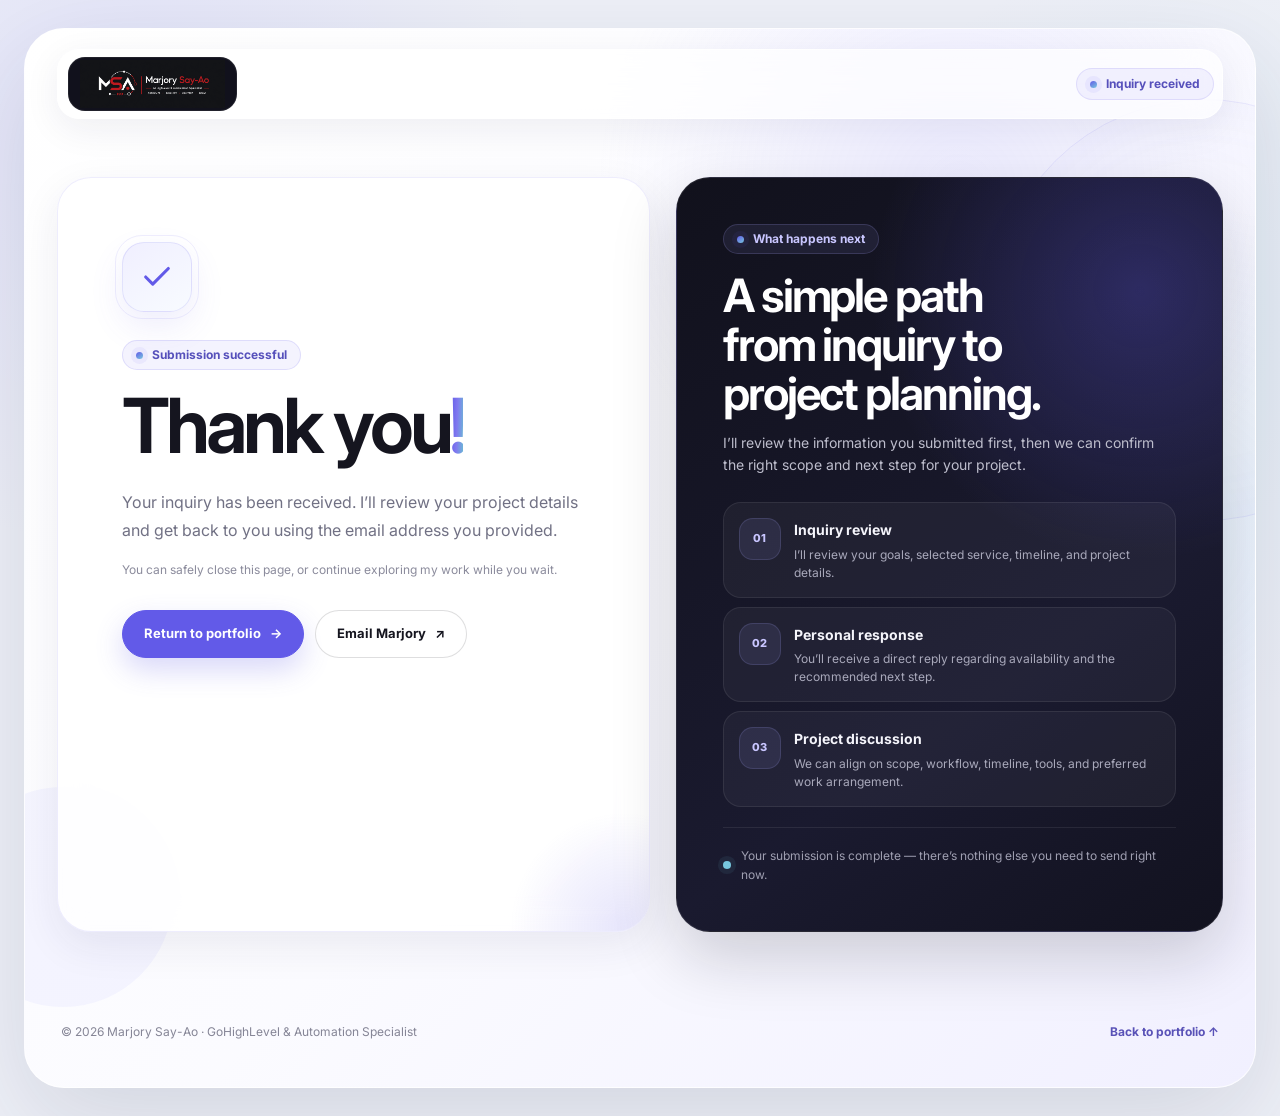
==== commit 51fe04f8: "wd" ====
--- a/thank-you.html
+++ b/thank-you.html
@@ -1,444 +1,708 @@
 <!DOCTYPE html>
 <html lang="en">
 <head>
-  <meta charset="UTF-8">
-  <meta name="viewport" content="width=device-width, initial-scale=1.0">
-  <meta name="description" content="Thank you for contacting Marjory Say-Ao. Your inquiry has been received successfully.">
-  <meta name="theme-color" content="#08171E">
+  <meta charset="utf-8" />
+  <meta name="viewport" content="width=device-width, initial-scale=1" />
+  <meta name="description" content="Thank you for contacting Marjory Say-Ao. Your inquiry has been received successfully." />
+  <meta name="author" content="Marjory Say-Ao" />
+  <meta property="og:title" content="Thank You | Marjory Say-Ao" />
+  <meta property="og:description" content="Your project inquiry has been received successfully." />
+  <meta property="og:type" content="website" />
+  <meta property="og:image" content="/assets/images/meta.png" />
+  <meta name="twitter:card" content="summary" />
+  <meta name="twitter:image" content="/assets/images/meta.png" />
+  <link rel="icon" type="image/png" href="/assets/images/meta.png" />
+  <link rel="apple-touch-icon" href="/assets/images/meta.png" />
   <title>Thank You | Marjory Say-Ao</title>
-  <link rel="preconnect" href="https://fonts.googleapis.com">
-  <link rel="preconnect" href="https://fonts.gstatic.com" crossorigin>
-  <link href="https://fonts.googleapis.com/css2?family=Inter:wght@400;500;600;700;800&family=Oswald:wght@500;600;700&display=swap" rel="stylesheet">
+
+  <link rel="preconnect" href="https://fonts.googleapis.com" />
+  <link rel="preconnect" href="https://fonts.gstatic.com" crossorigin />
+  <link href="https://fonts.googleapis.com/css2?family=Inter:wght@400;500;600;700&display=swap" rel="stylesheet" />
+
   <style>
     :root {
-      --navy: #042B44;
-      --blue: #096B90;
-      --ice: #A1CCDC;
-      --dark: #08171E;
-      --sky: #71B7D5;
-      --white: #FFFFFF;
-      --muted: #C6DDE7;
-      --panel: rgba(4, 43, 68, .72);
-      --border: rgba(161, 204, 220, .28);
+      --bg: #eef0f7;
+      --page: #f7f8fc;
+      --surface: #ffffff;
+      --surface-soft: #f1f2f8;
+      --surface-lavender: #eeedff;
+      --surface-blue: #edf5fb;
+      --purple: #625ae8;
+      --purple-strong: #554bd8;
+      --lavender: #aaa6ff;
+      --cyan: #77c7de;
+      --dark: #11111c;
+      --dark-2: #19192b;
+      --ink: #15151f;
+      --muted: #717184;
+      --line: rgba(40, 40, 70, .09);
+      --shadow-soft: 0 20px 60px rgba(20, 20, 60, .08);
+      --shadow-card: 0 14px 40px rgba(34, 35, 76, .08);
+      --shadow-float: 0 24px 70px rgba(58, 55, 135, .16);
+      --container: 1200px;
+      --radius-xl: 40px;
+      --radius-lg: 30px;
+      --radius-md: 22px;
     }
 
     * { box-sizing: border-box; }
 
-    html { color-scheme: dark; }
+    html { scroll-behavior: smooth; }
 
     body {
+      min-width: 0;
       min-height: 100vh;
       margin: 0;
       overflow-x: hidden;
-      color: var(--white);
-      font-family: "Inter", sans-serif;
+      color: var(--ink);
       background:
-        radial-gradient(circle at 78% 18%, rgba(113, 183, 213, .32), transparent 31%),
-        radial-gradient(circle at 12% 84%, rgba(9, 107, 144, .30), transparent 35%),
-        linear-gradient(135deg, var(--dark) 0%, var(--navy) 54%, #031D2E 100%);
-    }
-
-    body::before,
-    body::after {
-      content: "";
-      position: fixed;
-      z-index: 0;
-      border-radius: 50%;
-      pointer-events: none;
-    }
-
-    body::before {
-      width: min(62vw, 760px);
-      aspect-ratio: 1;
-      top: -34vw;
-      right: -22vw;
-      border: 1px solid rgba(161, 204, 220, .17);
-      box-shadow:
-        0 0 0 75px rgba(113, 183, 213, .025),
-        0 0 0 150px rgba(113, 183, 213, .018);
-      animation: drift 12s ease-in-out infinite alternate;
-    }
-
-    body::after {
-      width: 420px;
-      height: 1px;
-      left: -80px;
-      bottom: 18%;
-      background: linear-gradient(90deg, transparent, rgba(161, 204, 220, .5), transparent);
-      transform: rotate(-18deg);
-      animation: beam 5s ease-in-out infinite;
-    }
-
-    .page {
-      position: relative;
-      z-index: 1;
-      min-height: 100vh;
+        radial-gradient(circle at 10% 12%, rgba(170, 166, 255, .18), transparent 26rem),
+        radial-gradient(circle at 92% 30%, rgba(119, 199, 222, .10), transparent 24rem),
+        var(--bg);
+      font-family: "Inter", system-ui, -apple-system, BlinkMacSystemFont, "Segoe UI", sans-serif;
+      line-height: 1.62;
+      -webkit-font-smoothing: antialiased;
+      text-rendering: optimizeLegibility;
+    }
+
+    a { color: inherit; text-decoration: none; }
+    img { display: block; max-width: 100%; }
+    button, a { -webkit-tap-highlight-color: transparent; }
+
+    :focus-visible {
+      outline: 3px solid rgba(98, 90, 232, .45);
+      outline-offset: 4px;
+    }
+
+    ::selection {
+      background: rgba(98, 90, 232, .22);
+      color: var(--ink);
+    }
+
+    .page-shell {
+      width: min(calc(100% - 48px), 1360px);
+      min-height: calc(100vh - 56px);
+      margin: 28px auto;
       display: grid;
       grid-template-rows: auto 1fr auto;
-    }
-
-    .site-header,
-    .site-footer {
-      width: min(calc(100% - 40px), 1180px);
+      overflow: hidden;
+      isolation: isolate;
+      border: 1px solid rgba(255,255,255,.78);
+      border-radius: var(--radius-xl);
+      background:
+        radial-gradient(circle at 76% 15%, rgba(170,166,255,.19), transparent 28%),
+        radial-gradient(circle at 92% 48%, rgba(119,199,222,.14), transparent 27%),
+        linear-gradient(135deg, #ffffff 0%, #fbfbff 54%, #f1f0ff 100%);
+      box-shadow: 0 34px 100px rgba(34, 35, 76, .13);
+      position: relative;
+    }
+
+    .page-shell::before {
+      content: "";
+      position: absolute;
+      z-index: 0;
+      width: 420px;
+      height: 420px;
+      right: -160px;
+      top: 70px;
+      border: 1px solid rgba(98,90,232,.11);
+      border-radius: 50%;
+      box-shadow: inset 0 0 90px rgba(98,90,232,.04);
+      pointer-events: none;
+    }
+
+    .page-shell::after {
+      content: "";
+      position: absolute;
+      z-index: 0;
+      width: 220px;
+      height: 220px;
+      left: -72px;
+      bottom: 80px;
+      border-radius: 50%;
+      background: rgba(170,166,255,.09);
+      pointer-events: none;
+    }
+
+    .container {
+      position: relative;
+      z-index: 2;
+      width: min(calc(100% - 64px), var(--container));
       margin-inline: auto;
     }
 
+    /* Header matches the landing-page navigation language. */
     .site-header {
-      min-height: 82px;
+      padding-top: 20px;
+    }
+
+    .nav-shell {
+      min-height: 62px;
       display: flex;
       align-items: center;
-      justify-content: space-between;
       gap: 24px;
+      padding: 7px 8px 7px 10px;
+      border: 1px solid rgba(255,255,255,.72);
+      border-radius: 22px;
+      background: rgba(255,255,255,.68);
+      box-shadow: 0 10px 36px rgba(28,28,70,.07);
+      backdrop-filter: blur(18px);
     }
 
     .brand {
-      color: var(--white);
-      font: 700 30px/1 "Oswald", sans-serif;
-      letter-spacing: .04em;
-      text-transform: uppercase;
-      text-decoration: none;
-    }
-
-    .brand span { color: var(--sky); }
-
-    .header-note {
-      color: var(--ice);
+      min-height: 48px;
+      display: inline-flex;
+      align-items: center;
+      flex: 0 0 auto;
+      padding: 3px 12px;
+      border-radius: 17px;
+      background: var(--dark);
+      box-shadow: inset 0 0 0 1px rgba(255,255,255,.07);
+    }
+
+    .brand img {
+      width: 145px;
+      height: auto;
+      object-fit: contain;
+    }
+
+    .header-status {
+      margin-left: auto;
+      display: inline-flex;
+      align-items: center;
+      gap: 9px;
+      padding: 9px 13px;
+      border: 1px solid rgba(98,90,232,.13);
+      border-radius: 999px;
+      background: rgba(98,90,232,.07);
+      color: #5650bb;
       font-size: 12px;
       font-weight: 700;
-      letter-spacing: .13em;
-      text-transform: uppercase;
-    }
-
-    main {
-      width: min(calc(100% - 40px), 940px);
-      margin: auto;
-      padding: 48px 0 76px;
-    }
-
-    .success-card {
+      line-height: 1;
+    }
+
+    .header-status::before {
+      content: "";
+      width: 7px;
+      height: 7px;
+      border-radius: 50%;
+      background: linear-gradient(145deg, var(--purple), var(--cyan));
+      box-shadow: 0 0 0 5px rgba(98,90,232,.07);
+    }
+
+    .main-content {
+      display: grid;
+      align-items: center;
+      padding: 58px 0 68px;
+    }
+
+    .thankyou-layout {
+      display: grid;
+      grid-template-columns: minmax(0, 1.04fr) minmax(380px, .96fr);
+      gap: 26px;
+      align-items: stretch;
+    }
+
+    .message-panel,
+    .next-panel {
+      border-radius: 34px;
       position: relative;
       overflow: hidden;
-      padding: clamp(34px, 7vw, 78px);
-      border: 1px solid var(--border);
-      border-radius: 32px;
-      background:
-        linear-gradient(135deg, rgba(255,255,255,.08), rgba(255,255,255,.018) 55%),
-        var(--panel);
-      box-shadow: 0 34px 100px rgba(0, 0, 0, .30);
-      backdrop-filter: blur(18px);
-      animation: cardEnter .75s cubic-bezier(.2,.75,.2,1) both;
-    }
-
-    .success-card::before {
+    }
+
+    .message-panel {
+      padding: clamp(34px, 5vw, 64px);
+      border: 1px solid rgba(98,90,232,.11);
+      background: rgba(255,255,255,.84);
+      box-shadow: var(--shadow-card);
+      backdrop-filter: blur(14px);
+      animation: panelIn .7s cubic-bezier(.2,.75,.2,1) both;
+    }
+
+    .message-panel::after {
       content: "";
       position: absolute;
-      top: 0;
-      left: 0;
-      width: 150px;
-      height: 5px;
-      background: linear-gradient(90deg, var(--sky), transparent);
-    }
-
-    .success-card::after {
-      content: "MS";
-      position: absolute;
-      right: -18px;
-      bottom: -54px;
-      color: rgba(161, 204, 220, .055);
-      font: 700 clamp(150px, 25vw, 260px)/1 "Oswald", sans-serif;
-      letter-spacing: -.08em;
+      width: 230px;
+      height: 230px;
+      right: -90px;
+      bottom: -110px;
+      border-radius: 50%;
+      background: radial-gradient(circle, rgba(98,90,232,.15), transparent 70%);
       pointer-events: none;
     }
 
-    .success-icon {
-      position: relative;
-      width: 92px;
-      height: 92px;
+    .success-mark {
+      width: 70px;
+      height: 70px;
       display: grid;
       place-items: center;
-      margin-bottom: 30px;
-      border: 1px solid rgba(161, 204, 220, .38);
-      border-radius: 26px;
-      background: linear-gradient(145deg, var(--blue), var(--navy));
-      box-shadow: 0 18px 45px rgba(9, 107, 144, .32);
-      animation: iconPop .65s .22s cubic-bezier(.18,.8,.25,1.35) both;
-    }
-
-    .success-icon::before {
+      margin-bottom: 28px;
+      border: 1px solid rgba(98,90,232,.14);
+      border-radius: 22px;
+      background: linear-gradient(145deg, #f0efff, #f8fbff);
+      color: var(--purple);
+      box-shadow: 0 14px 34px rgba(98,90,232,.11);
+      position: relative;
+      animation: markPop .7s .15s cubic-bezier(.18,.8,.25,1.35) both;
+    }
+
+    .success-mark::before {
       content: "";
       position: absolute;
-      inset: -10px;
-      border: 1px solid rgba(113, 183, 213, .2);
-      border-radius: 32px;
-      animation: pulse 2.7s ease-in-out infinite;
-    }
-
-    .success-icon svg {
-      width: 46px;
-      height: 46px;
-      stroke: var(--white);
-      stroke-width: 2.5;
+      inset: -8px;
+      border: 1px solid rgba(98,90,232,.10);
+      border-radius: 27px;
+      animation: pulseRing 2.8s ease-in-out infinite;
+    }
+
+    .success-mark svg {
+      width: 34px;
+      height: 34px;
       fill: none;
+      stroke: currentColor;
+      stroke-width: 2.2;
       stroke-linecap: round;
       stroke-linejoin: round;
     }
 
-    .eyebrow {
+    .section-label {
       display: inline-flex;
       align-items: center;
-      gap: 10px;
-      margin-bottom: 18px;
-      color: var(--sky);
+      gap: 9px;
+      width: fit-content;
+      margin: 0 0 17px;
+      padding: 8px 13px;
+      border: 1px solid rgba(98,90,232,.15);
+      border-radius: 999px;
+      background: rgba(98,90,232,.07);
+      color: #5650bb;
       font-size: 12px;
-      font-weight: 800;
-      letter-spacing: .16em;
-      text-transform: uppercase;
-      animation: rise .6s .32s both;
-    }
-
-    .eyebrow::before {
+      font-weight: 700;
+      line-height: 1;
+    }
+
+    .section-label::before {
       content: "";
-      width: 30px;
-      height: 2px;
-      background: currentColor;
+      width: 7px;
+      height: 7px;
+      border-radius: 50%;
+      background: linear-gradient(145deg, var(--purple), var(--cyan));
+      box-shadow: 0 0 0 5px rgba(98,90,232,.07);
     }
 
     h1 {
-      max-width: 760px;
+      max-width: 720px;
       margin: 0;
-      font: 700 clamp(48px, 8vw, 88px)/.94 "Oswald", sans-serif;
-      letter-spacing: -.035em;
-      text-transform: uppercase;
+      color: var(--ink);
+      font-size: clamp(46px, 6vw, 76px);
+      font-weight: 650;
+      line-height: 1.01;
+      letter-spacing: -.055em;
       text-wrap: balance;
-      animation: rise .65s .4s both;
-    }
-
-    h1 span { color: var(--sky); }
+    }
+
+    h1 .accent {
+      color: var(--purple);
+      background: linear-gradient(92deg, #5e56e7 5%, #8079ef 56%, #6bbbd5 100%);
+      -webkit-background-clip: text;
+      background-clip: text;
+      -webkit-text-fill-color: transparent;
+    }
 
     .message {
-      max-width: 680px;
-      margin: 26px 0 0;
+      max-width: 650px;
+      margin: 24px 0 0;
       color: var(--muted);
-      font-size: clamp(16px, 2.2vw, 19px);
+      font-size: 16px;
       line-height: 1.75;
-      animation: rise .65s .48s both;
-    }
-
-    .next-steps {
-      display: grid;
-      grid-template-columns: repeat(3, minmax(0, 1fr));
-      gap: 12px;
-      margin-top: 36px;
-      animation: rise .65s .56s both;
-    }
-
-    .step {
-      min-height: 132px;
-      padding: 20px;
-      border: 1px solid rgba(161, 204, 220, .19);
-      border-radius: 18px;
-      background: rgba(8, 23, 30, .30);
-    }
-
-    .step strong {
-      display: block;
-      margin-bottom: 8px;
-      color: var(--white);
-      font-size: 14px;
-    }
-
-    .step span {
-      display: block;
-      color: var(--ice);
-      font-size: 13px;
-      line-height: 1.55;
-    }
-
-    .step-number {
-      display: inline-grid;
-      place-items: center;
-      width: 30px;
-      height: 30px;
-      margin-bottom: 16px;
-      border-radius: 9px;
-      background: rgba(113, 183, 213, .15);
-      color: var(--sky);
+    }
+
+    .micro-note {
+      margin: 16px 0 0;
+      color: #8b8b9c;
       font-size: 12px;
-      font-weight: 800;
     }
 
     .actions {
       display: flex;
       flex-wrap: wrap;
-      gap: 12px;
-      margin-top: 36px;
-      animation: rise .65s .64s both;
-    }
-
-    .button {
-      min-height: 50px;
+      gap: 11px;
+      margin-top: 30px;
+    }
+
+    .btn {
+      min-height: 48px;
       display: inline-flex;
       align-items: center;
       justify-content: center;
       gap: 9px;
-      padding: 0 22px;
+      padding: 0 21px;
       border: 1px solid transparent;
       border-radius: 999px;
-      color: var(--white);
+      background: transparent;
+      color: var(--ink);
+      font-size: 13px;
+      font-weight: 700;
+      line-height: 1;
+      transition: transform .2s ease, background-color .2s ease, border-color .2s ease, box-shadow .2s ease, color .2s ease;
+    }
+
+    .btn:hover { transform: translateY(-2px); }
+
+    .btn-primary {
+      border-color: var(--purple);
+      background: var(--purple);
+      color: #fff;
+      box-shadow: 0 12px 28px rgba(98,90,232,.24);
+    }
+
+    .btn-primary:hover {
+      border-color: var(--purple-strong);
+      background: var(--purple-strong);
+    }
+
+    .btn-outline {
+      border-color: rgba(21,21,31,.14);
+      background: rgba(255,255,255,.78);
+      color: var(--ink);
+    }
+
+    .btn-outline:hover {
+      border-color: rgba(98,90,232,.32);
+      background: #fff;
+    }
+
+    .btn-arrow {
+      display: inline-block;
+      transition: transform .2s ease;
+    }
+
+    .btn:hover .btn-arrow { transform: translateX(3px); }
+
+    .next-panel {
+      display: flex;
+      flex-direction: column;
+      padding: clamp(30px, 4vw, 46px);
+      border: 1px solid rgba(255,255,255,.09);
+      background:
+        radial-gradient(circle at 85% 15%, rgba(98,90,232,.30), transparent 34%),
+        linear-gradient(145deg, #11111c, #1a1a2f 65%, #12121f);
+      color: #fff;
+      box-shadow: 0 26px 65px rgba(17,17,28,.18);
+      animation: panelIn .7s .1s cubic-bezier(.2,.75,.2,1) both;
+    }
+
+    .next-panel .section-label {
+      border-color: rgba(170,166,255,.18);
+      background: rgba(170,166,255,.09);
+      color: #c9c6ff;
+    }
+
+    .next-panel h2 {
+      max-width: 430px;
+      margin: 0;
+      color: #fff;
+      font-size: clamp(30px, 3.7vw, 46px);
+      font-weight: 650;
+      line-height: 1.06;
+      letter-spacing: -.045em;
+      text-wrap: balance;
+    }
+
+    .next-copy {
+      max-width: 470px;
+      margin: 14px 0 25px;
+      color: #bdbdcc;
+      font-size: 14px;
+    }
+
+    .steps {
+      display: grid;
+      gap: 9px;
+      margin-top: auto;
+    }
+
+    .step {
+      position: relative;
+      display: grid;
+      grid-template-columns: 42px minmax(0,1fr);
+      gap: 13px;
+      align-items: start;
+      padding: 15px;
+      overflow: hidden;
+      border: 1px solid rgba(255,255,255,.08);
+      border-radius: 18px;
+      background: rgba(255,255,255,.045);
+      transition: transform .22s ease, border-color .22s ease, background-color .22s ease;
+    }
+
+    .step:hover {
+      transform: translateX(4px);
+      border-color: rgba(170,166,255,.22);
+      background: rgba(255,255,255,.065);
+    }
+
+    .step-number {
+      width: 42px;
+      height: 42px;
+      display: grid;
+      place-items: center;
+      border: 1px solid rgba(170,166,255,.16);
+      border-radius: 14px;
+      background: rgba(170,166,255,.10);
+      color: #c9c6ff;
+      font-size: 11px;
+      font-weight: 800;
+    }
+
+    .step strong {
+      display: block;
+      margin: 1px 0 4px;
+      color: #f5f5fb;
+      font-size: 14px;
+    }
+
+    .step p {
+      margin: 0;
+      color: #a9a9bb;
       font-size: 12px;
-      font-weight: 800;
-      letter-spacing: .08em;
-      text-decoration: none;
-      text-transform: uppercase;
-      transition: transform .2s ease, background .2s ease, border-color .2s ease;
-    }
-
-    .button:hover { transform: translateY(-2px); }
-
-    .button-primary {
-      background: var(--blue);
-      box-shadow: 0 14px 30px rgba(9, 107, 144, .26);
-    }
-
-    .button-primary:hover { background: #0B7BA5; }
-
-    .button-secondary {
-      border-color: rgba(161, 204, 220, .3);
-      background: rgba(255,255,255,.055);
-    }
-
-    .button-secondary:hover {
-      border-color: var(--sky);
-      background: rgba(113, 183, 213, .12);
+      line-height: 1.5;
+    }
+
+    .response-note {
+      display: flex;
+      align-items: center;
+      gap: 10px;
+      margin-top: 20px;
+      padding-top: 18px;
+      border-top: 1px solid rgba(255,255,255,.08);
+      color: #9f9fb1;
+      font-size: 12px;
+    }
+
+    .response-note i {
+      width: 8px;
+      height: 8px;
+      flex: 0 0 8px;
+      border-radius: 50%;
+      background: var(--cyan);
+      box-shadow: 0 0 0 5px rgba(119,199,222,.08);
     }
 
     .site-footer {
-      padding: 24px 0 34px;
-      color: rgba(198, 221, 231, .72);
+      padding-bottom: 23px;
+    }
+
+    .footer-inner {
+      min-height: 64px;
+      display: flex;
+      justify-content: space-between;
+      align-items: center;
+      gap: 20px;
+      padding: 0 4px;
+      color: #858596;
       font-size: 12px;
-      text-align: center;
-    }
-
-    @keyframes cardEnter {
-      from { opacity: 0; transform: translateY(26px) scale(.985); }
+    }
+
+    .footer-link {
+      color: #5952b7;
+      font-weight: 700;
+    }
+
+    @keyframes panelIn {
+      from { opacity: 0; transform: translateY(20px); }
       to { opacity: 1; transform: none; }
     }
 
-    @keyframes iconPop {
-      from { opacity: 0; transform: scale(.65) rotate(-8deg); }
+    @keyframes markPop {
+      from { opacity: 0; transform: scale(.72) rotate(-5deg); }
       to { opacity: 1; transform: none; }
     }
 
-    @keyframes rise {
-      from { opacity: 0; transform: translateY(18px); }
-      to { opacity: 1; transform: none; }
-    }
-
-    @keyframes pulse {
-      0%, 100% { transform: scale(.96); opacity: .25; }
-      50% { transform: scale(1.05); opacity: .65; }
-    }
-
-    @keyframes drift {
-      from { transform: translate3d(0,0,0); }
-      to { transform: translate3d(-25px,25px,0); }
-    }
-
-    @keyframes beam {
-      0%,100% { opacity: .3; transform: rotate(-18deg) translateX(-25px); }
-      50% { opacity: .9; transform: rotate(-18deg) translateX(45px); }
+    @keyframes pulseRing {
+      0%, 100% { opacity: .25; transform: scale(.95); }
+      50% { opacity: .7; transform: scale(1.04); }
+    }
+
+    @media (max-width: 980px) {
+      .page-shell {
+        width: min(calc(100% - 32px), 1360px);
+        border-radius: 34px;
+      }
+
+      .container { width: min(calc(100% - 44px), var(--container)); }
+
+      .thankyou-layout {
+        grid-template-columns: 1fr;
+      }
+
+      .next-panel {
+        min-height: 0;
+      }
+
+      .steps {
+        grid-template-columns: repeat(3, minmax(0,1fr));
+      }
+
+      .step {
+        grid-template-columns: 1fr;
+      }
     }
 
     @media (max-width: 760px) {
-      .site-header { min-height: 72px; }
-      .header-note { display: none; }
-      main { padding-top: 24px; }
-      .success-card { border-radius: 24px; }
-      .next-steps { grid-template-columns: 1fr; }
+      .page-shell {
+        width: calc(100% - 20px);
+        min-height: calc(100vh - 20px);
+        margin: 10px auto;
+        border-radius: 30px;
+      }
+
+      .container { width: min(calc(100% - 28px), var(--container)); }
+      .site-header { padding-top: 12px; }
+      .nav-shell { min-height: 58px; padding: 6px; border-radius: 20px; }
+      .brand { min-height: 44px; padding-inline: 10px; }
+      .brand img { width: 126px; }
+      .header-status { font-size: 11px; padding: 8px 11px; }
+      .main-content { padding: 34px 0 44px; }
+      .message-panel, .next-panel { border-radius: 28px; }
+      .message-panel { padding: 30px 26px; }
+      .next-panel { padding: 30px 26px; }
+      h1 { font-size: clamp(42px, 12vw, 58px); }
+      .message { font-size: 15px; }
+      .steps { grid-template-columns: 1fr; }
+      .step { grid-template-columns: 42px minmax(0,1fr); }
       .actions { display: grid; }
-      .button { width: 100%; }
+      .btn { width: 100%; }
+      .footer-inner { flex-direction: column; align-items: flex-start; padding-block: 10px; }
     }
 
     @media (max-width: 480px) {
-      .site-header,
-      .site-footer,
-      main { width: min(calc(100% - 24px), 940px); }
-      .success-card { padding: 28px 22px; }
-      .success-icon { width: 78px; height: 78px; border-radius: 22px; }
-      .success-icon svg { width: 39px; height: 39px; }
+      .container { width: calc(100% - 22px); }
+      .header-status span { display: none; }
+      .header-status { width: 40px; height: 40px; justify-content: center; padding: 0; }
+      .header-status::before { margin: 0; }
+      .brand img { width: 112px; }
+      .message-panel, .next-panel { padding: 24px 21px; border-radius: 25px; }
+      .success-mark { width: 62px; height: 62px; border-radius: 19px; }
+      .success-mark svg { width: 30px; height: 30px; }
+      h1 { font-size: clamp(38px, 12vw, 50px); }
+      .next-panel h2 { font-size: 31px; }
     }
 
     @media (prefers-reduced-motion: reduce) {
+      html { scroll-behavior: auto; }
       *, *::before, *::after {
-        animation-duration: .01ms !important;
+        animation-duration: .001ms !important;
         animation-iteration-count: 1 !important;
+        transition-duration: .001ms !important;
         scroll-behavior: auto !important;
       }
     }
   </style>
 </head>
 <body>
-  <div class="page">
+  <div class="page-shell">
     <header class="site-header">
-      <a class="brand" href="./">Marjory <span>Say-Ao</span></a>
-      <span class="header-note">Inquiry received</span>
+      <div class="container">
+        <div class="nav-shell">
+          <a class="brand" href="/" aria-label="Marjory Say-Ao home">
+            <img src="/assets/images/logo.png" alt="Marjory Say-Ao logo" width="145" height="68" />
+          </a>
+          <div class="header-status" aria-label="Inquiry received successfully">
+            <span>Inquiry received</span>
+          </div>
+        </div>
+      </div>
     </header>
 
-    <main>
-      <section class="success-card" aria-labelledby="thank-you-title">
-        <div class="success-icon" aria-hidden="true">
-          <svg viewBox="0 0 24 24">
-            <path d="M20 6 9 17l-5-5"></path>
-          </svg>
-        </div>
-
-        <div class="eyebrow">Submission successful</div>
-        <h1 id="thank-you-title">Thank you<span id="visitor-name">!</span></h1>
-        <p class="message">
-          Your inquiry has been delivered successfully. I’ll review your project details and respond as soon as possible using the email address you provided.
-        </p>
-
-        <div class="next-steps" aria-label="What happens next">
-          <article class="step">
-            <span class="step-number">01</span>
-            <strong>Inquiry review</strong>
-            <span>Your requirements and selected service will be reviewed carefully.</span>
-          </article>
-          <article class="step">
-            <span class="step-number">02</span>
-            <strong>Personal response</strong>
-            <span>You’ll receive a direct reply regarding availability and next steps.</span>
-          </article>
-          <article class="step">
-            <span class="step-number">03</span>
-            <strong>Project discussion</strong>
-            <span>We can clarify your goals, timeline, scope, and preferred work arrangement.</span>
-          </article>
-        </div>
-
-        <div class="actions">
-          <a class="button button-primary" href="./">Return to portfolio →</a>
-          <a class="button button-secondary" href="mailto:marjbsayao@gmail.com">Email Marjory</a>
-        </div>
-      </section>
+    <main class="main-content">
+      <div class="container thankyou-layout">
+        <section class="message-panel" aria-labelledby="thank-you-title">
+          <div class="success-mark" aria-hidden="true">
+            <svg viewBox="0 0 24 24">
+              <path d="M20 6 9 17l-5-5"></path>
+            </svg>
+          </div>
+
+          <span class="section-label">Submission successful</span>
+          <h1 id="thank-you-title">Thank you<span class="accent" id="visitor-name">!</span></h1>
+
+          <p class="message">
+            Your inquiry has been received. I’ll review your project details and get back to you using the email address you provided.
+          </p>
+          <p class="micro-note">You can safely close this page, or continue exploring my work while you wait.</p>
+
+          <div class="actions">
+            <a class="btn btn-primary" href="/">
+              Return to portfolio <span class="btn-arrow" aria-hidden="true">→</span>
+            </a>
+            <a class="btn btn-outline" href="mailto:marjbsayao@gmail.com">
+              Email Marjory <span class="btn-arrow" aria-hidden="true">↗</span>
+            </a>
+          </div>
+        </section>
+
+        <aside class="next-panel" aria-labelledby="next-steps-title">
+          <span class="section-label">What happens next</span>
+          <h2 id="next-steps-title">A simple path from inquiry to project planning.</h2>
+          <p class="next-copy">I’ll review the information you submitted first, then we can confirm the right scope and next step for your project.</p>
+
+          <div class="steps">
+            <article class="step">
+              <span class="step-number">01</span>
+              <div>
+                <strong>Inquiry review</strong>
+                <p>I’ll review your goals, selected service, timeline, and project details.</p>
+              </div>
+            </article>
+
+            <article class="step">
+              <span class="step-number">02</span>
+              <div>
+                <strong>Personal response</strong>
+                <p>You’ll receive a direct reply regarding availability and the recommended next step.</p>
+              </div>
+            </article>
+
+            <article class="step">
+              <span class="step-number">03</span>
+              <div>
+                <strong>Project discussion</strong>
+                <p>We can align on scope, workflow, timeline, tools, and preferred work arrangement.</p>
+              </div>
+            </article>
+          </div>
+
+          <div class="response-note">
+            <i aria-hidden="true"></i>
+            <span>Your submission is complete — there’s nothing else you need to send right now.</span>
+          </div>
+        </aside>
+      </div>
     </main>
 
     <footer class="site-footer">
-      © <span id="year"></span> Marjory Say-Ao · GoHighLevel &amp; Automation Specialist
+      <div class="container footer-inner">
+        <span>© <span id="year"></span> Marjory Say-Ao · GoHighLevel &amp; Automation Specialist</span>
+        <a class="footer-link" href="/">Back to portfolio ↑</a>
+      </div>
     </footer>
   </div>
 
   <script>
-    const params = new URLSearchParams(window.location.search);
-    const name = (params.get('name') || '').trim().split(/\s+/)[0];
-    const visitorName = document.getElementById('visitor-name');
-
-    if (name && visitorName) {
-      visitorName.textContent = ', ' + name + '!';
-    }
-
-    const year = document.getElementById('year');
-    if (year) year.textContent = new Date().getFullYear();
+    (() => {
+      const params = new URLSearchParams(window.location.search);
+      const rawName = (params.get('name') || '').trim();
+      const firstName = rawName ? rawName.split(/\s+/)[0] : '';
+      const visitorName = document.getElementById('visitor-name');
+
+      if (firstName && visitorName) {
+        visitorName.textContent = `, ${firstName}!`;
+      }
+
+      const year = document.getElementById('year');
+      if (year) year.textContent = new Date().getFullYear();
+    })();
   </script>
 </body>
 </html>
